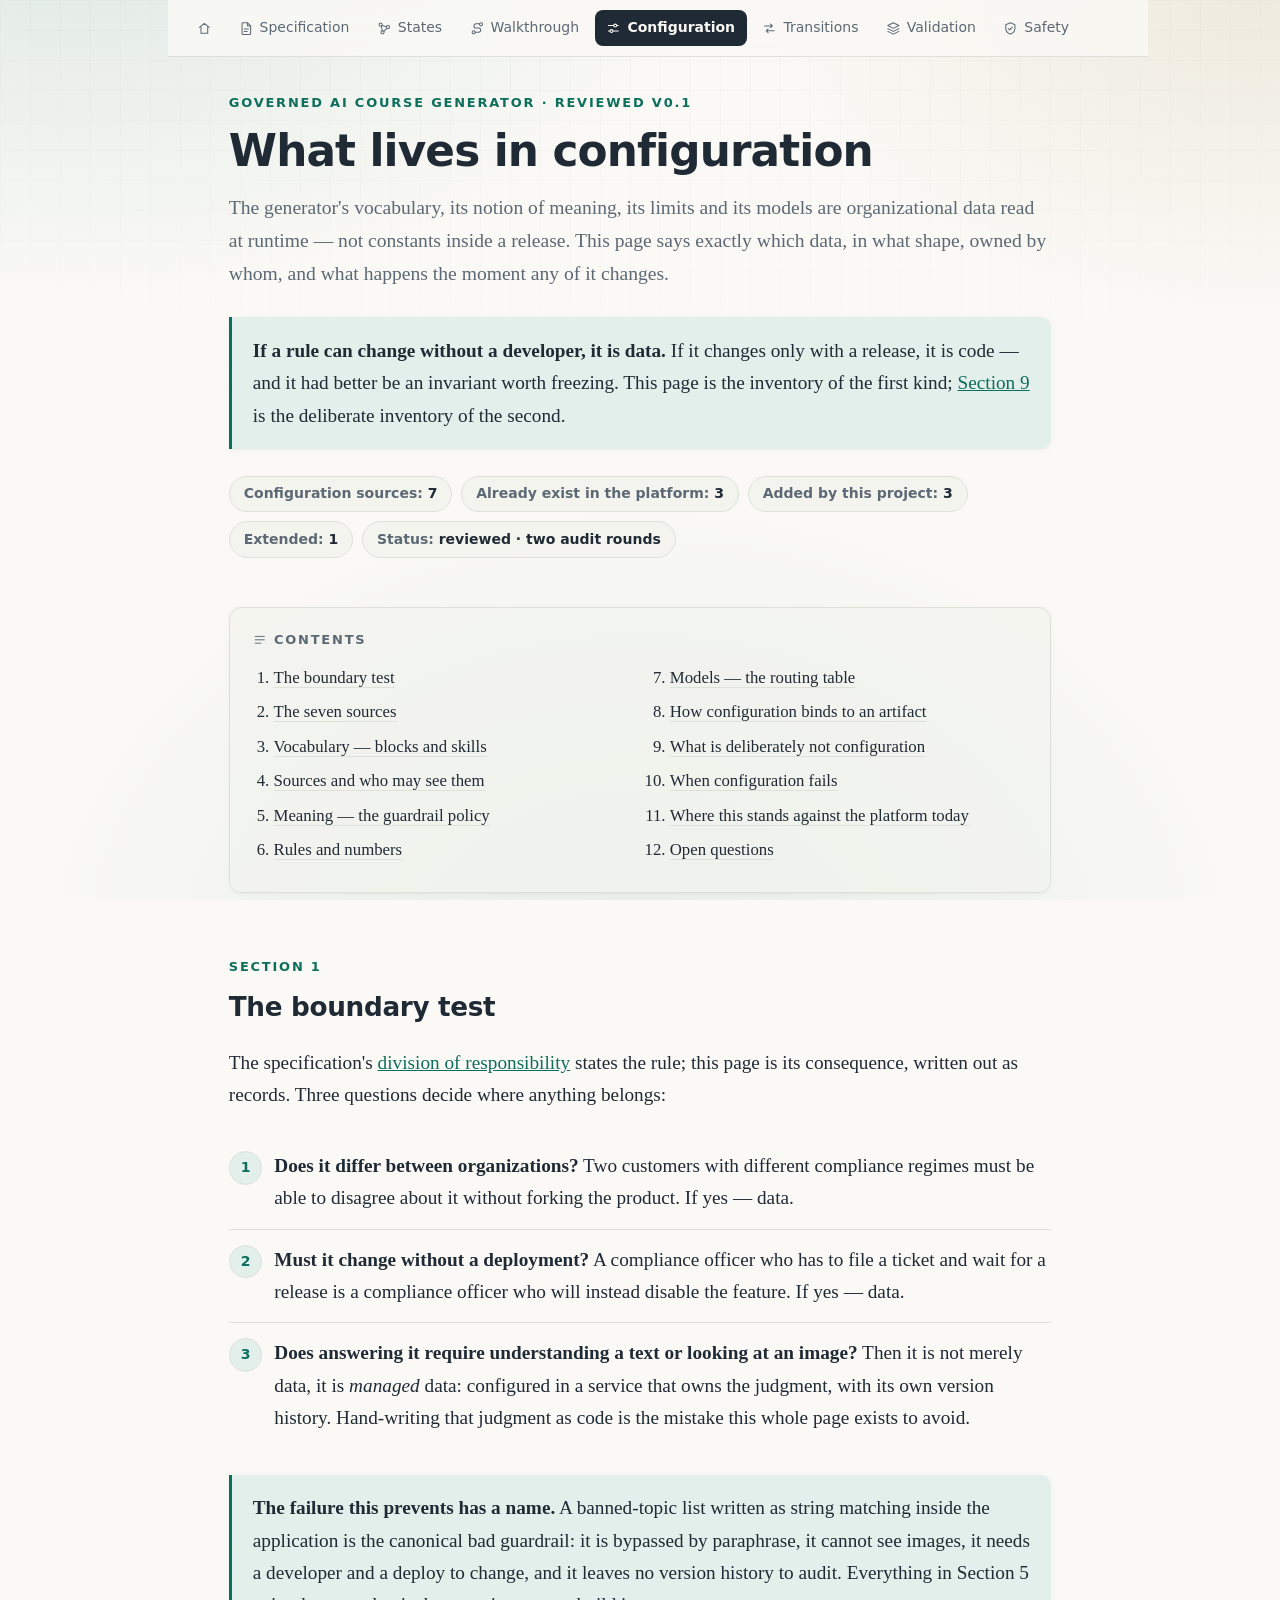
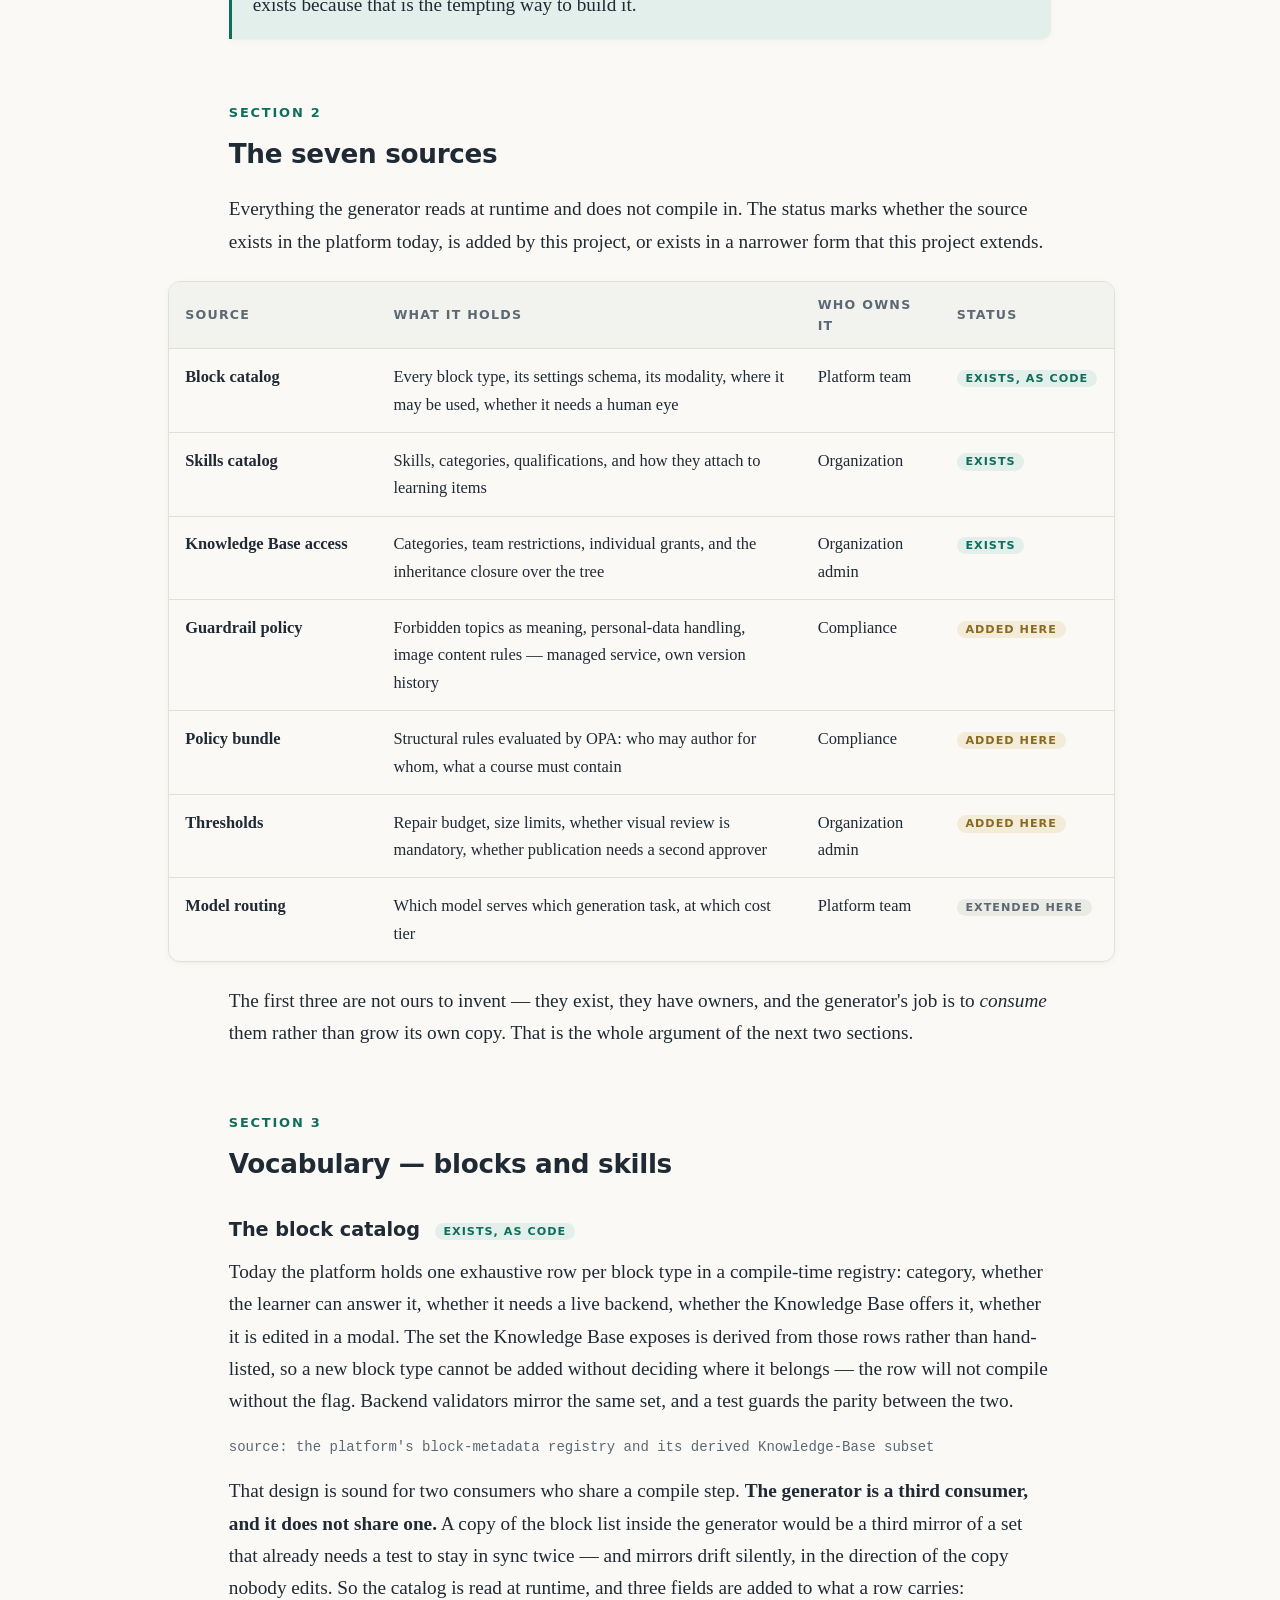
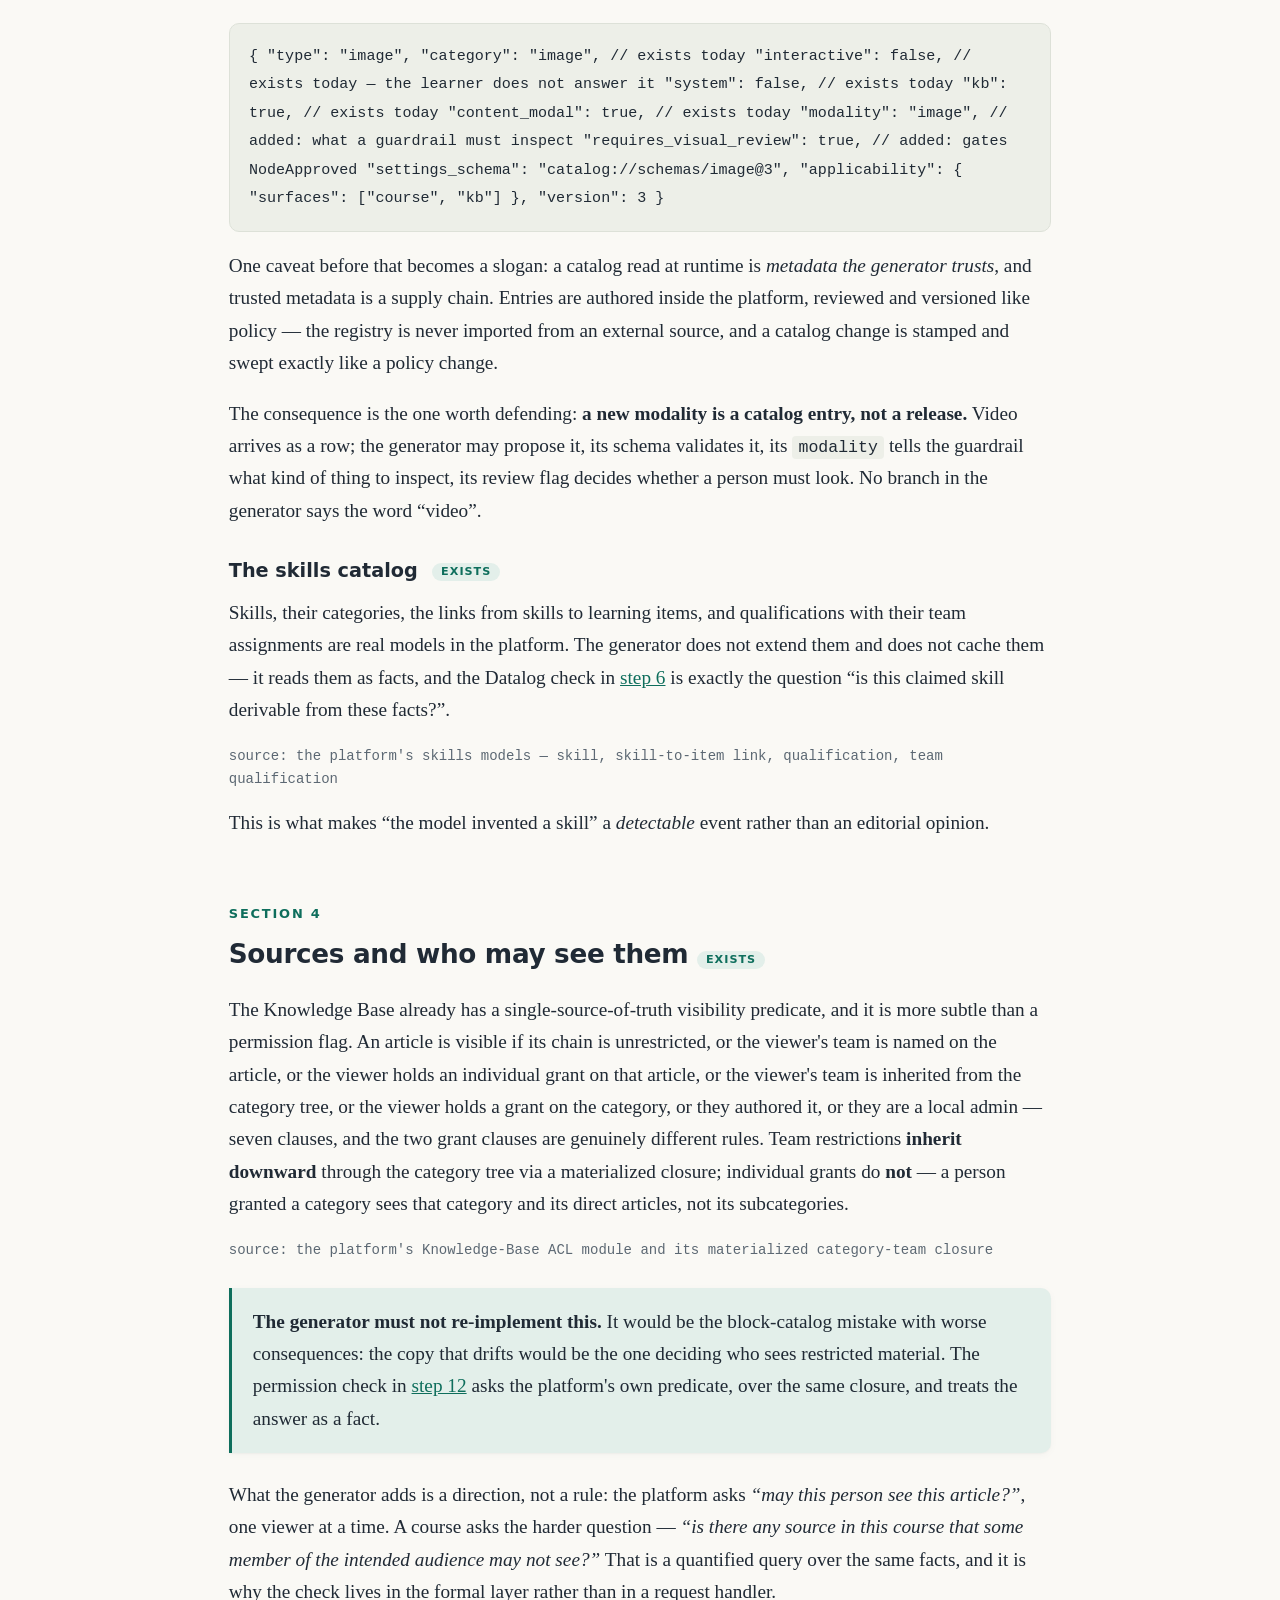
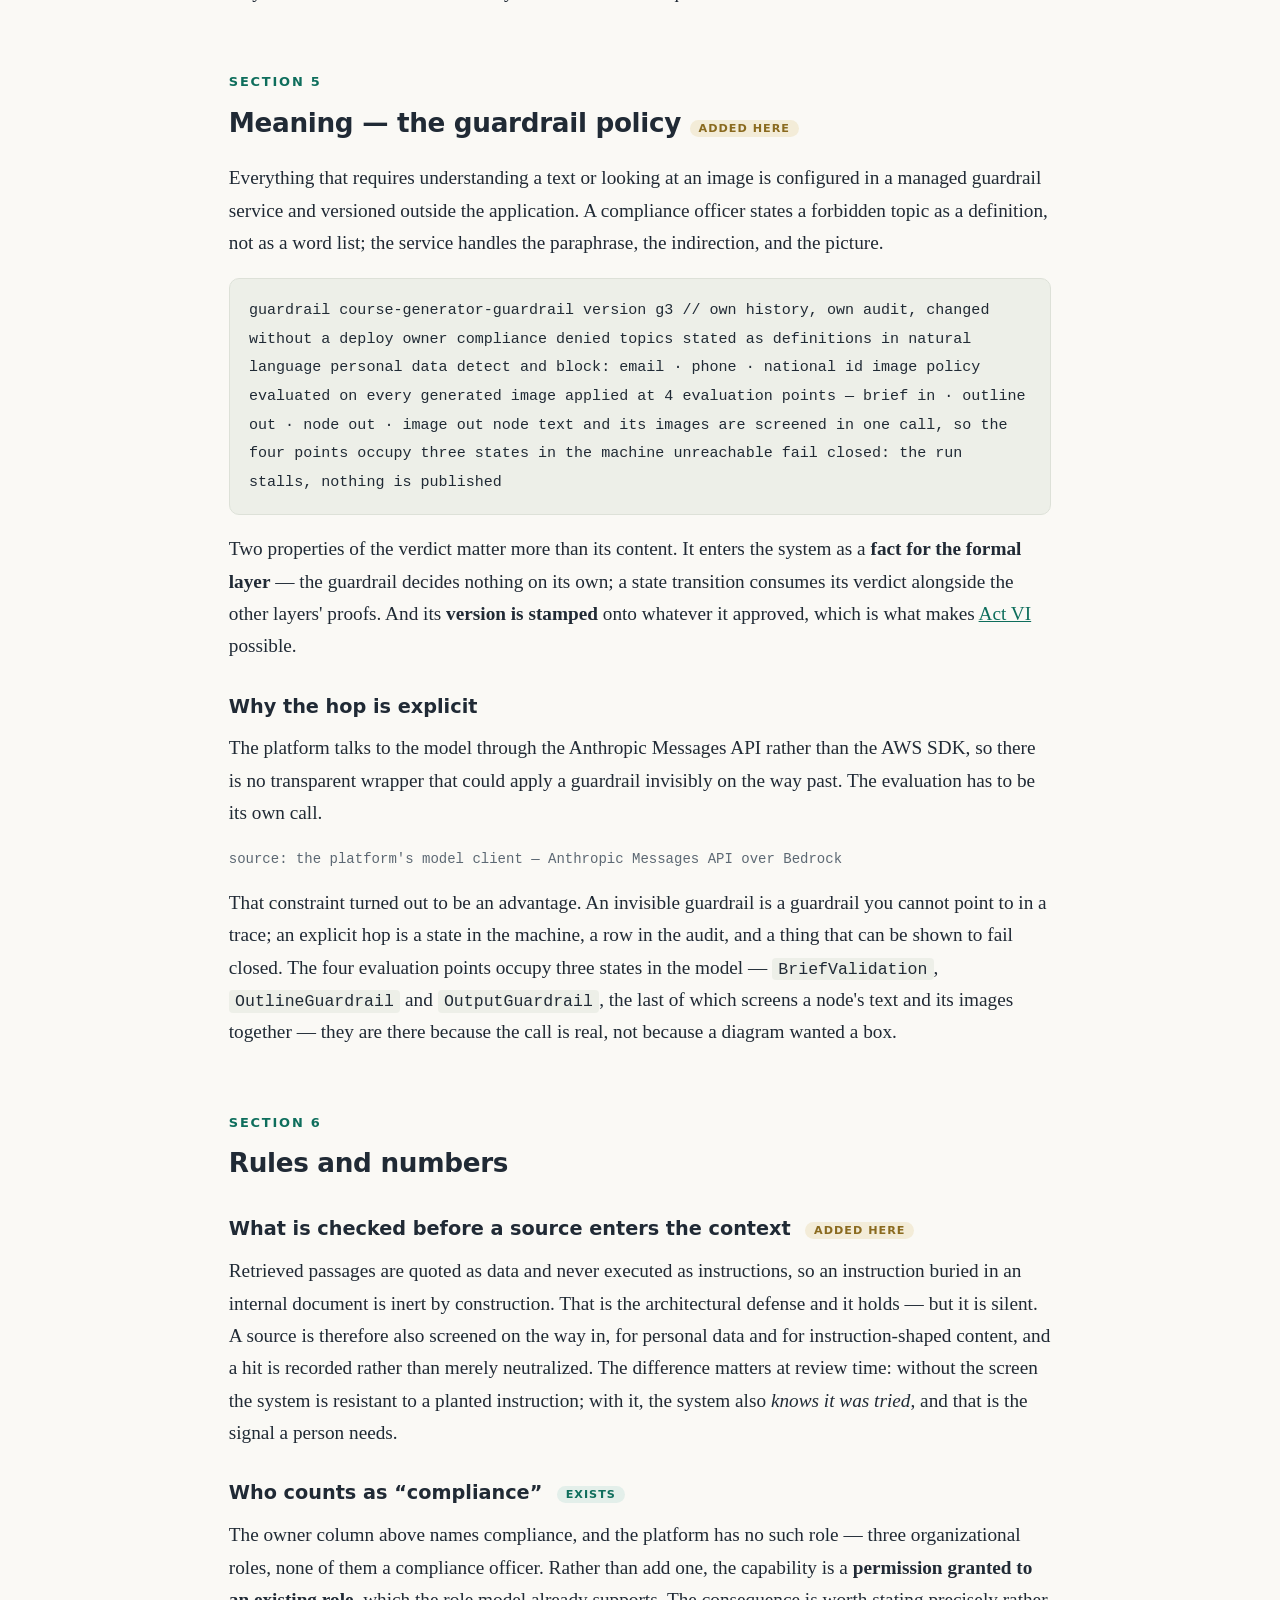
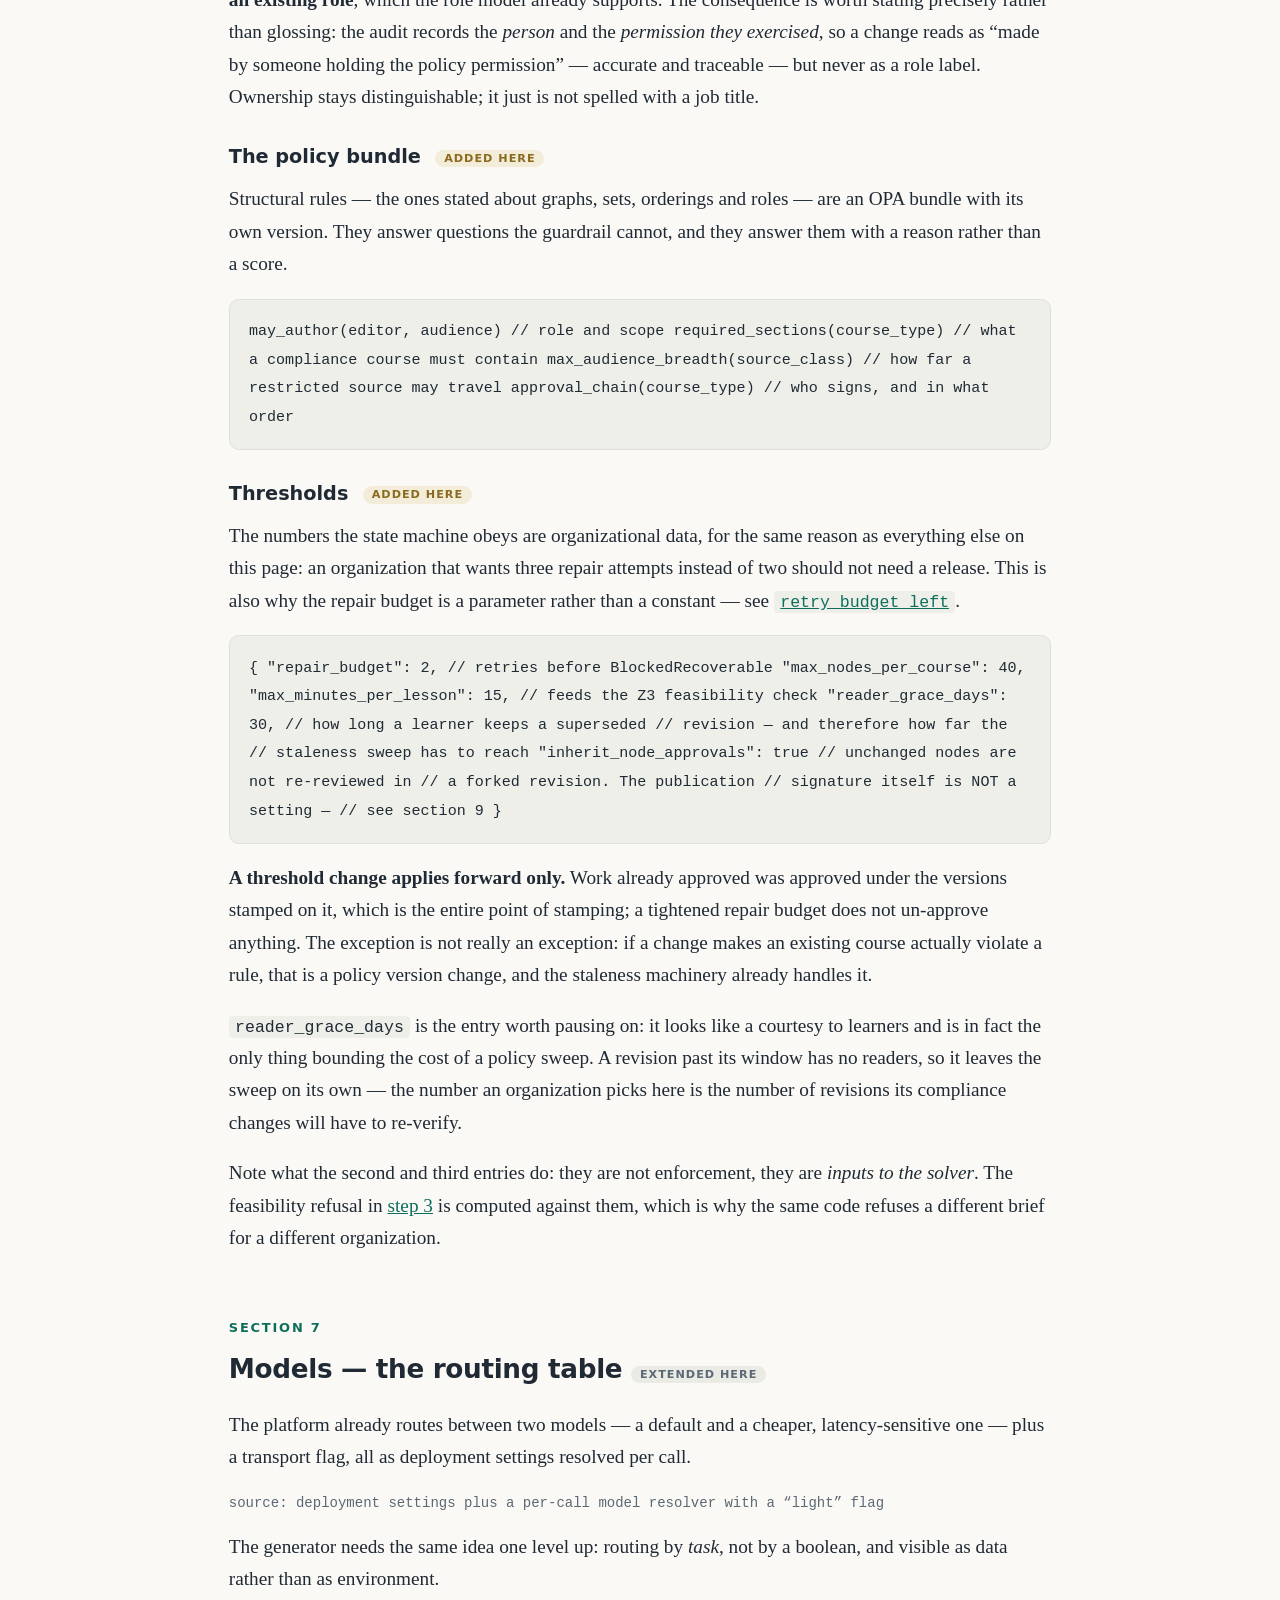
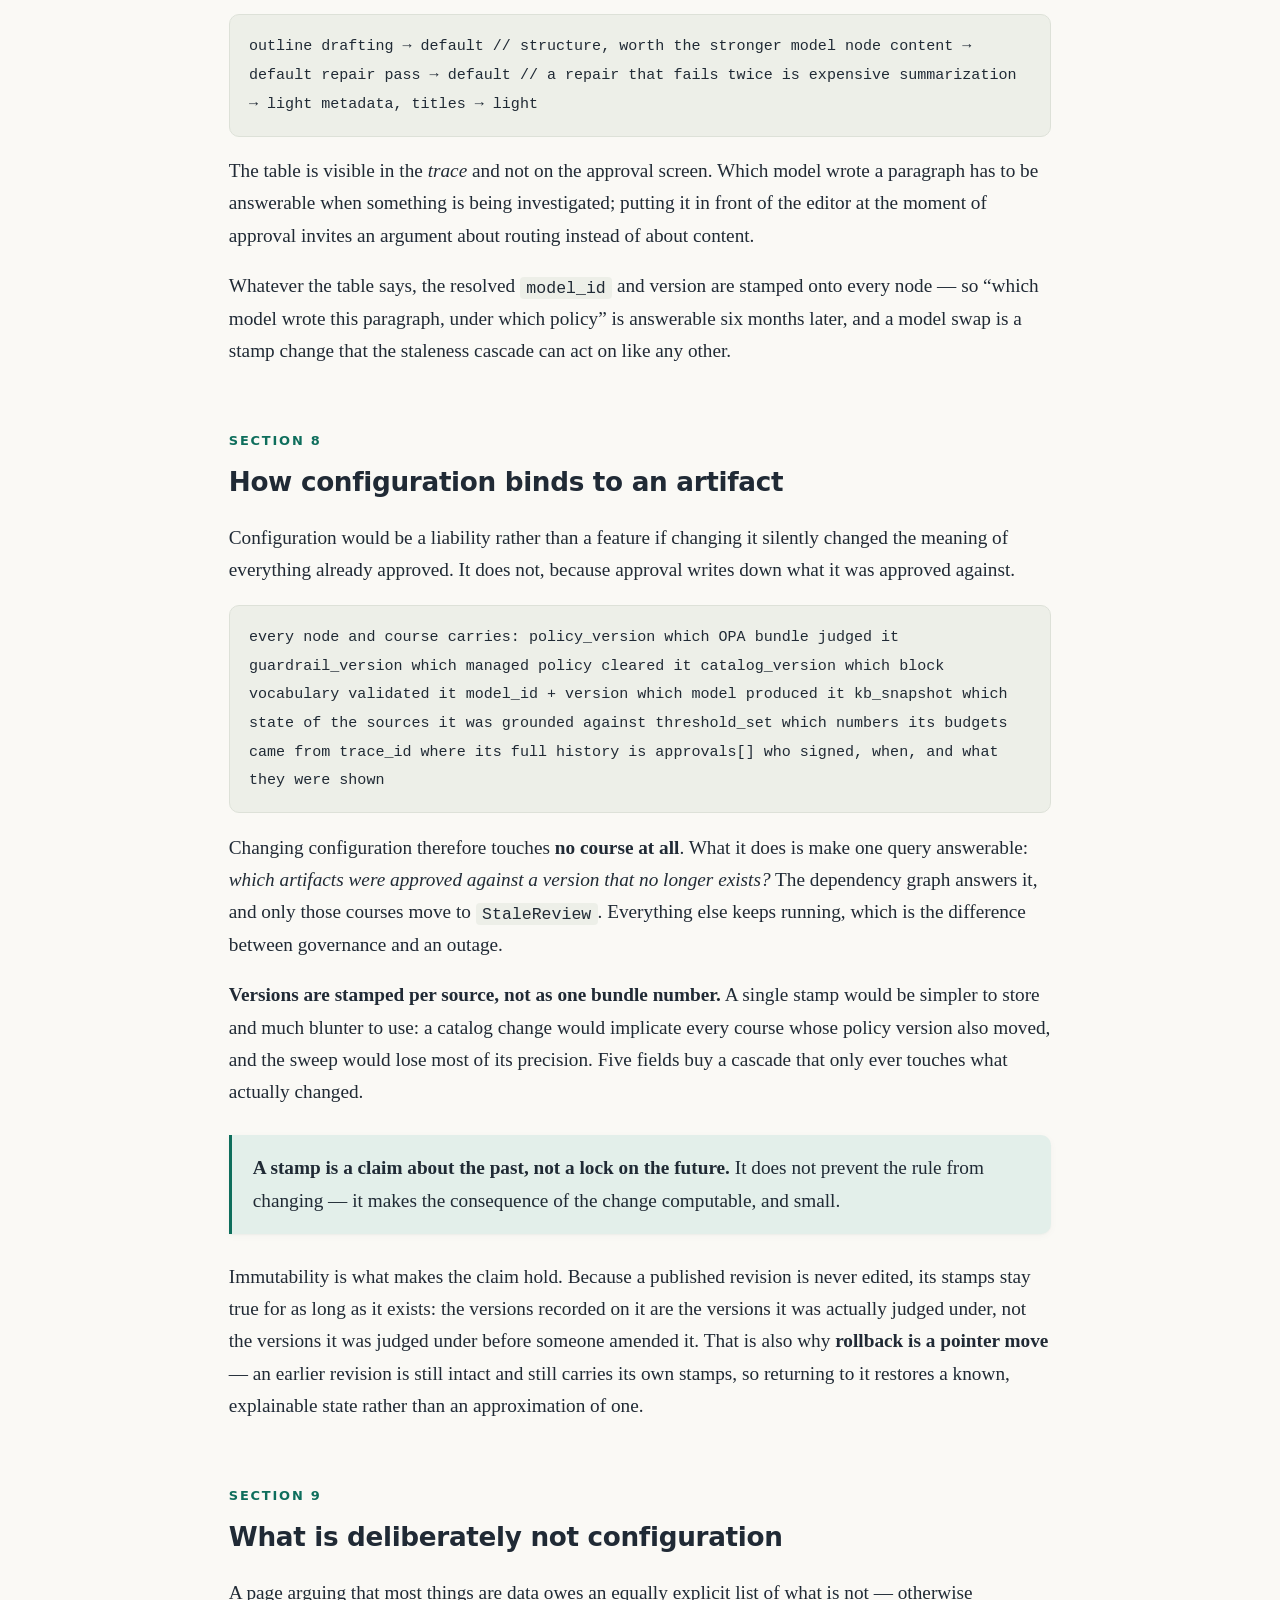
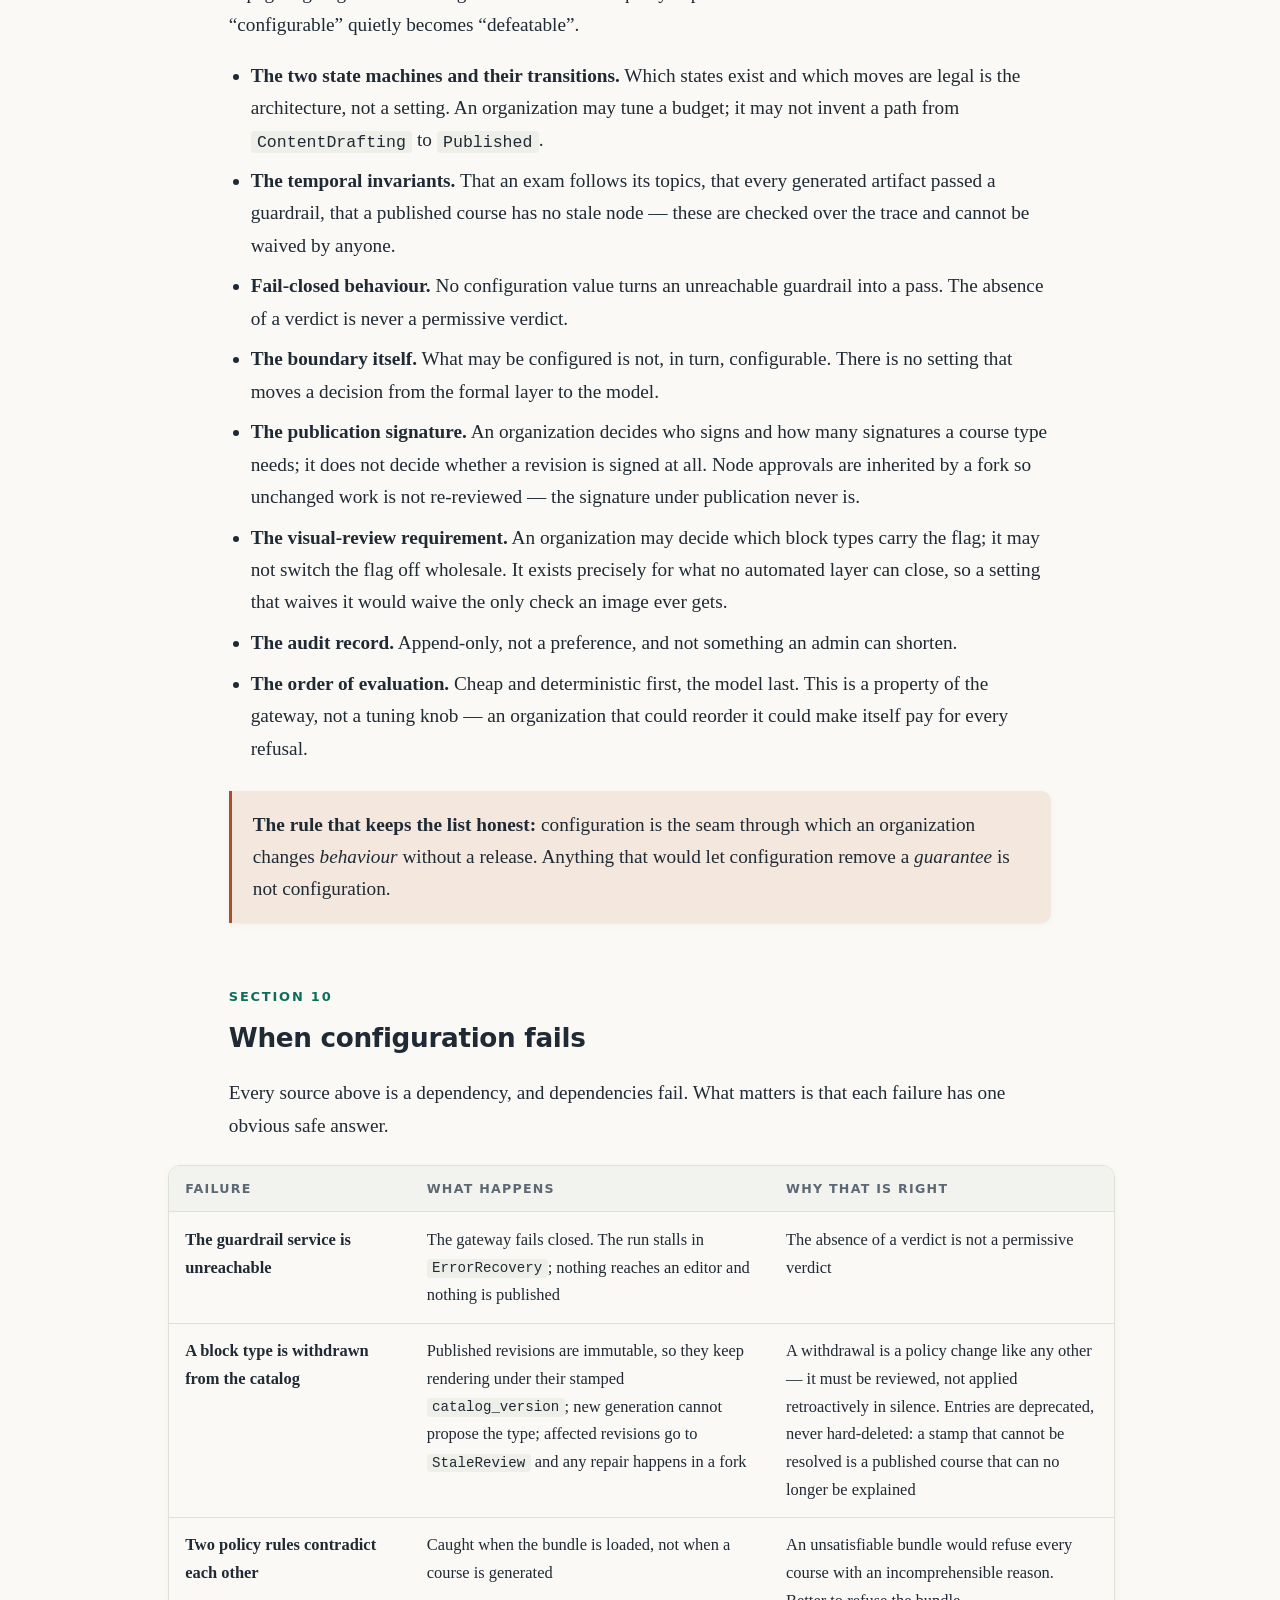
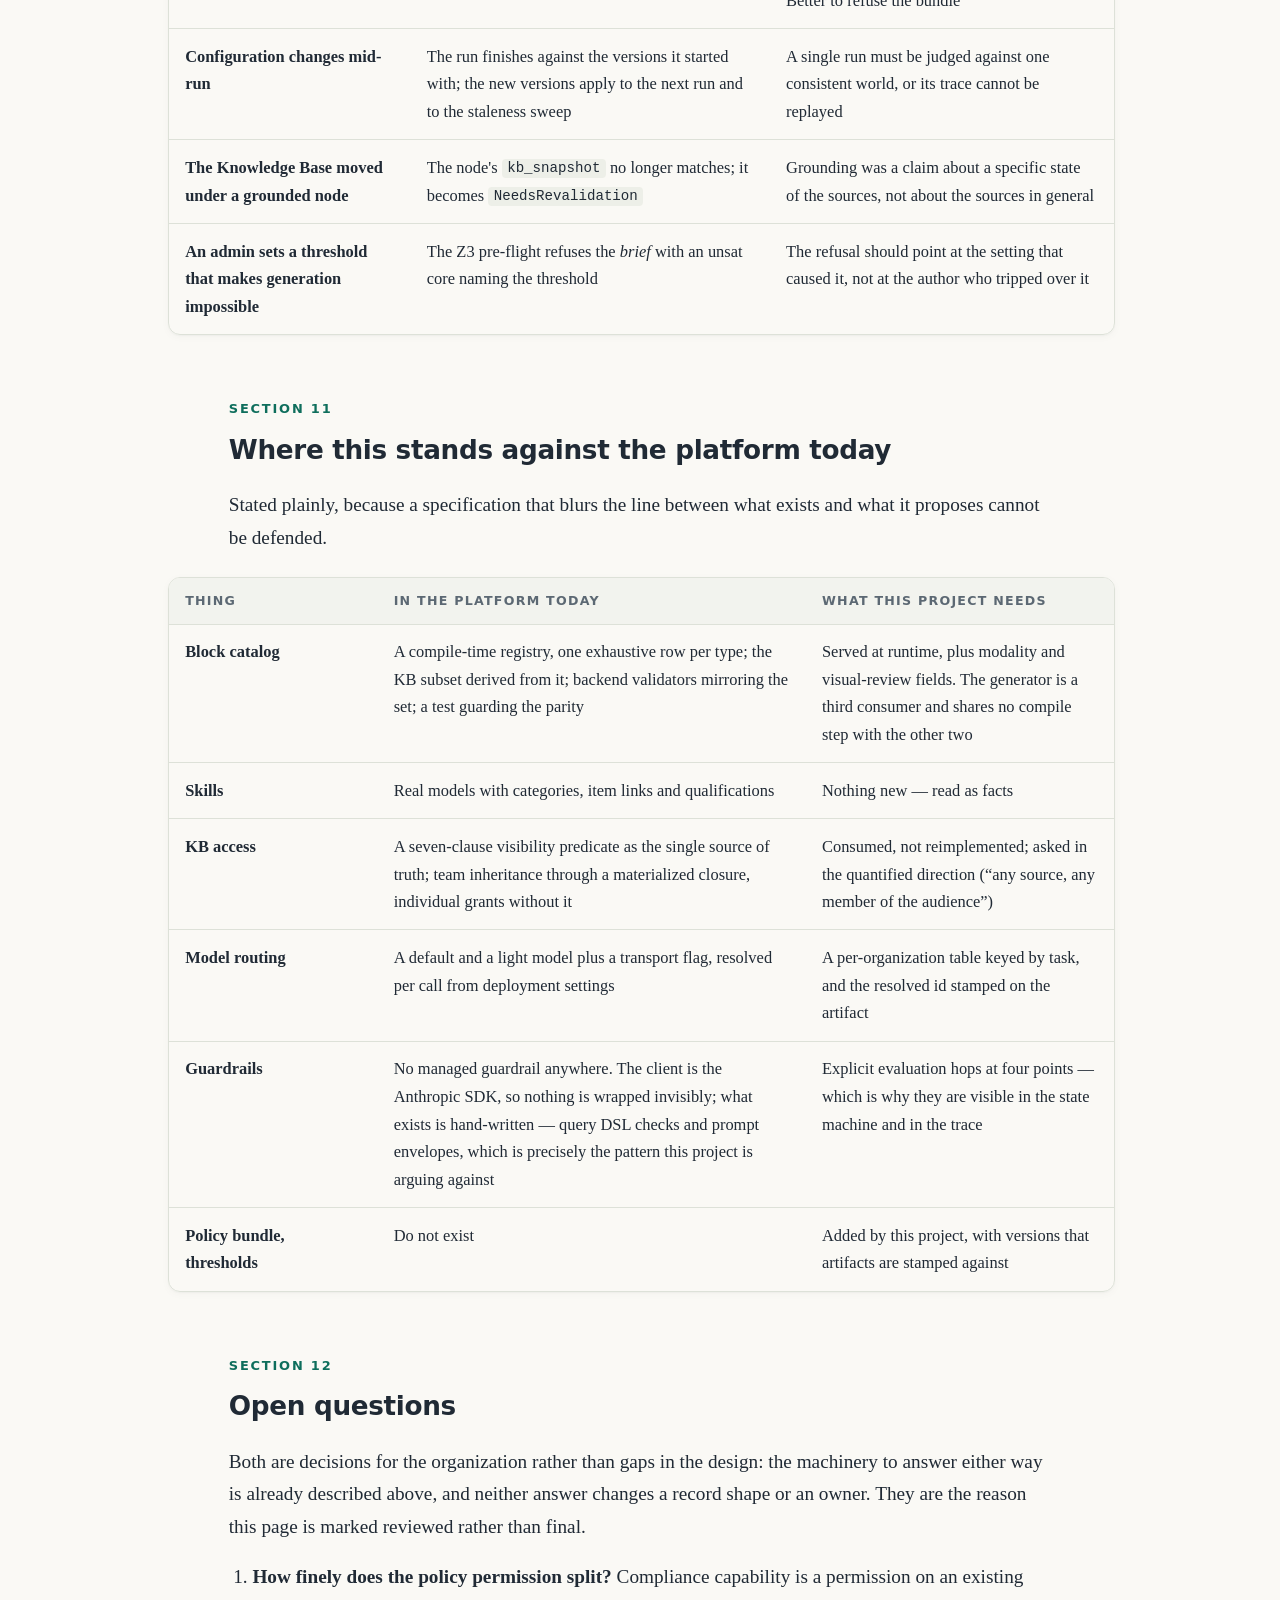
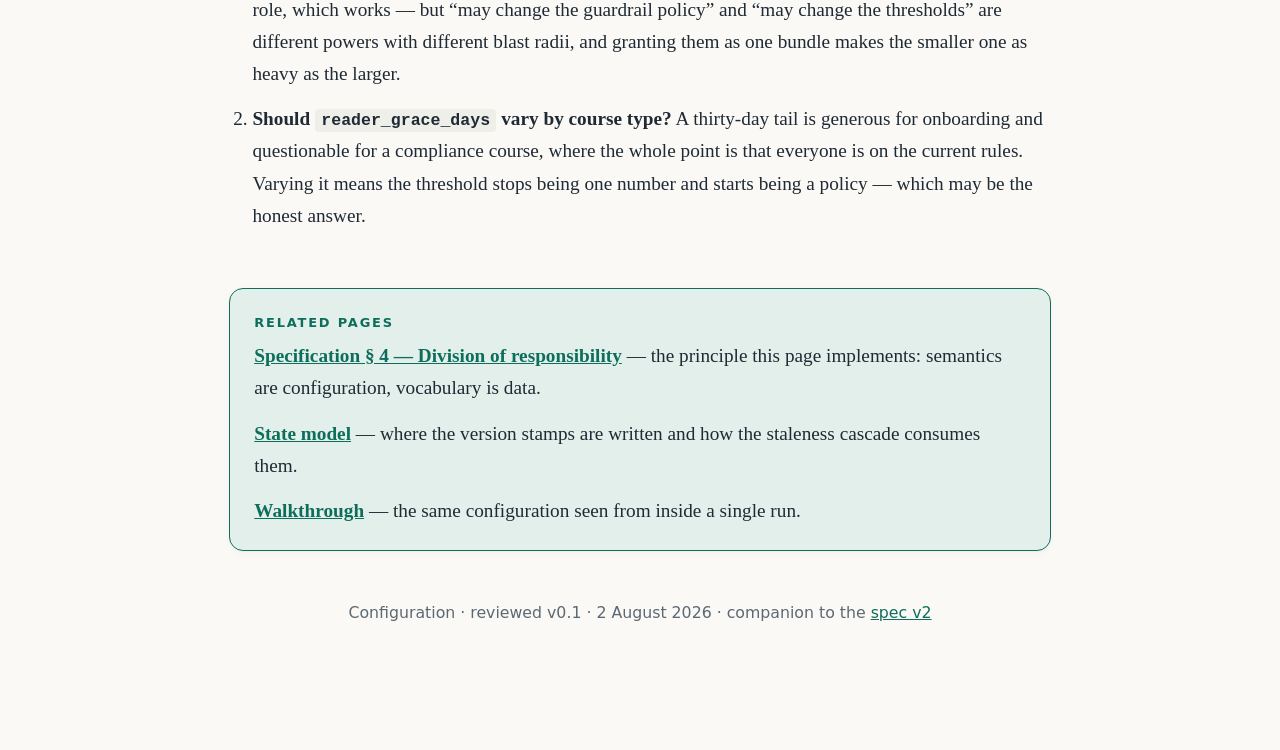
==== configuration.html @ 4e884e9d "Mark configuration and walkthrough as reviewed rather than draft Both have been through two audit ro" ====
<!doctype html>
<html lang="en">
<head>
<meta charset="utf-8">
<meta name="viewport" content="width=device-width, initial-scale=1">
<title>Configuration: what the generator reads at runtime — Governed AI Course Generator</title>
<meta name="description" content="The seven configuration sources behind the generator: block catalog, skills, Knowledge Base access, guardrail policy, policy bundle, thresholds and model routing — with owners, record shapes and version stamps.">
<meta property="og:title" content="Configuration: what the generator reads at runtime — Governed AI Course Generator">
<meta property="og:description" content="Semantics are configuration and vocabulary is data: exactly which data, owned by whom, and what is deliberately left as code.">
<meta property="og:type" content="article">
<link rel="icon" href="data:image/svg+xml,<svg xmlns=%22http://www.w3.org/2000/svg%22 viewBox=%220 0 100 100%22><text y=%22.9em%22 font-size=%2290%22>&#9881;</text></svg>">
<link rel="stylesheet" href="spec.css?v=3">
</head>
<body>

<svg class="sprite" aria-hidden="true" focusable="false" xmlns="http://www.w3.org/2000/svg">
  <defs>
    <symbol id="i-spec" viewBox="0 0 24 24"><path d="M6 3h8l5 5v13a1 1 0 0 1-1 1H6a1 1 0 0 1-1-1V4a1 1 0 0 1 1-1z"/><path d="M14 3v5h5"/><path d="M8.5 13h7M8.5 17h5"/></symbol>
    <symbol id="i-states" viewBox="0 0 24 24"><circle cx="6" cy="6" r="2.6"/><circle cx="18" cy="10" r="2.6"/><circle cx="9" cy="18.5" r="2.6"/><path d="M8.5 7.3 15.5 9.3M7.1 8.5l1.5 7.5M15.9 11.9 11.2 16.9"/></symbol>
    <symbol id="i-walk" viewBox="0 0 24 24"><circle cx="6" cy="18.5" r="2.5"/><circle cx="18" cy="5.5" r="2.5"/><path d="M8.5 18.5H14a3.5 3.5 0 0 0 0-7h-4a3.5 3.5 0 0 1 0-7h5.5"/></symbol>
    <symbol id="i-config" viewBox="0 0 24 24"><path d="M4 7.5h8.5M17.5 7.5H20M4 16.5h2.5M11.5 16.5H20"/><circle cx="15" cy="7.5" r="2.4"/><circle cx="9" cy="16.5" r="2.4"/></symbol>
    <symbol id="i-transitions" viewBox="0 0 24 24"><path d="M4 8h13M14 5l3 3-3 3"/><path d="M20 16H7M10 13l-3 3 3 3"/></symbol>
    <symbol id="i-layers" viewBox="0 0 24 24"><path d="M12 3 3 7.5l9 4.5 9-4.5L12 3z"/><path d="m3 12.5 9 4.5 9-4.5"/><path d="m3 17 9 4.5 9-4.5"/></symbol>
    <symbol id="i-safety" viewBox="0 0 24 24"><path d="M12 3l7.5 3v6c0 4.5-3.1 8.2-7.5 9.5C7.6 20.2 4.5 16.5 4.5 12V6L12 3z"/><path d="m8.8 12.3 2.3 2.3 4.1-4.7"/></symbol>
    <symbol id="i-eval" viewBox="0 0 24 24"><circle cx="12" cy="12" r="8.5"/><circle cx="12" cy="12" r="4.5"/><circle cx="12" cy="12" r="1"/></symbol>
    <symbol id="i-plan" viewBox="0 0 24 24"><path d="M3.5 6.5 5 8l2.8-3M3.5 12.5 5 14l2.8-3M3.5 18.5 5 20l2.8-3"/><path d="M11.5 6.5h9M11.5 12.5h9M11.5 18.5h6"/></symbol>
    <symbol id="i-home" viewBox="0 0 24 24"><path d="M4 10.5 12 4l8 6.5"/><path d="M6.5 9.6V20h11V9.6"/></symbol>
    <symbol id="i-toc" viewBox="0 0 24 24"><path d="M4 6h16M4 12h16M4 18h10"/></symbol>
    <symbol id="i-copy" viewBox="0 0 24 24"><rect x="9" y="9" width="11" height="11" rx="2"/><path d="M5 15H4a1 1 0 0 1-1-1V4a1 1 0 0 1 1-1h10a1 1 0 0 1 1 1v1"/></symbol>
    <symbol id="i-link" viewBox="0 0 24 24"><path d="M10 13.5a4 4 0 0 0 5.7 0l2.6-2.6a4 4 0 0 0-5.7-5.7l-1.5 1.5"/><path d="M14 10.5a4 4 0 0 0-5.7 0l-2.6 2.6a4 4 0 0 0 5.7 5.7l1.5-1.5"/></symbol>
    <symbol id="i-expand" viewBox="0 0 24 24"><path d="M9 4H4v5M15 4h5v5M15 20h5v-5M9 20H4v-5"/></symbol>
    <symbol id="i-close" viewBox="0 0 24 24"><path d="M6 6l12 12M18 6L6 18"/></symbol>
    <symbol id="i-top" viewBox="0 0 24 24"><path d="M12 19V6M6 12l6-6 6 6"/></symbol>
  </defs>
</svg>
<div class="progress" role="presentation"></div>
<button type="button" class="to-top" aria-label="Back to top"><svg class="ico" aria-hidden="true"><use href="#i-top"></use></svg></button>


<style>
  /* page-local */
  .status {
    font-family: "Avenir Next", "Segoe UI", -apple-system, system-ui, sans-serif;
    font-size: 0.64rem; font-weight: 700; letter-spacing: 0.09em; text-transform: uppercase;
    padding: 0.13rem 0.5rem; border-radius: 999px; white-space: nowrap;
  }
  .status.live     { background: var(--accent-soft); color: var(--accent); }
  .status.proposed { background: var(--hitl-soft); color: var(--hitl); }
  .status.assumed  { background: #E9EBE4; color: var(--muted); }
  h3 .status { margin-left: 0.45rem; vertical-align: 0.12em; }
  .src-note {
    font-family: ui-monospace, "SF Mono", Menlo, Consolas, monospace;
    font-size: 0.8rem; color: var(--muted); margin: 0.2rem 0 0.9rem;
  }
  .owner-row {
    display: flex; flex-wrap: wrap; gap: 0.4rem; margin: 0.6rem 0 1rem;
  }
  .owner-row .meta-chip { font-size: 0.79rem; }
</style>

<nav class="rail" aria-label="Sections">
  <a class="rail-home" href="specification.html"><svg class="ico" aria-hidden="true"><use href="#i-spec"></use></svg><span class="lbl">Specification</span></a>
  <a href="#s1"><span class="tick"></span><span class="lbl">Boundary test</span></a>
  <a href="#s2"><span class="tick"></span><span class="lbl">The seven sources</span></a>
  <a href="#s3"><span class="tick"></span><span class="lbl">Vocabulary</span></a>
  <a href="#s4"><span class="tick"></span><span class="lbl">Sources &amp; rights</span></a>
  <a href="#s5"><span class="tick"></span><span class="lbl">Meaning</span></a>
  <a href="#s6"><span class="tick"></span><span class="lbl">Rules &amp; numbers</span></a>
  <a href="#s7"><span class="tick"></span><span class="lbl">Models</span></a>
  <a href="#s8"><span class="tick"></span><span class="lbl">Binding</span></a>
  <a href="#s9"><span class="tick"></span><span class="lbl">Not configuration</span></a>
  <a href="#s10"><span class="tick"></span><span class="lbl">When it fails</span></a>
  <a href="#s11"><span class="tick"></span><span class="lbl">Today</span></a>
  <a href="#s12"><span class="tick"></span><span class="lbl">Open questions</span></a>
</nav>

<div class="wrap">

  <div class="series">
    <span class="series-label">Detailed specifications</span>
    <a href="./" aria-label="Cover" title="Cover"><svg class="ico" aria-hidden="true"><use href="#i-home"></use></svg></a>
    <a href="specification.html"><svg class="ico" aria-hidden="true"><use href="#i-spec"></use></svg>Specification</a>
    <a href="states.html"><svg class="ico" aria-hidden="true"><use href="#i-states"></use></svg>States</a>
    <a href="walkthrough.html"><svg class="ico" aria-hidden="true"><use href="#i-walk"></use></svg>Walkthrough</a>
    <span class="here"><svg class="ico" aria-hidden="true"><use href="#i-config"></use></svg>Configuration</span>
    <a href="transitions.html"><svg class="ico" aria-hidden="true"><use href="#i-transitions"></use></svg>Transitions</a>
    <a href="layers.html"><svg class="ico" aria-hidden="true"><use href="#i-layers"></use></svg>Validation</a>
    <a href="safety.html"><svg class="ico" aria-hidden="true"><use href="#i-safety"></use></svg>Safety</a>
  </div>

  <header>
    <div class="eyebrow">Governed AI Course Generator · Reviewed v0.1</div>
    <h1>What lives in configuration</h1>
    <p class="kicker">The generator's vocabulary, its notion of meaning, its limits and its models are organizational data read at runtime — not constants inside a release. This page says exactly which data, in what shape, owned by whom, and what happens the moment any of it changes.</p>
    <div class="thesis">
      <p><strong>If a rule can change without a developer, it is data.</strong> If it changes only with a release, it is code — and it had better be an invariant worth freezing. This page is the inventory of the first kind; <a href="#s9">Section&nbsp;9</a> is the deliberate inventory of the second.</p>
    </div>
    <div class="meta-row">
      <span class="meta-chip">Configuration sources: <b>7</b></span>
      <span class="meta-chip">Already exist in the platform: <b>3</b></span>
      <span class="meta-chip">Added by this project: <b>3</b></span>
      <span class="meta-chip">Extended: <b>1</b></span>
      <span class="meta-chip">Status: <b>reviewed · two audit rounds</b></span>
    </div>
  </header>

  <nav class="toc">
    <div class="toc-title"><svg class="ico" aria-hidden="true"><use href="#i-toc"></use></svg> Contents</div>
    <ol>
      <li><a href="#s1">The boundary test</a></li>
      <li><a href="#s2">The seven sources</a></li>
      <li><a href="#s3">Vocabulary — blocks and skills</a></li>
      <li><a href="#s4">Sources and who may see them</a></li>
      <li><a href="#s5">Meaning — the guardrail policy</a></li>
      <li><a href="#s6">Rules and numbers</a></li>
      <li><a href="#s7">Models — the routing table</a></li>
      <li><a href="#s8">How configuration binds to an artifact</a></li>
      <li><a href="#s9">What is deliberately not configuration</a></li>
      <li><a href="#s10">When configuration fails</a></li>
      <li><a href="#s11">Where this stands against the platform today</a></li>
      <li><a href="#s12">Open questions</a></li>
    </ol>
  </nav>

  <section id="s1">
    <div class="eyebrow">Section 1</div>
    <h2>The boundary test</h2>
    <p>The specification's <a href="./#s4">division of responsibility</a> states the rule; this page is its consequence, written out as records. Three questions decide where anything belongs:</p>
    <ol class="principles">
      <li><strong>Does it differ between organizations?</strong> Two customers with different compliance regimes must be able to disagree about it without forking the product. If yes — data.</li>
      <li><strong>Must it change without a deployment?</strong> A compliance officer who has to file a ticket and wait for a release is a compliance officer who will instead disable the feature. If yes — data.</li>
      <li><strong>Does answering it require understanding a text or looking at an image?</strong> Then it is not merely data, it is <em>managed</em> data: configured in a service that owns the judgment, with its own version history. Hand-writing that judgment as code is the mistake this whole page exists to avoid.</li>
    </ol>
    <div class="thesis">
      <p><strong>The failure this prevents has a name.</strong> A banned-topic list written as string matching inside the application is the canonical bad guardrail: it is bypassed by paraphrase, it cannot see images, it needs a developer and a deploy to change, and it leaves no version history to audit. Everything in Section&nbsp;5 exists because that is the tempting way to build it.</p>
    </div>
  </section>

  <section id="s2" class="wrap-wide">
    <div class="eyebrow">Section 2</div>
    <h2>The seven sources</h2>
    <div class="wrap" style="padding:0; max-width:var(--measure);">
      <p>Everything the generator reads at runtime and does not compile in. The status marks whether the source exists in the platform today, is added by this project, or exists in a narrower form that this project extends.</p>
    </div>
    <div class="table-scroll">
      <table>
        <thead>
          <tr><th>Source</th><th>What it holds</th><th>Who owns it</th><th>Status</th></tr>
        </thead>
        <tbody>
          <tr>
            <td class="role">Block catalog</td>
            <td>Every block type, its settings schema, its modality, where it may be used, whether it needs a human eye</td>
            <td>Platform team</td>
            <td><span class="status live">exists, as code</span></td>
          </tr>
          <tr>
            <td class="role">Skills catalog</td>
            <td>Skills, categories, qualifications, and how they attach to learning items</td>
            <td>Organization</td>
            <td><span class="status live">exists</span></td>
          </tr>
          <tr>
            <td class="role">Knowledge Base access</td>
            <td>Categories, team restrictions, individual grants, and the inheritance closure over the tree</td>
            <td>Organization admin</td>
            <td><span class="status live">exists</span></td>
          </tr>
          <tr>
            <td class="role">Guardrail policy</td>
            <td>Forbidden topics as meaning, personal-data handling, image content rules — managed service, own version history</td>
            <td>Compliance</td>
            <td><span class="status proposed">added here</span></td>
          </tr>
          <tr>
            <td class="role">Policy bundle</td>
            <td>Structural rules evaluated by OPA: who may author for whom, what a course must contain</td>
            <td>Compliance</td>
            <td><span class="status proposed">added here</span></td>
          </tr>
          <tr>
            <td class="role">Thresholds</td>
            <td>Repair budget, size limits, whether visual review is mandatory, whether publication needs a second approver</td>
            <td>Organization admin</td>
            <td><span class="status proposed">added here</span></td>
          </tr>
          <tr>
            <td class="role">Model routing</td>
            <td>Which model serves which generation task, at which cost tier</td>
            <td>Platform team</td>
            <td><span class="status assumed">extended here</span></td>
          </tr>
        </tbody>
      </table>
    </div>
    <div class="wrap" style="padding:0; max-width:var(--measure);">
      <p>The first three are not ours to invent — they exist, they have owners, and the generator's job is to <em>consume</em> them rather than grow its own copy. That is the whole argument of the next two sections.</p>
    </div>
  </section>

  <section id="s3">
    <div class="eyebrow">Section 3</div>
    <h2>Vocabulary — blocks and skills</h2>

    <h3>The block catalog <span class="status live">exists, as code</span></h3>
    <p>Today the platform holds one exhaustive row per block type in a compile-time registry: category, whether the learner can answer it, whether it needs a live backend, whether the Knowledge Base offers it, whether it is edited in a modal. The set the Knowledge Base exposes is derived from those rows rather than hand-listed, so a new block type cannot be added without deciding where it belongs — the row will not compile without the flag. Backend validators mirror the same set, and a test guards the parity between the two.</p>
    <p class="src-note">source: the platform's block-metadata registry and its derived Knowledge-Base subset</p>
    <p>That design is sound for two consumers who share a compile step. <strong>The generator is a third consumer, and it does not share one.</strong> A copy of the block list inside the generator would be a third mirror of a set that already needs a test to stay in sync twice — and mirrors drift silently, in the direction of the copy nobody edits. So the catalog is read at runtime, and three fields are added to what a row carries:</p>
    <div class="formula">{
  "type": "image",
  "category": "image",                  // exists today
  "interactive": false,                 // exists today — the learner does not answer it
  "system": false,                      // exists today
  "kb": true,                           // exists today
  "content_modal": true,                // exists today

  "modality": "image",                  // added: what a guardrail must inspect
  "requires_visual_review": true,       // added: gates NodeApproved
  "settings_schema": "catalog://schemas/image@3",
  "applicability": { "surfaces": ["course", "kb"] },
  "version": 3
}</div>
    <p>One caveat before that becomes a slogan: a catalog read at runtime is <em>metadata the generator trusts</em>, and trusted metadata is a supply chain. Entries are authored inside the platform, reviewed and versioned like policy — the registry is never imported from an external source, and a catalog change is stamped and swept exactly like a policy change.</p>
    <p>The consequence is the one worth defending: <strong>a new modality is a catalog entry, not a release.</strong> Video arrives as a row; the generator may propose it, its schema validates it, its <code>modality</code> tells the guardrail what kind of thing to inspect, its review flag decides whether a person must look. No branch in the generator says the word “video”.</p>

    <h3>The skills catalog <span class="status live">exists</span></h3>
    <p>Skills, their categories, the links from skills to learning items, and qualifications with their team assignments are real models in the platform. The generator does not extend them and does not cache them — it reads them as facts, and the Datalog check in <a href="walkthrough.html#s3">step&nbsp;6</a> is exactly the question “is this claimed skill derivable from these facts?”.</p>
    <p class="src-note">source: the platform's skills models — skill, skill-to-item link, qualification, team qualification</p>
    <p>This is what makes “the model invented a skill” a <em>detectable</em> event rather than an editorial opinion.</p>
  </section>

  <section id="s4">
    <div class="eyebrow">Section 4</div>
    <h2>Sources and who may see them <span class="status live">exists</span></h2>
    <p>The Knowledge Base already has a single-source-of-truth visibility predicate, and it is more subtle than a permission flag. An article is visible if its chain is unrestricted, or the viewer's team is named on the article, or the viewer holds an individual grant on that article, or the viewer's team is inherited from the category tree, or the viewer holds a grant on the category, or they authored it, or they are a local admin — seven clauses, and the two grant clauses are genuinely different rules. Team restrictions <strong>inherit downward</strong> through the category tree via a materialized closure; individual grants do <strong>not</strong> — a person granted a category sees that category and its direct articles, not its subcategories.</p>
    <p class="src-note">source: the platform's Knowledge-Base ACL module and its materialized category-team closure</p>
    <div class="thesis">
      <p><strong>The generator must not re-implement this.</strong> It would be the block-catalog mistake with worse consequences: the copy that drifts would be the one deciding who sees restricted material. The permission check in <a href="walkthrough.html#s4">step&nbsp;12</a> asks the platform's own predicate, over the same closure, and treats the answer as a fact.</p>
    </div>
    <p>What the generator adds is a direction, not a rule: the platform asks <em>“may this person see this article?”</em>, one viewer at a time. A course asks the harder question — <em>“is there any source in this course that some member of the intended audience may not see?”</em> That is a quantified query over the same facts, and it is why the check lives in the formal layer rather than in a request handler.</p>
  </section>

  <section id="s5">
    <div class="eyebrow">Section 5</div>
    <h2>Meaning — the guardrail policy <span class="status proposed">added here</span></h2>
    <p>Everything that requires understanding a text or looking at an image is configured in a managed guardrail service and versioned outside the application. A compliance officer states a forbidden topic as a definition, not as a word list; the service handles the paraphrase, the indirection, and the picture.</p>
    <div class="formula">guardrail        course-generator-guardrail
version          g3               // own history, own audit, changed without a deploy
owner            compliance
denied topics    stated as definitions in natural language
personal data    detect and block: email · phone · national id
image policy     evaluated on every generated image
applied at       4 evaluation points — brief in · outline out · node out · image out
                 node text and its images are screened in one call, so the
                 four points occupy three states in the machine
unreachable      fail closed: the run stalls, nothing is published</div>
    <p>Two properties of the verdict matter more than its content. It enters the system as a <strong>fact for the formal layer</strong> — the guardrail decides nothing on its own; a state transition consumes its verdict alongside the other layers' proofs. And its <strong>version is stamped</strong> onto whatever it approved, which is what makes <a href="walkthrough.html#s7">Act VI</a> possible.</p>

    <h3>Why the hop is explicit</h3>
    <p>The platform talks to the model through the Anthropic Messages API rather than the AWS SDK, so there is no transparent wrapper that could apply a guardrail invisibly on the way past. The evaluation has to be its own call.</p>
    <p class="src-note">source: the platform's model client — Anthropic Messages API over Bedrock</p>
    <p>That constraint turned out to be an advantage. An invisible guardrail is a guardrail you cannot point to in a trace; an explicit hop is a state in the machine, a row in the audit, and a thing that can be shown to fail closed. The four evaluation points occupy three states in the model — <code>BriefValidation</code>, <code>OutlineGuardrail</code> and <code>OutputGuardrail</code>, the last of which screens a node's text and its images together — they are there because the call is real, not because a diagram wanted a box.</p>
  </section>

  <section id="s6">
    <div class="eyebrow">Section 6</div>
    <h2>Rules and numbers</h2>

    <h3>What is checked before a source enters the context <span class="status proposed">added here</span></h3>
    <p>Retrieved passages are quoted as data and never executed as instructions, so an instruction buried in an internal document is inert by construction. That is the architectural defense and it holds — but it is silent. A source is therefore also screened on the way in, for personal data and for instruction-shaped content, and a hit is recorded rather than merely neutralized. The difference matters at review time: without the screen the system is resistant to a planted instruction; with it, the system also <em>knows it was tried</em>, and that is the signal a person needs.</p>

    <h3>Who counts as “compliance” <span class="status live">exists</span></h3>
    <p>The owner column above names compliance, and the platform has no such role — three organizational roles, none of them a compliance officer. Rather than add one, the capability is a <strong>permission granted to an existing role</strong>, which the role model already supports. The consequence is worth stating precisely rather than glossing: the audit records the <em>person</em> and the <em>permission they exercised</em>, so a change reads as “made by someone holding the policy permission” — accurate and traceable — but never as a role label. Ownership stays distinguishable; it just is not spelled with a job title.</p>

    <h3>The policy bundle <span class="status proposed">added here</span></h3>
    <p>Structural rules — the ones stated about graphs, sets, orderings and roles — are an OPA bundle with its own version. They answer questions the guardrail cannot, and they answer them with a reason rather than a score.</p>
    <div class="formula">may_author(editor, audience)          // role and scope
required_sections(course_type)        // what a compliance course must contain
max_audience_breadth(source_class)    // how far a restricted source may travel
approval_chain(course_type)           // who signs, and in what order</div>

    <h3>Thresholds <span class="status proposed">added here</span></h3>
    <p>The numbers the state machine obeys are organizational data, for the same reason as everything else on this page: an organization that wants three repair attempts instead of two should not need a release. This is also why the repair budget is a parameter rather than a constant — see <a href="transitions.html#s4"><code>retry_budget_left</code></a>.</p>
    <div class="formula">{
  "repair_budget": 2,                    // retries before BlockedRecoverable
  "max_nodes_per_course": 40,
  "max_minutes_per_lesson": 15,          // feeds the Z3 feasibility check
  "reader_grace_days": 30,               // how long a learner keeps a superseded
                                         // revision — and therefore how far the
                                         // staleness sweep has to reach
  "inherit_node_approvals": true         // unchanged nodes are not re-reviewed in
                                         // a forked revision. The publication
                                         // signature itself is NOT a setting —
                                         // see section 9
}</div>
    <p><strong>A threshold change applies forward only.</strong> Work already approved was approved under the versions stamped on it, which is the entire point of stamping; a tightened repair budget does not un-approve anything. The exception is not really an exception: if a change makes an existing course actually violate a rule, that is a policy version change, and the staleness machinery already handles it.</p>
    <p><code>reader_grace_days</code> is the entry worth pausing on: it looks like a courtesy to learners and is in fact the only thing bounding the cost of a policy sweep. A revision past its window has no readers, so it leaves the sweep on its own — the number an organization picks here is the number of revisions its compliance changes will have to re-verify.</p>
    <p>Note what the second and third entries do: they are not enforcement, they are <em>inputs to the solver</em>. The feasibility refusal in <a href="walkthrough.html#s2">step&nbsp;3</a> is computed against them, which is why the same code refuses a different brief for a different organization.</p>
  </section>

  <section id="s7">
    <div class="eyebrow">Section 7</div>
    <h2>Models — the routing table <span class="status assumed">extended here</span></h2>
    <p>The platform already routes between two models — a default and a cheaper, latency-sensitive one — plus a transport flag, all as deployment settings resolved per call.</p>
    <p class="src-note">source: deployment settings plus a per-call model resolver with a “light” flag</p>
    <p>The generator needs the same idea one level up: routing by <em>task</em>, not by a boolean, and visible as data rather than as environment.</p>
    <div class="formula">outline drafting   → default      // structure, worth the stronger model
node content       → default
repair pass        → default      // a repair that fails twice is expensive
summarization      → light
metadata, titles   → light</div>
    <p>The table is visible in the <em>trace</em> and not on the approval screen. Which model wrote a paragraph has to be answerable when something is being investigated; putting it in front of the editor at the moment of approval invites an argument about routing instead of about content.</p>
    <p>Whatever the table says, the resolved <code>model_id</code> and version are stamped onto every node — so “which model wrote this paragraph, under which policy” is answerable six months later, and a model swap is a stamp change that the staleness cascade can act on like any other.</p>
  </section>

  <section id="s8" class="wrap-wide">
    <div class="eyebrow">Section 8</div>
    <h2>How configuration binds to an artifact</h2>
    <div class="wrap" style="padding:0; max-width:var(--measure);">
      <p>Configuration would be a liability rather than a feature if changing it silently changed the meaning of everything already approved. It does not, because approval writes down what it was approved against.</p>
      <div class="formula">every node and course carries:

  policy_version      which OPA bundle judged it
  guardrail_version   which managed policy cleared it
  catalog_version     which block vocabulary validated it
  model_id + version  which model produced it
  kb_snapshot         which state of the sources it was grounded against
  threshold_set       which numbers its budgets came from
  trace_id            where its full history is
  approvals[]         who signed, when, and what they were shown</div>
      <p>Changing configuration therefore touches <strong>no course at all</strong>. What it does is make one query answerable: <em>which artifacts were approved against a version that no longer exists?</em> The dependency graph answers it, and only those courses move to <code>StaleReview</code>. Everything else keeps running, which is the difference between governance and an outage.</p>
      <p><strong>Versions are stamped per source, not as one bundle number.</strong> A single stamp would be simpler to store and much blunter to use: a catalog change would implicate every course whose policy version also moved, and the sweep would lose most of its precision. Five fields buy a cascade that only ever touches what actually changed.</p>
      <div class="thesis">
        <p><strong>A stamp is a claim about the past, not a lock on the future.</strong> It does not prevent the rule from changing — it makes the consequence of the change computable, and small.</p>
      </div>
      <p>Immutability is what makes the claim hold. Because a published revision is never edited, its stamps stay true for as long as it exists: the versions recorded on it are the versions it was actually judged under, not the versions it was judged under before someone amended it. That is also why <strong>rollback is a pointer move</strong> — an earlier revision is still intact and still carries its own stamps, so returning to it restores a known, explainable state rather than an approximation of one.</p>
    </div>
  </section>

  <section id="s9">
    <div class="eyebrow">Section 9</div>
    <h2>What is deliberately not configuration</h2>
    <p>A page arguing that most things are data owes an equally explicit list of what is not — otherwise “configurable” quietly becomes “defeatable”.</p>
    <ul class="plain">
      <li><strong>The two state machines and their transitions.</strong> Which states exist and which moves are legal is the architecture, not a setting. An organization may tune a budget; it may not invent a path from <code>ContentDrafting</code> to <code>Published</code>.</li>
      <li><strong>The temporal invariants.</strong> That an exam follows its topics, that every generated artifact passed a guardrail, that a published course has no stale node — these are checked over the trace and cannot be waived by anyone.</li>
      <li><strong>Fail-closed behaviour.</strong> No configuration value turns an unreachable guardrail into a pass. The absence of a verdict is never a permissive verdict.</li>
      <li><strong>The boundary itself.</strong> What may be configured is not, in turn, configurable. There is no setting that moves a decision from the formal layer to the model.</li>
      <li><strong>The publication signature.</strong> An organization decides who signs and how many signatures a course type needs; it does not decide whether a revision is signed at all. Node approvals are inherited by a fork so unchanged work is not re-reviewed — the signature under publication never is.</li>
      <li><strong>The visual-review requirement.</strong> An organization may decide which block types carry the flag; it may not switch the flag off wholesale. It exists precisely for what no automated layer can close, so a setting that waives it would waive the only check an image ever gets.</li>
      <li><strong>The audit record.</strong> Append-only, not a preference, and not something an admin can shorten.</li>
      <li><strong>The order of evaluation.</strong> Cheap and deterministic first, the model last. This is a property of the gateway, not a tuning knob — an organization that could reorder it could make itself pay for every refusal.</li>
    </ul>
    <div class="thesis warn">
      <p><strong>The rule that keeps the list honest:</strong> configuration is the seam through which an organization changes <em>behaviour</em> without a release. Anything that would let configuration remove a <em>guarantee</em> is not configuration.</p>
    </div>
  </section>

  <section id="s10" class="wrap-wide">
    <div class="eyebrow">Section 10</div>
    <h2>When configuration fails</h2>
    <div class="wrap" style="padding:0; max-width:var(--measure);">
      <p>Every source above is a dependency, and dependencies fail. What matters is that each failure has one obvious safe answer.</p>
    </div>
    <div class="table-scroll">
      <table>
        <thead>
          <tr><th>Failure</th><th>What happens</th><th>Why that is right</th></tr>
        </thead>
        <tbody>
          <tr>
            <td class="role">The guardrail service is unreachable</td>
            <td>The gateway fails closed. The run stalls in <code>ErrorRecovery</code>; nothing reaches an editor and nothing is published</td>
            <td>The absence of a verdict is not a permissive verdict</td>
          </tr>
          <tr>
            <td class="role">A block type is withdrawn from the catalog</td>
            <td>Published revisions are immutable, so they keep rendering under their stamped <code>catalog_version</code>; new generation cannot propose the type; affected revisions go to <code>StaleReview</code> and any repair happens in a fork</td>
            <td>A withdrawal is a policy change like any other — it must be reviewed, not applied retroactively in silence. Entries are deprecated, never hard-deleted: a stamp that cannot be resolved is a published course that can no longer be explained</td>
          </tr>
          <tr>
            <td class="role">Two policy rules contradict each other</td>
            <td>Caught when the bundle is loaded, not when a course is generated</td>
            <td>An unsatisfiable bundle would refuse every course with an incomprehensible reason. Better to refuse the bundle</td>
          </tr>
          <tr>
            <td class="role">Configuration changes mid-run</td>
            <td>The run finishes against the versions it started with; the new versions apply to the next run and to the staleness sweep</td>
            <td>A single run must be judged against one consistent world, or its trace cannot be replayed</td>
          </tr>
          <tr>
            <td class="role">The Knowledge Base moved under a grounded node</td>
            <td>The node's <code>kb_snapshot</code> no longer matches; it becomes <code>NeedsRevalidation</code></td>
            <td>Grounding was a claim about a specific state of the sources, not about the sources in general</td>
          </tr>
          <tr>
            <td class="role">An admin sets a threshold that makes generation impossible</td>
            <td>The Z3 pre-flight refuses the <em>brief</em> with an unsat core naming the threshold</td>
            <td>The refusal should point at the setting that caused it, not at the author who tripped over it</td>
          </tr>
        </tbody>
      </table>
    </div>
  </section>

  <section id="s11" class="wrap-wide">
    <div class="eyebrow">Section 11</div>
    <h2>Where this stands against the platform today</h2>
    <div class="wrap" style="padding:0; max-width:var(--measure);">
      <p>Stated plainly, because a specification that blurs the line between what exists and what it proposes cannot be defended.</p>
    </div>
    <div class="table-scroll">
      <table>
        <thead>
          <tr><th>Thing</th><th>In the platform today</th><th>What this project needs</th></tr>
        </thead>
        <tbody>
          <tr>
            <td class="role">Block catalog</td>
            <td>A compile-time registry, one exhaustive row per type; the KB subset derived from it; backend validators mirroring the set; a test guarding the parity</td>
            <td>Served at runtime, plus modality and visual-review fields. The generator is a third consumer and shares no compile step with the other two</td>
          </tr>
          <tr>
            <td class="role">Skills</td>
            <td>Real models with categories, item links and qualifications</td>
            <td>Nothing new — read as facts</td>
          </tr>
          <tr>
            <td class="role">KB access</td>
            <td>A seven-clause visibility predicate as the single source of truth; team inheritance through a materialized closure, individual grants without it</td>
            <td>Consumed, not reimplemented; asked in the quantified direction (“any source, any member of the audience”)</td>
          </tr>
          <tr>
            <td class="role">Model routing</td>
            <td>A default and a light model plus a transport flag, resolved per call from deployment settings</td>
            <td>A per-organization table keyed by task, and the resolved id stamped on the artifact</td>
          </tr>
          <tr>
            <td class="role">Guardrails</td>
            <td>No managed guardrail anywhere. The client is the Anthropic SDK, so nothing is wrapped invisibly; what exists is hand-written — query DSL checks and prompt envelopes, which is precisely the pattern this project is arguing against</td>
            <td>Explicit evaluation hops at four points — which is why they are visible in the state machine and in the trace</td>
          </tr>
          <tr>
            <td class="role">Policy bundle, thresholds</td>
            <td>Do not exist</td>
            <td>Added by this project, with versions that artifacts are stamped against</td>
          </tr>
        </tbody>
      </table>
    </div>
  </section>

  <section id="s12">
    <div class="eyebrow">Section 12</div>
    <h2>Open questions</h2>
    <p>Both are decisions for the organization rather than gaps in the design: the machinery to answer either way is already described above, and neither answer changes a record shape or an owner. They are the reason this page is marked reviewed rather than final.</p>
    <ol class="questions">
      <li><strong>How finely does the policy permission split?</strong> Compliance capability is a permission on an existing role, which works — but “may change the guardrail policy” and “may change the thresholds” are different powers with different blast radii, and granting them as one bundle makes the smaller one as heavy as the larger.</li>
      <li><strong>Should <code>reader_grace_days</code> vary by course type?</strong> A thirty-day tail is generous for onboarding and questionable for a compliance course, where the whole point is that everyone is on the current rules. Varying it means the threshold stops being one number and starts being a policy — which may be the honest answer.</li>
    </ol>

    <div class="callout">
      <div class="eyebrow">Related pages</div>
      <p><strong><a href="./#s4">Specification § 4 — Division of responsibility</a></strong> — the principle this page implements: semantics are configuration, vocabulary is data.</p>
      <p><strong><a href="states.html">State model</a></strong> — where the version stamps are written and how the staleness cascade consumes them.</p>
      <p><strong><a href="walkthrough.html">Walkthrough</a></strong> — the same configuration seen from inside a single run.</p>
    </div>
  </section>

  <p class="footer-note">Configuration · reviewed v0.1 · 2 August 2026 · companion to the <a href="specification.html">spec v2</a></p>
</div>

<script src="spec.js?v=3" defer></script>
</body>
</html>
---- spec.css ----
/* ===========================================================================
   Governed AI Course Generator — shared stylesheet for the specification set.

   One file for every page in the series. Page-specific rules stay in the
   inline <style> block each page carries in its body: that block comes after
   this file in document order, so it still wins on the cascade.

   Deliberately single-theme: these documents always render light (paper).
   =========================================================================== */

:root, :root[data-theme="dark"], :root[data-theme="light"] {
  color-scheme: light;

  --paper: #FAF9F5;
  --ink: #202A35;
  --muted: #5C6873;
  --hairline: #DDE1D8;
  --accent: #0E6E5C;
  --accent-soft: #E3EFEA;
  --blocked: #A6512B;
  --blocked-soft: #F4E7DD;
  --hitl: #8A6A1F;
  --hitl-soft: #F3ECD8;
  --panel: #F2F3EE;
  --code-bg: #EDEFE8;
  --diagram-bg: #F4F5F0;

  --sans: "Avenir Next", "Segoe UI", -apple-system, system-ui, sans-serif;
  --serif: Charter, "Bitstream Charter", "Iowan Old Style", Georgia, serif;
  --mono: ui-monospace, "SF Mono", Menlo, Consolas, monospace;

  /* Prose measure stays near 90 characters — widening it further would make
     reading worse, not better. What actually gains room is --wide, which
     tables, diagrams and code blocks bleed out to. */
  --measure: 47rem;
  --wide: 47rem;
  --shadow-sm: 0 1px 2px rgba(32, 42, 53, 0.04), 0 2px 8px rgba(32, 42, 53, 0.03);
  --shadow-md: 0 2px 6px rgba(32, 42, 53, 0.05), 0 12px 28px rgba(32, 42, 53, 0.06);
}

@media (min-width: 1120px) { :root { --wide: 54rem; } }
@media (min-width: 1500px) { :root { --wide: 60rem; } }

/* One lever raises every rem-sized rule on the page, including the
   page-specific blocks this file does not own. */
html { font-size: 17.5px; scroll-behavior: smooth; }
@media (max-width: 720px) { html { font-size: 16.5px; } }
@media (prefers-reduced-motion: reduce) { html { scroll-behavior: auto; } }

body {
  background: var(--paper);
  color: var(--ink);
  font-family: var(--serif);
  font-size: 1.1rem;
  line-height: 1.68;
  margin: 0;
  -webkit-font-smoothing: antialiased;
}

/* ---- page background --------------------------------------------------- */
/* Two fixed pseudo-elements rather than background-attachment: fixed, which
   repaints the whole gradient stack on every scroll frame. */
body::before {
  content: ""; position: fixed; inset: 0; z-index: -2; pointer-events: none;
  background:
    radial-gradient(58rem 34rem at 6% -8%,  rgba(14, 110, 92, 0.11), transparent 62%),
    radial-gradient(46rem 30rem at 98% 0%,  rgba(138, 106, 31, 0.10), transparent 60%),
    radial-gradient(54rem 42rem at 50% 108%, rgba(14, 110, 92, 0.08), transparent 66%),
    var(--paper);
}
body::after {
  content: ""; position: fixed; inset: 0; z-index: -1; pointer-events: none;
  background-image:
    linear-gradient(rgba(32, 42, 53, 0.030) 1px, transparent 1px),
    linear-gradient(90deg, rgba(32, 42, 53, 0.030) 1px, transparent 1px);
  background-size: 30px 30px;
  -webkit-mask-image: radial-gradient(120% 78% at 50% -6%, #000 0%, transparent 74%);
  mask-image: radial-gradient(120% 78% at 50% -6%, #000 0%, transparent 74%);
}

/* ---- layout ------------------------------------------------------------ */
.wrap { max-width: var(--measure); margin: 0 auto; padding: 2.2rem 1.4rem 6rem; }

/* .wrap-wide is left as a plain section — see the bleed rule at the end of
   this file for how tables and diagrams get their extra room. */

h1, h2, h3, .sans { font-family: var(--sans); }
h1 { font-size: 2.5rem; font-weight: 700; letter-spacing: -0.02em; line-height: 1.12; margin: 0.7rem 0 1rem; text-wrap: balance; }
h2 { font-size: 1.5rem; font-weight: 650; letter-spacing: -0.012em; margin: 0 0 1rem; text-wrap: balance; }
h3 { font-size: 1.1rem; font-weight: 650; margin: 1.6rem 0 0.55rem; }
p { margin: 0 0 1.05rem; }
section { margin-top: 3.6rem; }
section[id] { scroll-margin-top: 4rem; }

.eyebrow {
  font-family: var(--sans);
  font-size: 0.74rem; font-weight: 650; letter-spacing: 0.14em; text-transform: uppercase;
  color: var(--accent); margin-bottom: 0.45rem;
  display: flex; align-items: center; gap: 0.45rem;
}
.kicker { color: var(--muted); font-size: 1.12rem; margin-bottom: 1.5rem; }

.meta-row { display: flex; flex-wrap: wrap; gap: 0.5rem; margin: 1.4rem 0 0; }
.meta-chip {
  font-family: var(--sans);
  font-size: 0.8rem; font-weight: 550; color: var(--muted);
  border: 1px solid var(--hairline); border-radius: 999px; padding: 0.32rem 0.8rem;
  background: rgba(242, 243, 238, 0.78);
}
.meta-chip b { color: var(--ink); font-weight: 650; }

.thesis {
  border-left: 3px solid var(--accent);
  background: var(--accent-soft);
  padding: 1rem 1.2rem; border-radius: 0 10px 10px 0;
  margin: 1.5rem 0;
  box-shadow: var(--shadow-sm);
}
.thesis p { margin: 0; }
.thesis p + p { margin-top: 0.65rem; }
.thesis.warn { border-left-color: var(--blocked); background: var(--blocked-soft); }

/* ---- icons ------------------------------------------------------------- */
.sprite { position: absolute; width: 0; height: 0; overflow: hidden; }
.ico {
  width: 1.05em; height: 1.05em; flex: none;
  fill: none; stroke: currentColor; stroke-width: 1.7;
  stroke-linecap: round; stroke-linejoin: round;
  vertical-align: -0.14em;
}
.ico-lg { width: 1.5rem; height: 1.5rem; stroke-width: 1.5; }

/* ---- series navigation ------------------------------------------------- */
/* Sticky on every width: it is the primary way between the eight documents. */
.series {
  position: sticky; top: 0; z-index: 30;
  display: flex; flex-wrap: wrap; gap: 0.25rem; align-items: center;
  font-family: var(--sans); font-size: 0.8rem;
  /* Tracks the widened content column rather than the prose column, so the
     bar is never visibly narrower than the tables underneath it. */
  width: var(--wide);
  margin: -2.2rem calc((var(--measure) - var(--wide)) / 2) 2rem;
  padding: 0.55rem 1rem;
  border-bottom: 1px solid var(--hairline);
  background: rgba(250, 249, 245, 0.86);
  -webkit-backdrop-filter: saturate(1.5) blur(12px);
  backdrop-filter: saturate(1.5) blur(12px);
}
@media (max-width: 1119px) { .series { width: auto; margin-left: -1.4rem; margin-right: -1.4rem; padding-left: 1.4rem; padding-right: 1.4rem; } }
/* The strip is self-evidently a menu; a label would cost it a whole row and
   push the seven chips onto two. */
.series .series-label { display: none; }
.series a, .series .here, .series .soon {
  display: inline-flex; align-items: center; gap: 0.36rem;
  padding: 0.32rem 0.6rem; border-radius: 8px;
  border: 1px solid transparent; text-decoration: none; white-space: nowrap;
  transition: background-color 0.16s ease, color 0.16s ease, border-color 0.16s ease;
}
.series a { color: var(--muted); }
.series a:hover { background: var(--accent-soft); color: var(--accent); border-color: rgba(14, 110, 92, 0.22); }
.series a:focus-visible { outline: 2px solid var(--accent); outline-offset: 2px; }
.series .here { background: var(--ink); color: var(--paper); font-weight: 650; }
.series .here .ico { stroke: var(--paper); }
.series .soon { color: var(--muted); opacity: 0.6; }
@media (max-width: 720px) {
  .series { gap: 0.2rem; font-size: 0.76rem; overflow-x: auto; flex-wrap: nowrap; }
  .series .series-label { display: none; }
}
@media (prefers-reduced-motion: reduce) { .series a { transition: none; } }

/* ---- drill-down menu (index) ------------------------------------------- */
.drill { margin: 2.6rem 0 0; }
.drill-title {
  font-family: var(--sans);
  font-size: 0.74rem; font-weight: 650; letter-spacing: 0.14em; text-transform: uppercase;
  color: var(--muted); margin-bottom: 0.9rem;
}
.drill-grid { display: grid; grid-template-columns: repeat(2, 1fr); gap: 0.8rem; }
@media (max-width: 760px) { .drill-grid { grid-template-columns: 1fr; } }
.card {
  position: relative; overflow: hidden;
  border: 1px solid var(--hairline); border-radius: 12px;
  background: rgba(242, 243, 238, 0.72);
  padding: 1rem 1.1rem; display: block; text-decoration: none; color: var(--ink);
  box-shadow: var(--shadow-sm);
  transition: transform 0.18s ease, border-color 0.18s ease, box-shadow 0.18s ease, background-color 0.18s ease;
}
a.card:hover {
  border-color: var(--accent); background: var(--accent-soft);
  transform: translateY(-2px); box-shadow: var(--shadow-md);
}
a.card:focus-visible { outline: 2px solid var(--accent); outline-offset: 3px; }
.card .card-title {
  font-family: var(--sans);
  font-weight: 650; font-size: 1rem;
  display: flex; justify-content: space-between; gap: 0.6rem; align-items: center;
}
.card .card-title .ico { color: var(--accent); }
.card .card-name { display: inline-flex; align-items: center; gap: 0.5rem; }
.card .card-desc { font-size: 0.92rem; color: var(--muted); line-height: 1.54; margin-top: 0.35rem; display: block; }
@media (prefers-reduced-motion: reduce) { .card { transition: none; } a.card:hover { transform: none; } }

.status {
  font-family: var(--sans);
  font-size: 0.64rem; font-weight: 700; letter-spacing: 0.09em; text-transform: uppercase;
  padding: 0.15rem 0.52rem; border-radius: 999px; white-space: nowrap;
}
.status.draft { background: var(--hitl-soft); color: var(--hitl); }
.status.planned { background: #E9EBE4; color: var(--muted); }
/* Audited, findings applied, open questions are decisions rather than gaps.
   Deliberately not "final" — that waits on the prototype. */
.status.reviewed { background: var(--accent-soft); color: var(--accent); }

.drill-soon {
  font-size: 0.9rem; color: var(--muted); line-height: 1.6;
  margin: 0.9rem 0 0; padding-top: 0.9rem; border-top: 1px dashed var(--hairline);
}
.drill-soon b { color: var(--ink); font-weight: 650; }

/* ---- table of contents ------------------------------------------------- */
nav.toc {
  margin-top: 2.8rem; padding: 1.2rem 1.3rem;
  border: 1px solid var(--hairline); border-radius: 12px;
  background: rgba(242, 243, 238, 0.72);
  box-shadow: var(--shadow-sm);
}
nav.toc .toc-title {
  font-family: var(--sans);
  font-size: 0.74rem; font-weight: 650; letter-spacing: 0.14em; text-transform: uppercase;
  color: var(--muted); margin-bottom: 0.75rem;
  display: flex; align-items: center; gap: 0.45rem;
}
nav.toc ol { columns: 2; column-gap: 2.2rem; margin: 0; padding: 0 0 0 1.2rem; font-size: 0.96rem; }
nav.toc li { margin-bottom: 0.36rem; break-inside: avoid; }
nav.toc a { color: var(--ink); text-decoration: none; border-bottom: 1px solid var(--hairline); }
nav.toc a:hover { color: var(--accent); border-color: var(--accent); }
@media (max-width: 620px) { nav.toc ol { columns: 1; } }

/* ---- lists ------------------------------------------------------------- */
ul.risks, ul.plain { padding-left: 1.25rem; margin: 0 0 1.05rem; }
ul.risks li, ul.plain li { margin-bottom: 0.48rem; }
ol.steps { padding-left: 1.35rem; margin: 0 0 1.05rem; }
ol.steps li { margin-bottom: 0.58rem; }

.principles { list-style: none; padding: 0; margin: 1.4rem 0; counter-reset: pr; }
.principles li {
  position: relative; padding: 0.8rem 0 0.8rem 2.6rem; border-bottom: 1px solid var(--hairline);
  counter-increment: pr;
}
.principles li:last-child { border-bottom: none; }
.principles li::before {
  content: counter(pr);
  position: absolute; left: 0; top: 0.85rem;
  font-family: var(--sans);
  font-size: 0.8rem; font-weight: 650; color: var(--accent);
  width: 1.8rem; height: 1.8rem; border: 1px solid var(--hairline); border-radius: 999px;
  display: flex; align-items: center; justify-content: center;
  background: var(--accent-soft);
}

.questions { padding-left: 1.35rem; margin: 0; }
.questions li { margin-bottom: 0.7rem; }

/* ---- code -------------------------------------------------------------- */
strong { font-weight: 650; }
code {
  font-family: var(--mono);
  font-size: 0.86em; background: var(--code-bg);
  padding: 0.1em 0.38em; border-radius: 4px;
}

.formula {
  font-family: var(--mono);
  font-size: 0.86rem; background: var(--code-bg); border: 1px solid var(--hairline);
  border-radius: 10px; padding: 1rem 1.1rem; overflow-x: auto; margin: 0.6rem 0 1.05rem;
  line-height: 1.9;
}

/* ---- three-layer / phase cards ----------------------------------------- */
.layers { display: grid; grid-template-columns: repeat(3, 1fr); gap: 0.85rem; margin: 1.5rem 0; }
@media (max-width: 760px) { .layers { grid-template-columns: 1fr; } }
.layer {
  border: 1px solid var(--hairline); border-radius: 12px;
  background: rgba(242, 243, 238, 0.72);
  padding: 1.05rem 1.1rem; border-top-width: 3px; border-top-style: solid;
  box-shadow: var(--shadow-sm);
}
.layer .ly-label {
  font-family: var(--sans);
  font-size: 0.72rem; font-weight: 650; letter-spacing: 0.12em; text-transform: uppercase;
  margin-bottom: 0.4rem;
  display: flex; align-items: center; gap: 0.4rem;
}
.layer h3 { margin: 0 0 0.45rem; font-size: 1.04rem; }
.layer p { font-size: 0.94rem; color: var(--muted); margin: 0; line-height: 1.55; }
.layer .ly-ex { font-size: 0.88rem; color: var(--muted); border-top: 1px dashed var(--hairline); padding-top: 0.6rem; margin-top: 0.65rem; font-style: italic; }
.layer.formal { border-top-color: var(--accent); }
.layer.formal .ly-label { color: var(--accent); }
.layer.managed { border-top-color: var(--blocked); }
.layer.managed .ly-label { color: var(--blocked); }
.layer.human { border-top-color: var(--hitl); }
.layer.human .ly-label { color: var(--hitl); }

.phases { display: grid; grid-template-columns: repeat(3, 1fr); gap: 0.85rem; margin: 1.5rem 0; }
@media (max-width: 760px) { .phases { grid-template-columns: 1fr; } }
.phase {
  border: 1px solid var(--hairline); border-radius: 12px;
  background: rgba(242, 243, 238, 0.72);
  padding: 1.05rem 1.1rem;
  box-shadow: var(--shadow-sm);
}
.phase .ph-label {
  font-family: var(--sans);
  font-size: 0.72rem; font-weight: 650; letter-spacing: 0.12em; text-transform: uppercase;
  color: var(--accent); margin-bottom: 0.4rem;
}
.phase h3 { margin: 0 0 0.45rem; font-size: 1.04rem; }
.phase p { font-size: 0.94rem; color: var(--muted); margin: 0; line-height: 1.55; }

/* ---- tables ------------------------------------------------------------ */
.table-scroll {
  overflow-x: auto; margin: 1.3rem 0;
  border: 1px solid var(--hairline); border-radius: 12px;
  background: rgba(250, 249, 245, 0.6);
  box-shadow: var(--shadow-sm);
}
table { border-collapse: collapse; width: 100%; font-size: 0.94rem; min-width: 34rem; }
thead th {
  font-family: var(--sans);
  font-size: 0.72rem; font-weight: 650; letter-spacing: 0.1em; text-transform: uppercase;
  text-align: left; color: var(--muted); background: var(--panel);
  padding: 0.7rem 0.95rem; border-bottom: 1px solid var(--hairline);
}
tbody td { padding: 0.78rem 0.95rem; border-bottom: 1px solid var(--hairline); vertical-align: top; }
tbody tr:last-child td { border-bottom: none; }
tbody tr { transition: background-color 0.12s ease; }
tbody tr:hover { background: rgba(227, 239, 234, 0.5); }
@media (prefers-reduced-motion: reduce) { tbody tr { transition: none; } }

td.state, td.tool {
  font-family: var(--mono);
  font-weight: 600; font-size: 0.84rem; white-space: nowrap; color: var(--accent);
}
td.state.hitl-s { color: var(--hitl); }
td.state.blocked-s { color: var(--blocked); }
td.ev { font-family: var(--mono); font-size: 0.82rem; white-space: nowrap; color: var(--ink); }
td.role { font-weight: 600; min-width: 10rem; }
td small, .muted { color: var(--muted); }

/* ---- diagrams ---------------------------------------------------------- */
.diagram {
  position: relative;
  background: var(--diagram-bg); border: 1px solid var(--hairline); border-radius: 12px;
  padding: 1.1rem; margin: 1.3rem 0; overflow-x: auto;
  box-shadow: var(--shadow-sm);
}
.diagram .caption {
  font-family: var(--sans);
  font-size: 0.76rem; color: #5C6873; letter-spacing: 0.06em; text-transform: uppercase;
  margin-bottom: 0.55rem; font-weight: 600;
}
.diagram pre.mermaid { margin: 0; background: transparent; }
.diagram .edgeLabel,
.diagram .edgeLabel p,
.diagram .edgeLabel span,
.diagram .edgeLabel div {
  color: #202A35 !important;
  background: #F4F5F0 !important;
}
.diagram svg .labelBkg { background: #F4F5F0 !important; }
.diagram svg .edgeLabel rect { fill: #F4F5F0 !important; opacity: 1 !important; }
.diagram svg .flowchart-link { stroke: #8B958F !important; }
.diagram svg .marker { fill: #8B958F !important; stroke: #8B958F !important; }

.legend { display: flex; flex-wrap: wrap; gap: 0.95rem; font-size: 0.84rem; margin-top: 0.65rem;
  font-family: var(--sans); color: #5C6873; }
.dot { display: inline-block; width: 0.7em; height: 0.7em; border-radius: 3px; margin-right: 0.35em; vertical-align: -0.05em; }

/* ---- callout ----------------------------------------------------------- */
.callout {
  border: 1px solid var(--accent); border-radius: 14px;
  background: var(--accent-soft); padding: 1.3rem 1.4rem; margin-top: 3.2rem;
  box-shadow: var(--shadow-sm);
}
.callout .eyebrow { margin-bottom: 0.35rem; }
.callout p { margin: 0 0 0.75rem; }
.callout p:last-child { margin-bottom: 0; }

.footer-note { color: var(--muted); font-size: 0.9rem; margin-top: 2.8rem; text-align: center;
  font-family: var(--sans); }
.footer-note a { color: var(--accent); }

/* ---- sticky section rail (wide screens only) --------------------------- */
/* Positioned from the centre line so it never lands on the widened content
   column: half the viewport, minus half of --wide, minus the rail's own
   reserved width. Tracking --wide rather than a fixed number is what lets the
   rail appear at 1360px, where the content column is still narrow enough to
   leave room for it. */
.rail {
  position: fixed;
  left: max(1rem, calc(50vw - (var(--wide) / 2) - 11rem));
  top: 50%;
  transform: translateY(-50%);
  z-index: 20;
  display: none;
  flex-direction: column;
  gap: 0.16rem;
  font-family: var(--sans);
  padding: 0.4rem 0;
  max-height: 84vh;
  overflow: hidden;
}
.rail a {
  display: flex; align-items: center; gap: 0.55rem;
  text-decoration: none; color: var(--muted);
  padding: 0.17rem 0; border: 0;
}
.rail .tick {
  display: block; width: 0.85rem; height: 2px;
  background: var(--hairline); border-radius: 2px; flex: none;
  transition: width 0.18s ease, background-color 0.18s ease;
}
.rail .lbl {
  font-size: 0.75rem; letter-spacing: 0.02em; white-space: nowrap;
  opacity: 0; transform: translateX(-0.25rem);
  transition: opacity 0.18s ease, transform 0.18s ease;
}
.rail:hover .lbl,
.rail a:focus-visible .lbl,
.rail a.active .lbl { opacity: 1; transform: none; }
.rail a:hover .tick { width: 1.5rem; background: var(--accent); }
.rail a:hover { color: var(--ink); }
.rail a.active .tick { width: 1.5rem; background: var(--accent); }
.rail a.active { color: var(--accent); font-weight: 650; }
.rail a:focus-visible { outline: 2px solid var(--accent); outline-offset: 3px; border-radius: 3px; }
.rail .rail-pages {
  display: flex; flex-direction: column; gap: 0.08rem;
  margin-bottom: 0.6rem; padding-bottom: 0.65rem;
  border-bottom: 1px solid var(--hairline);
}
.rail .rail-pages .rail-cap {
  font-size: 0.62rem; font-weight: 700; letter-spacing: 0.12em; text-transform: uppercase;
  color: var(--muted); margin-bottom: 0.32rem; padding-left: 1.4rem;
}
.rail .rail-pages a { color: var(--accent); font-size: 0.75rem; font-weight: 650; }
.rail .rail-pages a .lbl { opacity: 1; transform: none; }
.rail .rail-pages a .tick { background: var(--accent); opacity: 0.4; }
.rail .rail-pages a:hover .tick { width: 1.5rem; opacity: 1; }
.rail .rail-home {
  margin-bottom: 0.5rem; padding-bottom: 0.55rem;
  border-bottom: 1px solid var(--hairline);
  color: var(--accent); font-size: 0.75rem; font-weight: 650;
}
.rail .rail-home .lbl { opacity: 1; transform: none; }
/* Page links carry their own icon in place of the tick — they navigate away,
   the section links below them do not, and the shape says so. */
.rail .rail-pages a .ico, .rail .rail-home .ico { width: 0.95rem; height: 0.95rem; opacity: 0.65; }
.rail .rail-pages a:hover .ico, .rail .rail-home:hover .ico { opacity: 1; }
@media (min-width: 1360px) { .rail { display: flex; } }
@media (prefers-reduced-motion: reduce) { .rail .tick, .rail .lbl { transition: none; } }

/* ---- reading progress -------------------------------------------------- */
.progress {
  position: fixed; top: 0; left: 0; height: 3px; width: 0;
  background: linear-gradient(90deg, var(--accent), #14907A);
  z-index: 60; pointer-events: none;
  transition: width 0.08s linear;
}
@media (prefers-reduced-motion: reduce) { .progress { transition: none; } }

/* ---- heading anchors --------------------------------------------------- */
.anchor {
  margin-left: 0.45rem; color: var(--muted); opacity: 0;
  border: 0; text-decoration: none;
  transition: opacity 0.15s ease, color 0.15s ease;
}
.anchor .ico { width: 0.72em; height: 0.72em; stroke-width: 2; }
h2:hover .anchor, h3:hover .anchor, .anchor:focus-visible { opacity: 1; }
.anchor:hover { color: var(--accent); }
.anchor.copied { opacity: 1; color: var(--accent); }
@media (max-width: 900px) { .anchor { display: none; } }

/* ---- copy button on code listings -------------------------------------- */
/* Wrapper the script puts around every copyable listing. It carries no box of
   its own — the listing keeps its border and its margins collapse through. */
.copy-host { position: relative; display: block; }
.copy-btn {
  position: absolute; top: 0.5rem; right: 0.5rem; z-index: 2;
  display: inline-flex; align-items: center; gap: 0.32rem;
  font-family: var(--sans); font-size: 0.68rem; font-weight: 650;
  letter-spacing: 0.05em; text-transform: uppercase;
  color: var(--muted); background: rgba(250, 249, 245, 0.9);
  border: 1px solid var(--hairline); border-radius: 7px;
  padding: 0.24rem 0.5rem; cursor: pointer;
  opacity: 0; transition: opacity 0.15s ease, color 0.15s ease, border-color 0.15s ease;
}
.copy-host:hover .copy-btn, .copy-btn:focus-visible { opacity: 1; }
.copy-btn:hover { color: var(--accent); border-color: var(--accent); }
.copy-btn.done { opacity: 1; color: var(--accent); border-color: var(--accent); background: var(--accent-soft); }
@media (prefers-reduced-motion: reduce) { .copy-btn { transition: none; } }

/* ---- diagram zoom ------------------------------------------------------ */
.zoom-btn {
  position: absolute; top: 0.7rem; right: 0.7rem; z-index: 2;
  display: inline-flex; align-items: center; gap: 0.32rem;
  font-family: var(--sans); font-size: 0.68rem; font-weight: 650;
  letter-spacing: 0.05em; text-transform: uppercase;
  color: var(--muted); background: rgba(250, 249, 245, 0.9);
  border: 1px solid var(--hairline); border-radius: 7px;
  padding: 0.24rem 0.5rem; cursor: pointer;
  opacity: 0; transition: opacity 0.15s ease;
}
.diagram:hover .zoom-btn, .zoom-btn:focus-visible { opacity: 1; }
.zoom-btn:hover { color: var(--accent); border-color: var(--accent); }

body.zoom-open { overflow: hidden; }
.zoom-overlay {
  position: fixed; inset: 0; z-index: 100;
  background: rgba(32, 42, 53, 0.55);
  -webkit-backdrop-filter: blur(3px); backdrop-filter: blur(3px);
  display: flex; align-items: center; justify-content: center;
  padding: 2.5rem;
}
.zoom-overlay .zoom-sheet {
  background: var(--diagram-bg); border-radius: 14px; padding: 1.6rem;
  max-width: 92vw; max-height: 88vh; overflow: auto;
  box-shadow: 0 24px 70px rgba(32, 42, 53, 0.35);
}
.zoom-overlay svg { max-width: none !important; height: auto; }
/* The button floats over whatever the enlarged diagram happens to be, so it
   carries its own contrast rather than borrowing the backdrop's. */
.zoom-close {
  position: fixed; top: 1rem; right: 1.2rem; z-index: 2;
  font-family: var(--sans); font-size: 0.75rem; font-weight: 650;
  letter-spacing: 0.06em; text-transform: uppercase;
  color: var(--paper); background: rgba(32, 42, 53, 0.88);
  border: 1px solid rgba(250, 249, 245, 0.28); border-radius: 999px;
  padding: 0.4rem 0.8rem; cursor: pointer;
  display: inline-flex; align-items: center; gap: 0.4rem;
}
.zoom-close:hover { background: var(--ink); border-color: rgba(250, 249, 245, 0.5); }
.zoom-close:focus-visible { outline: 2px solid var(--paper); outline-offset: 2px; }

/* ---- back to top ------------------------------------------------------- */
.to-top {
  position: fixed; right: 1.4rem; bottom: 1.4rem; z-index: 40;
  width: 2.6rem; height: 2.6rem; border-radius: 999px;
  display: inline-flex; align-items: center; justify-content: center;
  background: rgba(250, 249, 245, 0.92); color: var(--accent);
  border: 1px solid var(--hairline); cursor: pointer;
  box-shadow: var(--shadow-md);
  opacity: 0; visibility: hidden; transform: translateY(0.5rem);
  transition: opacity 0.2s ease, transform 0.2s ease, visibility 0.2s;
  -webkit-backdrop-filter: blur(8px); backdrop-filter: blur(8px);
}
.to-top.on { opacity: 1; visibility: visible; transform: none; }
.to-top:hover { border-color: var(--accent); background: var(--accent-soft); }
.to-top:focus-visible { outline: 2px solid var(--accent); outline-offset: 3px; }
.to-top .ico { width: 1.15rem; height: 1.15rem; }
@media (prefers-reduced-motion: reduce) { .to-top { transition: none; } }

a { color: var(--accent); }
::selection { background: var(--accent-soft); }

/* ===========================================================================
   The cover page. Everything below applies only to the landing.
   =========================================================================== */
.cover { max-width: var(--wide); margin: 0 auto; padding: 2.4rem 1.4rem 4rem; }

.cover-hero {
  display: grid; grid-template-columns: 1.02fr 0.98fr;
  gap: 2.6rem; align-items: center;
  min-height: min(76vh, 38rem);
}
@media (max-width: 940px) {
  .cover-hero { grid-template-columns: 1fr; gap: 2rem; min-height: 0; padding-top: 1.5rem; }
}

.cover-eyebrow {
  font-family: var(--sans);
  font-size: 0.74rem; font-weight: 650; letter-spacing: 0.16em; text-transform: uppercase;
  color: var(--accent); margin-bottom: 0.7rem;
  display: flex; align-items: center; gap: 0.5rem;
}
.cover h1 {
  font-size: clamp(2.4rem, 4.6vw, 3.4rem);
  line-height: 1.06; letter-spacing: -0.025em; margin: 0 0 1rem;
}
.cover-lede {
  font-family: var(--sans); font-size: 1.18rem; font-weight: 600;
  line-height: 1.4; margin: 0 0 0.9rem; color: var(--ink); text-wrap: balance;
}
.cover-sub { color: var(--muted); font-size: 1.06rem; margin: 0; }

.cta-row { display: flex; flex-wrap: wrap; gap: 0.55rem; margin-top: 1.7rem; }
.cta {
  display: inline-flex; align-items: center; gap: 0.5rem;
  font-family: var(--sans); font-size: 0.92rem; font-weight: 650;
  padding: 0.62rem 1.1rem; border-radius: 10px; text-decoration: none;
  border: 1px solid var(--hairline); color: var(--ink);
  background: rgba(242, 243, 238, 0.75);
  transition: transform 0.16s ease, border-color 0.16s ease, background-color 0.16s ease, box-shadow 0.16s ease;
}
.cta:hover { transform: translateY(-1px); border-color: var(--accent); color: var(--accent); box-shadow: var(--shadow-sm); }
.cta.primary { background: var(--ink); color: var(--paper); border-color: var(--ink); }
.cta.primary .ico { stroke: var(--paper); }
.cta.primary:hover { background: #16212C; color: var(--paper); border-color: #16212C; box-shadow: var(--shadow-md); }
.cta:focus-visible { outline: 2px solid var(--accent); outline-offset: 3px; }
@media (prefers-reduced-motion: reduce) { .cta { transition: none; } .cta:hover { transform: none; } }

.cover-facts {
  display: flex; flex-wrap: wrap; gap: 0.45rem; margin-top: 1.6rem;
  font-family: var(--sans); font-size: 0.78rem; color: var(--muted);
}
.cover-facts span { border: 1px solid var(--hairline); border-radius: 999px; padding: 0.26rem 0.7rem; }
.cover-facts b { color: var(--ink); font-weight: 650; }

/* ---- the hero diagram -------------------------------------------------
   Base styles draw the FINISHED frame: a full grid, one node waiting on a
   person, the published pill in place. The animation runs it from empty.
   Turn motion off and a composed picture remains rather than a blank box. */
.stage {
  border: 1px solid var(--hairline); border-radius: 16px;
  background: rgba(244, 245, 240, 0.66);
  box-shadow: var(--shadow-md);
  padding: 0.9rem; overflow: hidden;
}
.stage svg { display: block; width: 100%; height: auto; }
.stage .s-label {
  font-family: var(--sans); font-size: 8.5px; font-weight: 700;
  letter-spacing: 0.14em; text-transform: uppercase; fill: var(--muted);
}
.stage .s-item { font-family: var(--mono); font-size: 9.5px; fill: var(--muted); }
.stage .chk-dot { fill: var(--accent); }
.stage .s-panel { fill: rgba(242, 243, 238, 0.9); stroke: var(--hairline); }
.stage .s-line { stroke: var(--hairline); stroke-width: 1.5; fill: none; }
.stage .s-rule { fill: var(--hairline); }

.stage .membrane { fill: rgba(14, 110, 92, 0.09); stroke: rgba(14, 110, 92, 0.38); stroke-width: 1.5; }
.stage .scan { fill: rgba(14, 110, 92, 0.16); opacity: 0; }
.stage .pulse { fill: var(--accent); opacity: 0; }

.stage .cell { fill: var(--accent-soft); stroke: var(--accent); stroke-width: 1.4; }
.stage .cell.wait { fill: var(--hitl-soft); stroke: var(--hitl); }
.stage .cell.stop { fill: var(--blocked-soft); stroke: var(--blocked); }
.stage .tick-mark { stroke: var(--accent); stroke-width: 1.8; fill: none; stroke-linecap: round; }
.stage .wait-mark { stroke: var(--hitl); stroke-width: 1.8; fill: none; stroke-linecap: round; }

.stage .pill { fill: var(--ink); }
.stage .pill-text { font-family: var(--sans); font-size: 10px; font-weight: 700; letter-spacing: 0.14em; fill: var(--paper); }

/* Without fill-box every scale would pivot on the SVG's origin, not the
   element's own centre, and the nodes would fly across the frame. */
.stage .node { transform-box: fill-box; transform-origin: center; }
.stage .pulse-back { fill: var(--blocked); opacity: 0; }
.stage .refuse-flash { fill: none; stroke: var(--blocked); stroke-width: 2; opacity: 0; }

@media (prefers-reduced-motion: no-preference) {
  /* One 12s cycle: the brief crosses, nine nodes resolve, a second request is
     refused at the gateway, a person signs, the course ships. Each node
     carries its own delay in the markup, which is what staggers the grid. */
  .stage .pulse        { animation: pulse-cross 12s linear infinite; }
  .stage .pulse-back   { animation: pulse-refused 12s ease-in-out infinite; }
  .stage .refuse-flash { animation: refuse-flash 12s ease-in-out infinite; }
  .stage .scan         { animation: scan-sweep 12s ease-in-out infinite; }
  .stage .membrane     { animation: membrane-breathe 12s ease-in-out infinite; }
  .stage .node         { animation: node-resolve 12s ease-in-out infinite both; }
  .stage .chk-dot      { animation: check-lights 12s ease-in-out infinite both; }
  .stage .signoff      { animation: signoff 12s ease-in-out infinite both; }
  .stage .shipped      { animation: ship 12s ease-in-out infinite both; }
}

@keyframes pulse-cross {
  0%   { opacity: 0; transform: translateX(0); }
  2%   { opacity: 1; }
  16%  { opacity: 1; transform: translateX(172px); }
  19%  { opacity: 0; transform: translateX(172px); }
  100% { opacity: 0; transform: translateX(172px); }
}
@keyframes scan-sweep {
  0%, 6%   { opacity: 0; transform: translateY(0); }
  10%      { opacity: 1; }
  22%      { opacity: 0.7; transform: translateY(228px); }
  26%, 100%{ opacity: 0; transform: translateY(228px); }
}
@keyframes membrane-breathe {
  0%, 8%, 30%, 100% { opacity: 0.75; }
  16%               { opacity: 1; }
}
/* Each node carries its own delay, so the grid resolves left to right. */
@keyframes node-resolve {
  0%, 18%  { opacity: 0.12; transform: scale(0.82); }
  26%      { opacity: 1;    transform: scale(1.06); }
  31%, 94% { opacity: 1;    transform: scale(1); }
  100%     { opacity: 0.12; transform: scale(0.82); }
}
/* The five checks light in sequence as the brief crosses. */
@keyframes check-lights {
  0%, 4%    { fill: var(--hairline); }
  9%, 92%   { fill: var(--accent); }
  100%      { fill: var(--hairline); }
}
/* The refusal: a second request reaches the gateway and is turned back. */
@keyframes pulse-refused {
  0%, 40%  { opacity: 0; transform: translateX(0); }
  42%      { opacity: 1; transform: translateX(0); }
  50%      { opacity: 1; transform: translateX(56px); }
  56%      { opacity: 1; transform: translateX(56px); }
  62%      { opacity: 1; transform: translateX(0); }
  65%, 100%{ opacity: 0; transform: translateX(0); }
}
@keyframes refuse-flash {
  0%, 49%   { opacity: 0; }
  51%, 56%  { opacity: 1; }
  60%, 100% { opacity: 0; }
}
@keyframes signoff {
  0%, 62%   { opacity: 0; transform: translateY(6px); }
  70%, 94%  { opacity: 1; transform: none; }
  100%      { opacity: 0; transform: translateY(6px); }
}
@keyframes ship {
  0%, 74%   { opacity: 0; transform: translateY(6px); }
  82%, 94%  { opacity: 1; transform: none; }
  100%      { opacity: 0; transform: translateY(6px); }
}

/* ---- the cover menu ---------------------------------------------------- */
.cover-menu { margin-top: 3.4rem; }
.menu-head {
  display: flex; align-items: baseline; justify-content: space-between; gap: 1rem;
  flex-wrap: wrap; margin-bottom: 1rem;
  border-bottom: 1px solid var(--hairline); padding-bottom: 0.7rem;
}
.menu-head h2 { margin: 0; font-size: 1.24rem; }
.menu-head .count { font-family: var(--sans); font-size: 0.82rem; color: var(--muted); }

.menu-grid { display: grid; grid-template-columns: repeat(2, 1fr); gap: 0.8rem; }
@media (max-width: 780px) { .menu-grid { grid-template-columns: 1fr; } }

.menu-card {
  display: grid; grid-template-columns: 2.7rem 1fr; gap: 0.85rem;
  align-items: start; padding: 1.05rem 1.15rem;
  border: 1px solid var(--hairline); border-radius: 13px;
  background: rgba(242, 243, 238, 0.7);
  text-decoration: none; color: var(--ink);
  box-shadow: var(--shadow-sm);
  transition: transform 0.18s ease, border-color 0.18s ease, box-shadow 0.18s ease, background-color 0.18s ease;
}
a.menu-card:hover {
  transform: translateY(-2px); border-color: var(--accent);
  background: var(--accent-soft); box-shadow: var(--shadow-md);
}
a.menu-card:focus-visible { outline: 2px solid var(--accent); outline-offset: 3px; }
.menu-card .mk-icon {
  width: 2.7rem; height: 2.7rem; border-radius: 10px;
  display: inline-flex; align-items: center; justify-content: center;
  background: var(--accent-soft); color: var(--accent); border: 1px solid rgba(14, 110, 92, 0.2);
}
.menu-card .mk-icon .ico { width: 1.4rem; height: 1.4rem; }
.menu-card .mk-title {
  font-family: var(--sans); font-weight: 650; font-size: 1.02rem;
  display: flex; align-items: center; justify-content: space-between; gap: 0.6rem;
}
.menu-card .mk-desc { font-size: 0.92rem; color: var(--muted); line-height: 1.52; margin-top: 0.28rem; }
.menu-card.soon { opacity: 0.62; box-shadow: none; background: rgba(242, 243, 238, 0.4); }
.menu-card.soon .mk-icon { background: #E9EBE4; color: var(--muted); border-color: var(--hairline); }
@media (prefers-reduced-motion: reduce) { .menu-card { transition: none; } a.menu-card:hover { transform: none; } }

.menu-legend {
  margin: 1.1rem 0 0; padding: 0.85rem 1rem;
  border: 1px dashed var(--hairline); border-radius: 10px;
  font-family: var(--sans); font-size: 0.86rem; line-height: 1.55; color: var(--muted);
}
.menu-legend b { color: var(--ink); font-weight: 650; }

.cover-foot {
  margin-top: 3rem; padding-top: 1.2rem; border-top: 1px solid var(--hairline);
  font-family: var(--sans); font-size: 0.85rem; color: var(--muted);
  display: flex; flex-wrap: wrap; gap: 0.4rem 1.2rem; justify-content: space-between;
}

/* ---- the bleed --------------------------------------------------------
   Only the elements that are actually cramped widen past the prose column:
   tables and diagrams. Widening their whole section instead would drag the
   headings out with them and leave the page with two left edges.

   Last in the file on purpose — it overrides the margin shorthand those two
   rules set earlier. Below 1120px --wide equals --measure, the calc resolves
   to zero, and nothing overflows. */
.table-scroll, .diagram {
  width: var(--wide);
  margin-left: calc((var(--measure) - var(--wide)) / 2);
  margin-right: calc((var(--measure) - var(--wide)) / 2);
}

/* ---- print ------------------------------------------------------------- */
@media print {
  body::before, body::after { display: none; }
  .rail, .series, .progress, .to-top, .copy-btn, .zoom-btn, .anchor { display: none !important; }
  .wrap, .wrap-wide { max-width: none; width: auto; margin: 0; }
  .card, .layer, .phase, .table-scroll, .diagram, .callout, nav.toc { box-shadow: none; }
}
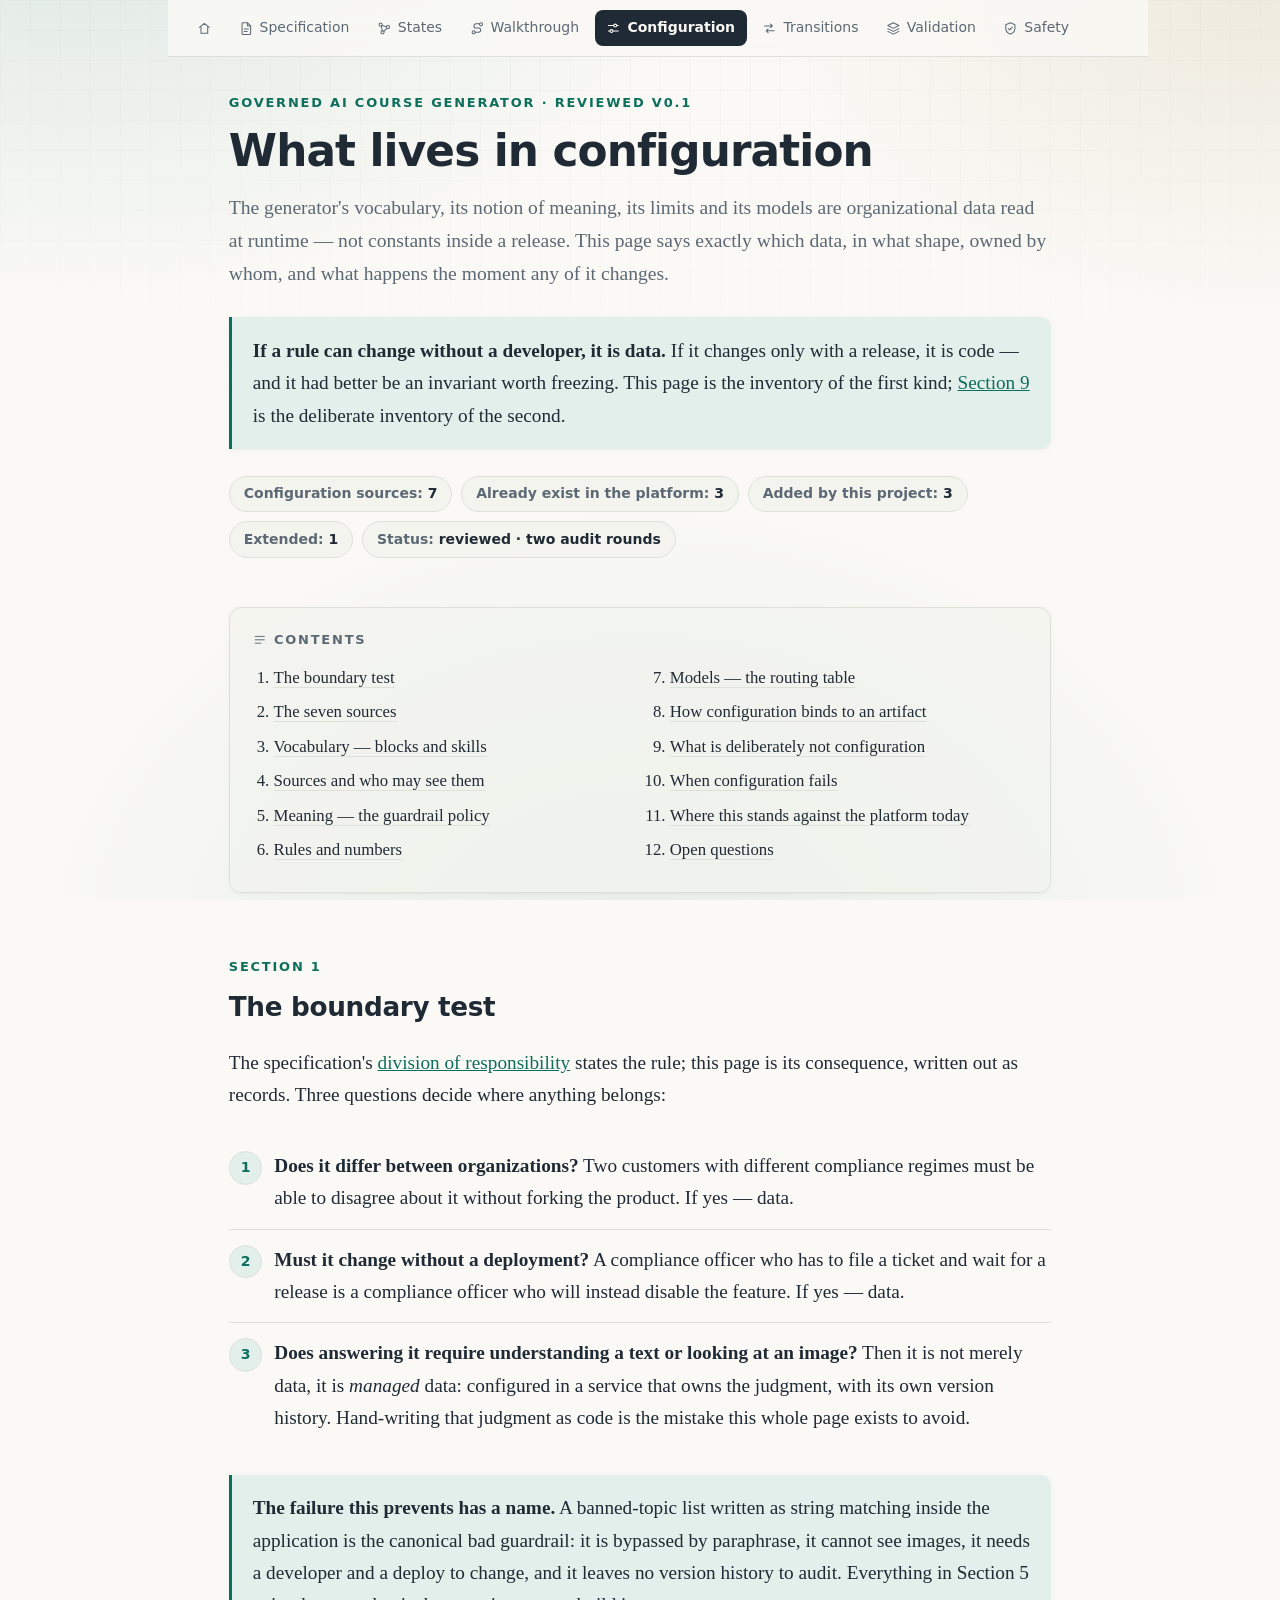
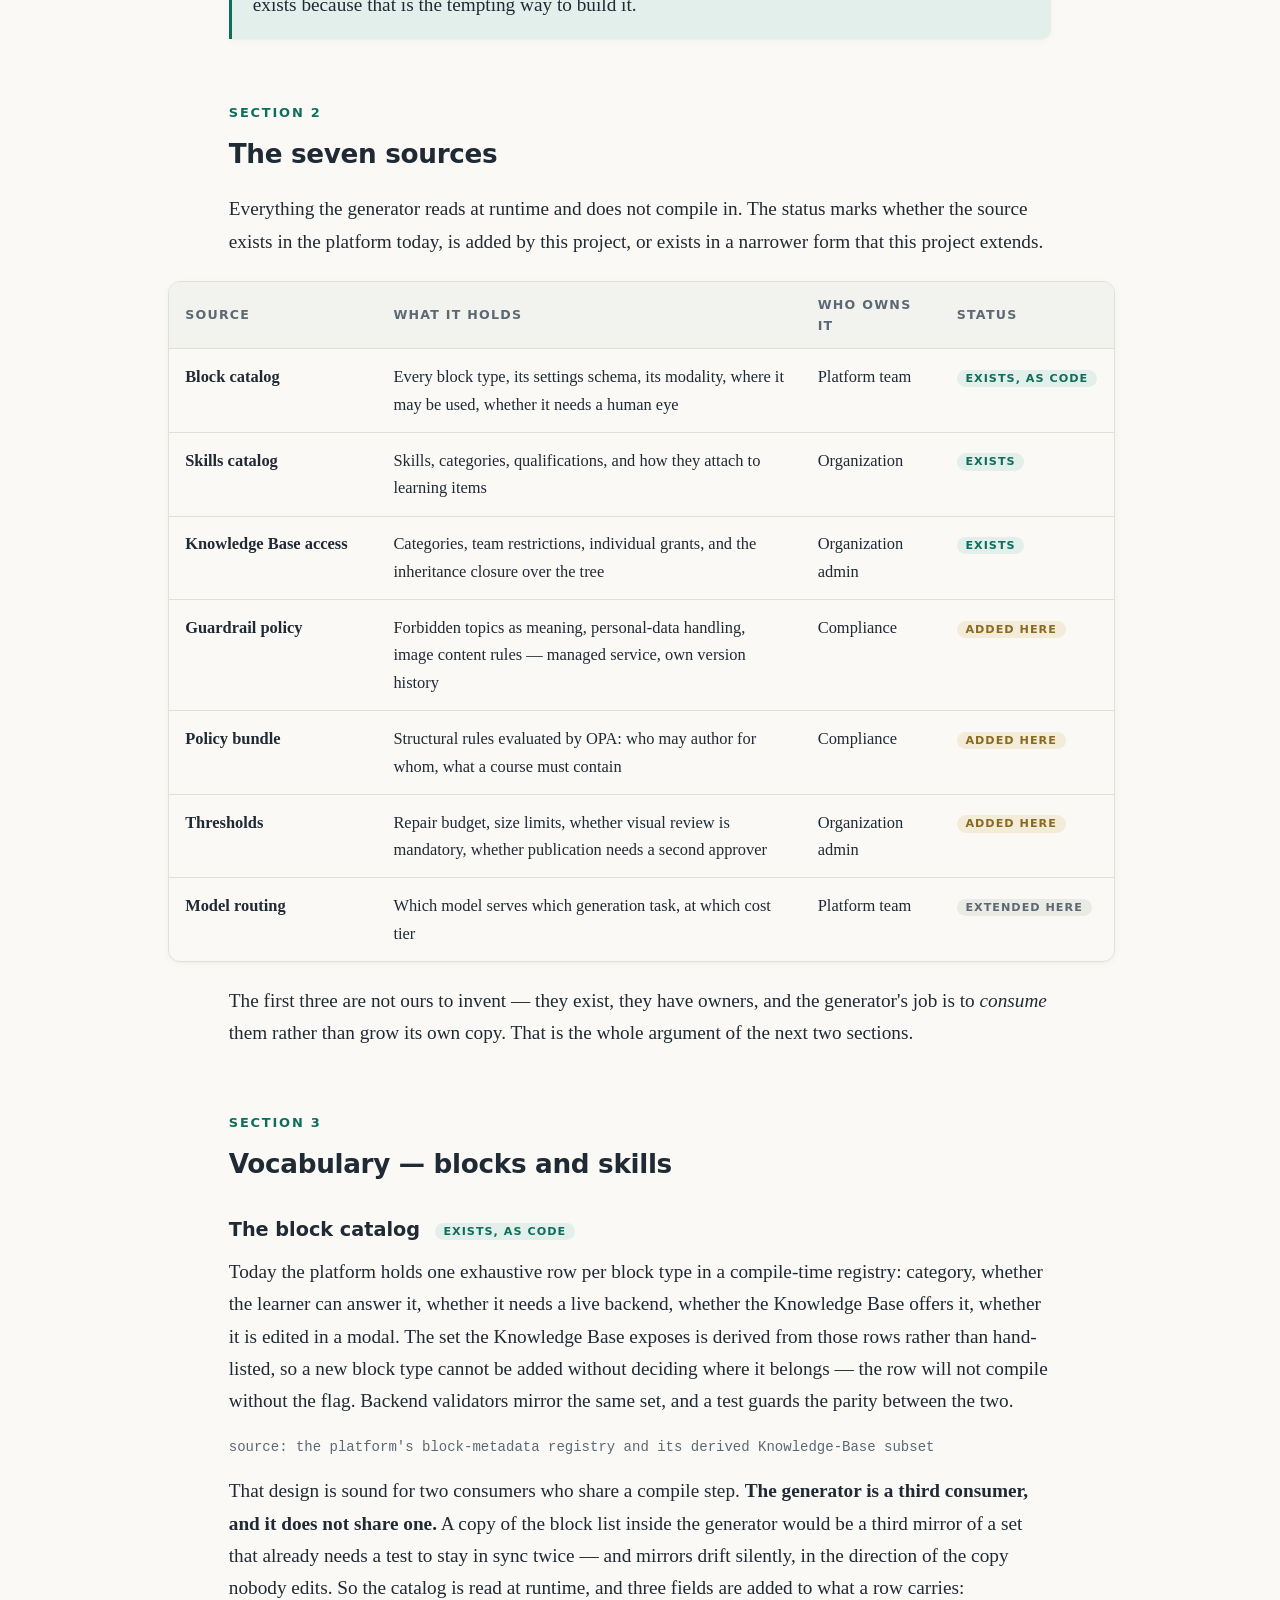
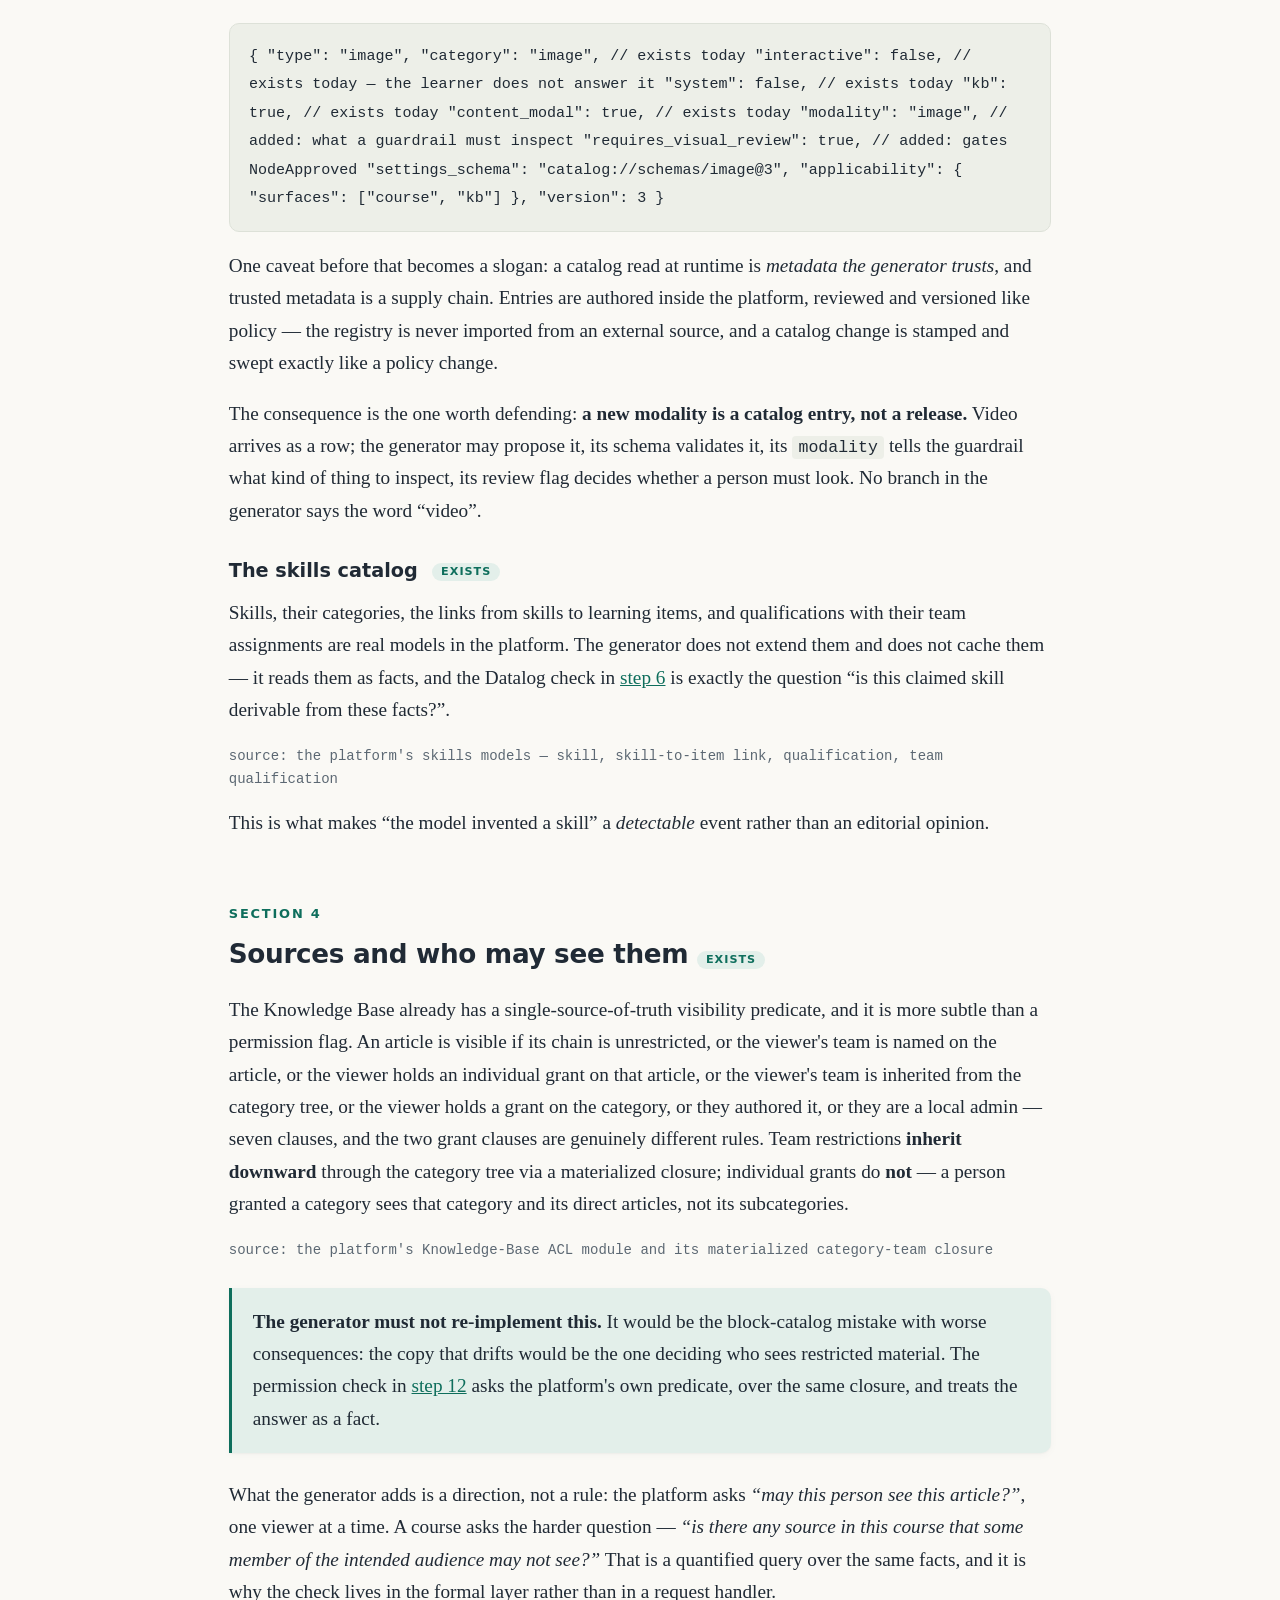
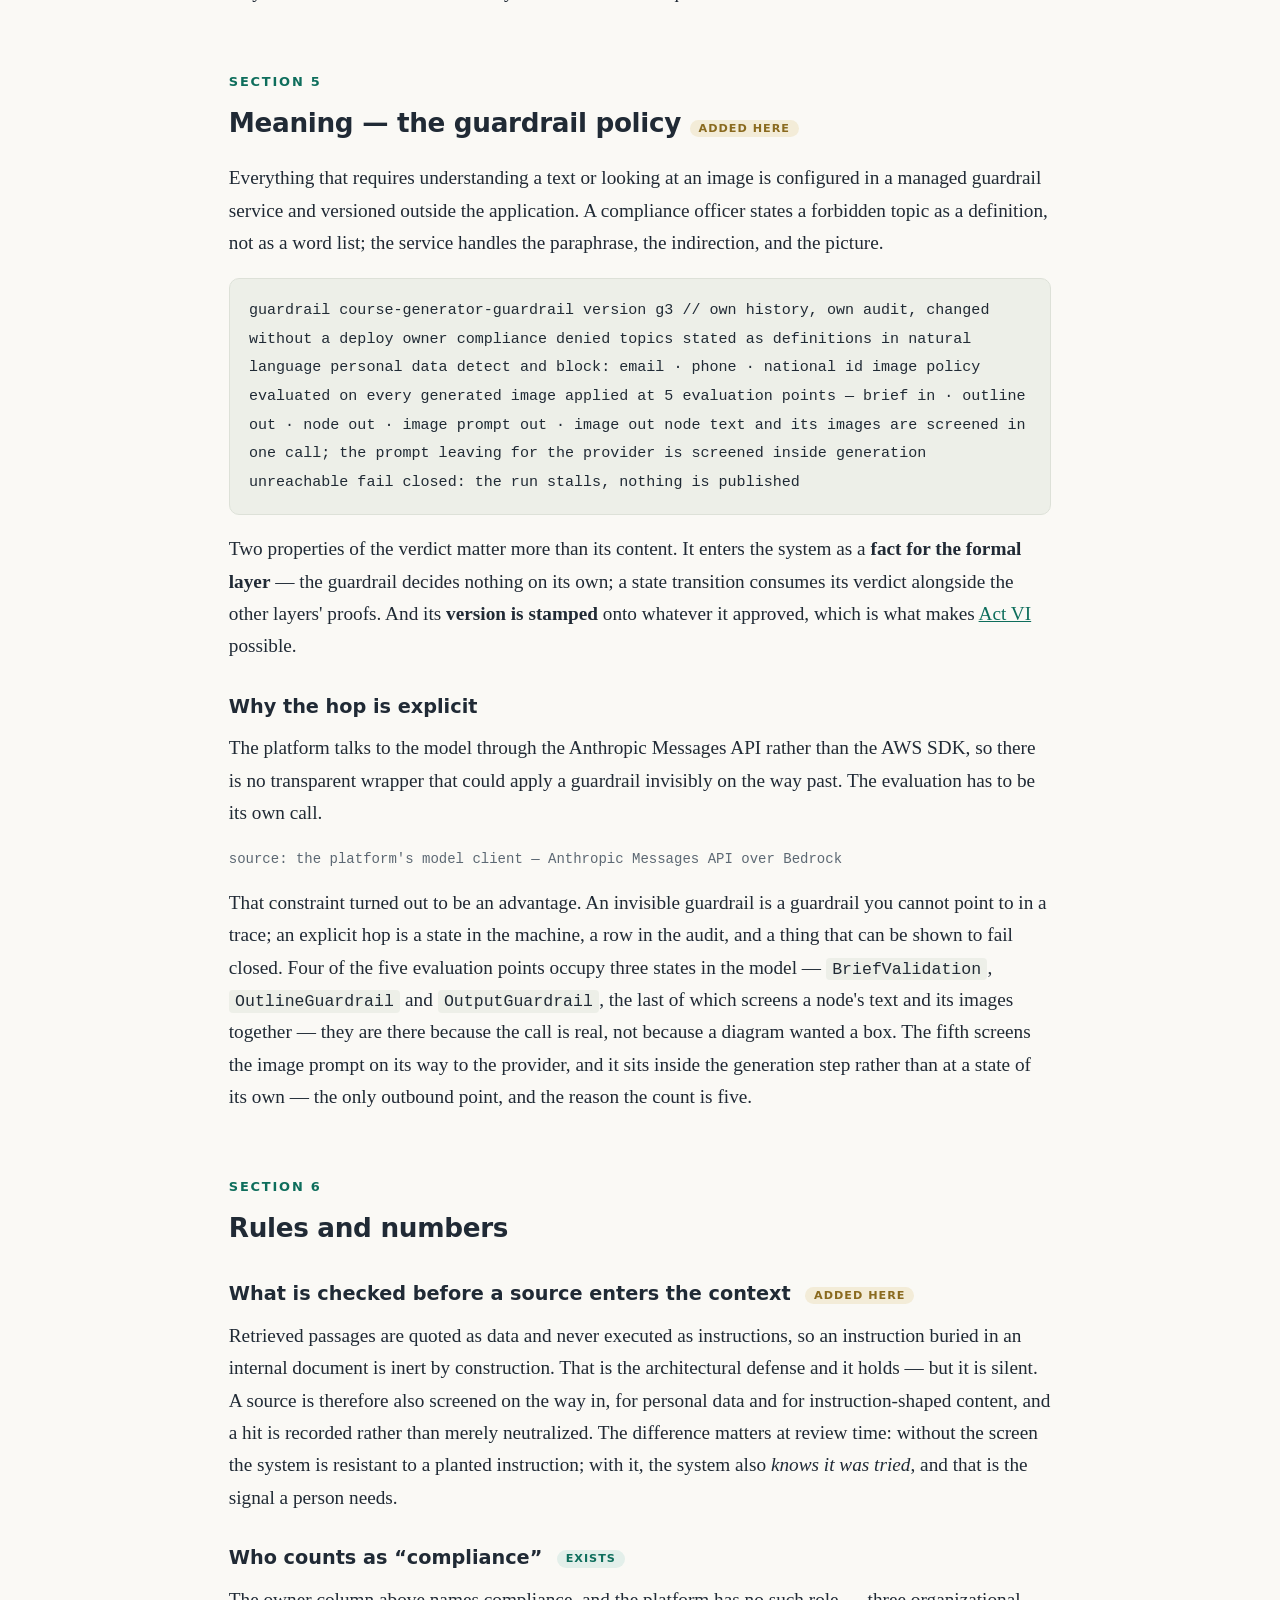
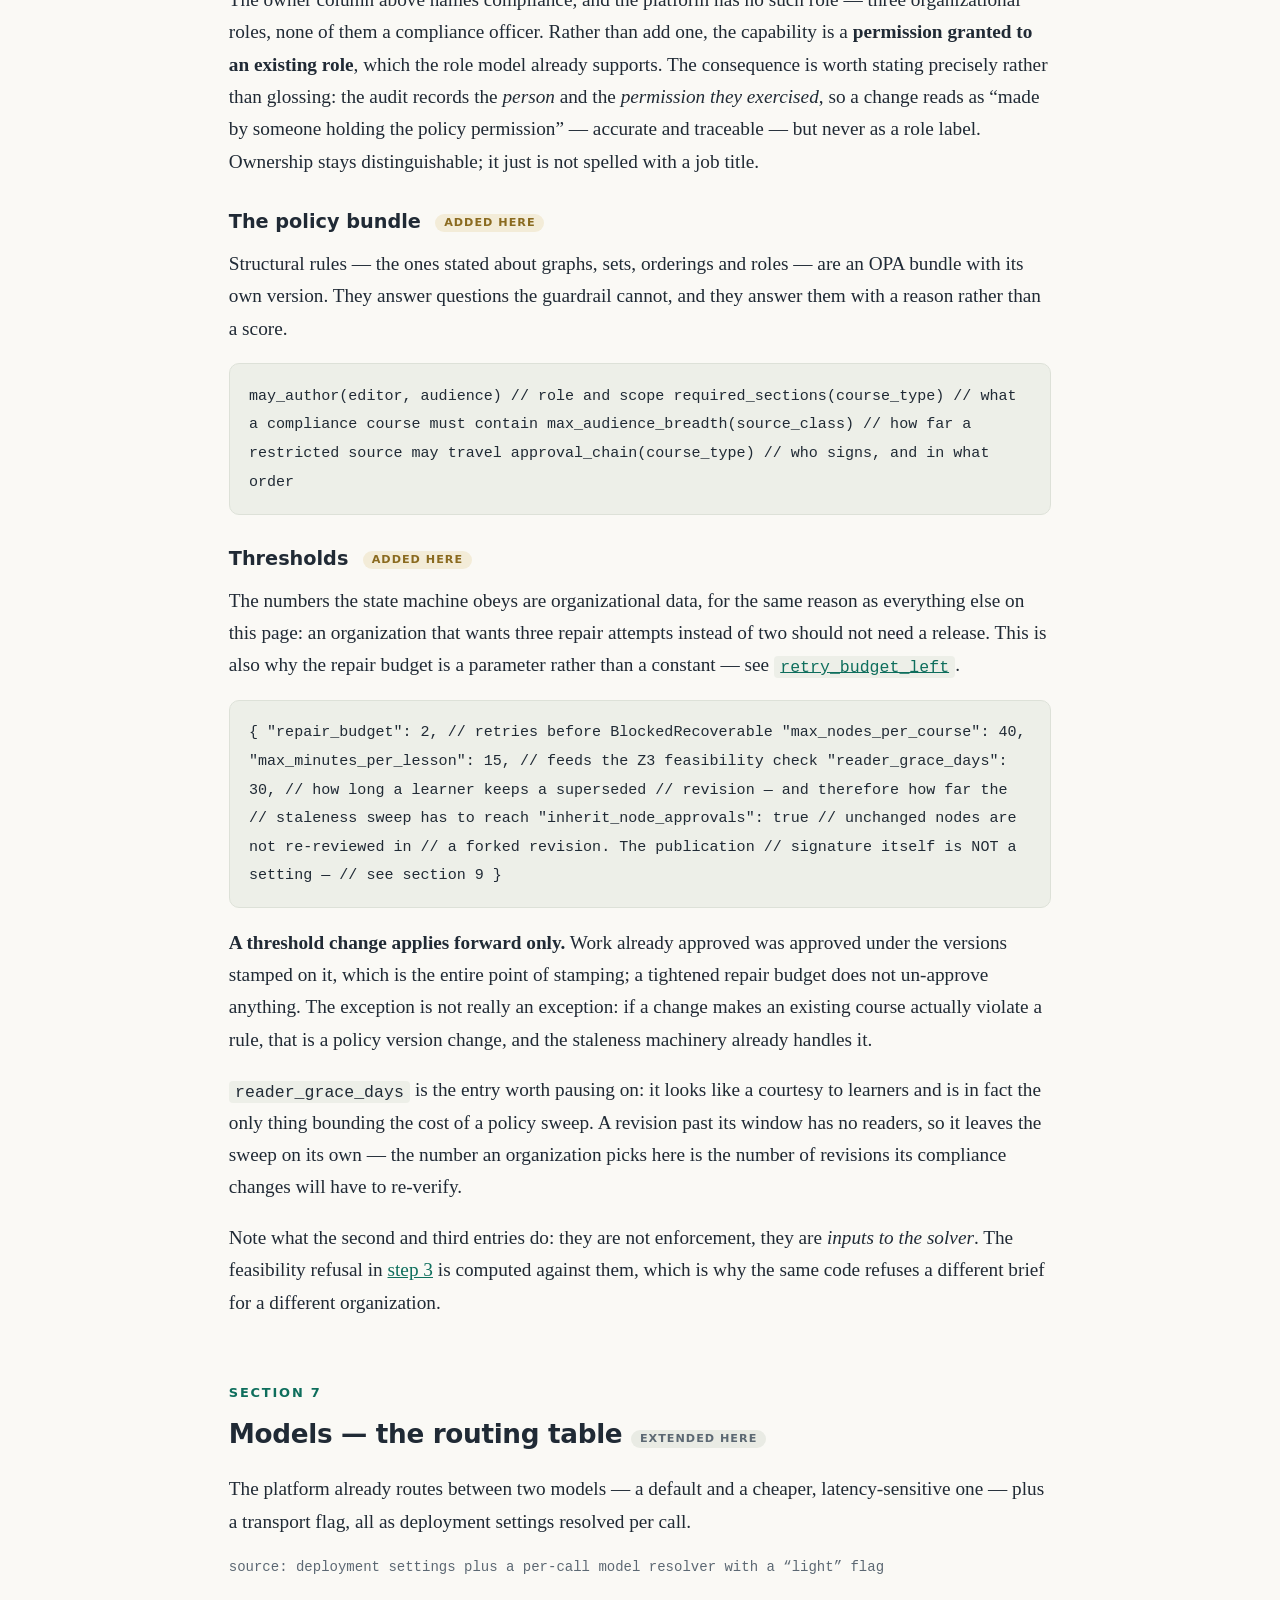
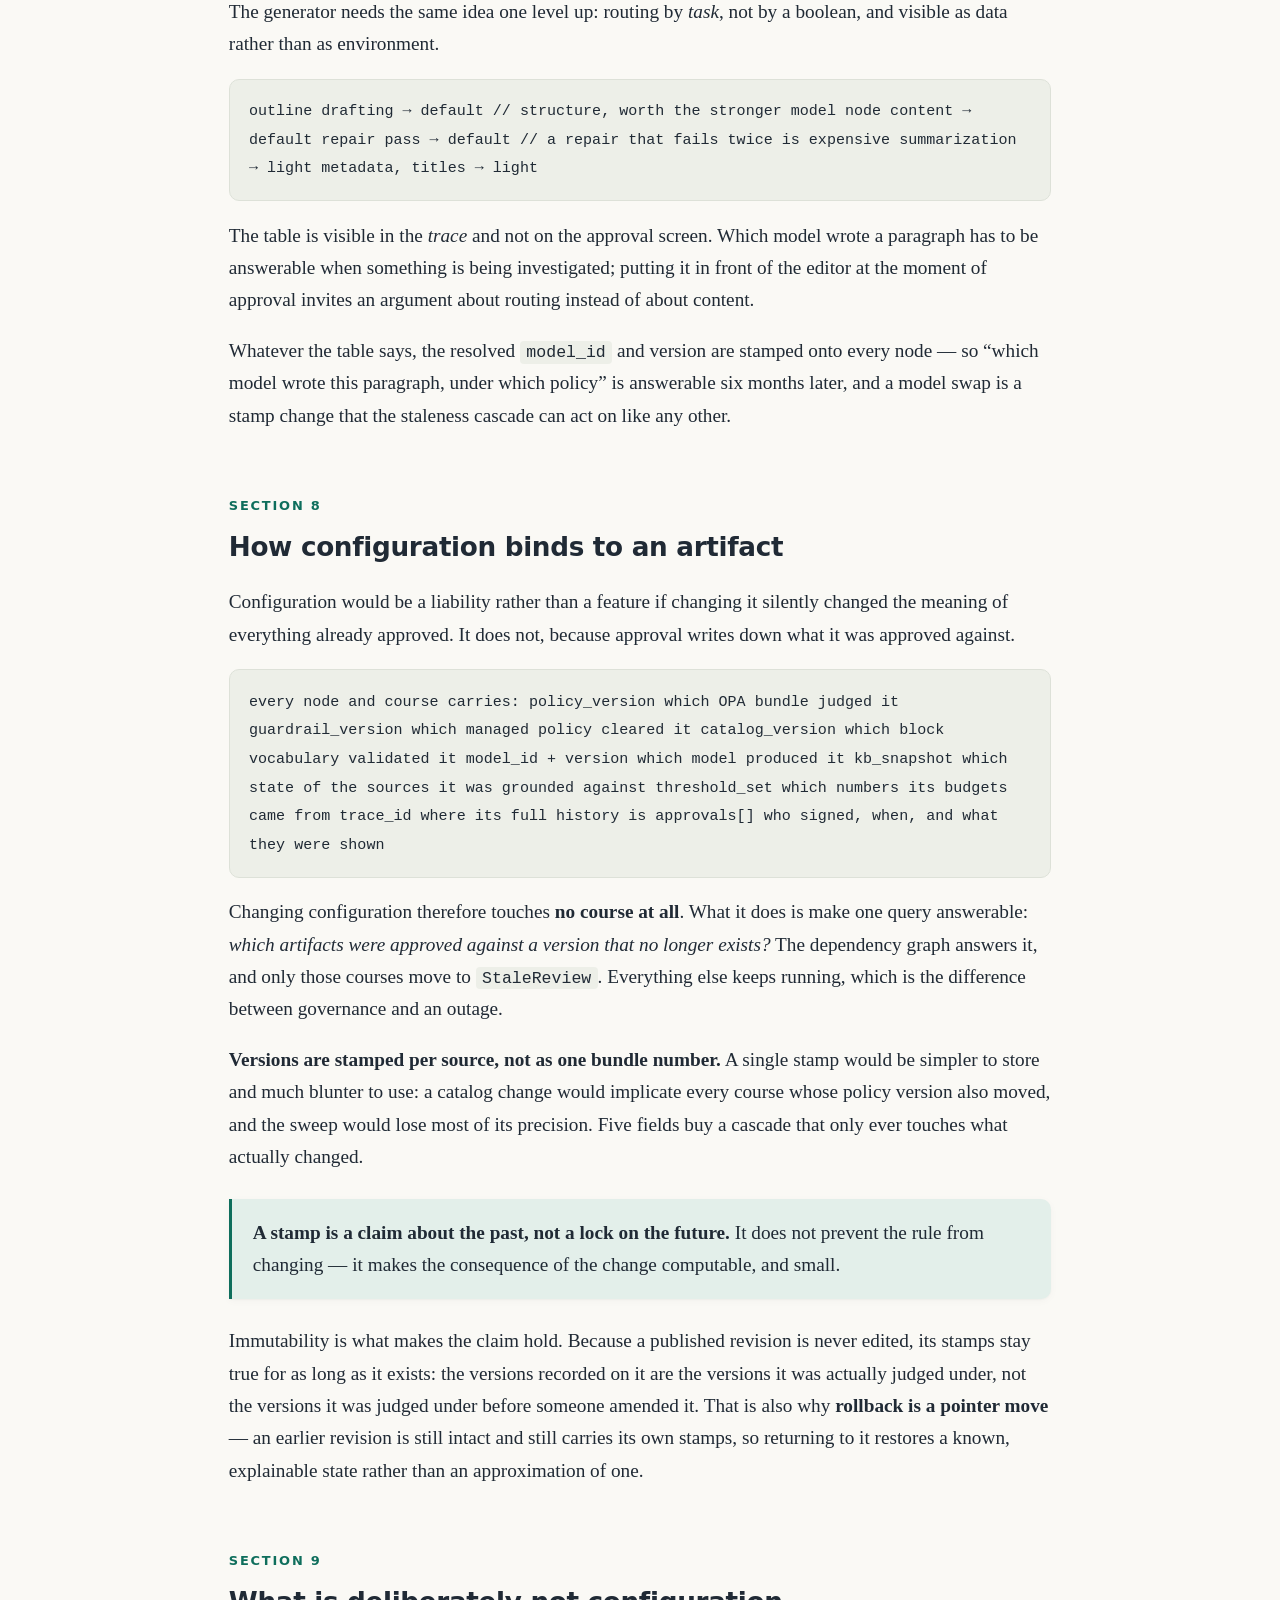
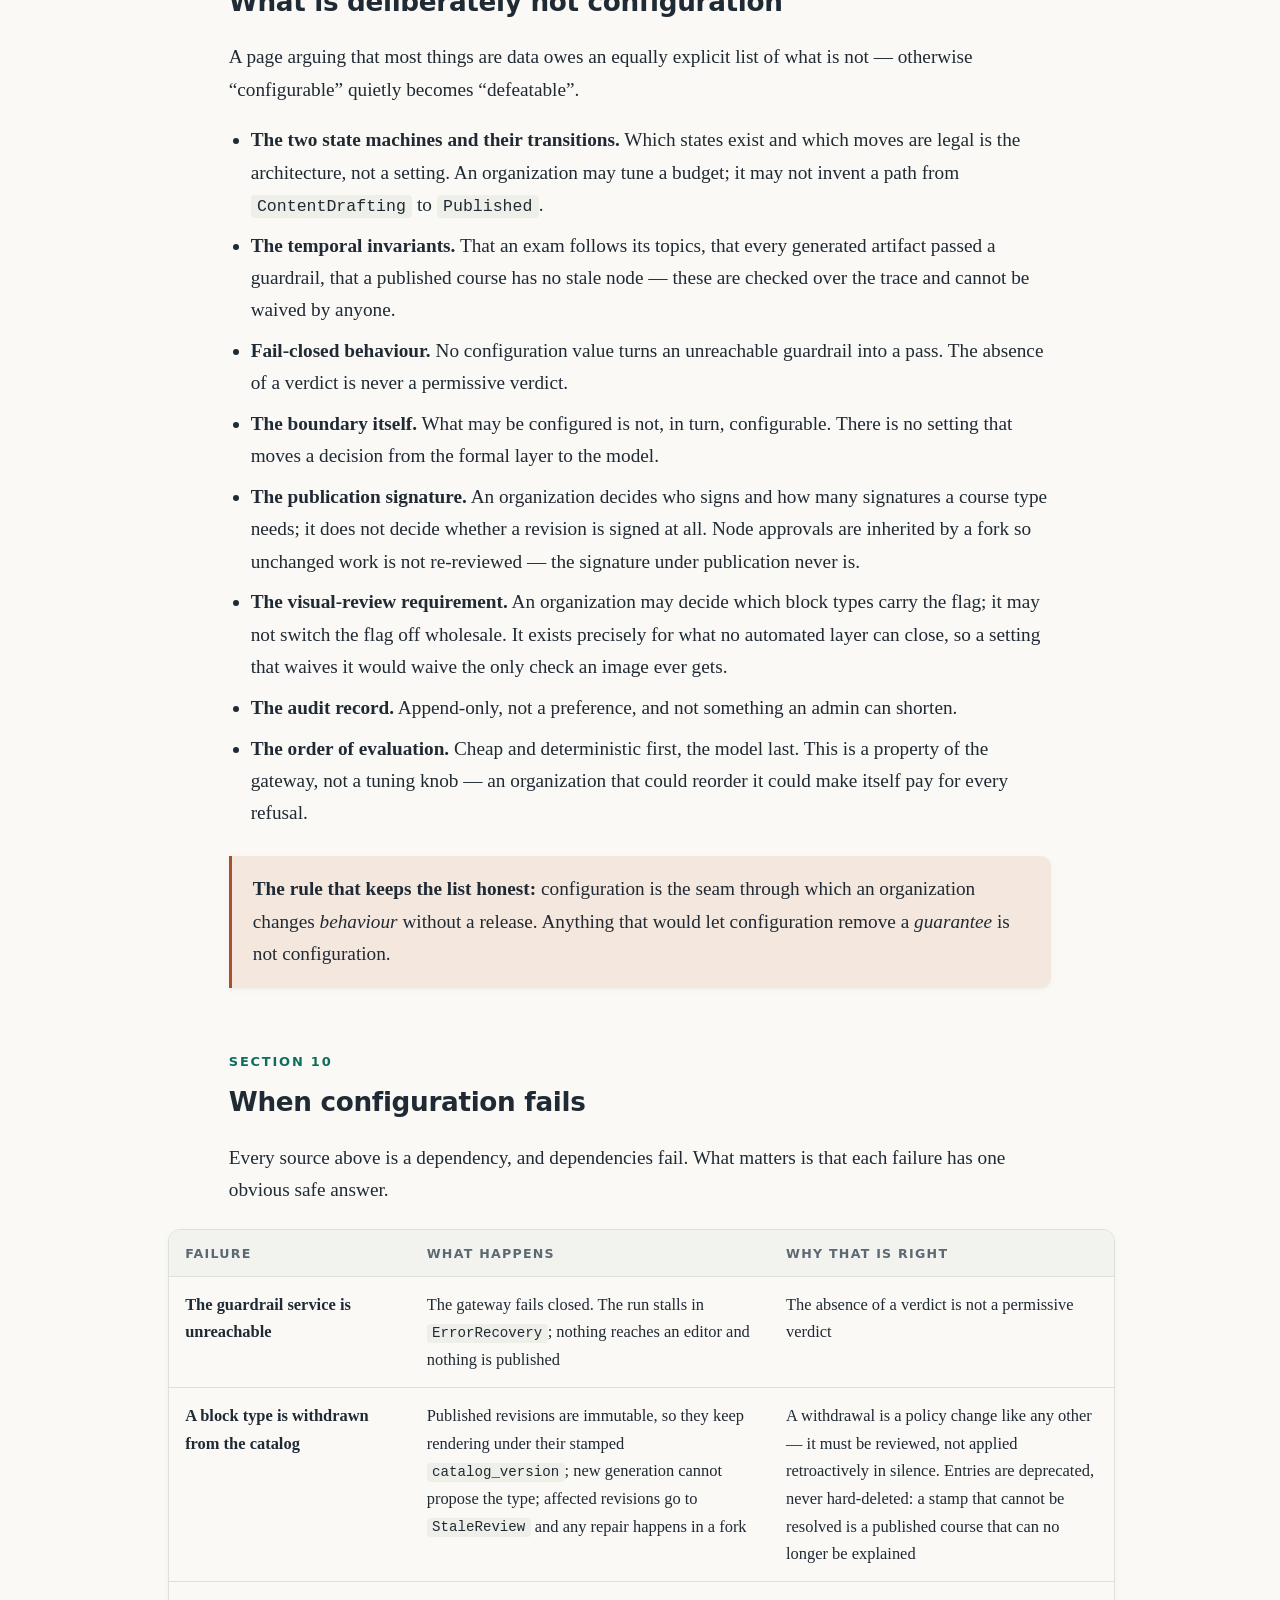
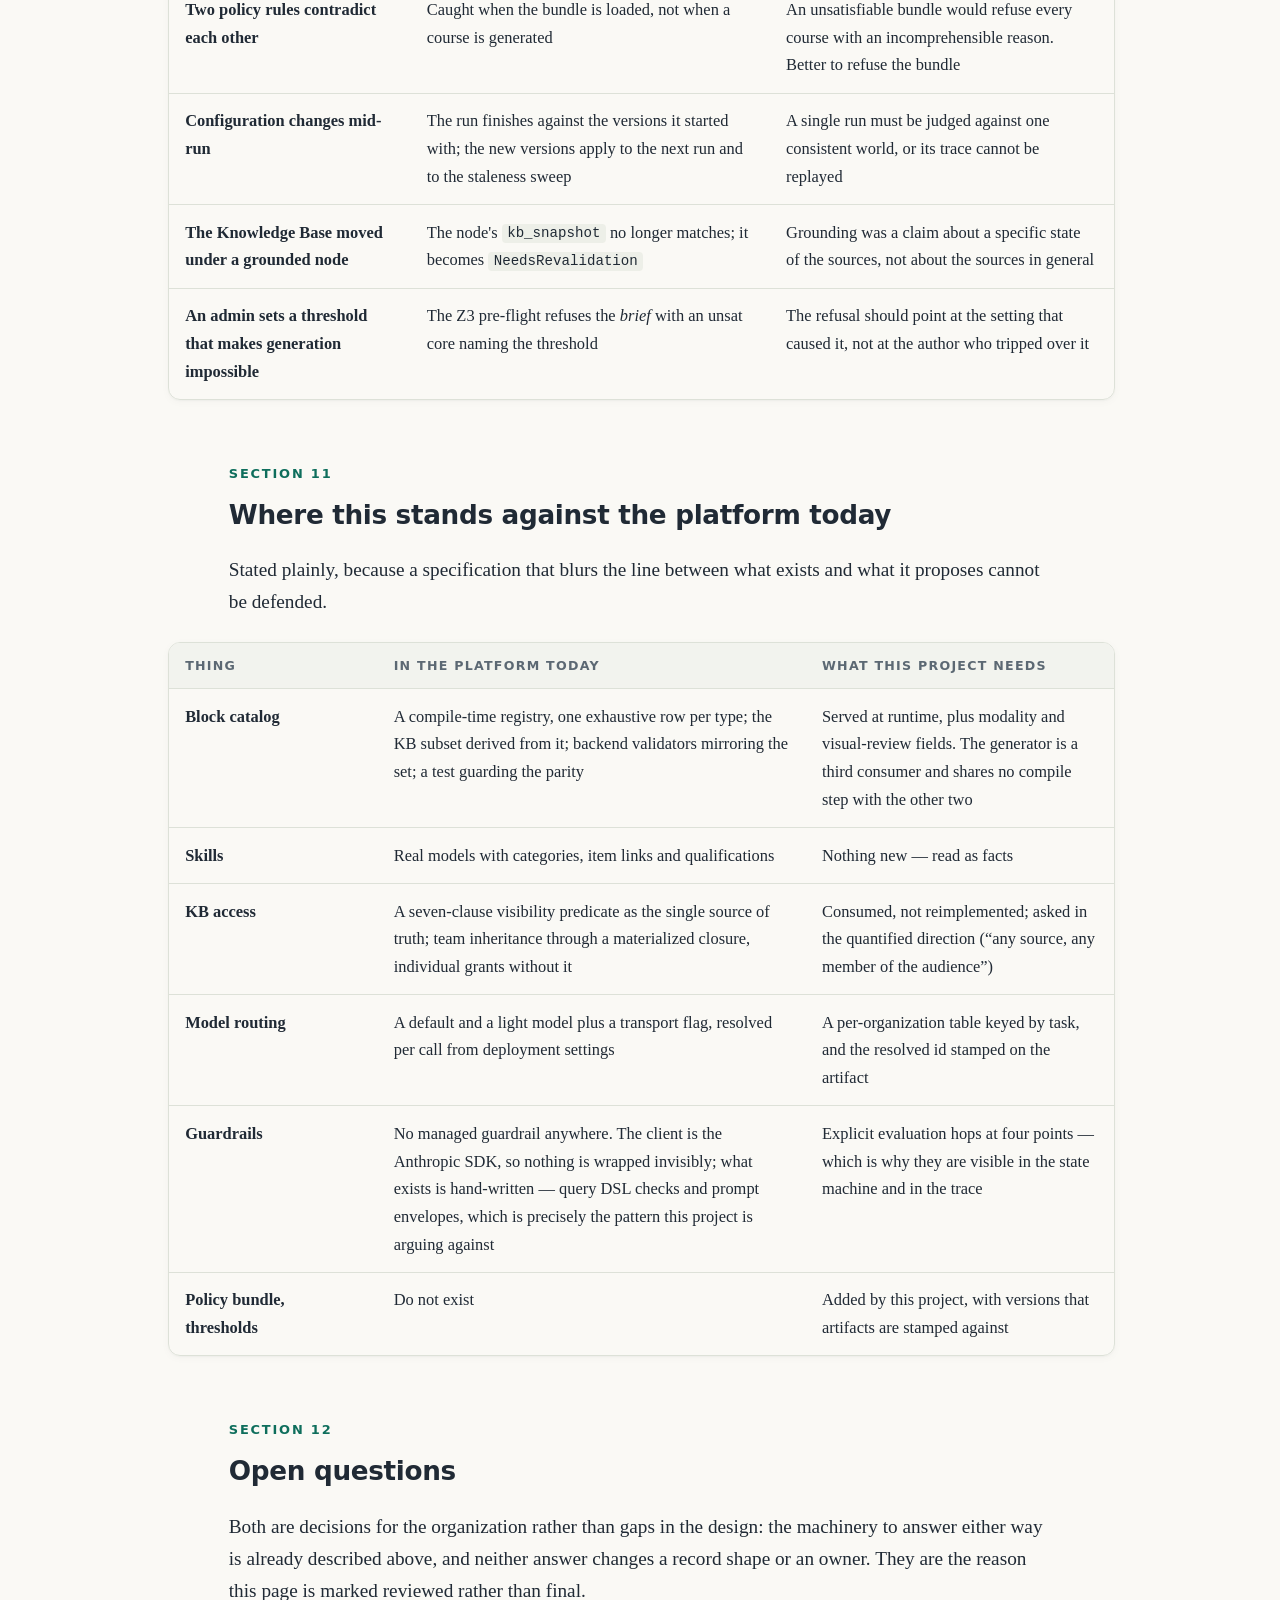
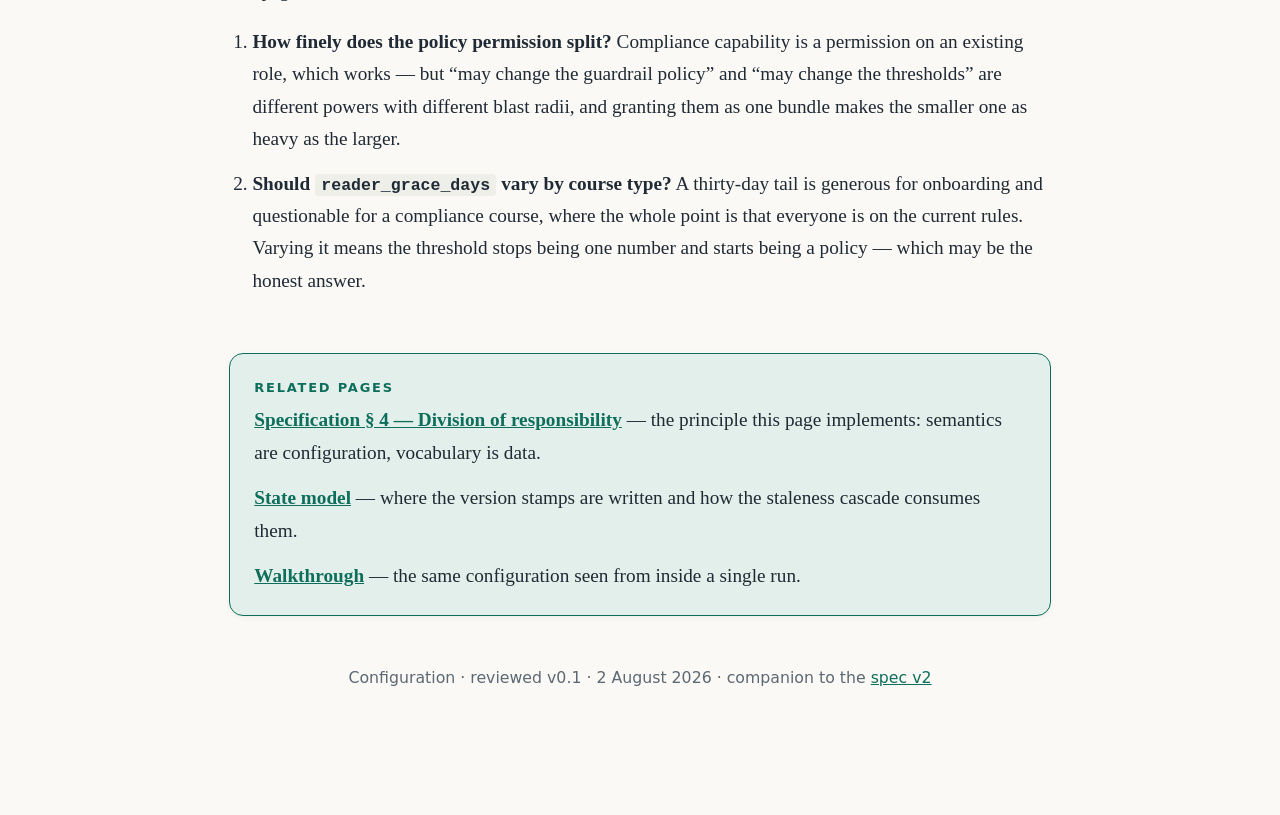
==== commit 73963cbb: "Apply the safety audit: findings A, B, C, E, F, G Sixth audit round, four independent lenses, every " ====
--- a/configuration.html
+++ b/configuration.html
@@ -250,16 +250,17 @@
 denied topics    stated as definitions in natural language
 personal data    detect and block: email · phone · national id
 image policy     evaluated on every generated image
-applied at       4 evaluation points — brief in · outline out · node out · image out
-                 node text and its images are screened in one call, so the
-                 four points occupy three states in the machine
+applied at       5 evaluation points — brief in · outline out · node out ·
+                 image prompt out · image out
+                 node text and its images are screened in one call; the prompt
+                 leaving for the provider is screened inside generation
 unreachable      fail closed: the run stalls, nothing is published</div>
     <p>Two properties of the verdict matter more than its content. It enters the system as a <strong>fact for the formal layer</strong> — the guardrail decides nothing on its own; a state transition consumes its verdict alongside the other layers' proofs. And its <strong>version is stamped</strong> onto whatever it approved, which is what makes <a href="walkthrough.html#s7">Act VI</a> possible.</p>
 
     <h3>Why the hop is explicit</h3>
     <p>The platform talks to the model through the Anthropic Messages API rather than the AWS SDK, so there is no transparent wrapper that could apply a guardrail invisibly on the way past. The evaluation has to be its own call.</p>
     <p class="src-note">source: the platform's model client — Anthropic Messages API over Bedrock</p>
-    <p>That constraint turned out to be an advantage. An invisible guardrail is a guardrail you cannot point to in a trace; an explicit hop is a state in the machine, a row in the audit, and a thing that can be shown to fail closed. The four evaluation points occupy three states in the model — <code>BriefValidation</code>, <code>OutlineGuardrail</code> and <code>OutputGuardrail</code>, the last of which screens a node's text and its images together — they are there because the call is real, not because a diagram wanted a box.</p>
+    <p>That constraint turned out to be an advantage. An invisible guardrail is a guardrail you cannot point to in a trace; an explicit hop is a state in the machine, a row in the audit, and a thing that can be shown to fail closed. Four of the five evaluation points occupy three states in the model — <code>BriefValidation</code>, <code>OutlineGuardrail</code> and <code>OutputGuardrail</code>, the last of which screens a node's text and its images together — they are there because the call is real, not because a diagram wanted a box. The fifth screens the image prompt on its way to the provider, and it sits inside the generation step rather than at a state of its own — the only outbound point, and the reason the count is five.</p>
   </section>
 
   <section id="s6">
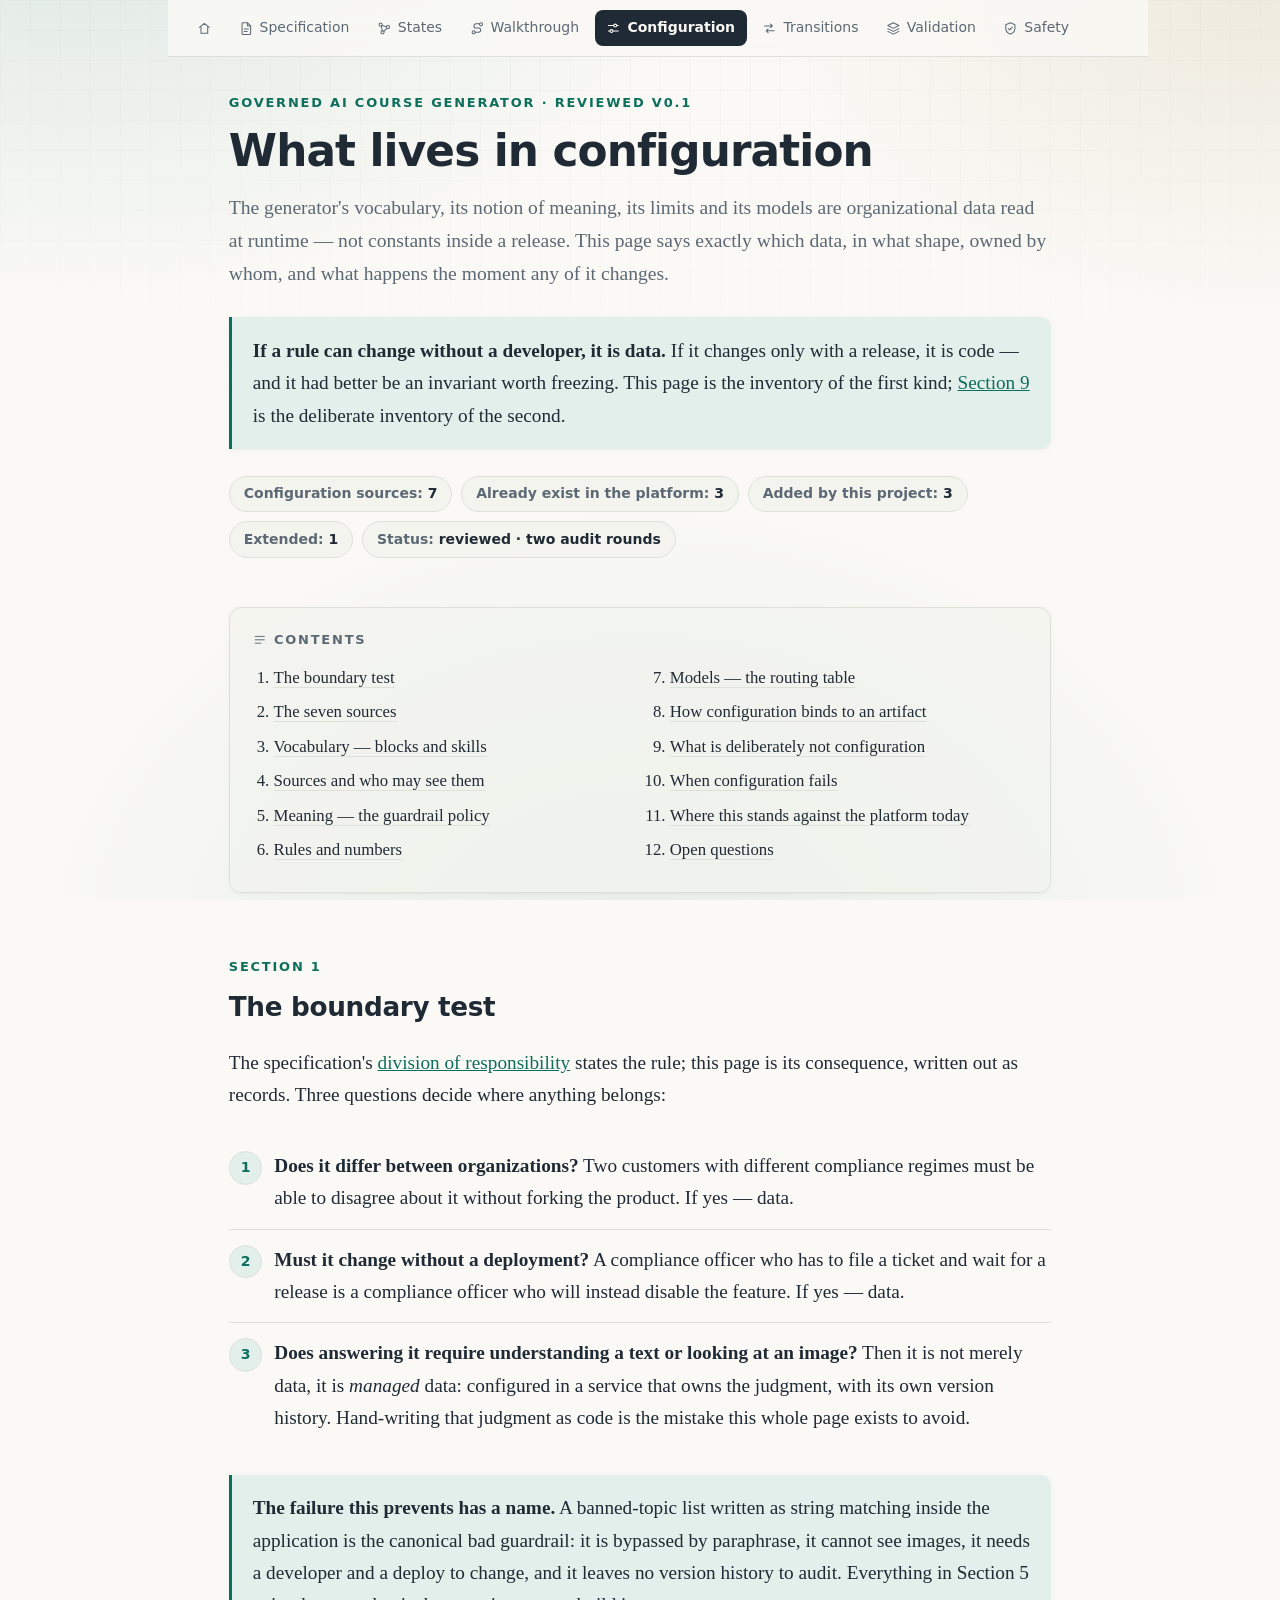
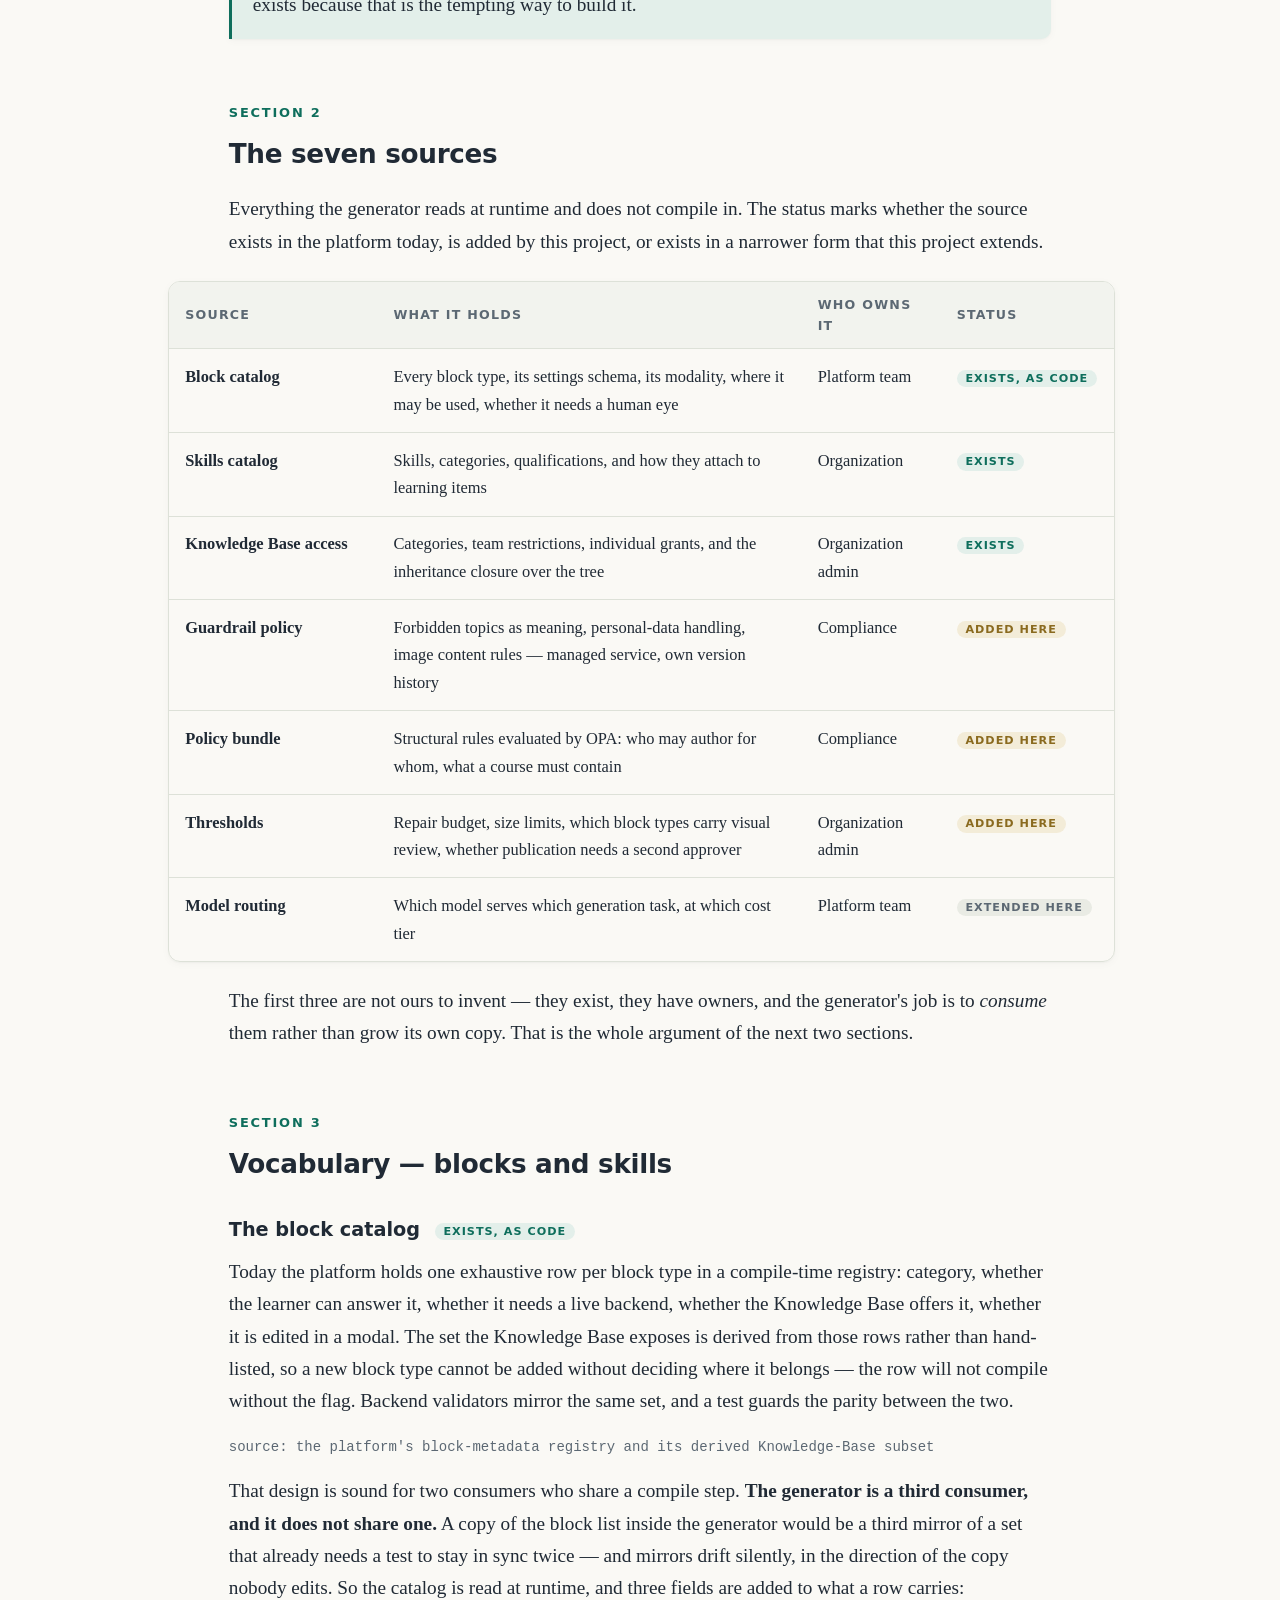
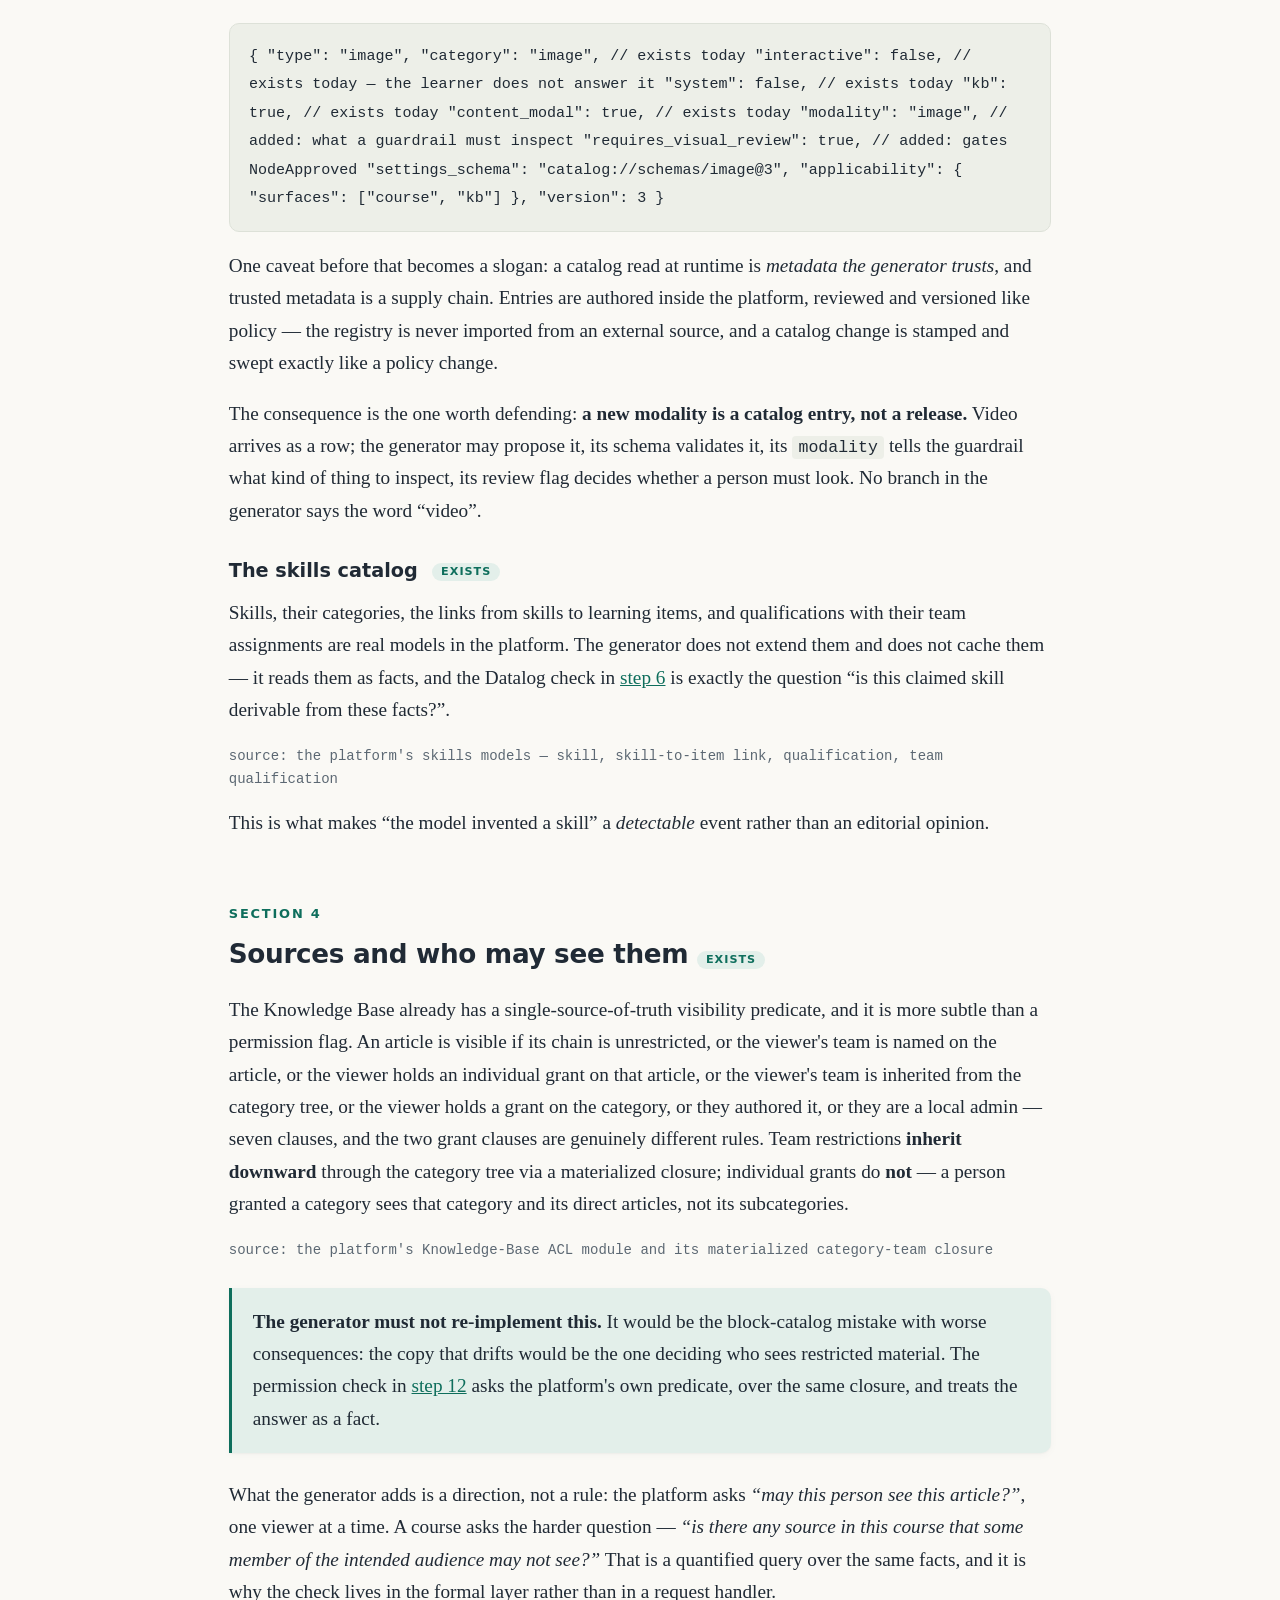
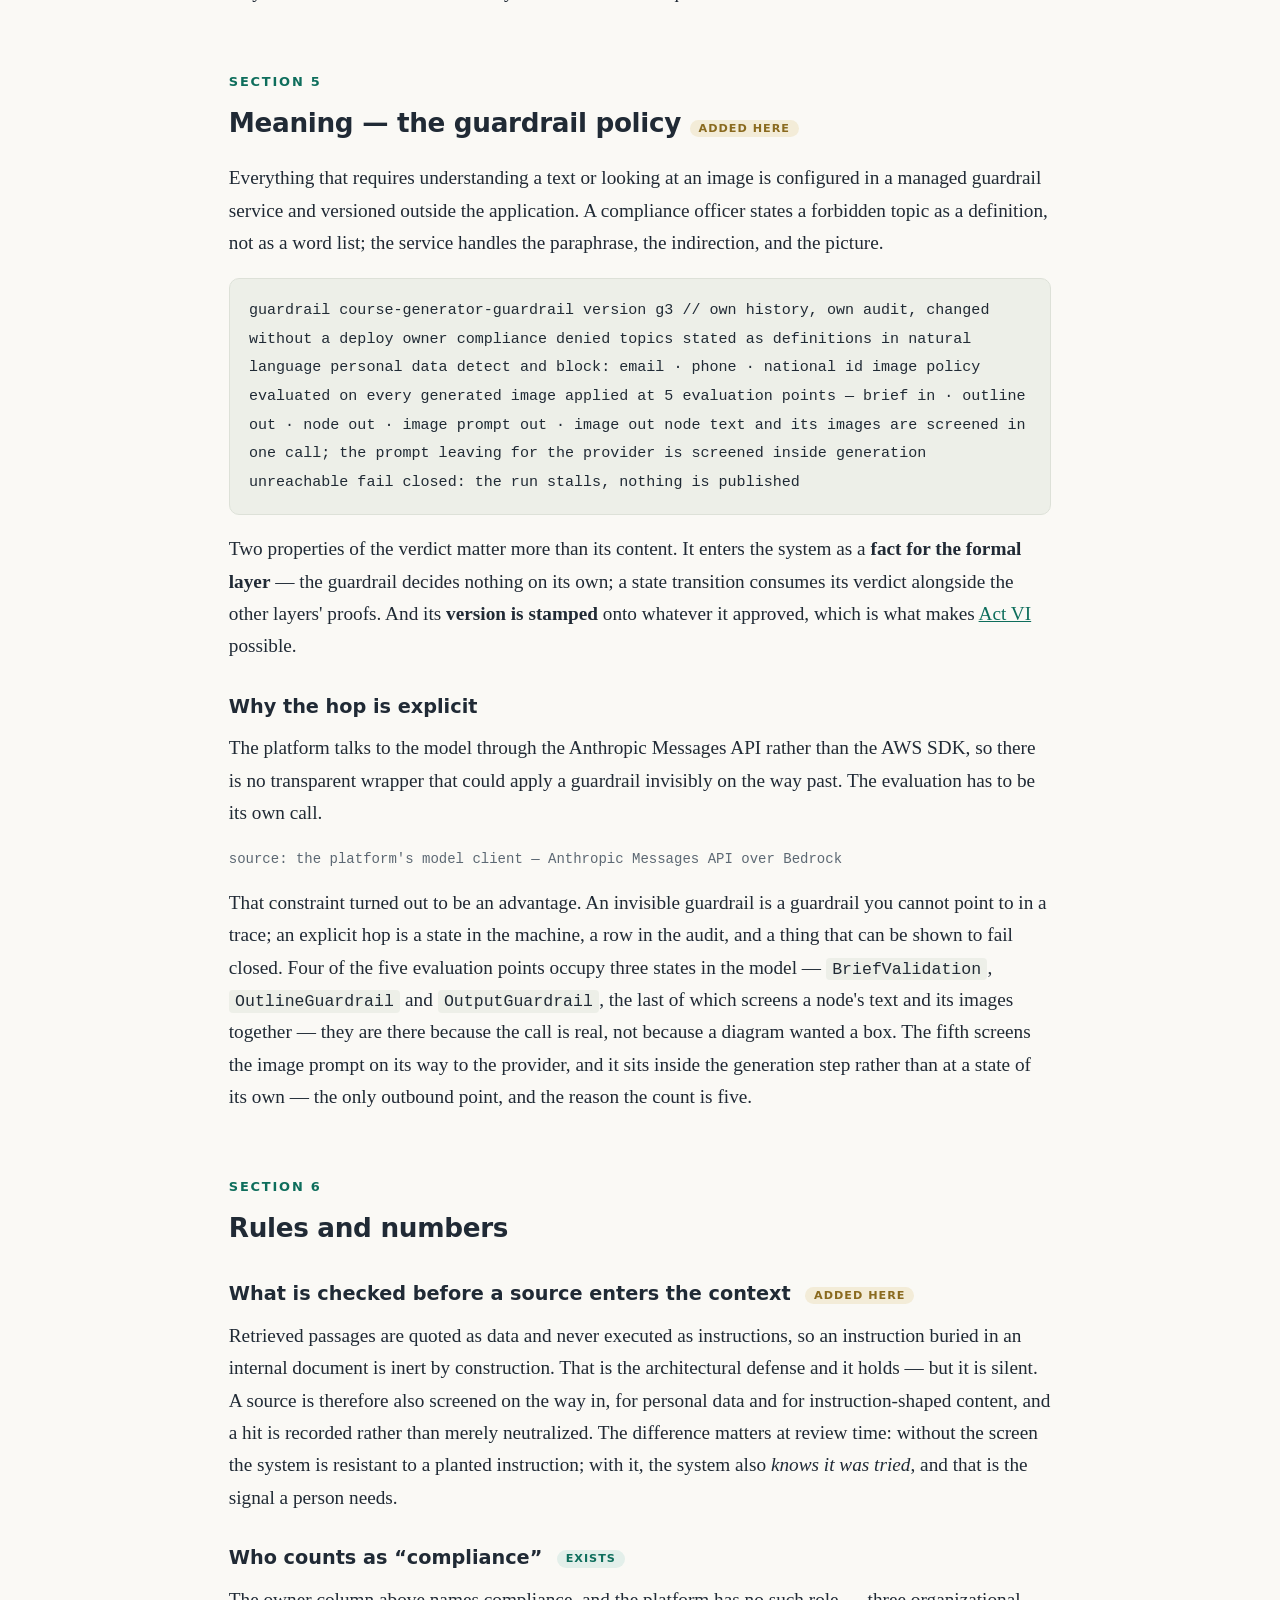
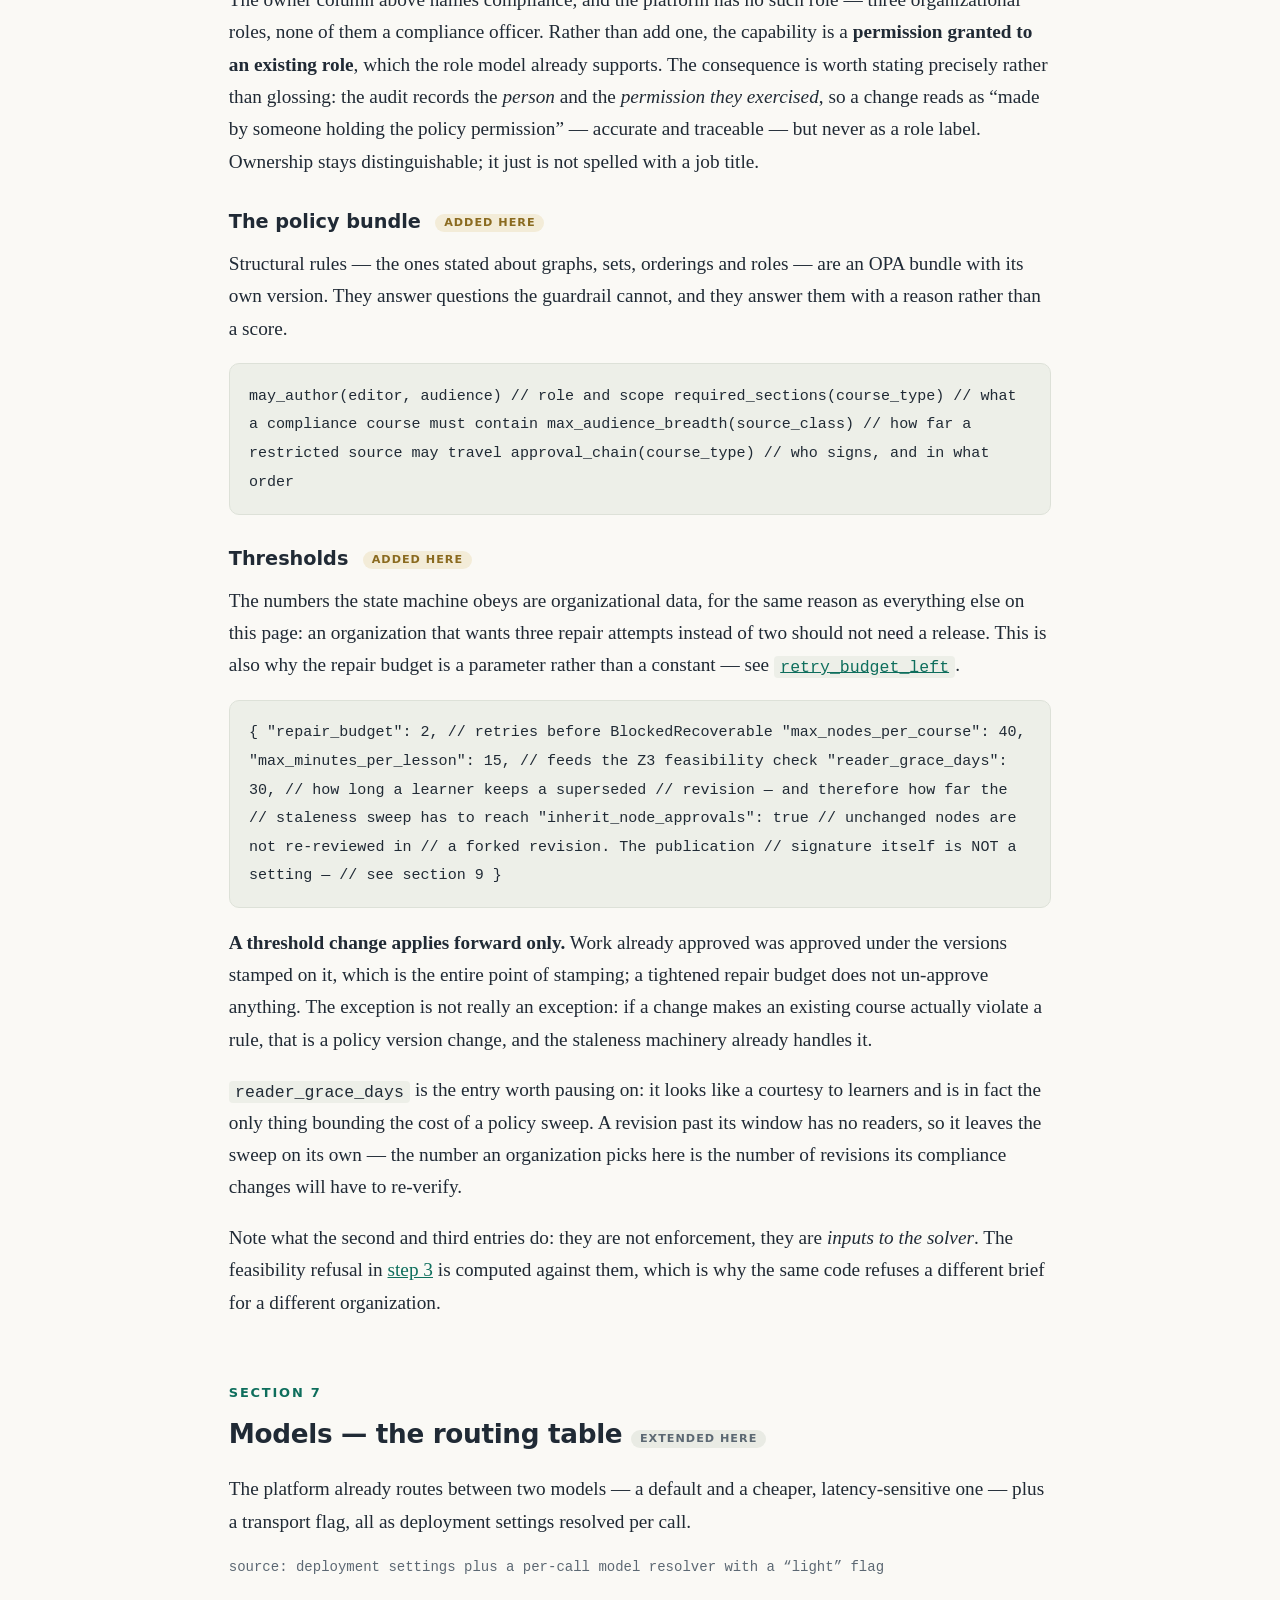
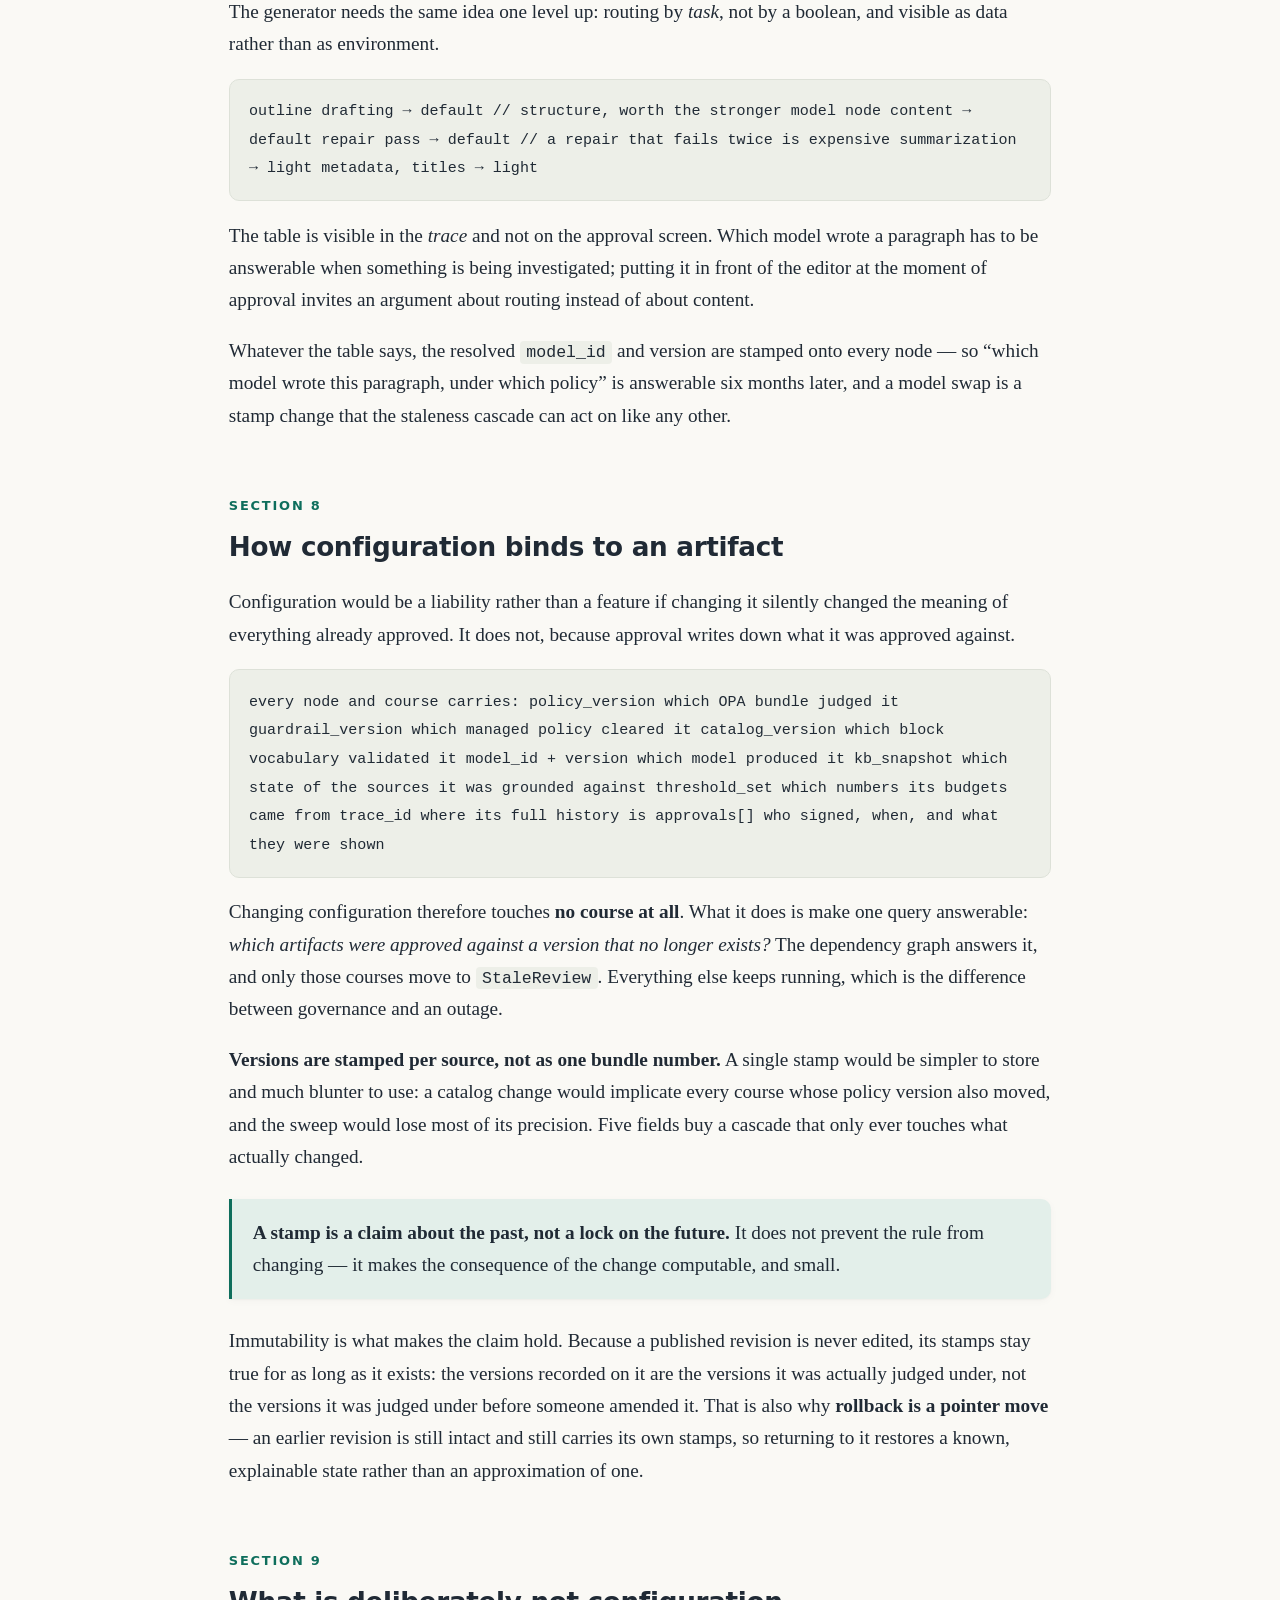
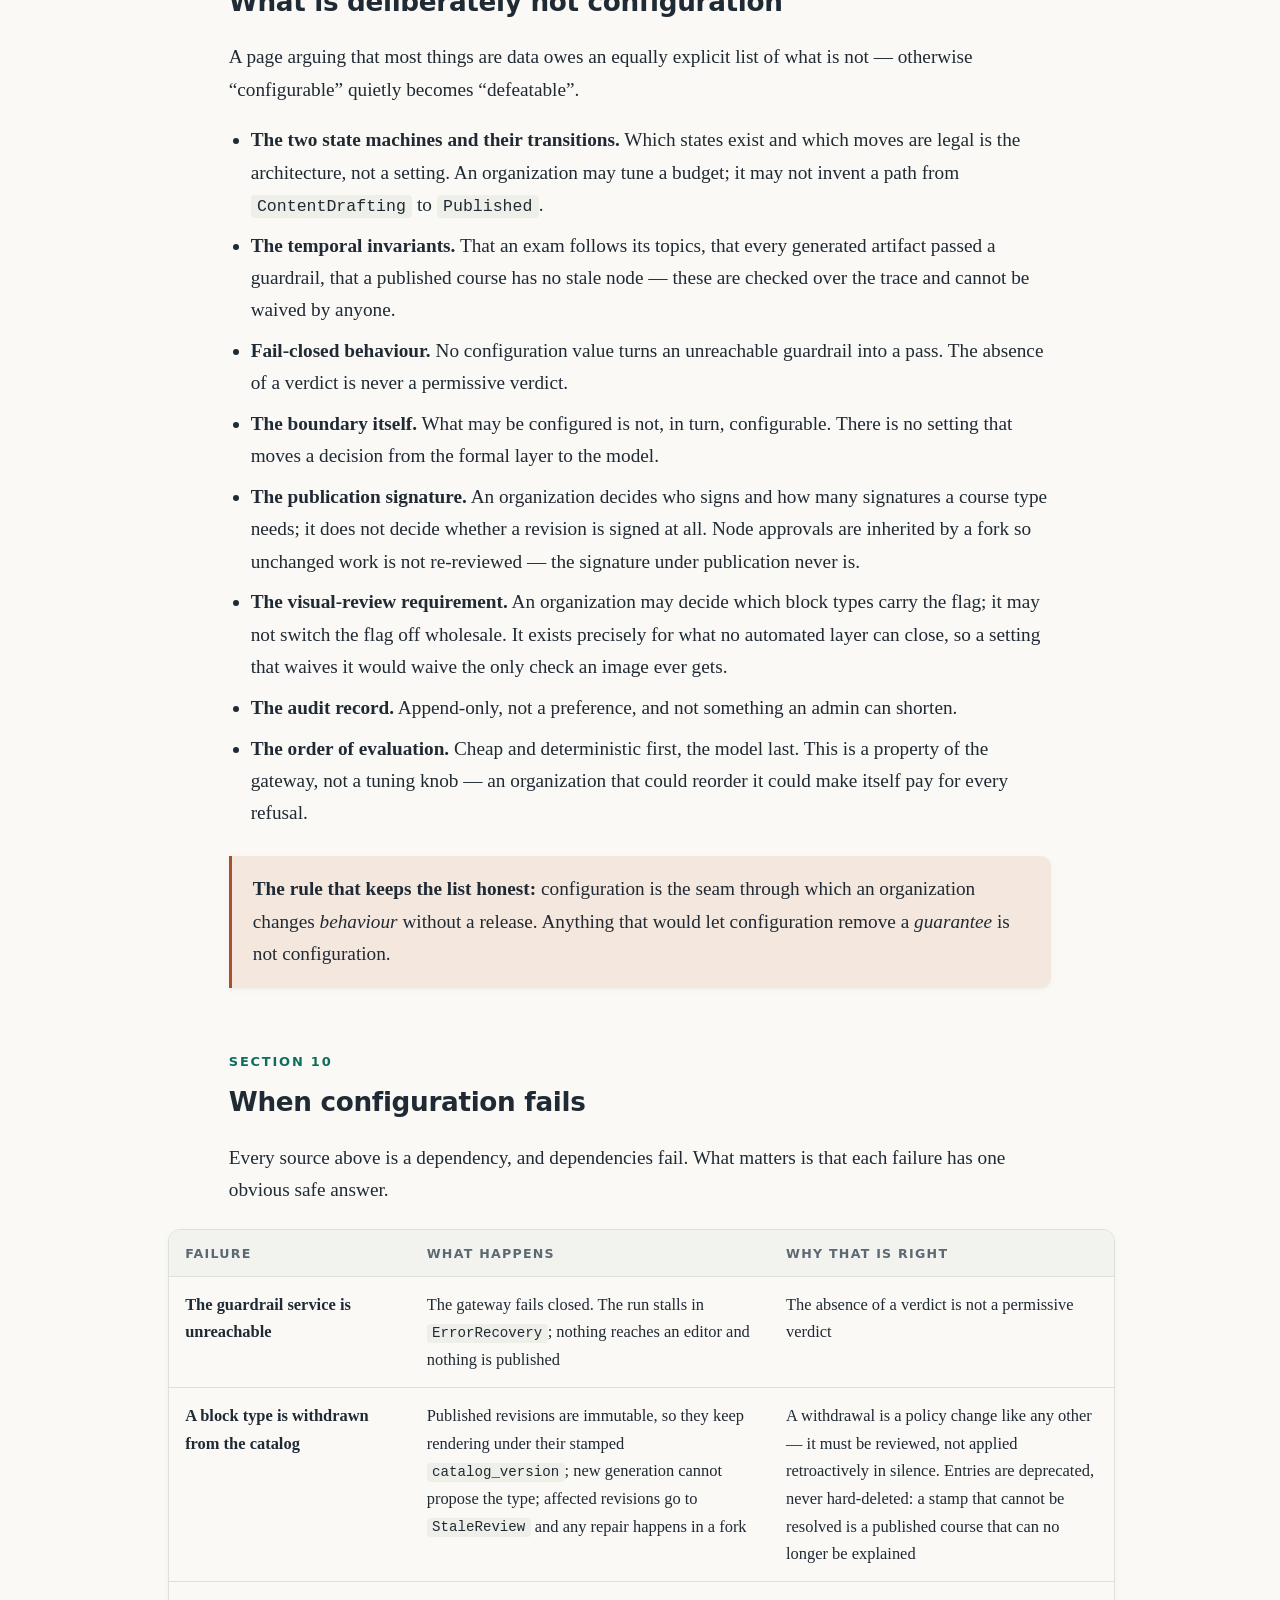
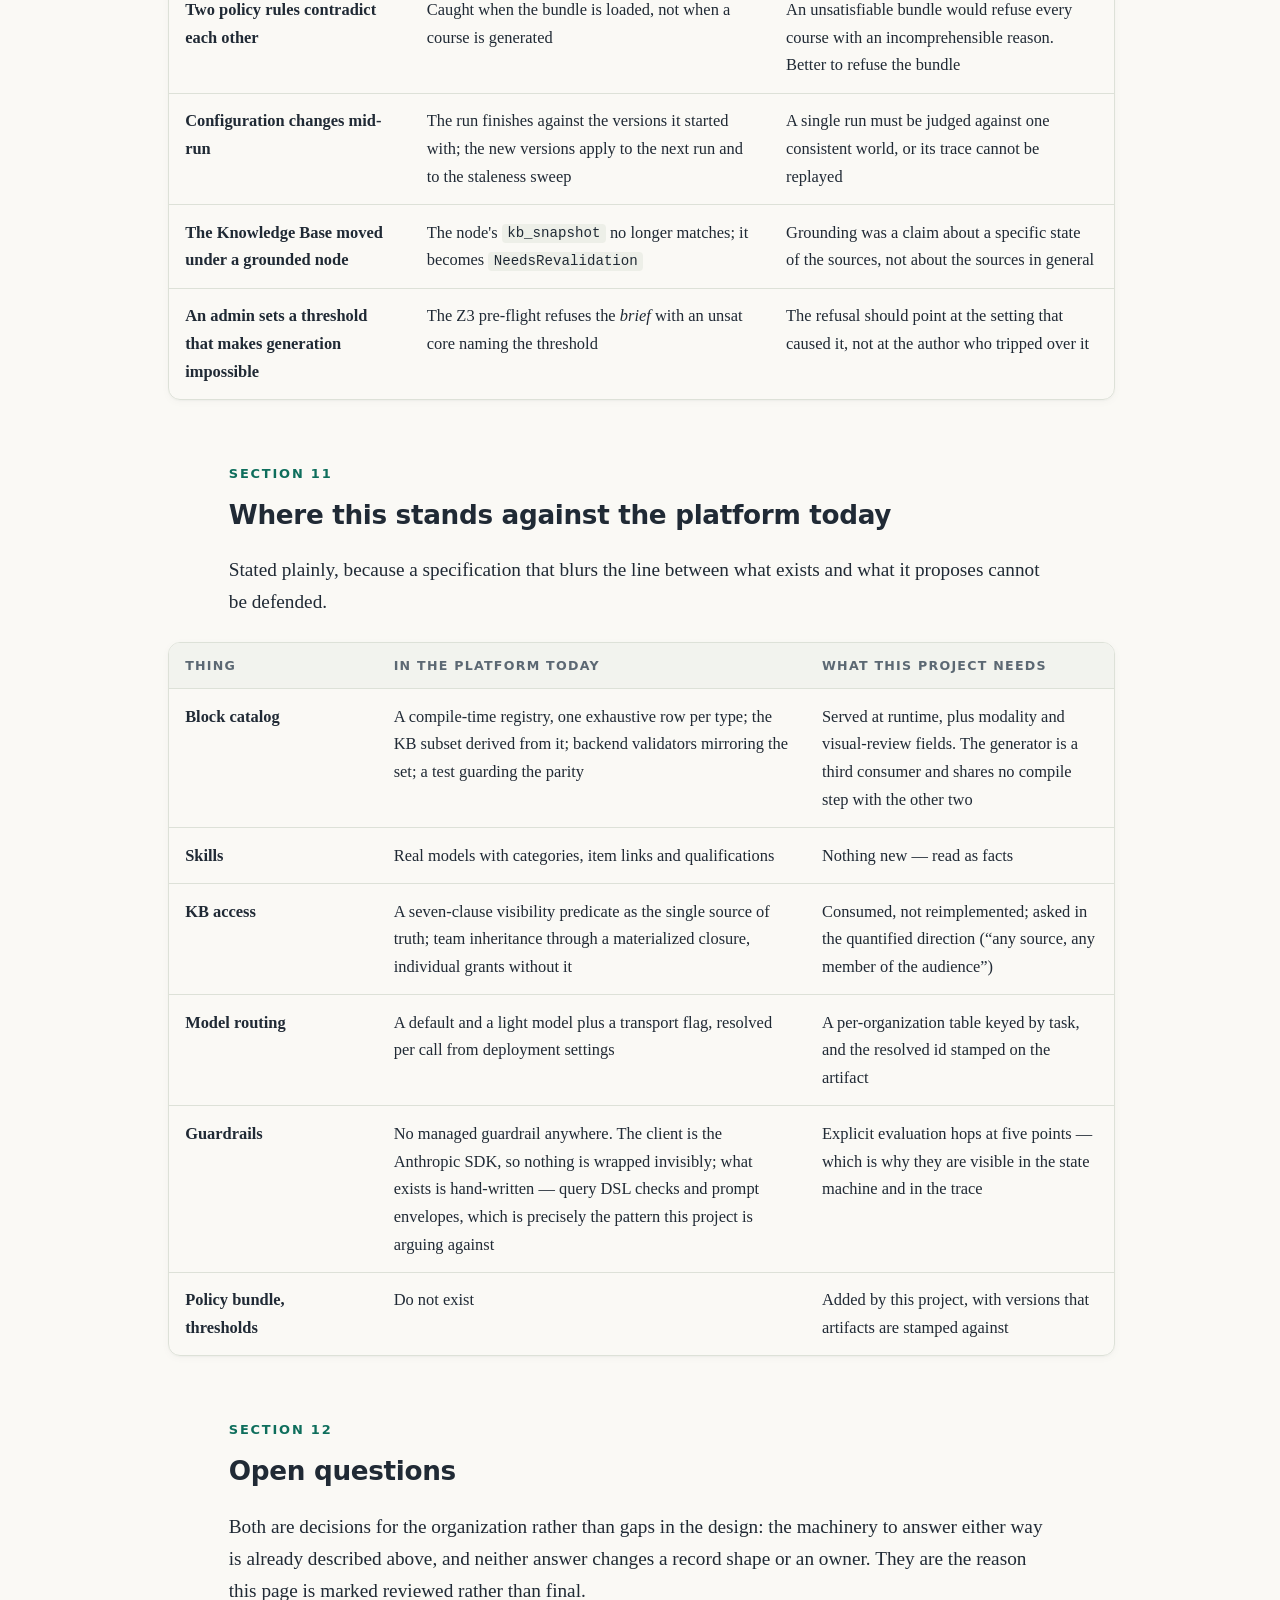
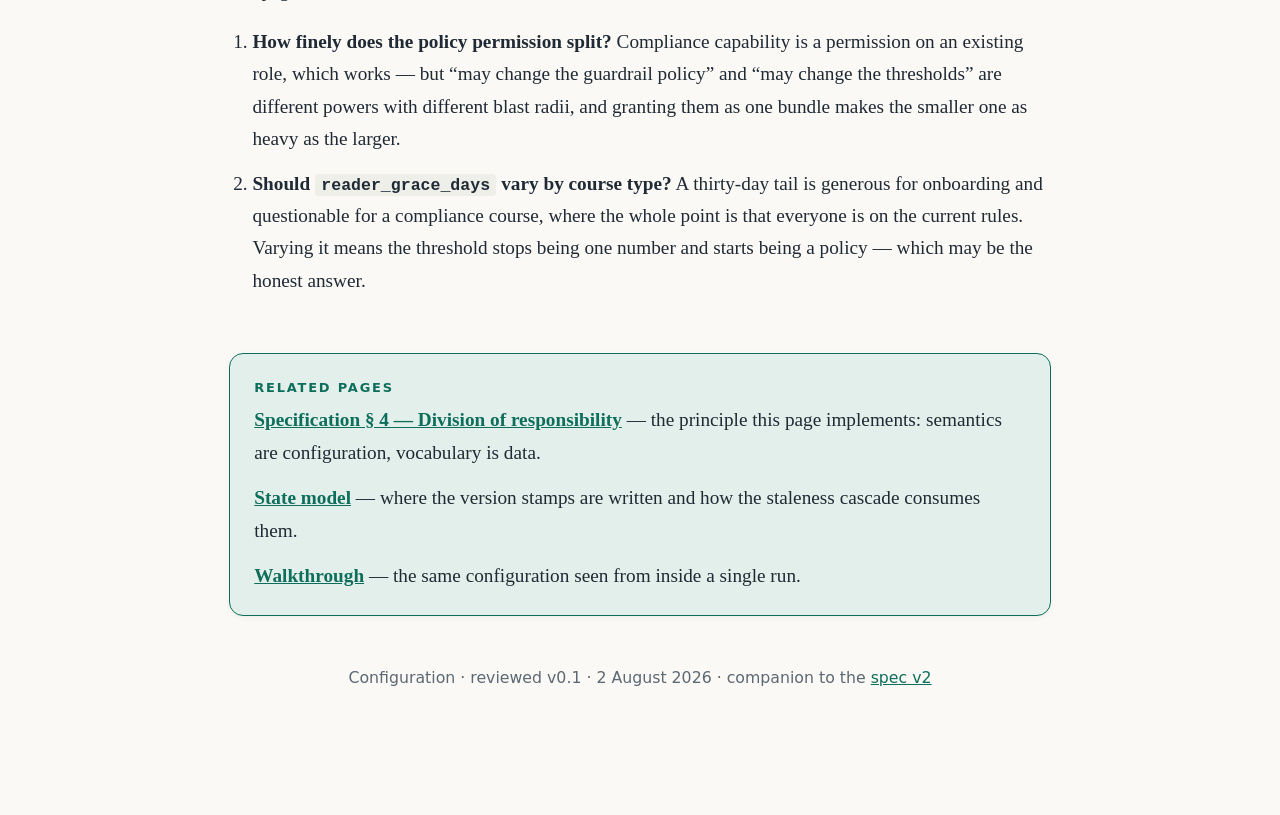
==== commit 8f3439de: "fix: apply the four-lens audit — two model defects and ten stale claims Model: - topics() in content" ====
--- a/configuration.html
+++ b/configuration.html
@@ -180,7 +180,7 @@
           </tr>
           <tr>
             <td class="role">Thresholds</td>
-            <td>Repair budget, size limits, whether visual review is mandatory, whether publication needs a second approver</td>
+            <td>Repair budget, size limits, which block types carry visual review, whether publication needs a second approver</td>
             <td>Organization admin</td>
             <td><span class="status proposed">added here</span></td>
           </tr>
@@ -439,7 +439,7 @@
           <tr>
             <td class="role">Guardrails</td>
             <td>No managed guardrail anywhere. The client is the Anthropic SDK, so nothing is wrapped invisibly; what exists is hand-written — query DSL checks and prompt envelopes, which is precisely the pattern this project is arguing against</td>
-            <td>Explicit evaluation hops at four points — which is why they are visible in the state machine and in the trace</td>
+            <td>Explicit evaluation hops at five points — which is why they are visible in the state machine and in the trace</td>
           </tr>
           <tr>
             <td class="role">Policy bundle, thresholds</td>
--- a/spec.css
+++ b/spec.css
@@ -738,6 +738,36 @@
 .menu-grid { display: grid; grid-template-columns: repeat(2, 1fr); gap: 0.8rem; }
 @media (max-width: 780px) { .menu-grid { grid-template-columns: 1fr; } }
 
+/* A stage header spans the grid so the cards under it read as one step. The
+   budget is measured from the pages, not guessed — it is the question every
+   reader asks before starting a nine-document set. */
+.stage-head {
+  grid-column: 1 / -1;
+  display: flex; align-items: baseline; gap: 0.6rem; flex-wrap: wrap;
+  font-family: var(--sans); margin: 1.45rem 0 0.1rem;
+}
+.stage-head:first-child { margin-top: 0.3rem; }
+.stage-head .sh-n {
+  flex: none; align-self: center;
+  width: 1.5rem; height: 1.5rem; border-radius: 999px;
+  display: inline-flex; align-items: center; justify-content: center;
+  background: var(--accent); color: var(--paper);
+  font-size: 0.76rem; font-weight: 700;
+}
+.stage-head .sh-t { font-size: 0.94rem; font-weight: 650; color: var(--ink); }
+.stage-head .sh-t em { font-style: normal; font-weight: 400; color: var(--muted); }
+.stage-head .sh-time {
+  margin-left: auto; font-size: 0.78rem; color: var(--muted); white-space: nowrap;
+}
+.stage-head.later .sh-n { background: #E9EBE4; color: var(--muted); }
+.stage-head.later .sh-t { color: var(--muted); }
+
+.menu-intro {
+  font-family: var(--sans); font-size: 0.92rem; line-height: 1.55;
+  color: var(--muted); margin: 0 0 0.2rem;
+}
+.menu-intro b { color: var(--ink); font-weight: 650; }
+
 .menu-card {
   display: grid; grid-template-columns: 2.7rem 1fr; gap: 0.85rem;
   align-items: start; padding: 1.05rem 1.15rem;
@@ -762,6 +792,11 @@
   font-family: var(--sans); font-weight: 650; font-size: 1.02rem;
   display: flex; align-items: center; justify-content: space-between; gap: 0.6rem;
 }
+.menu-card .mk-name { display: inline-flex; align-items: baseline; gap: 0.45rem; }
+.menu-card .mk-n {
+  font-family: var(--mono); font-size: 0.74rem; font-weight: 600; color: var(--muted);
+}
+.menu-card.soon .mk-n { opacity: 0.8; }
 .menu-card .mk-desc { font-size: 0.92rem; color: var(--muted); line-height: 1.52; margin-top: 0.28rem; }
 .menu-card.soon { opacity: 0.62; box-shadow: none; background: rgba(242, 243, 238, 0.4); }
 .menu-card.soon .mk-icon { background: #E9EBE4; color: var(--muted); border-color: var(--hairline); }
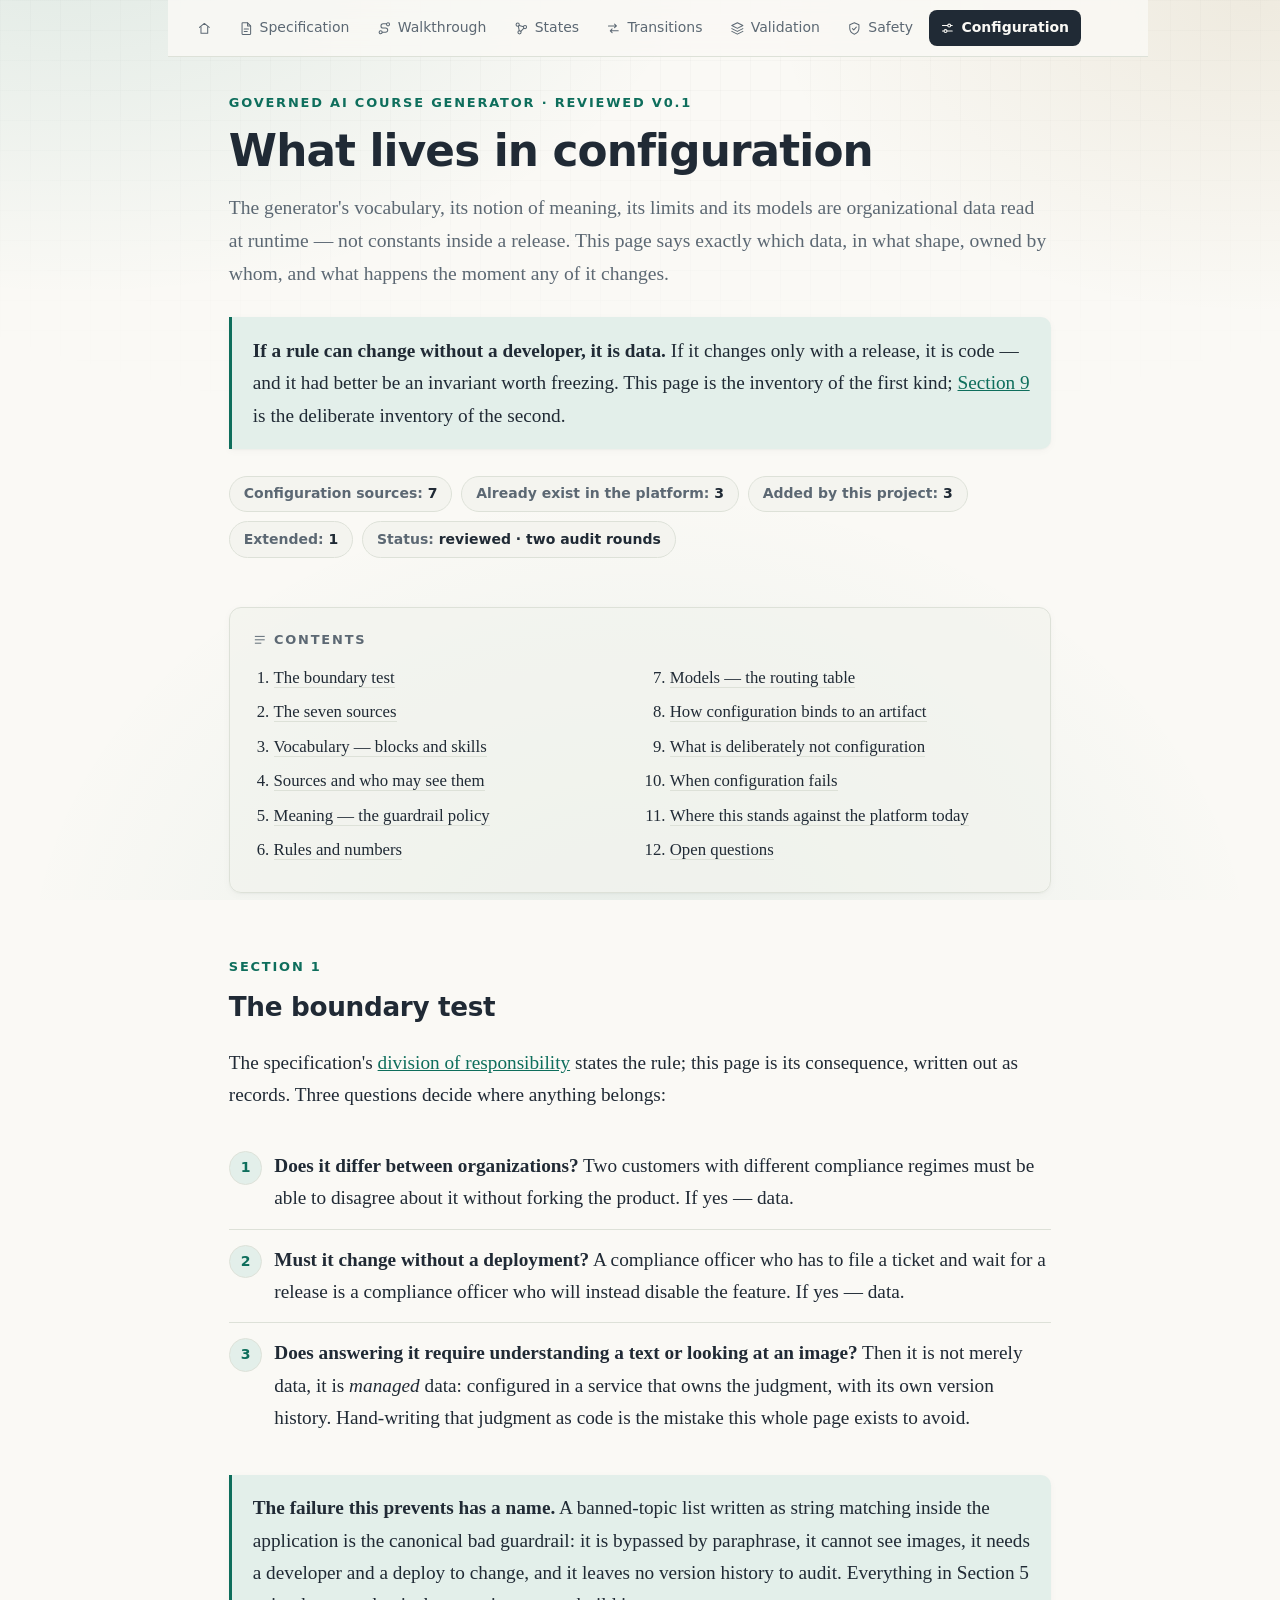
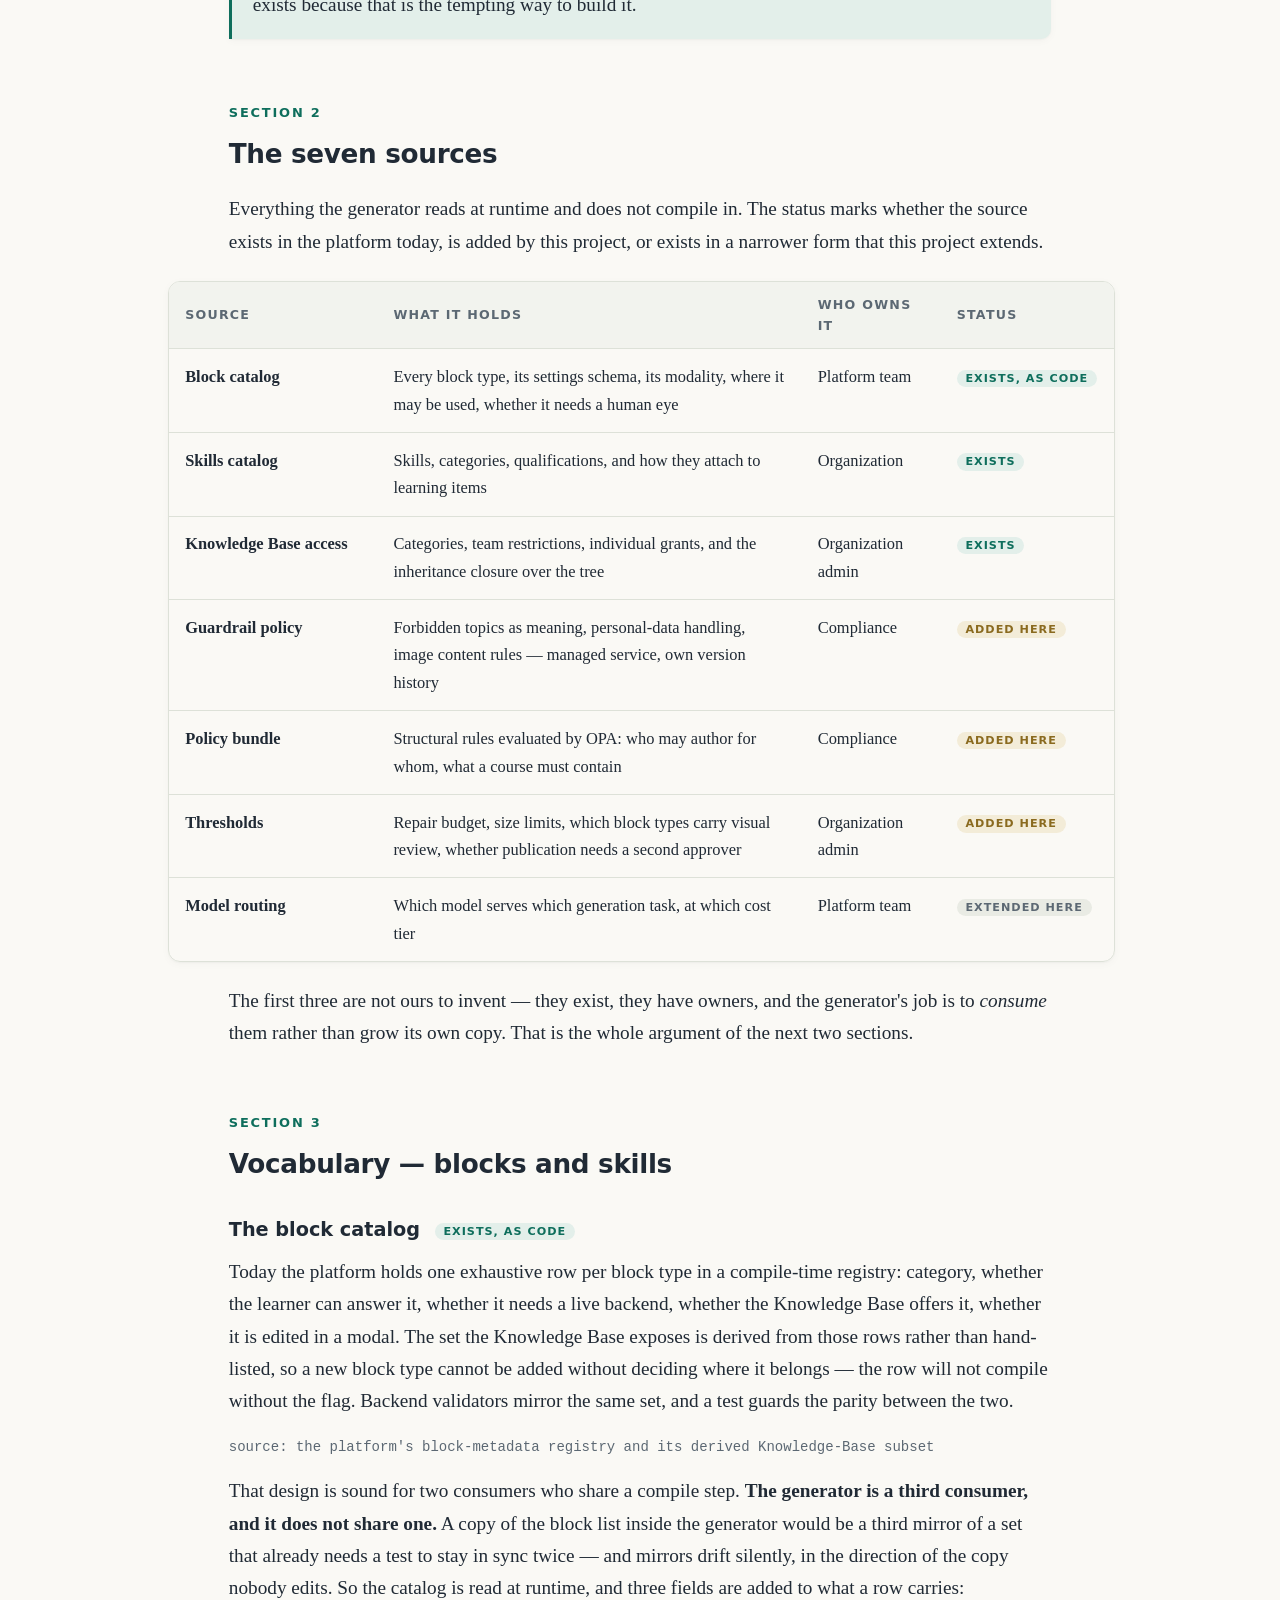
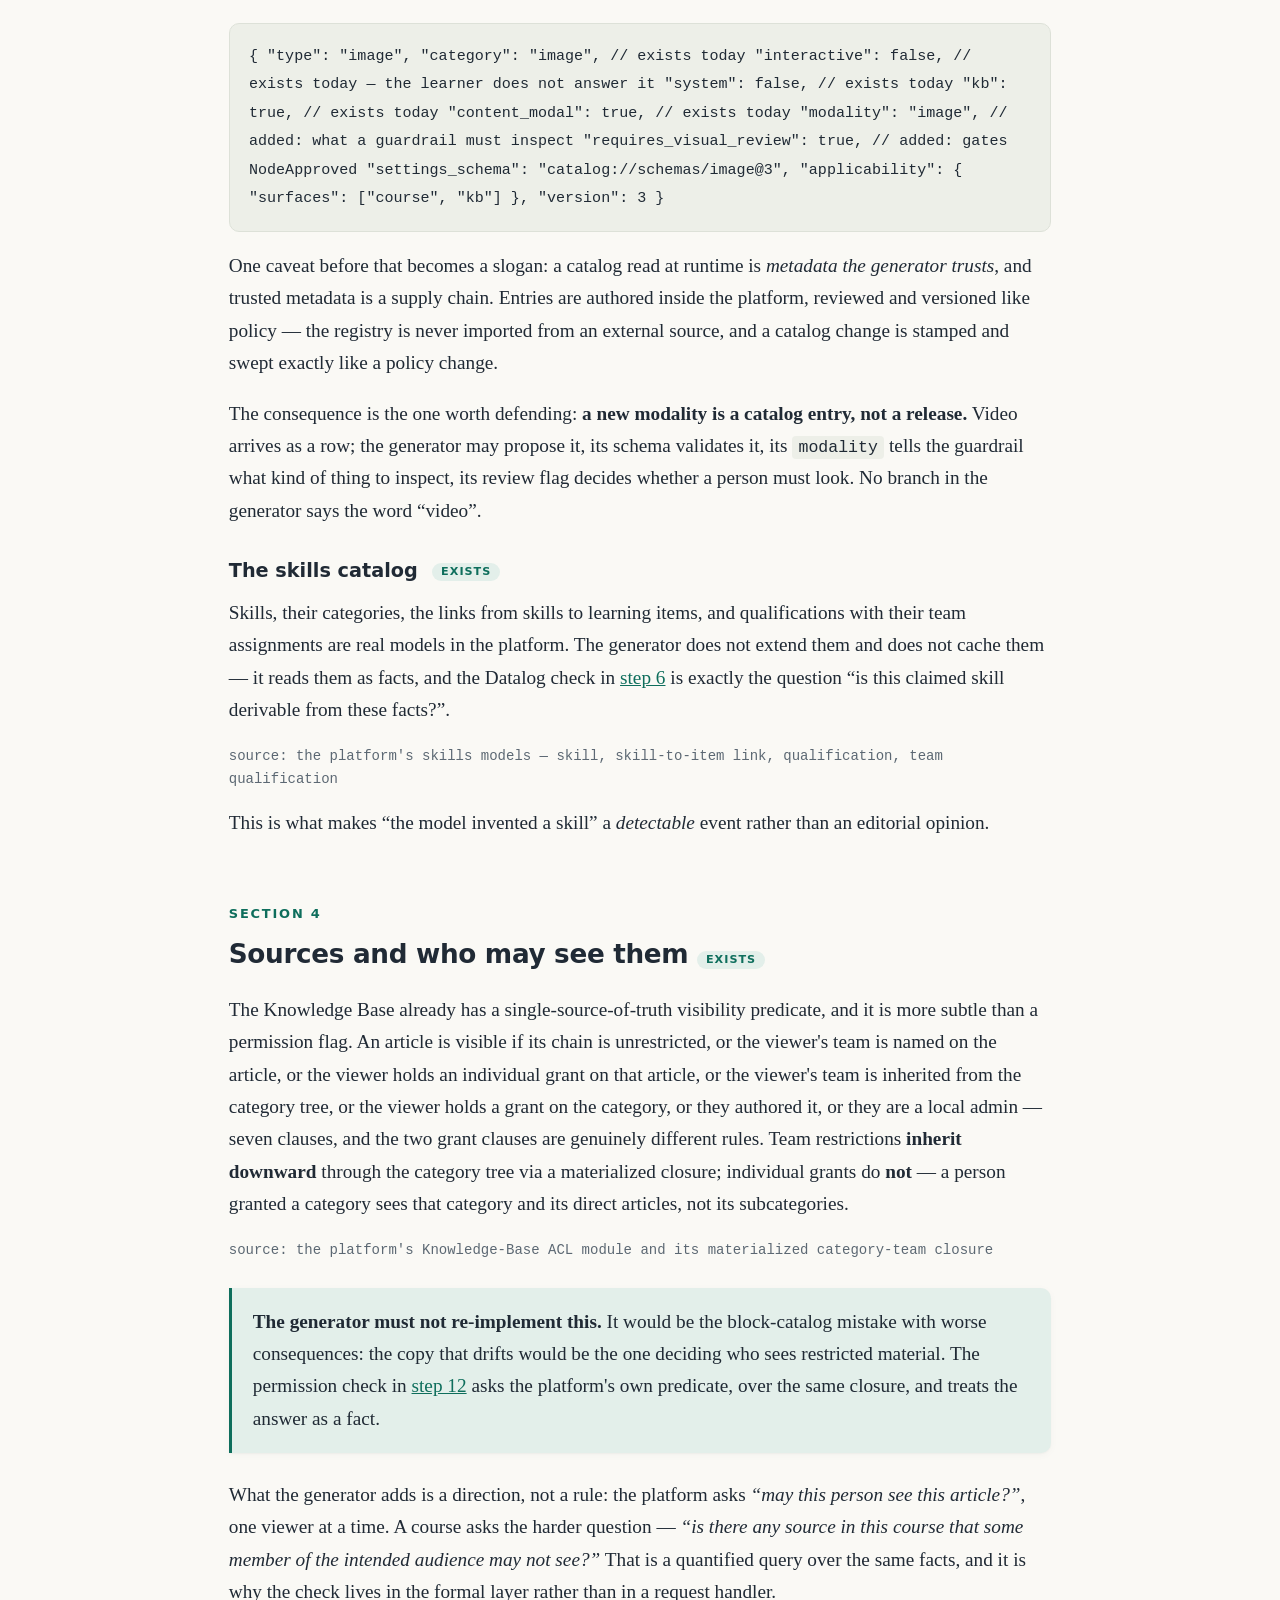
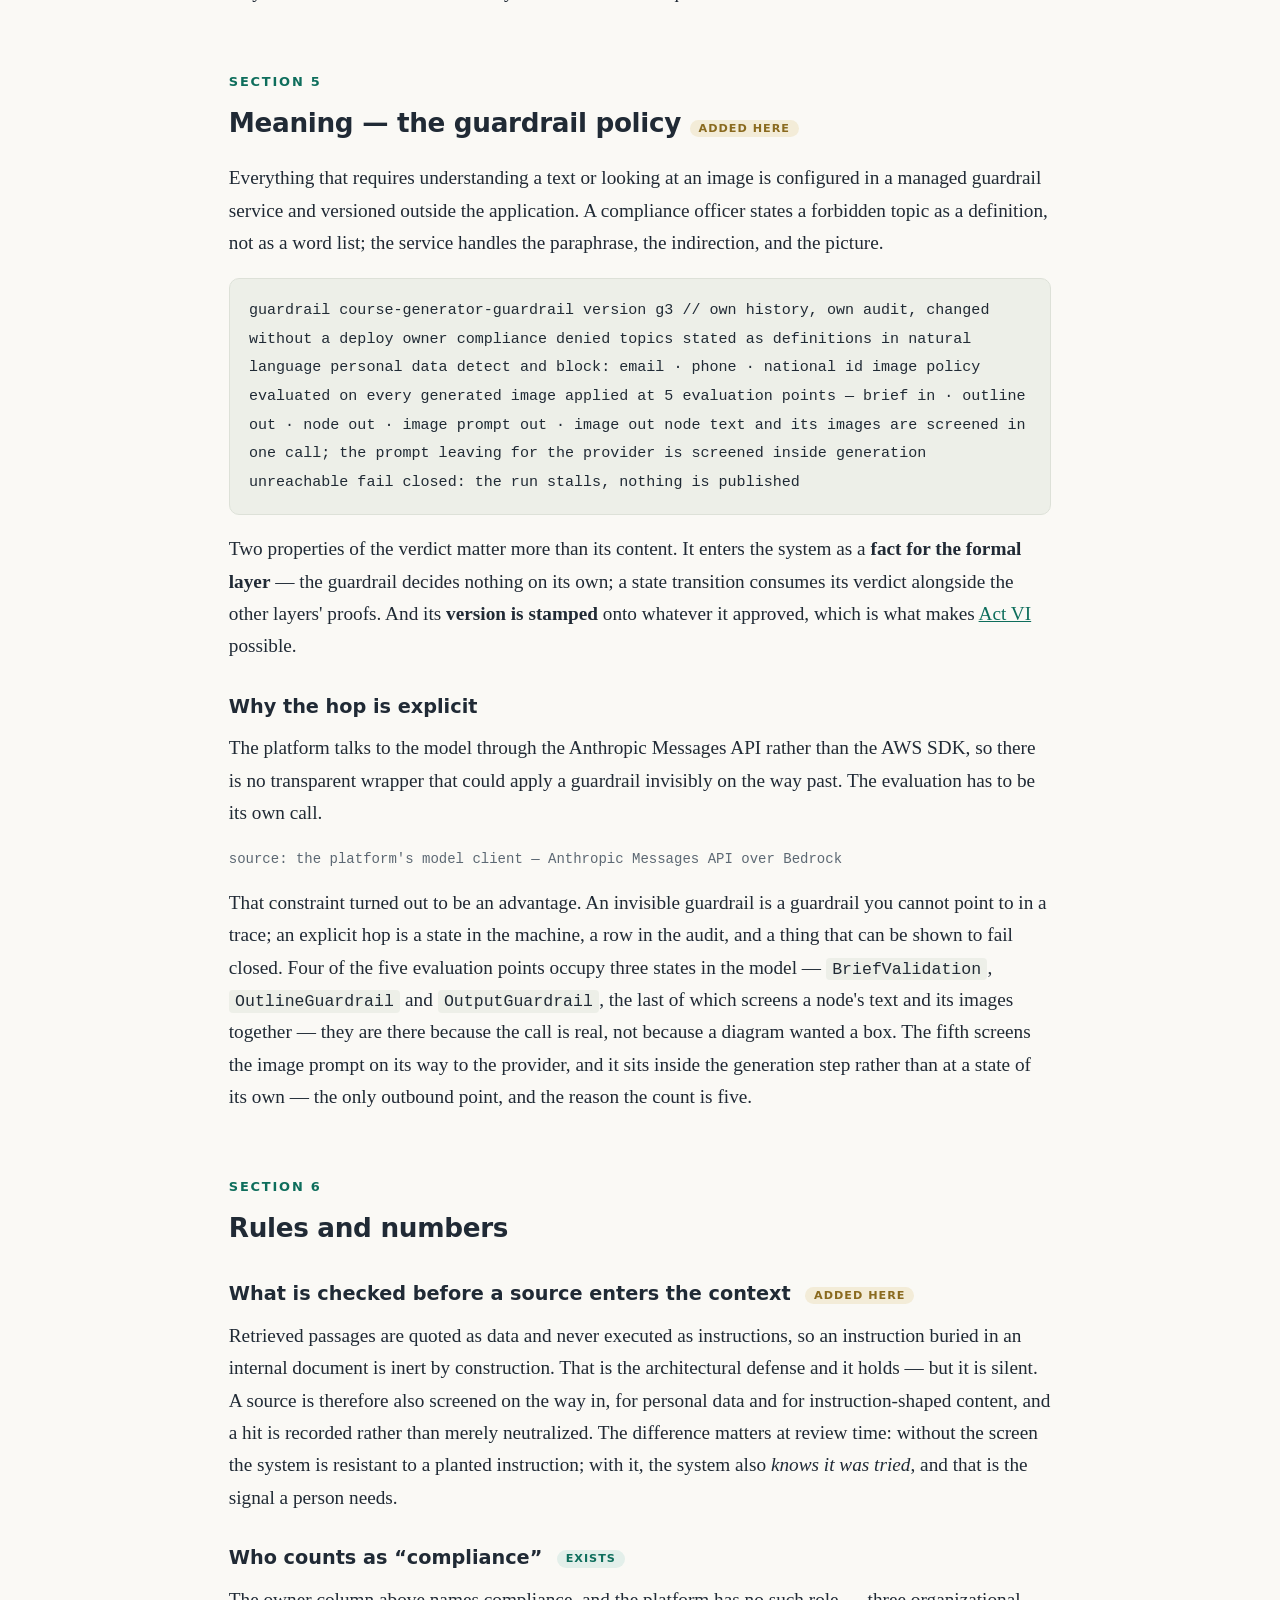
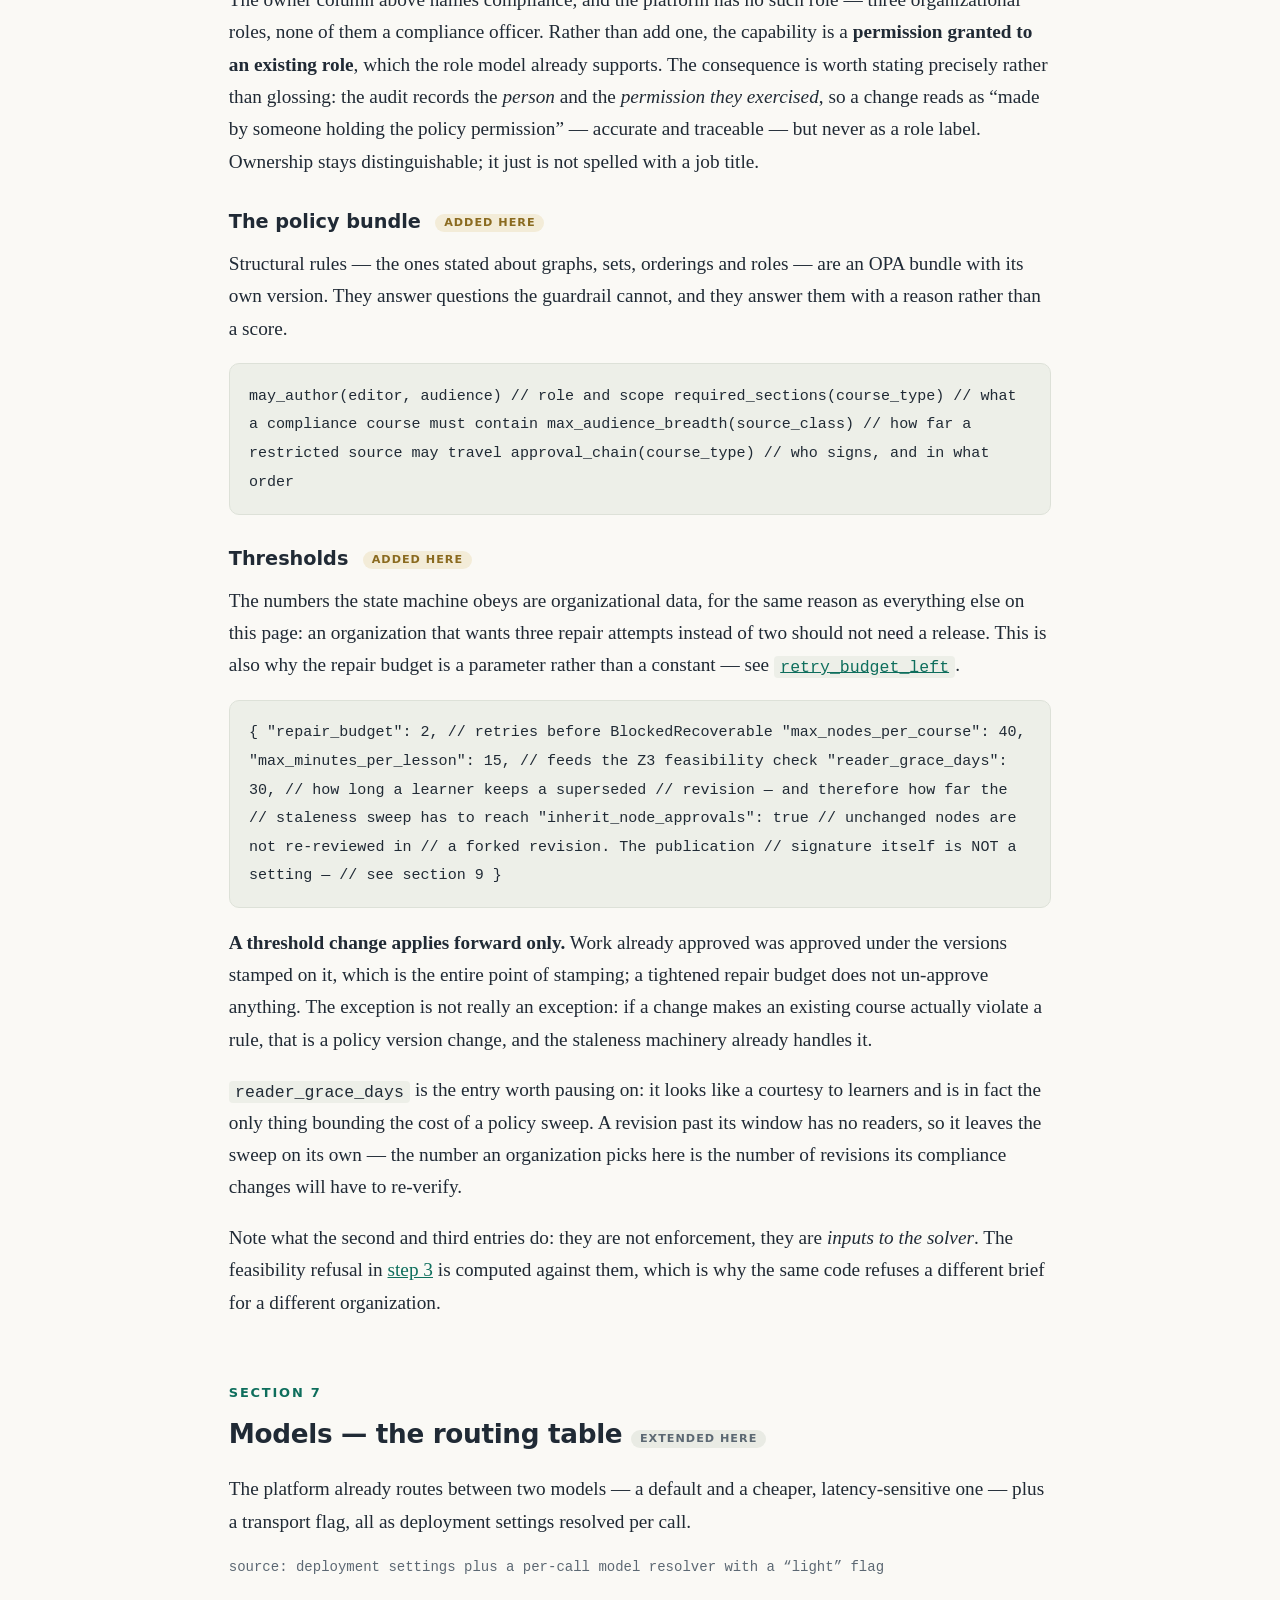
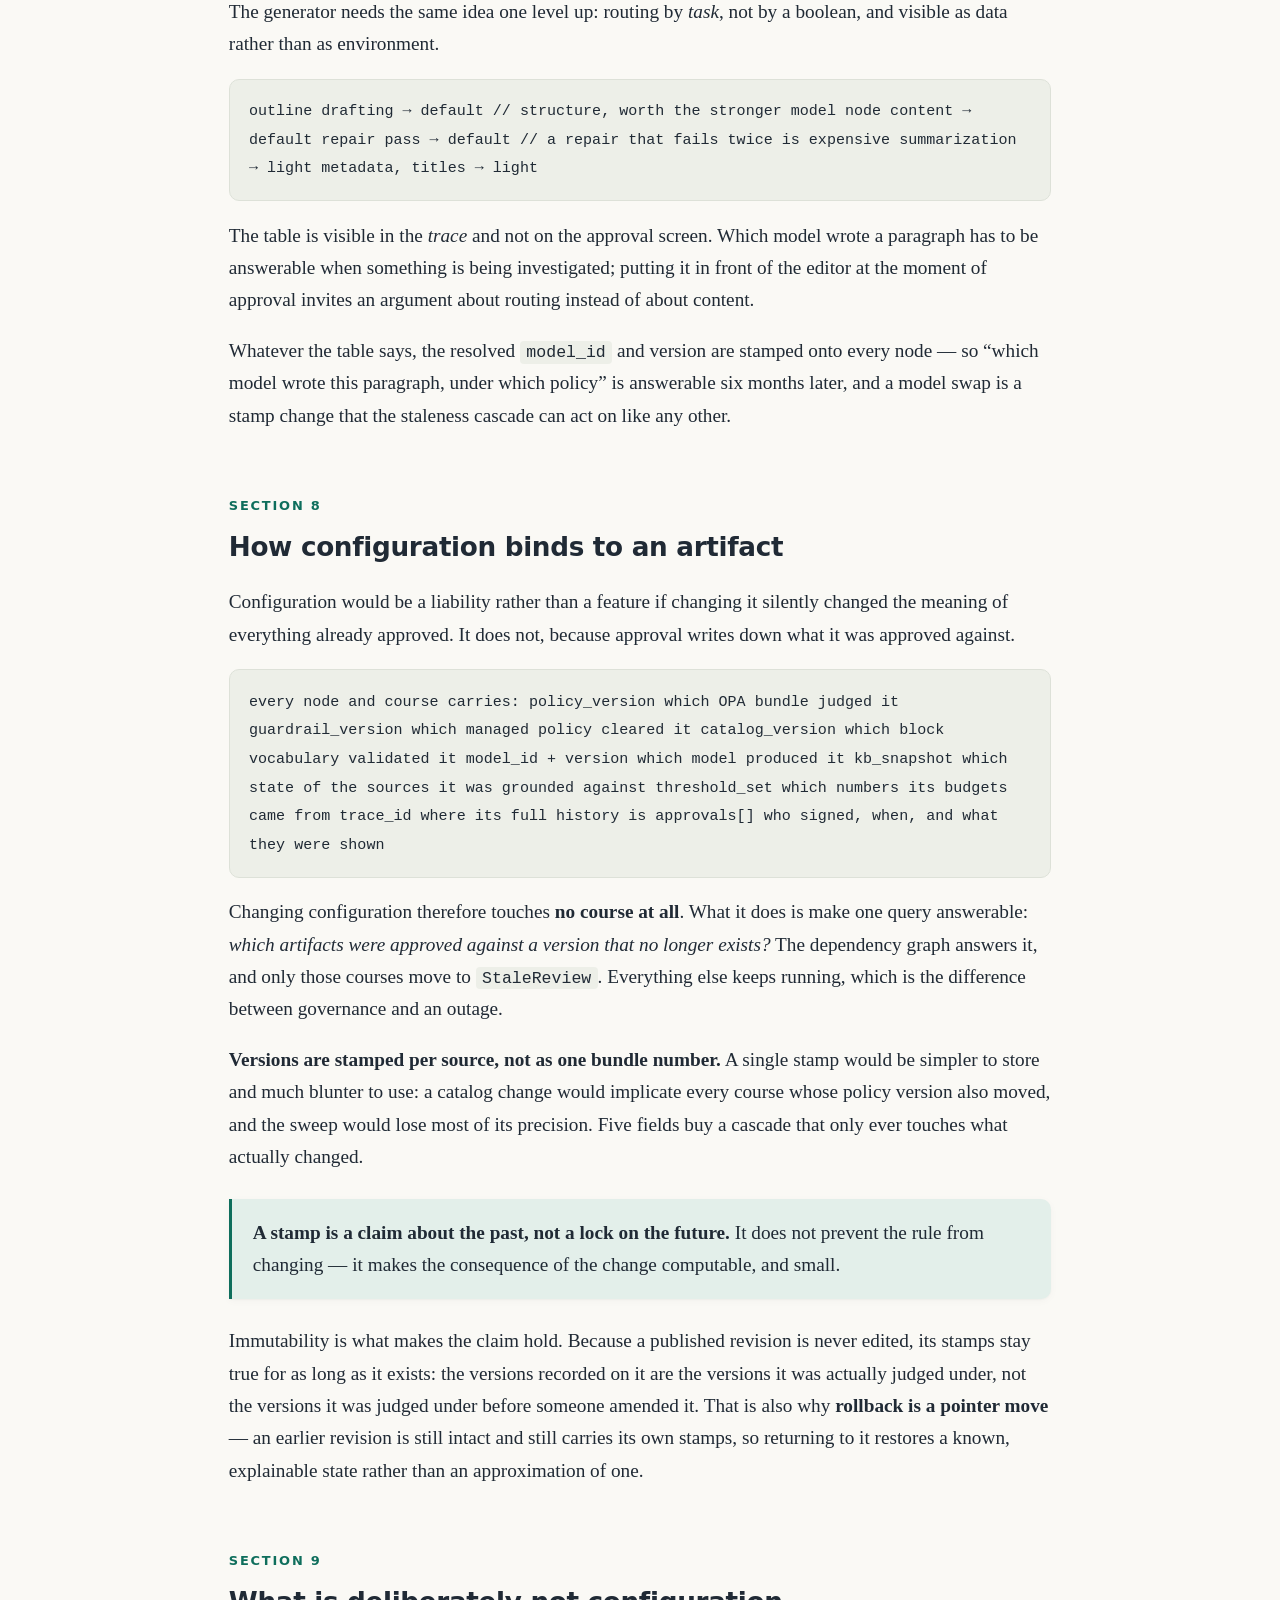
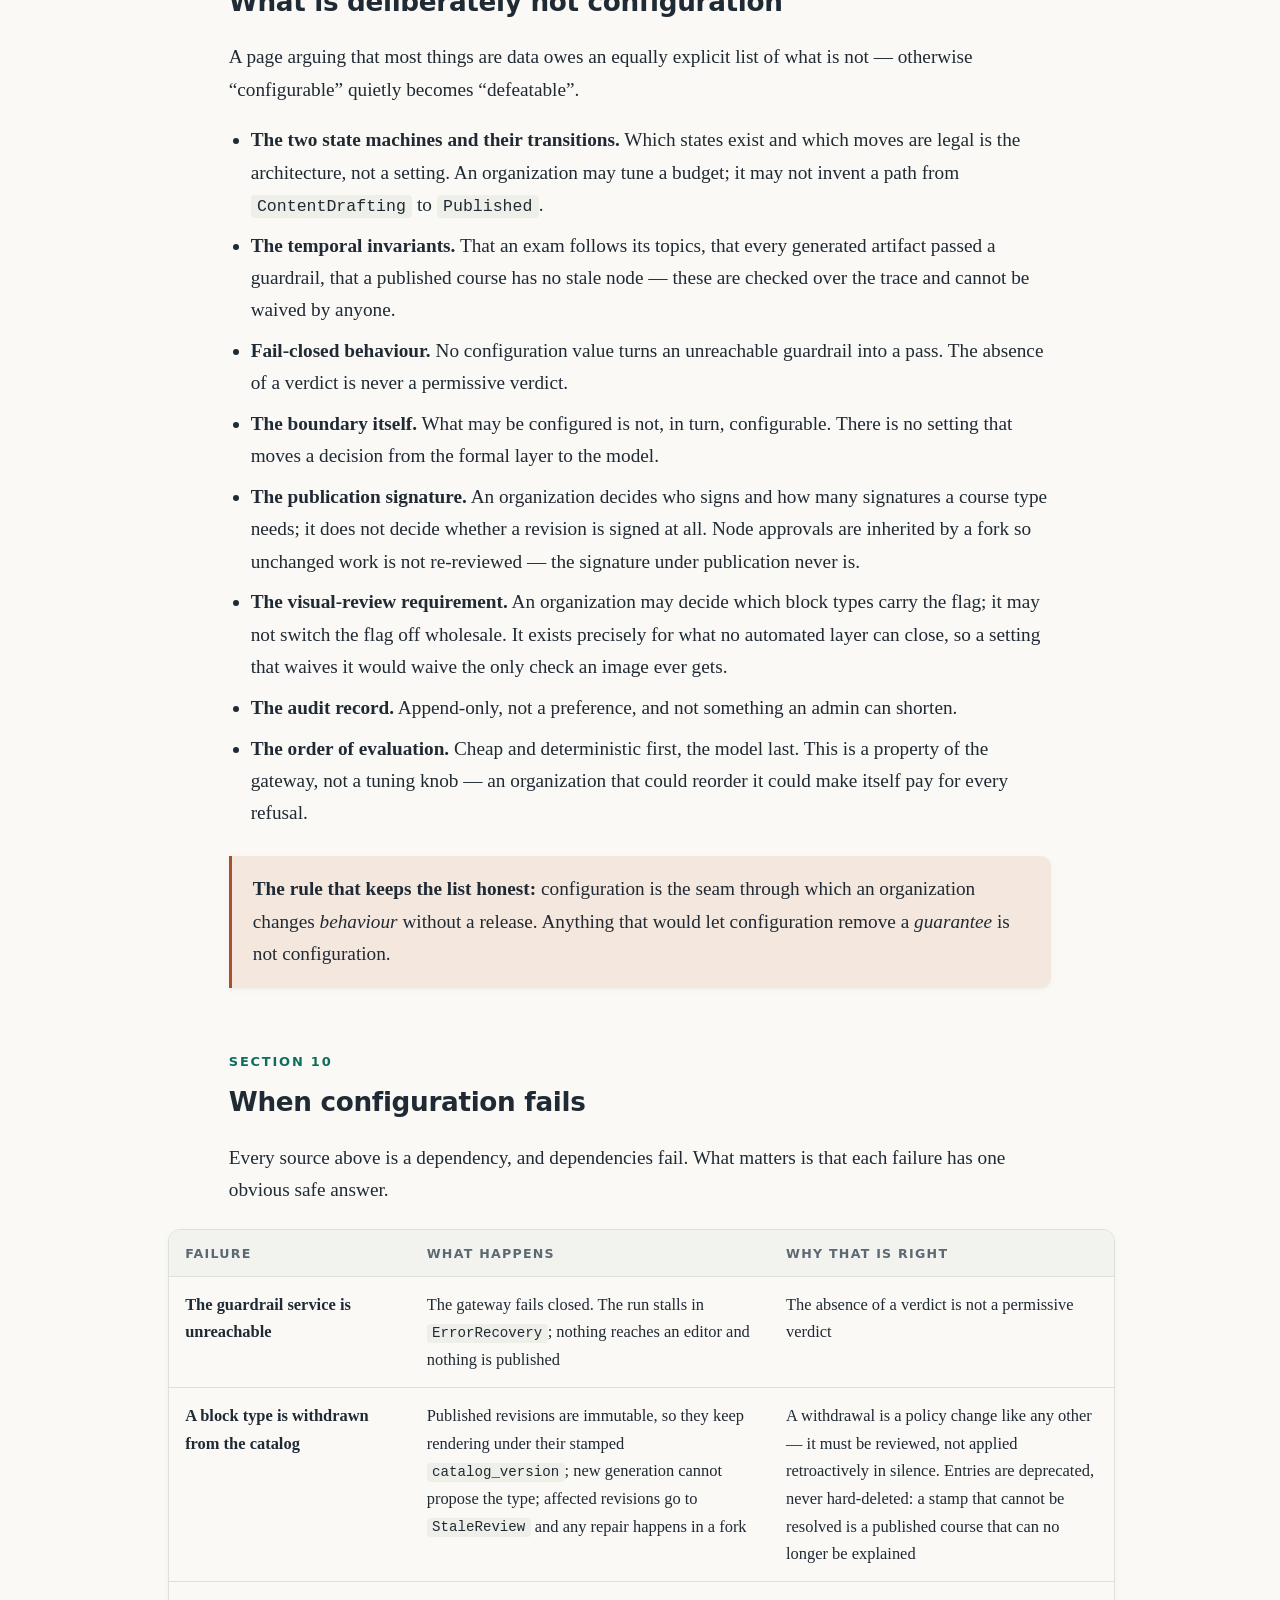
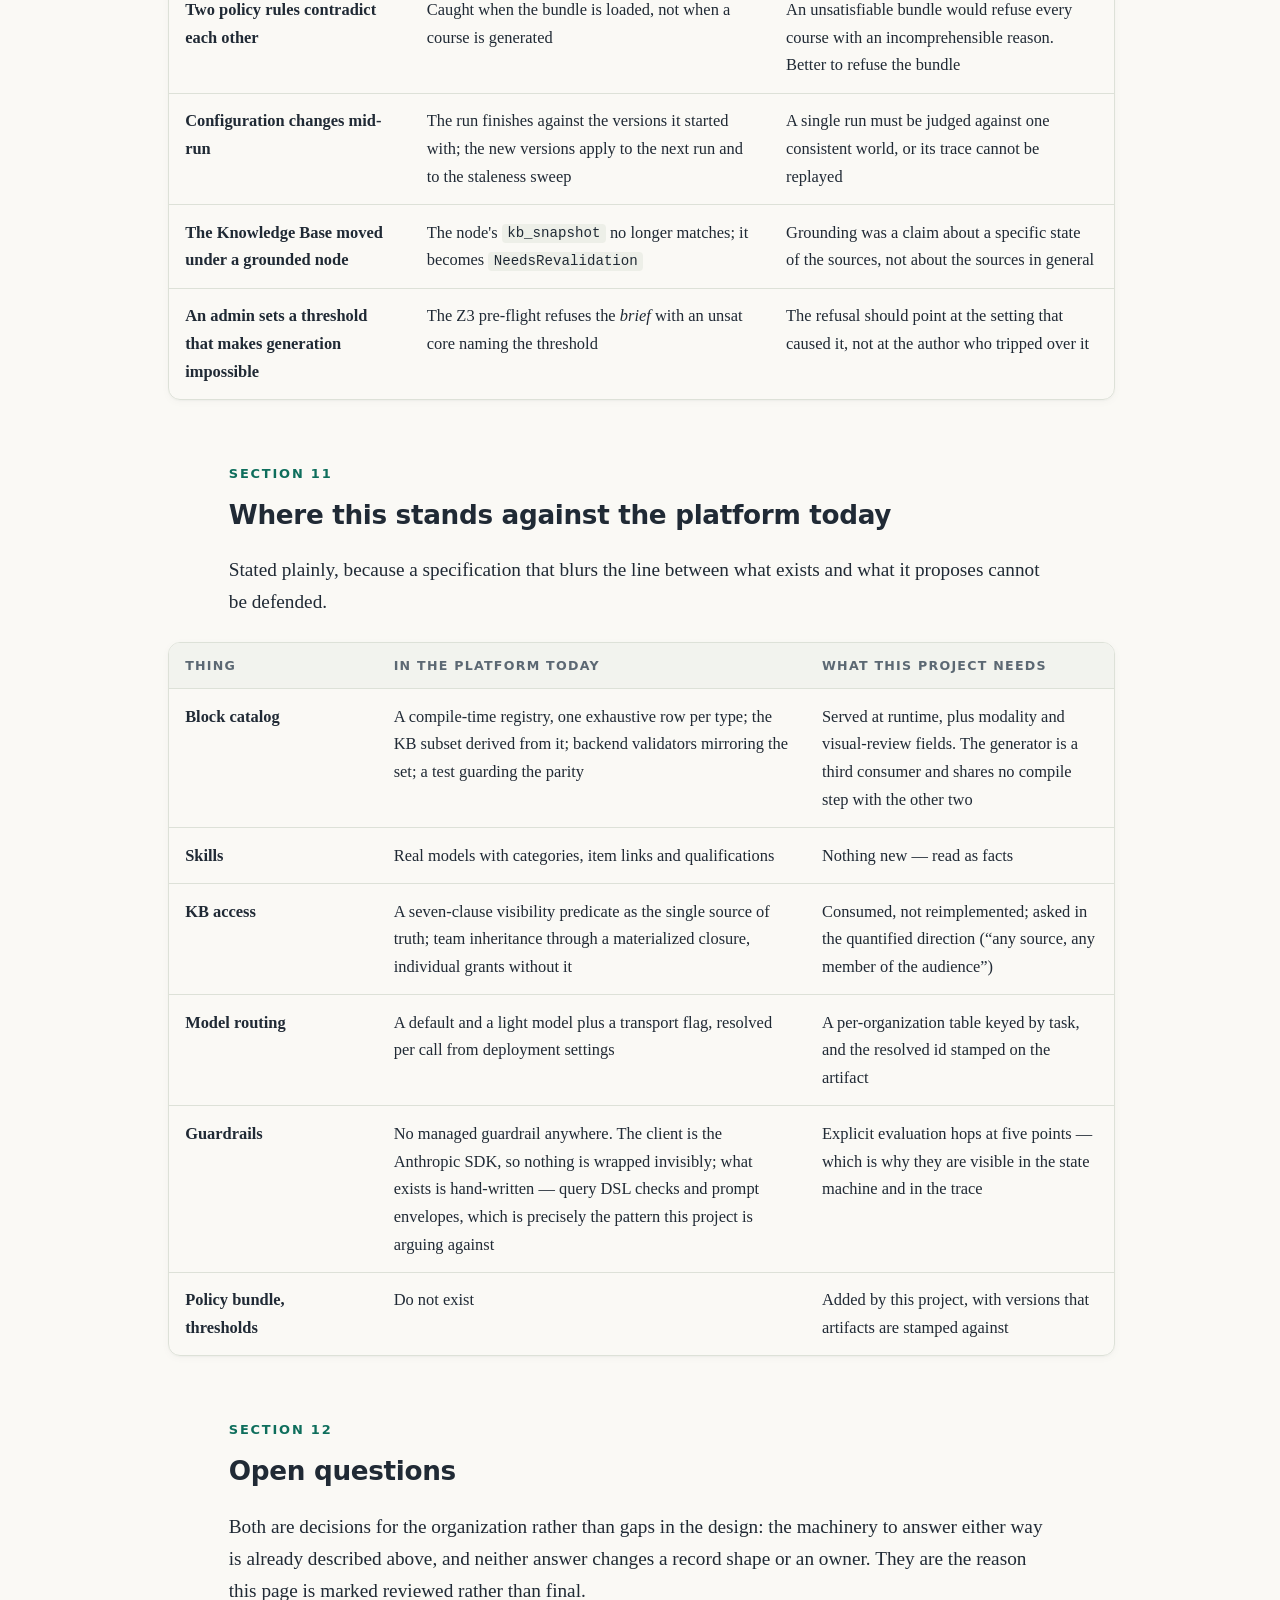
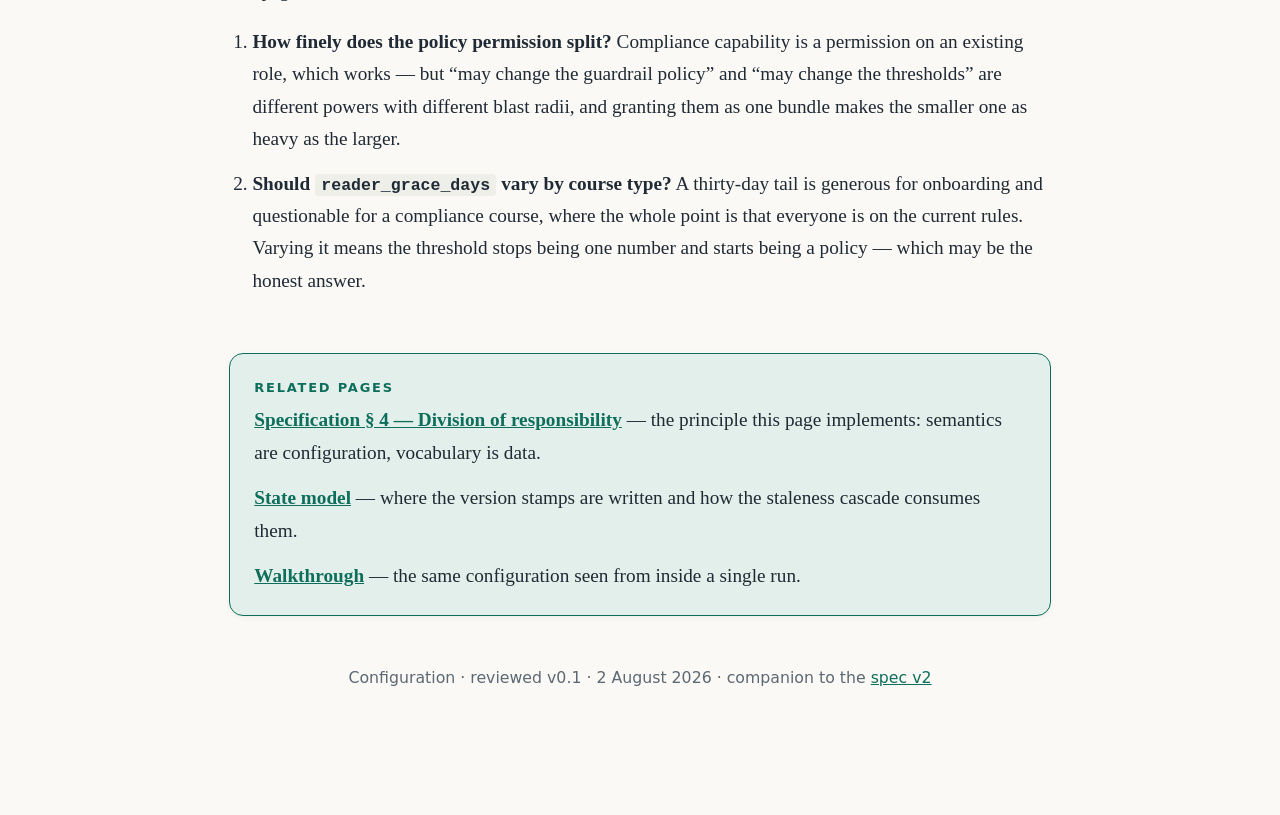
==== commit 234be0b3: "feat: close the eight design questions the audit left open references_live joins NodeChecks — every " ====
--- a/configuration.html
+++ b/configuration.html
@@ -80,12 +80,12 @@
     <span class="series-label">Detailed specifications</span>
     <a href="./" aria-label="Cover" title="Cover"><svg class="ico" aria-hidden="true"><use href="#i-home"></use></svg></a>
     <a href="specification.html"><svg class="ico" aria-hidden="true"><use href="#i-spec"></use></svg>Specification</a>
+    <a href="walkthrough.html"><svg class="ico" aria-hidden="true"><use href="#i-walk"></use></svg>Walkthrough</a>
     <a href="states.html"><svg class="ico" aria-hidden="true"><use href="#i-states"></use></svg>States</a>
-    <a href="walkthrough.html"><svg class="ico" aria-hidden="true"><use href="#i-walk"></use></svg>Walkthrough</a>
-    <span class="here"><svg class="ico" aria-hidden="true"><use href="#i-config"></use></svg>Configuration</span>
     <a href="transitions.html"><svg class="ico" aria-hidden="true"><use href="#i-transitions"></use></svg>Transitions</a>
     <a href="layers.html"><svg class="ico" aria-hidden="true"><use href="#i-layers"></use></svg>Validation</a>
     <a href="safety.html"><svg class="ico" aria-hidden="true"><use href="#i-safety"></use></svg>Safety</a>
+    <span class="here"><svg class="ico" aria-hidden="true"><use href="#i-config"></use></svg>Configuration</span>
   </div>
 
   <header>
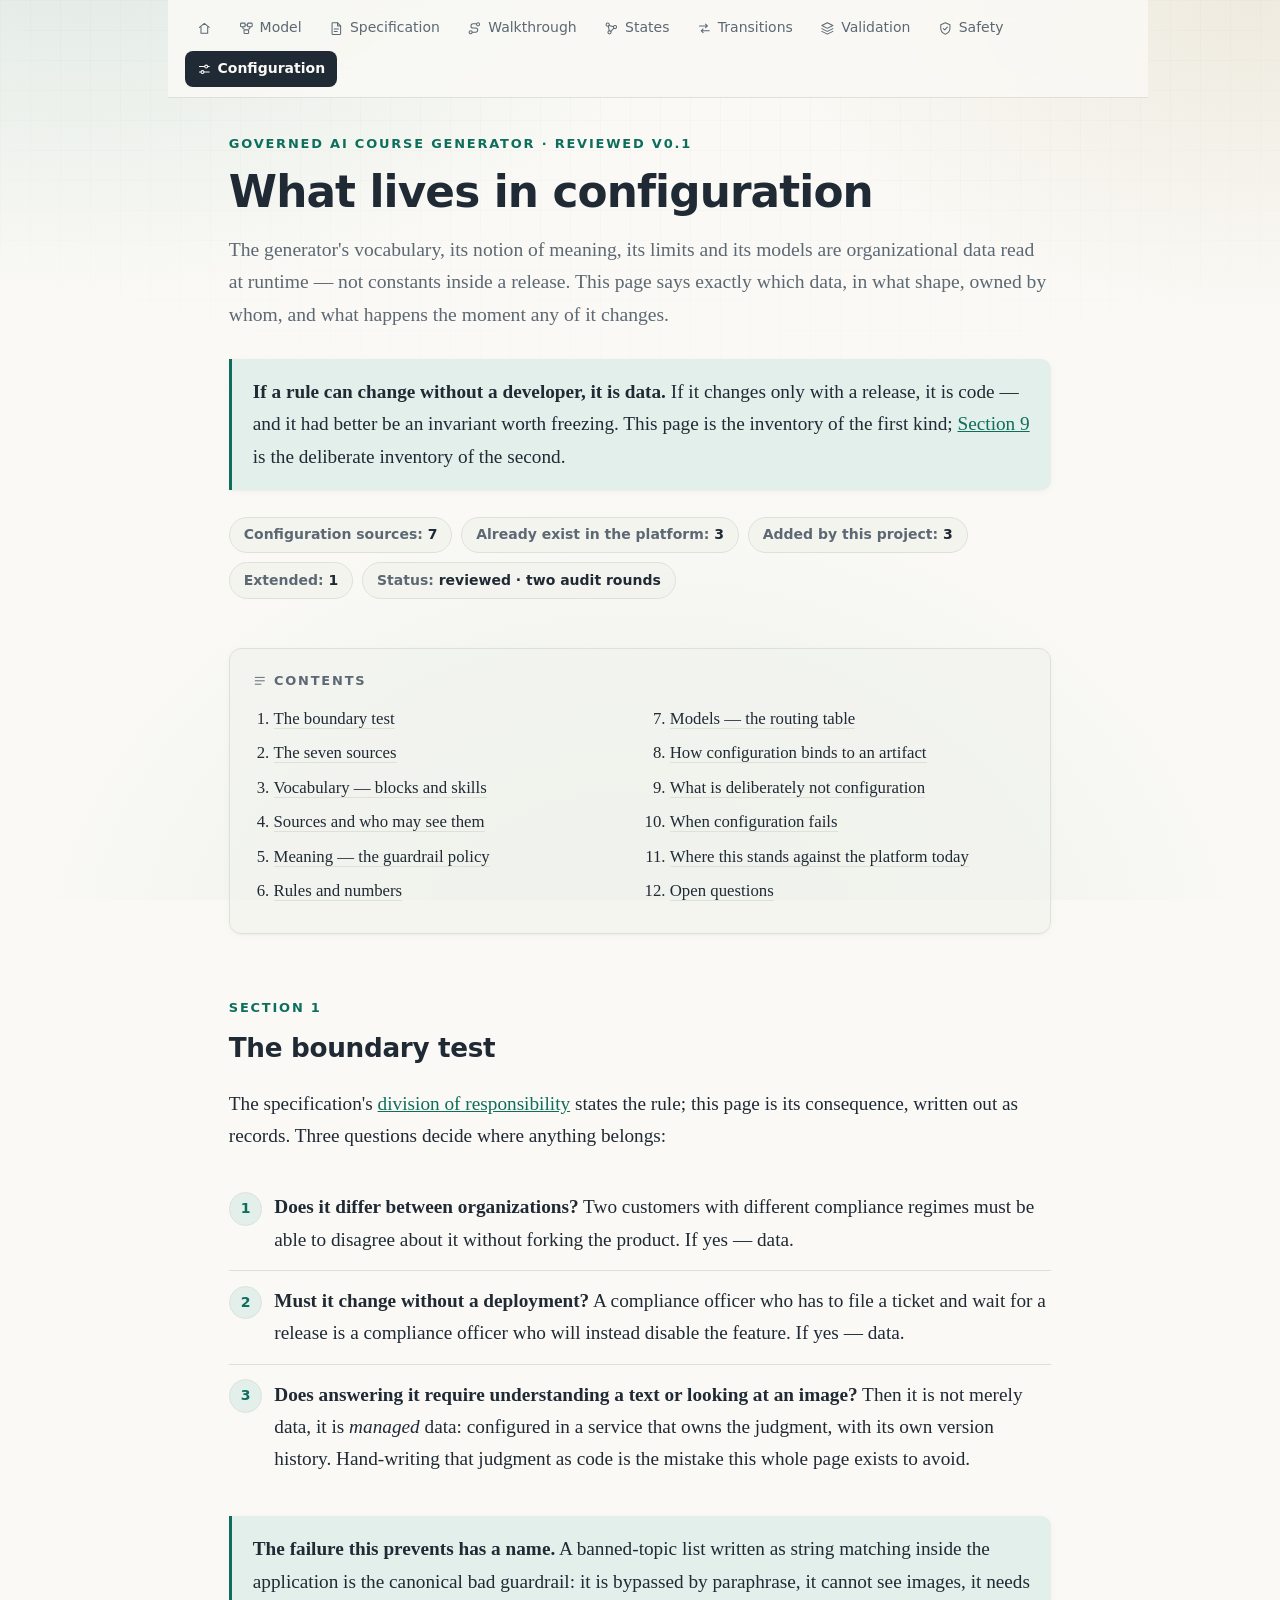
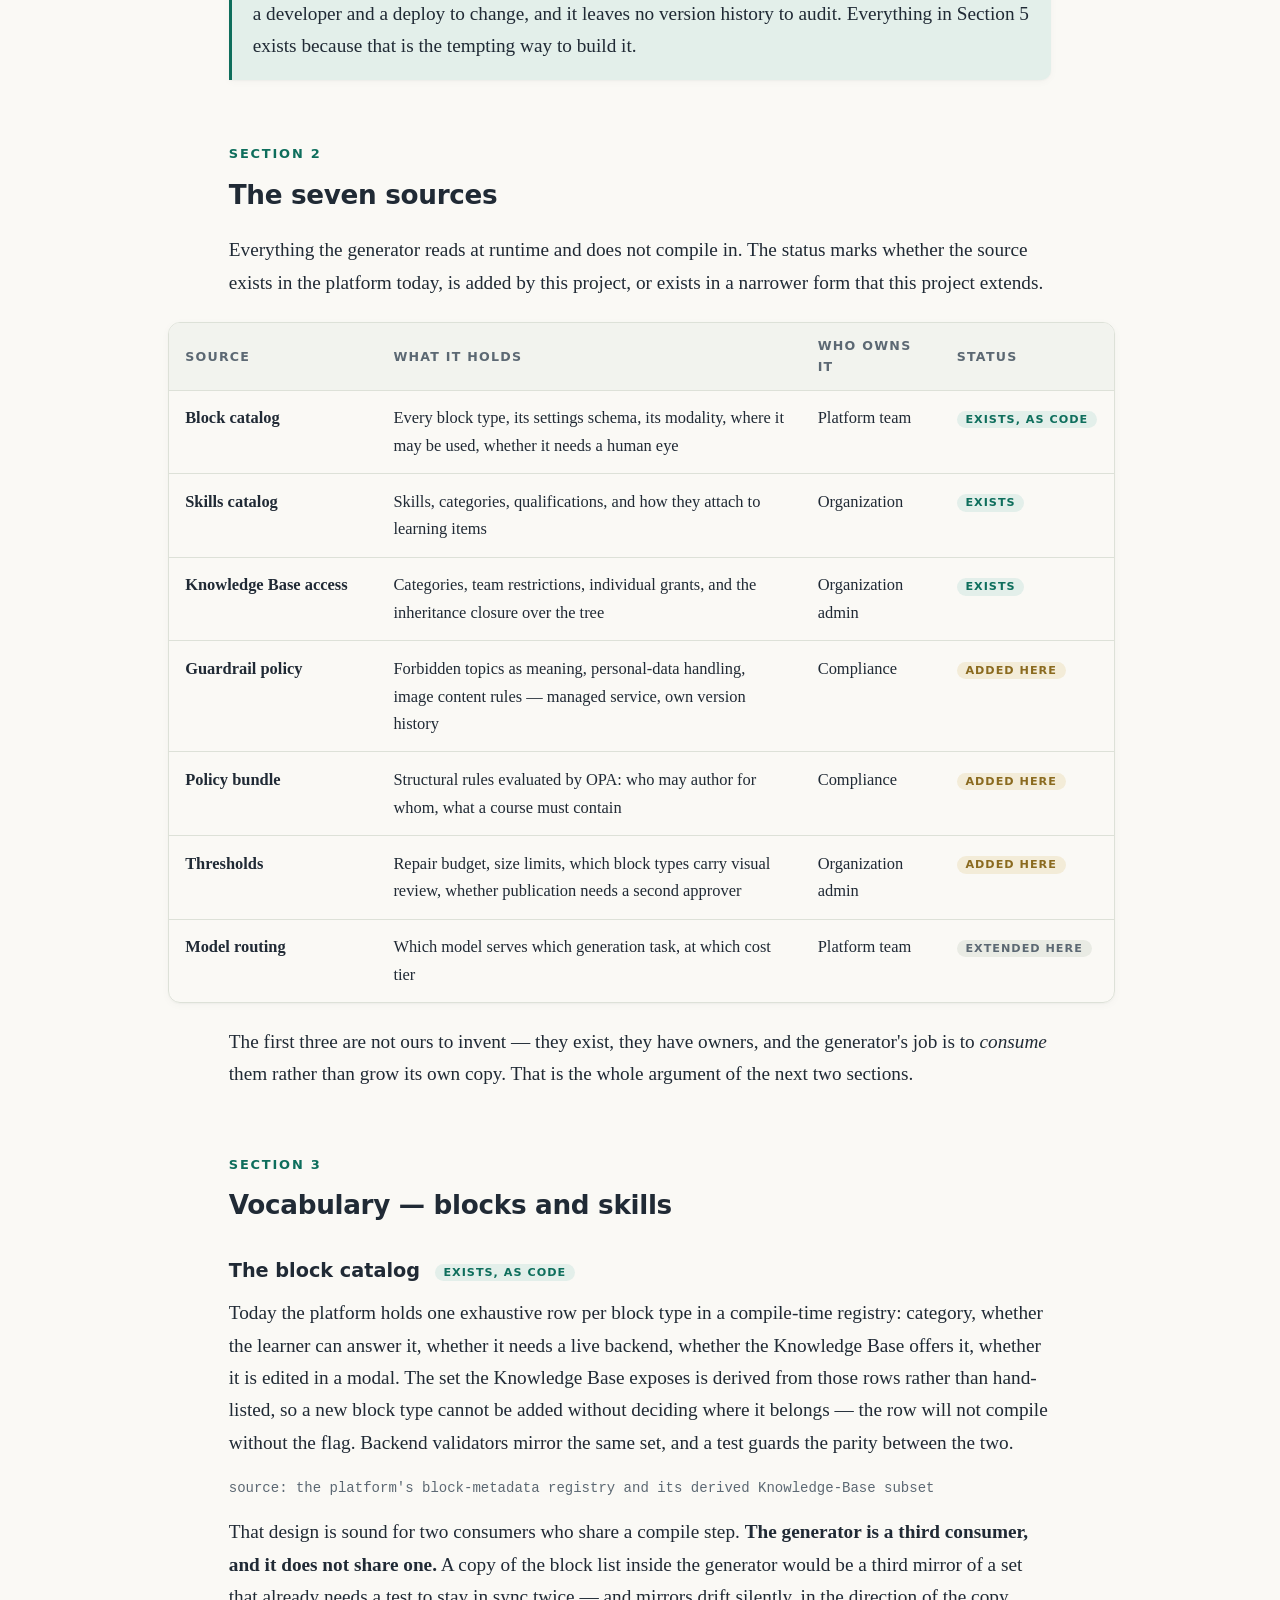
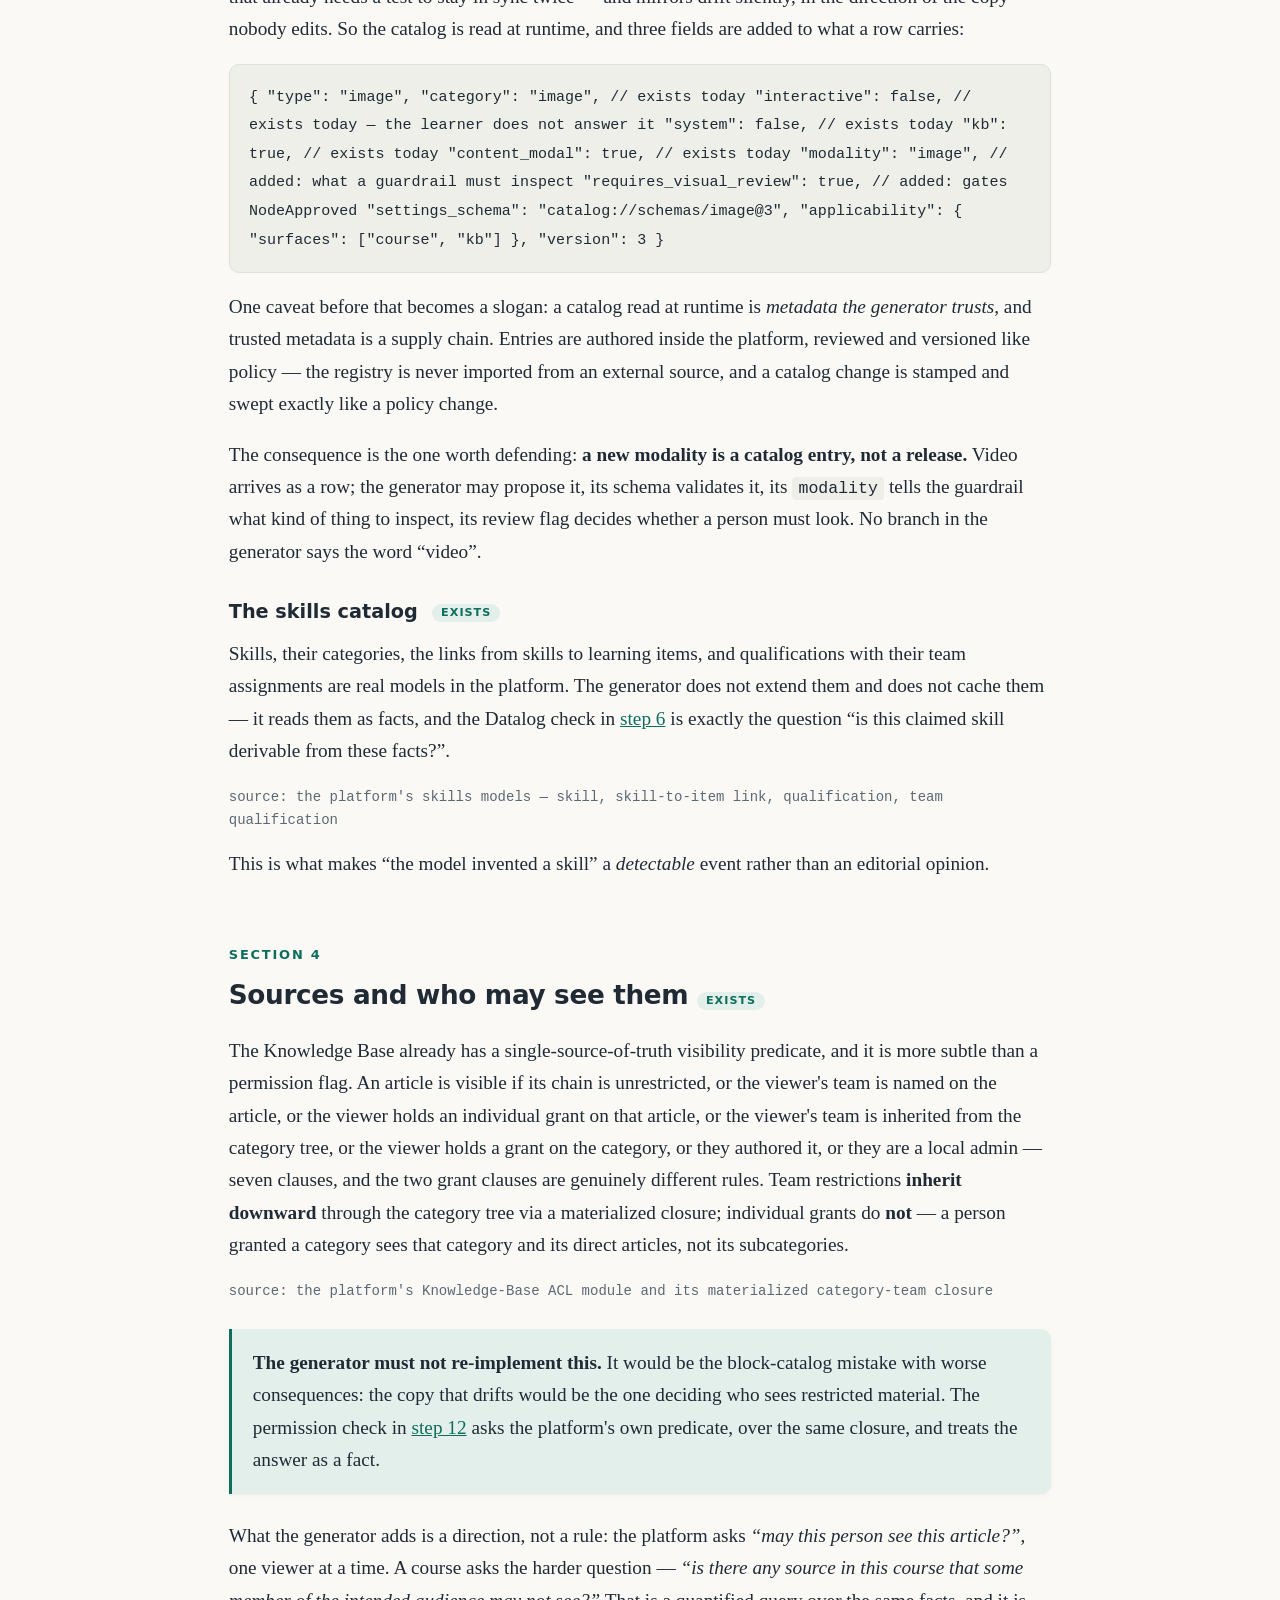
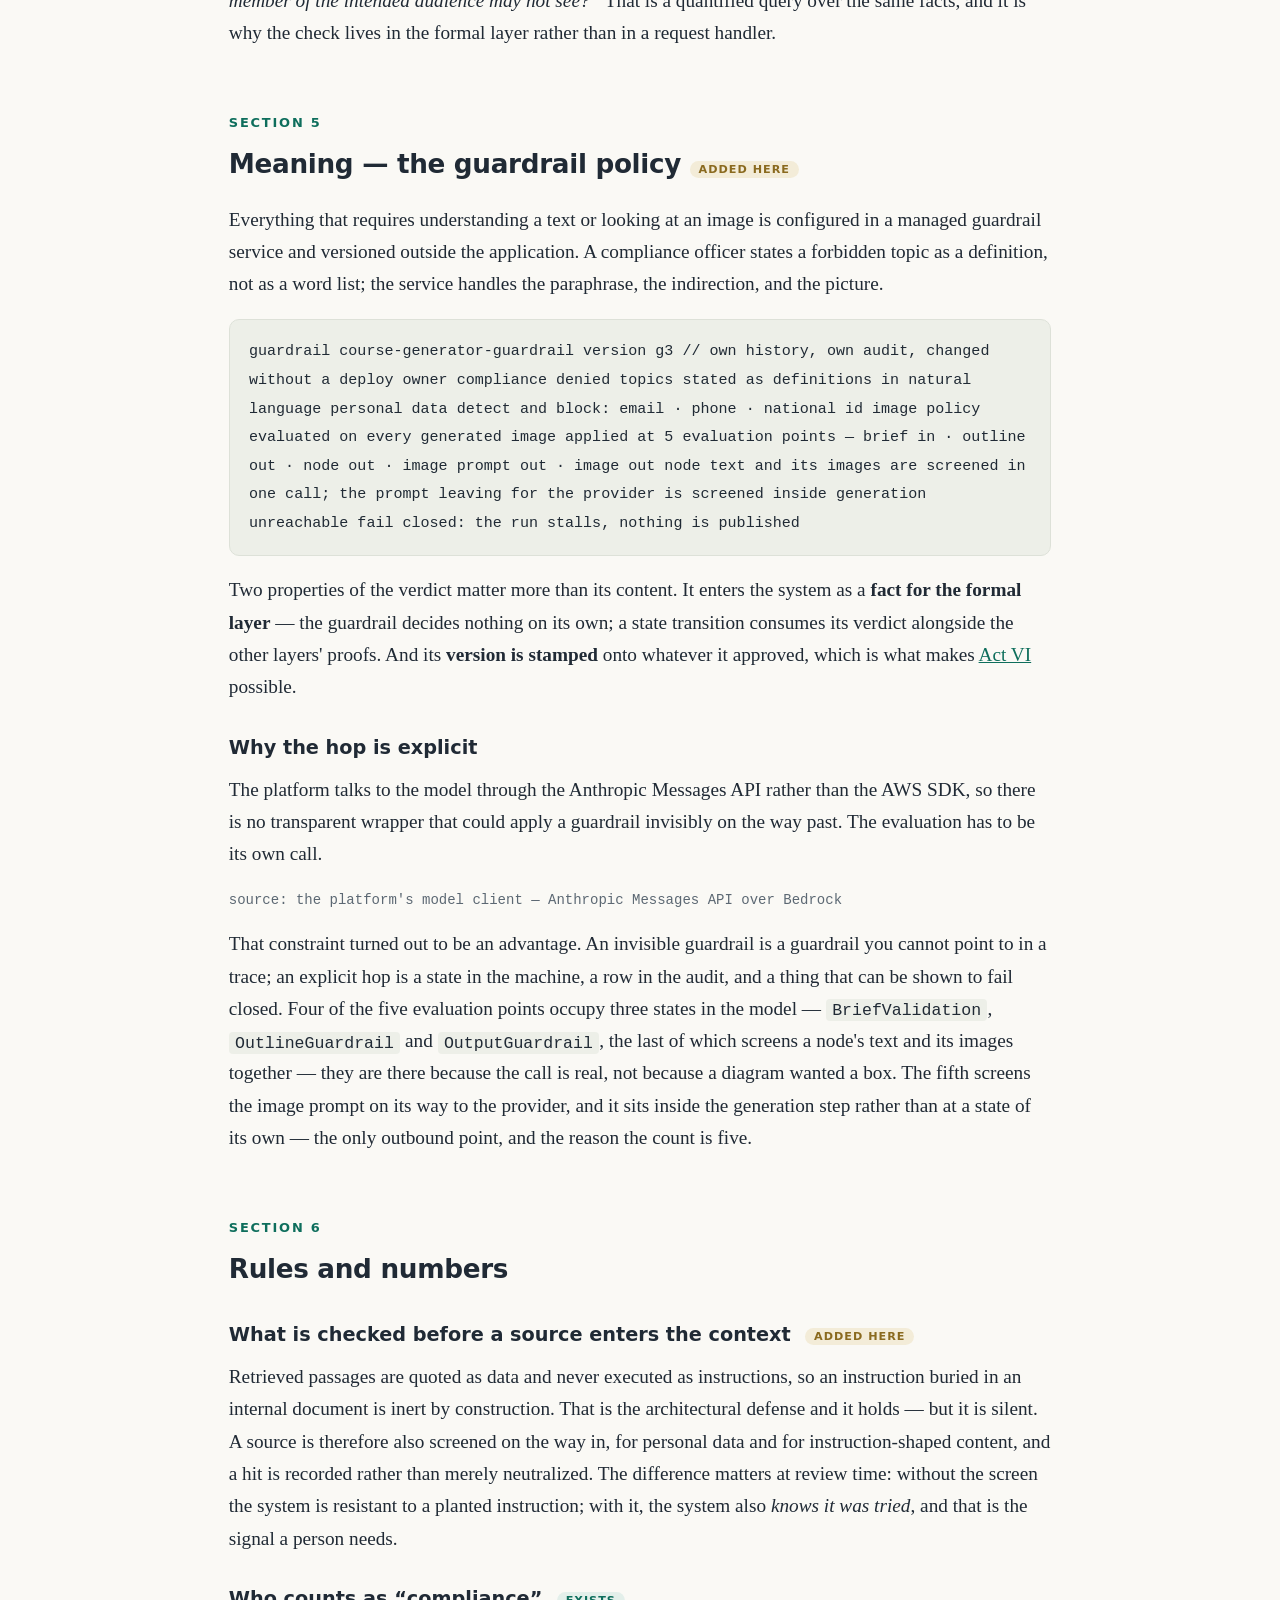
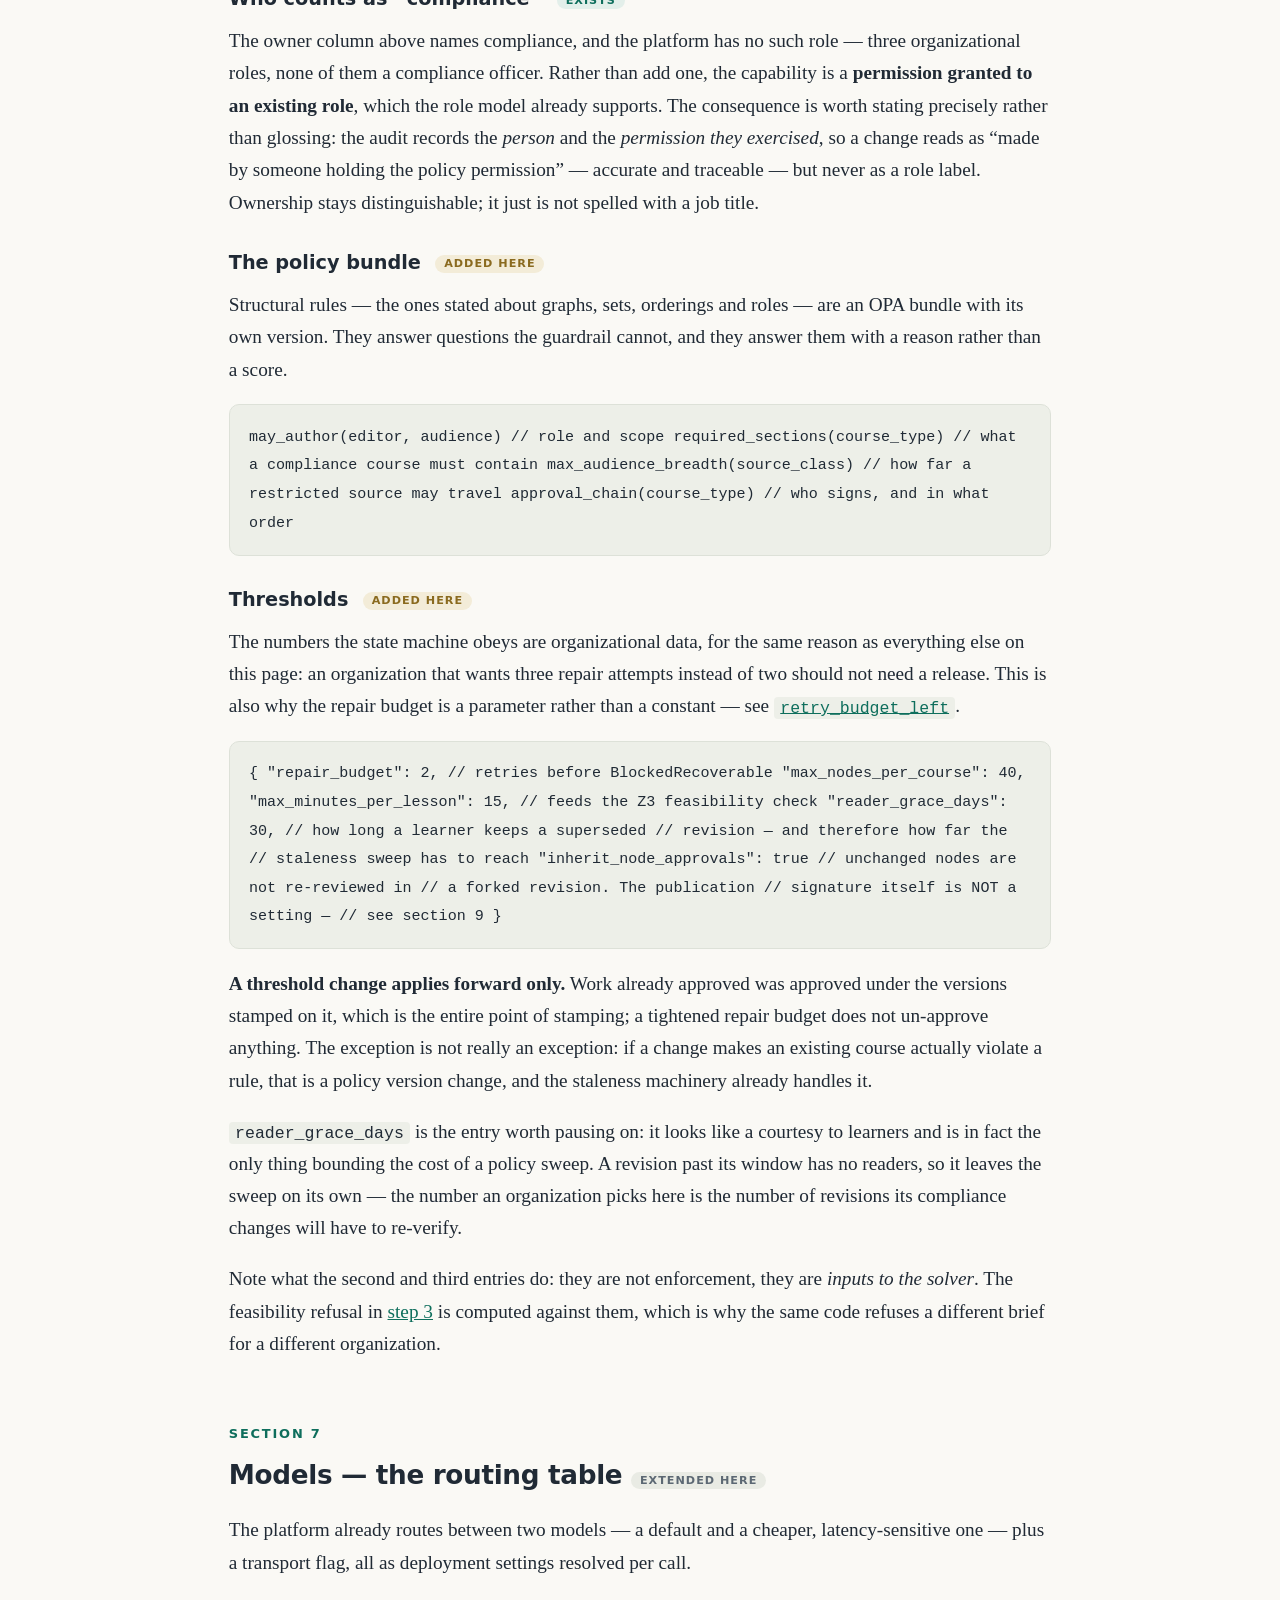
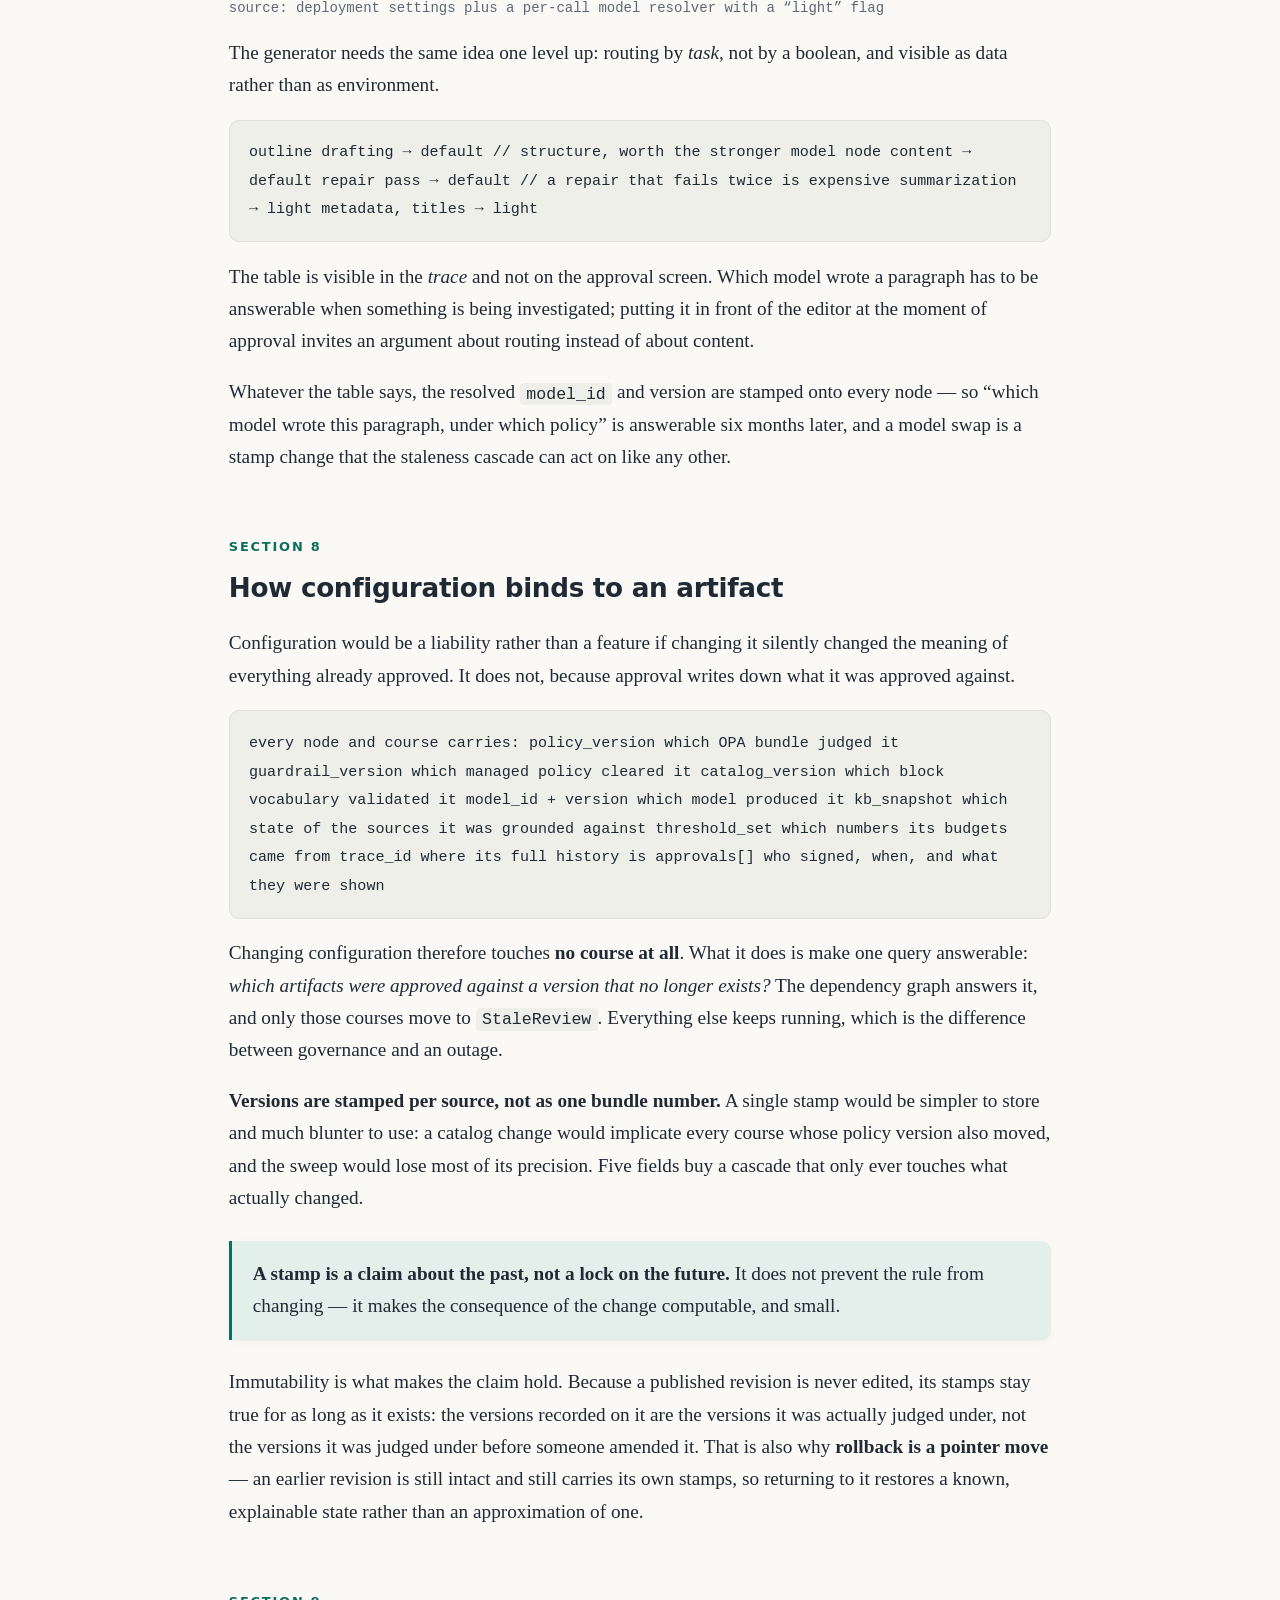
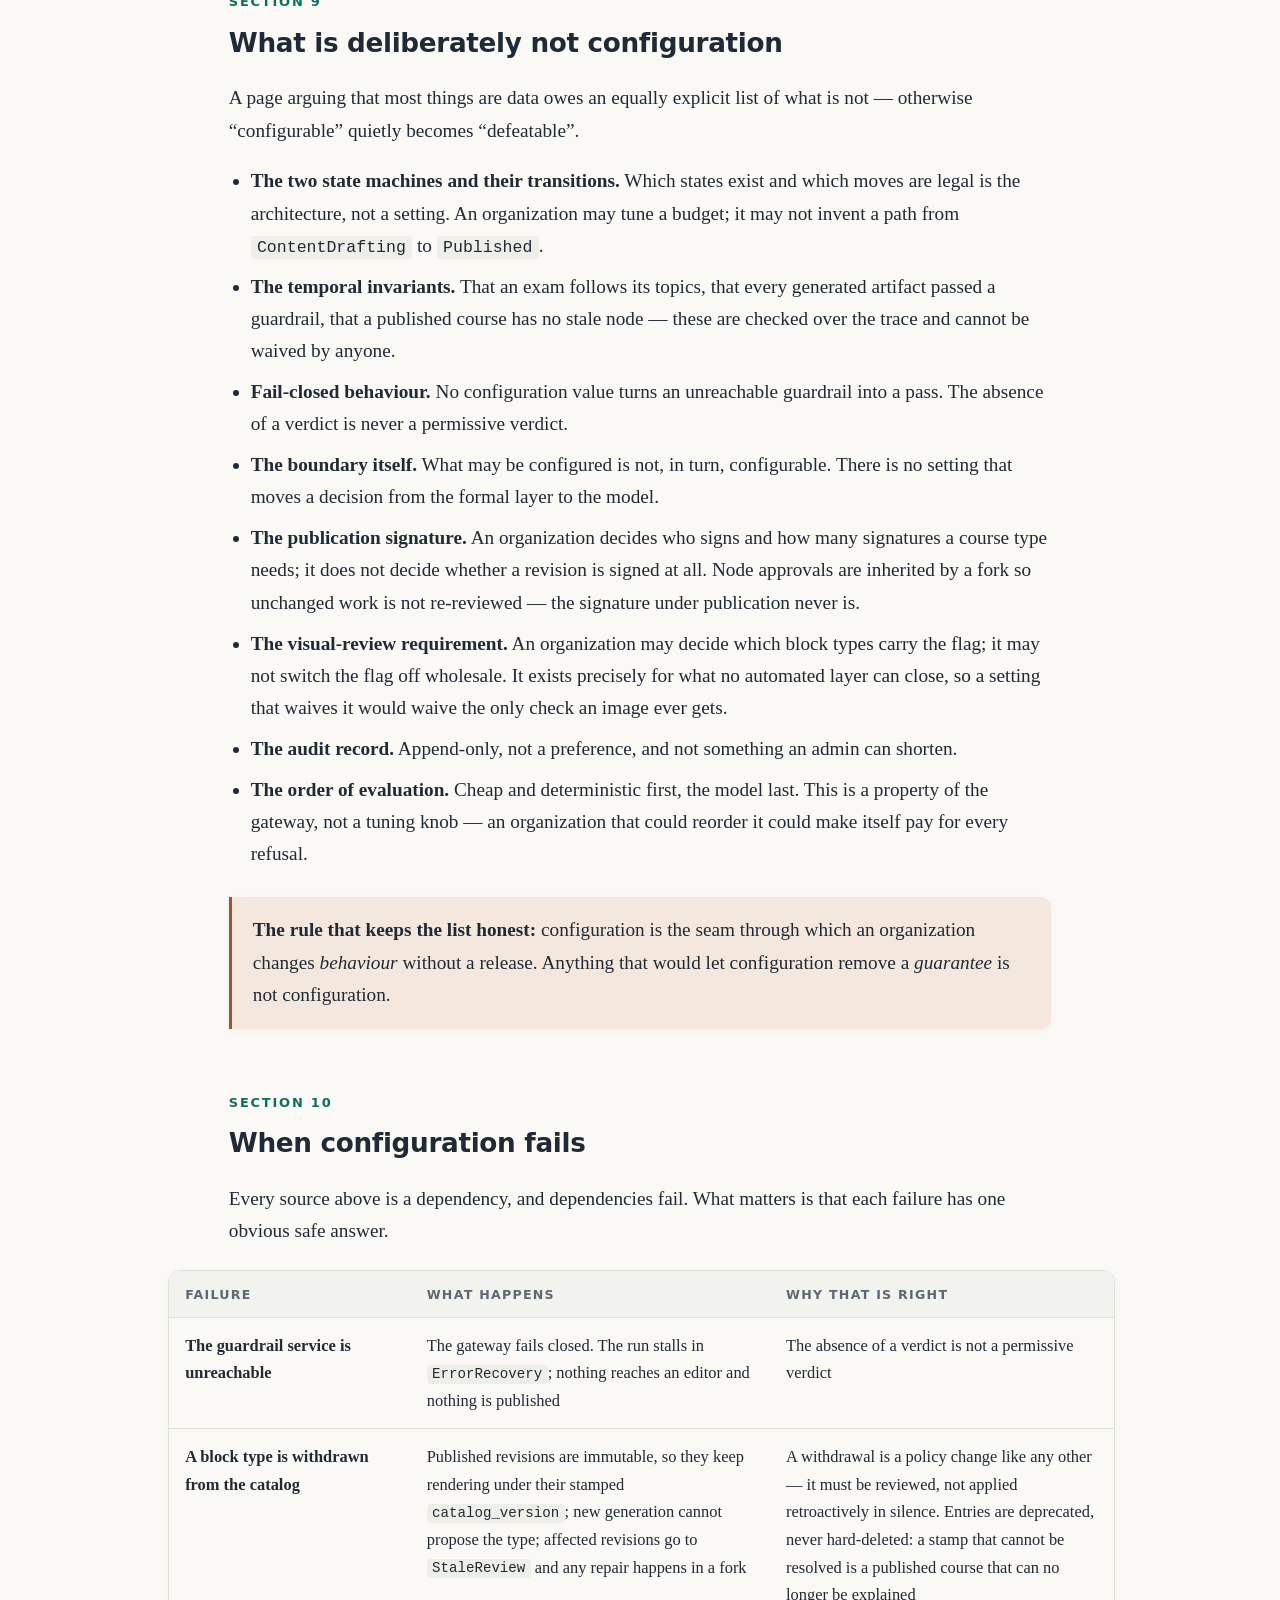
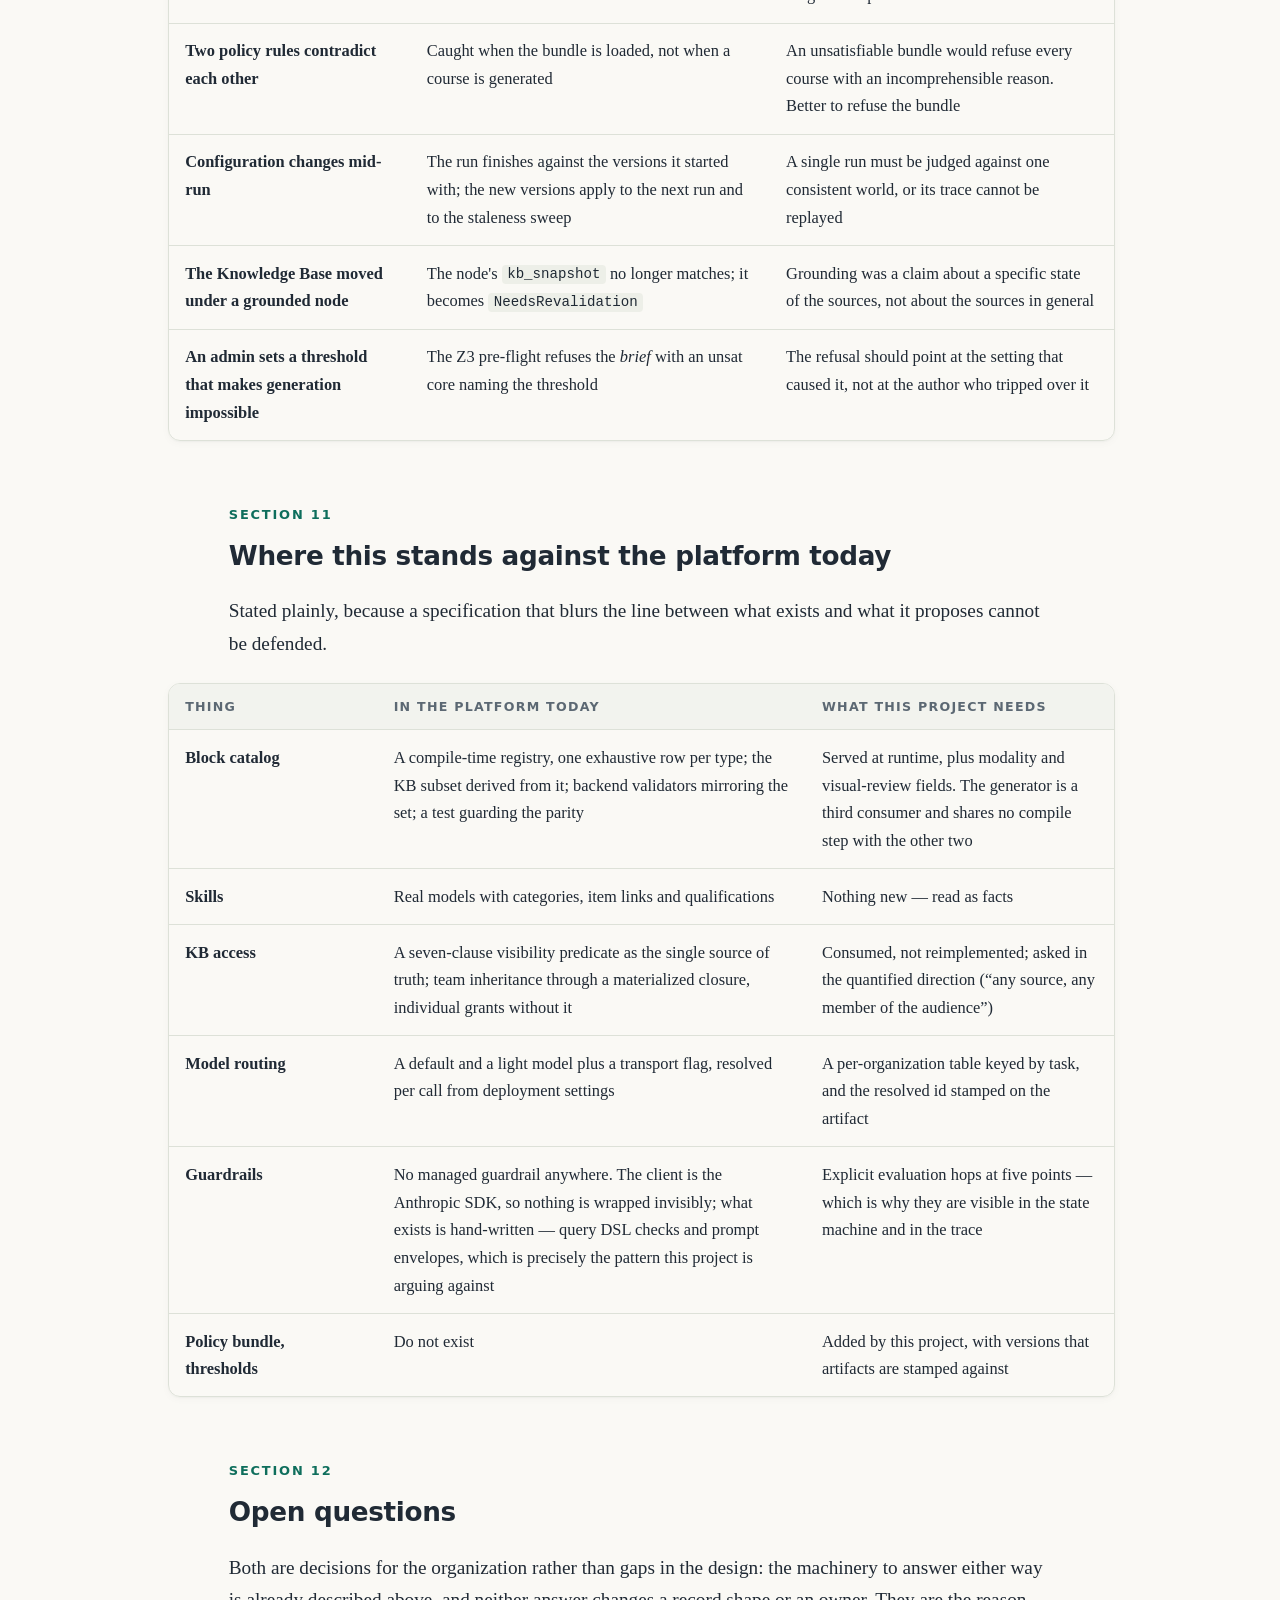
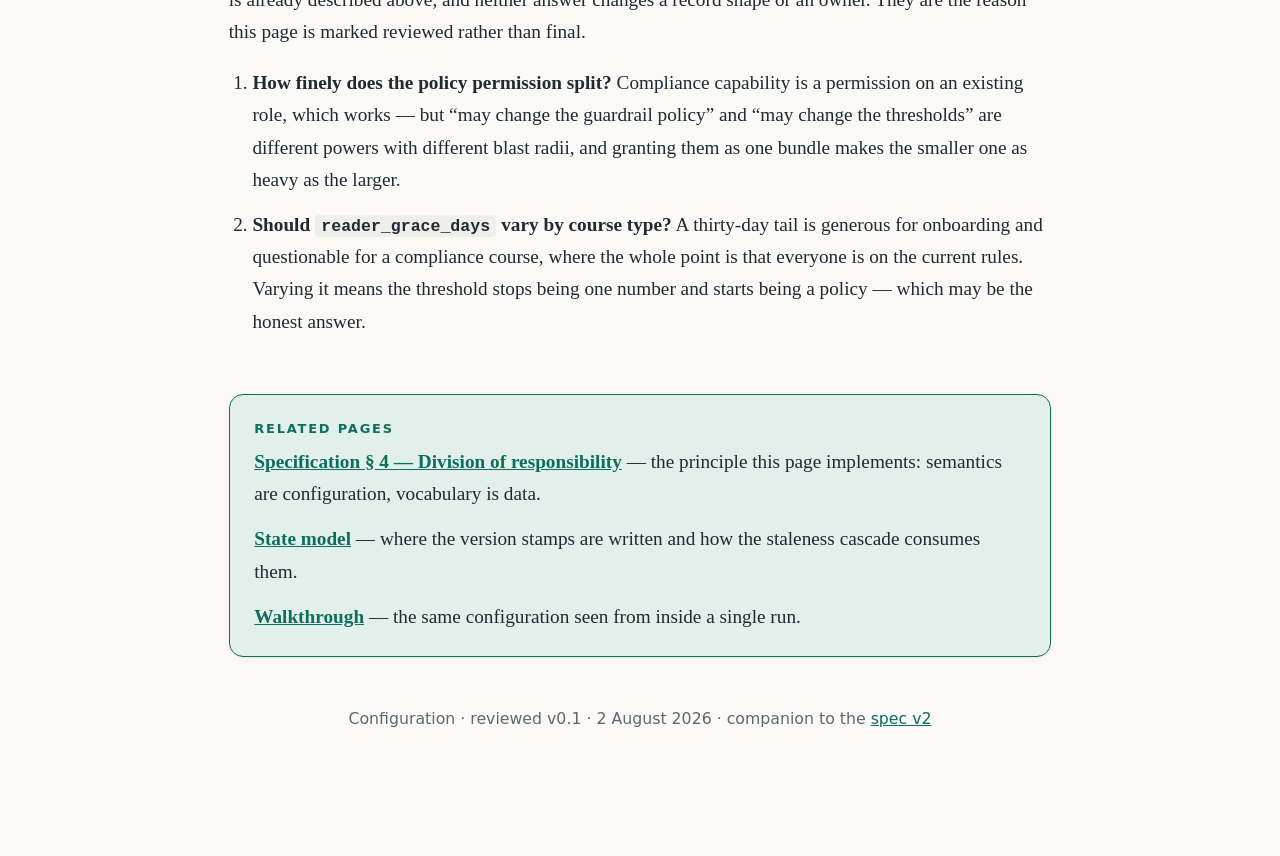
==== commit a21e850f: "feat: add system model page mapping the spec onto the model package Reads the seven specification do" ====
--- a/configuration.html
+++ b/configuration.html
@@ -23,6 +23,7 @@
     <symbol id="i-layers" viewBox="0 0 24 24"><path d="M12 3 3 7.5l9 4.5 9-4.5L12 3z"/><path d="m3 12.5 9 4.5 9-4.5"/><path d="m3 17 9 4.5 9-4.5"/></symbol>
     <symbol id="i-safety" viewBox="0 0 24 24"><path d="M12 3l7.5 3v6c0 4.5-3.1 8.2-7.5 9.5C7.6 20.2 4.5 16.5 4.5 12V6L12 3z"/><path d="m8.8 12.3 2.3 2.3 4.1-4.7"/></symbol>
     <symbol id="i-eval" viewBox="0 0 24 24"><circle cx="12" cy="12" r="8.5"/><circle cx="12" cy="12" r="4.5"/><circle cx="12" cy="12" r="1"/></symbol>
+    <symbol id="i-model" viewBox="0 0 24 24"><rect x="2.5" y="3.5" width="7.5" height="6" rx="1.5"/><rect x="14" y="3.5" width="7.5" height="6" rx="1.5"/><rect x="8.25" y="14.5" width="7.5" height="6" rx="1.5"/><path d="M10 6.5h4M6.25 9.5v2a1.5 1.5 0 0 0 1.5 1.5h.5M17.75 9.5v2a1.5 1.5 0 0 1-1.5 1.5h-.5"/></symbol>
     <symbol id="i-plan" viewBox="0 0 24 24"><path d="M3.5 6.5 5 8l2.8-3M3.5 12.5 5 14l2.8-3M3.5 18.5 5 20l2.8-3"/><path d="M11.5 6.5h9M11.5 12.5h9M11.5 18.5h6"/></symbol>
     <symbol id="i-home" viewBox="0 0 24 24"><path d="M4 10.5 12 4l8 6.5"/><path d="M6.5 9.6V20h11V9.6"/></symbol>
     <symbol id="i-toc" viewBox="0 0 24 24"><path d="M4 6h16M4 12h16M4 18h10"/></symbol>
@@ -79,6 +80,7 @@
   <div class="series">
     <span class="series-label">Detailed specifications</span>
     <a href="./" aria-label="Cover" title="Cover"><svg class="ico" aria-hidden="true"><use href="#i-home"></use></svg></a>
+    <a href="modeling.html"><svg class="ico" aria-hidden="true"><use href="#i-model"></use></svg>Model</a>
     <a href="specification.html"><svg class="ico" aria-hidden="true"><use href="#i-spec"></use></svg>Specification</a>
     <a href="walkthrough.html"><svg class="ico" aria-hidden="true"><use href="#i-walk"></use></svg>Walkthrough</a>
     <a href="states.html"><svg class="ico" aria-hidden="true"><use href="#i-states"></use></svg>States</a>
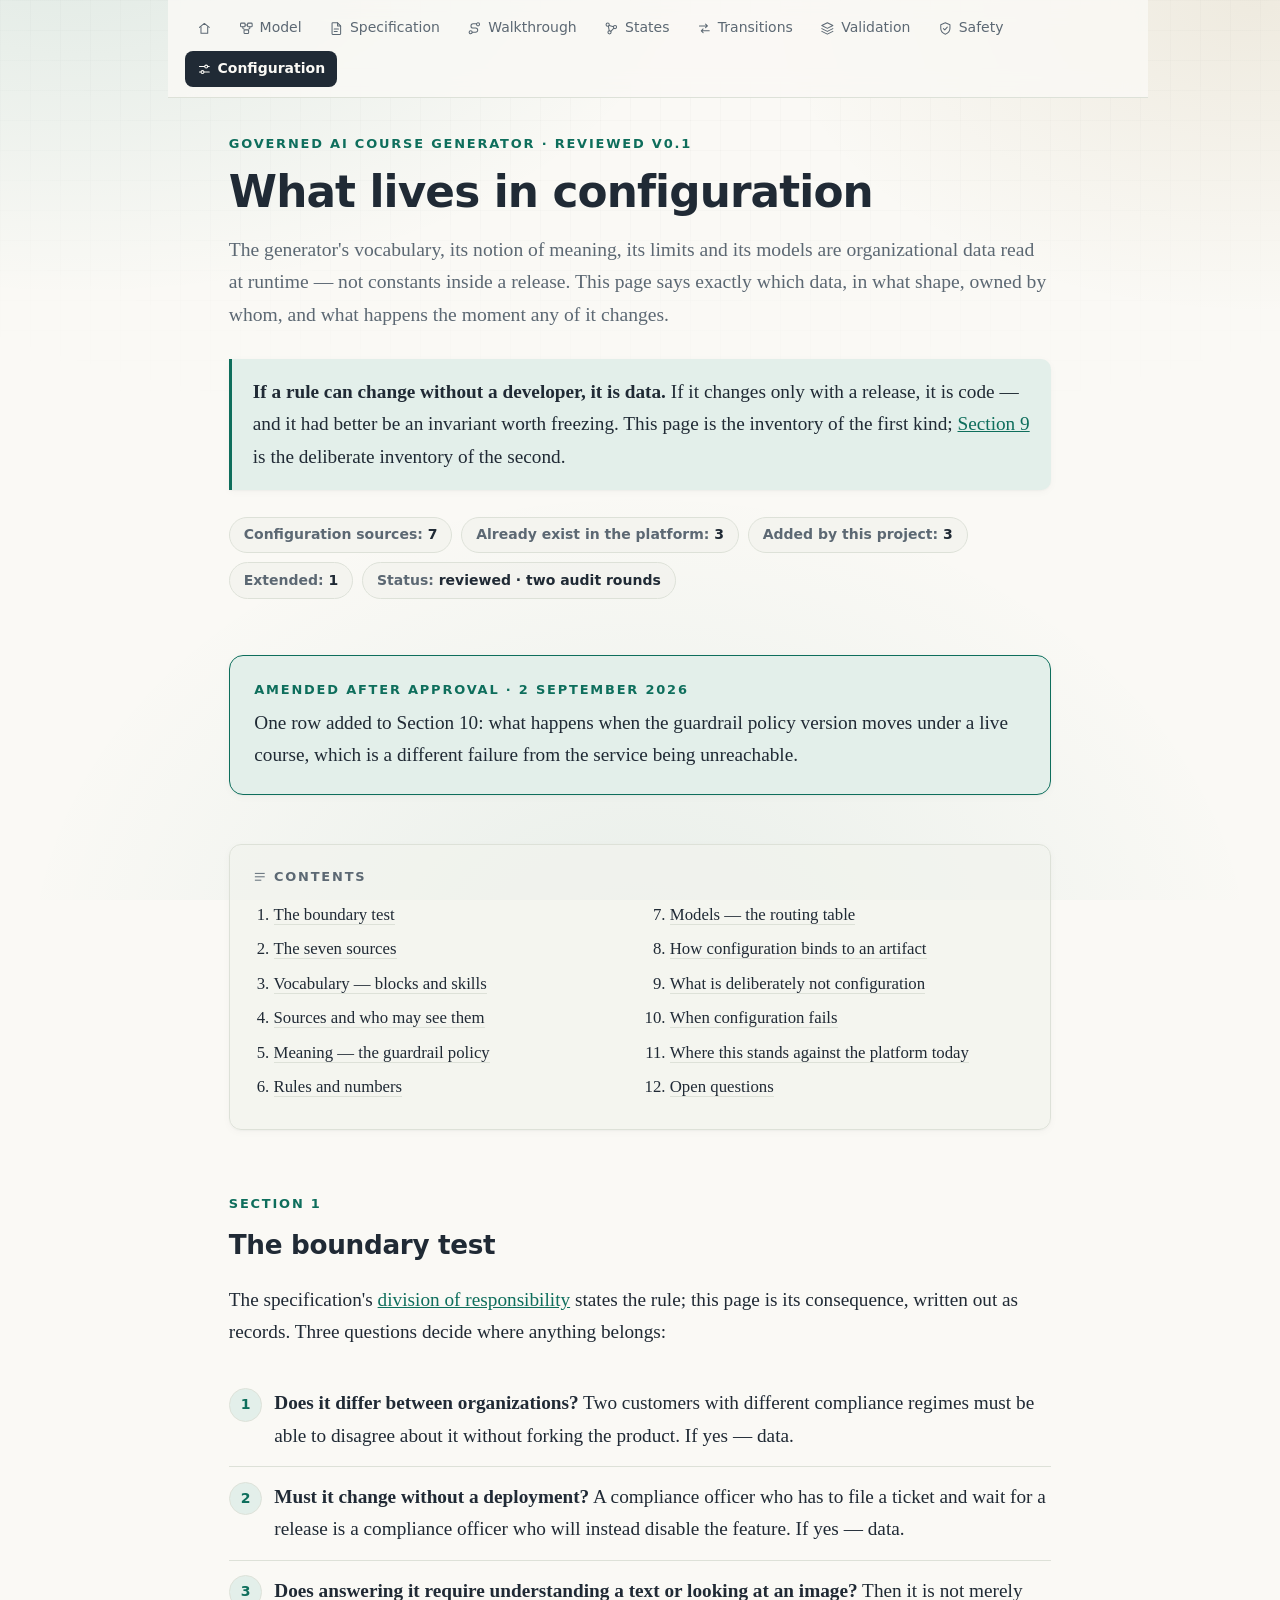
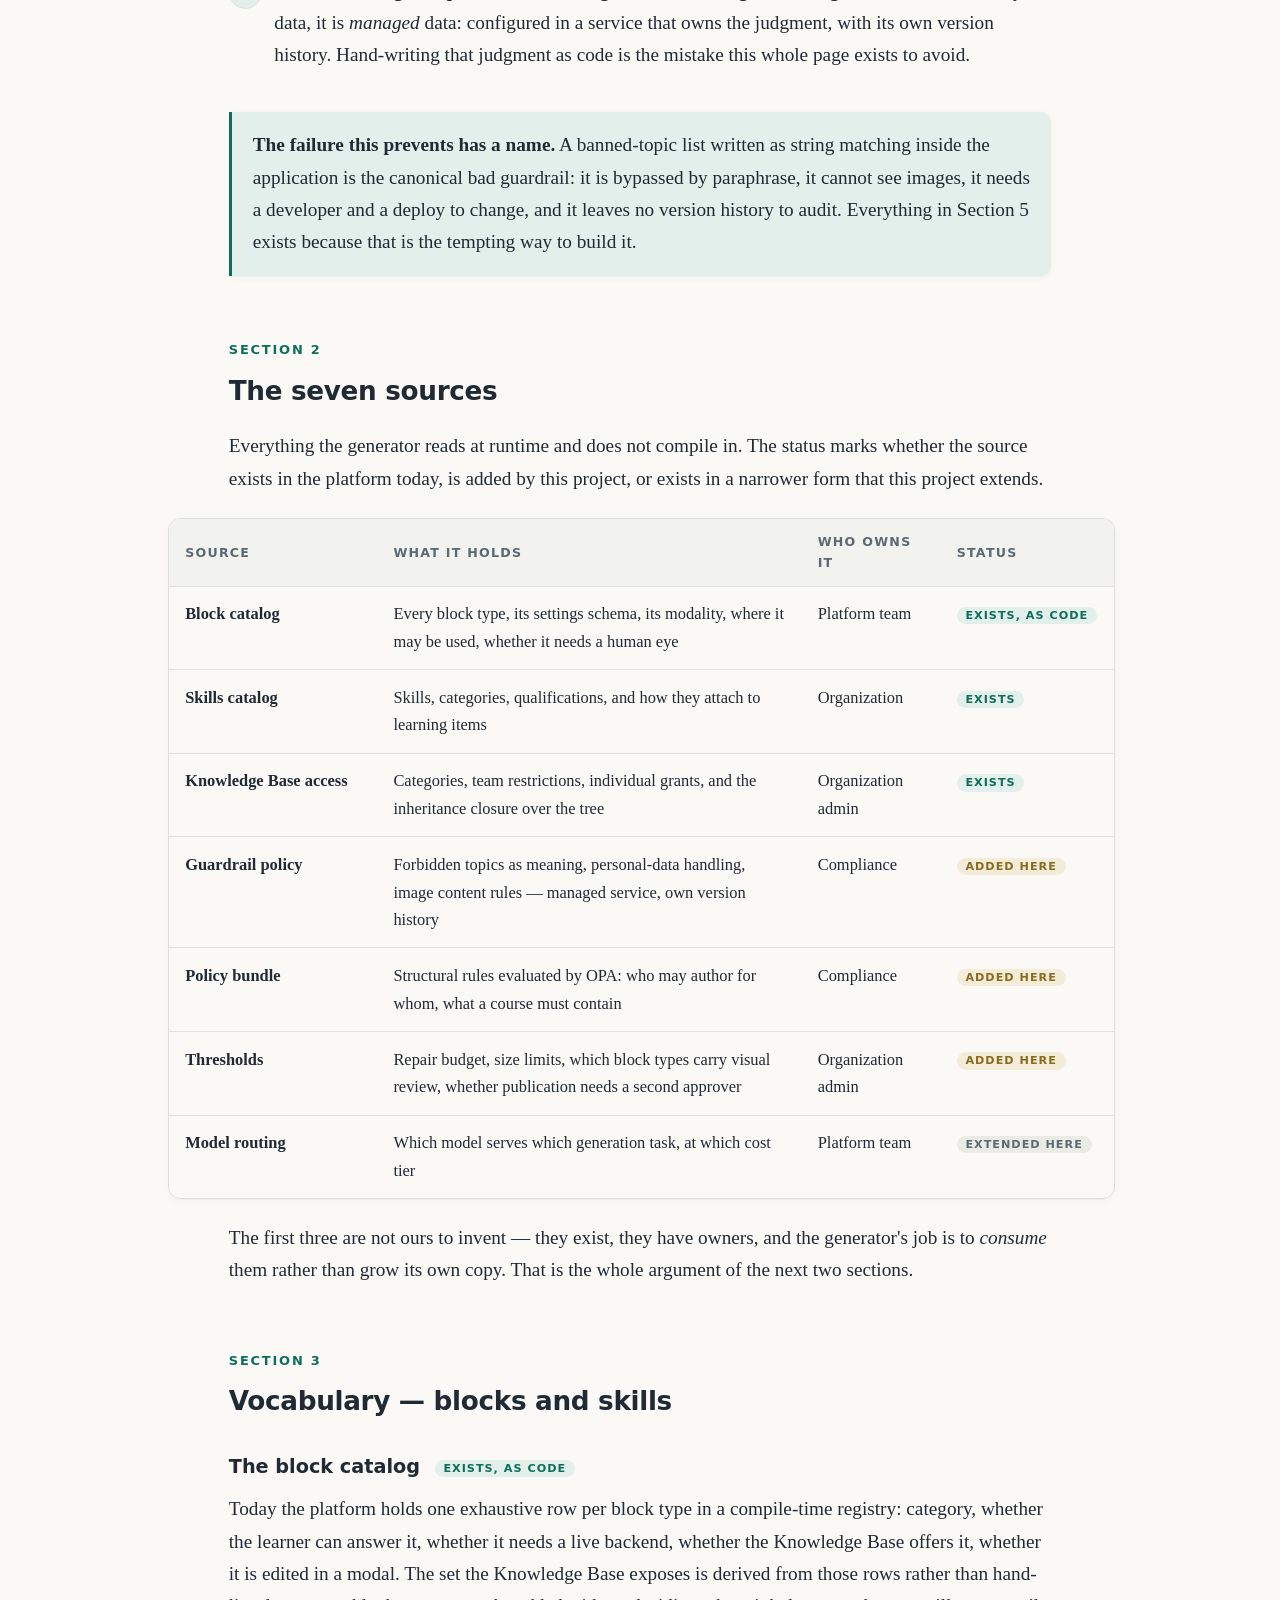
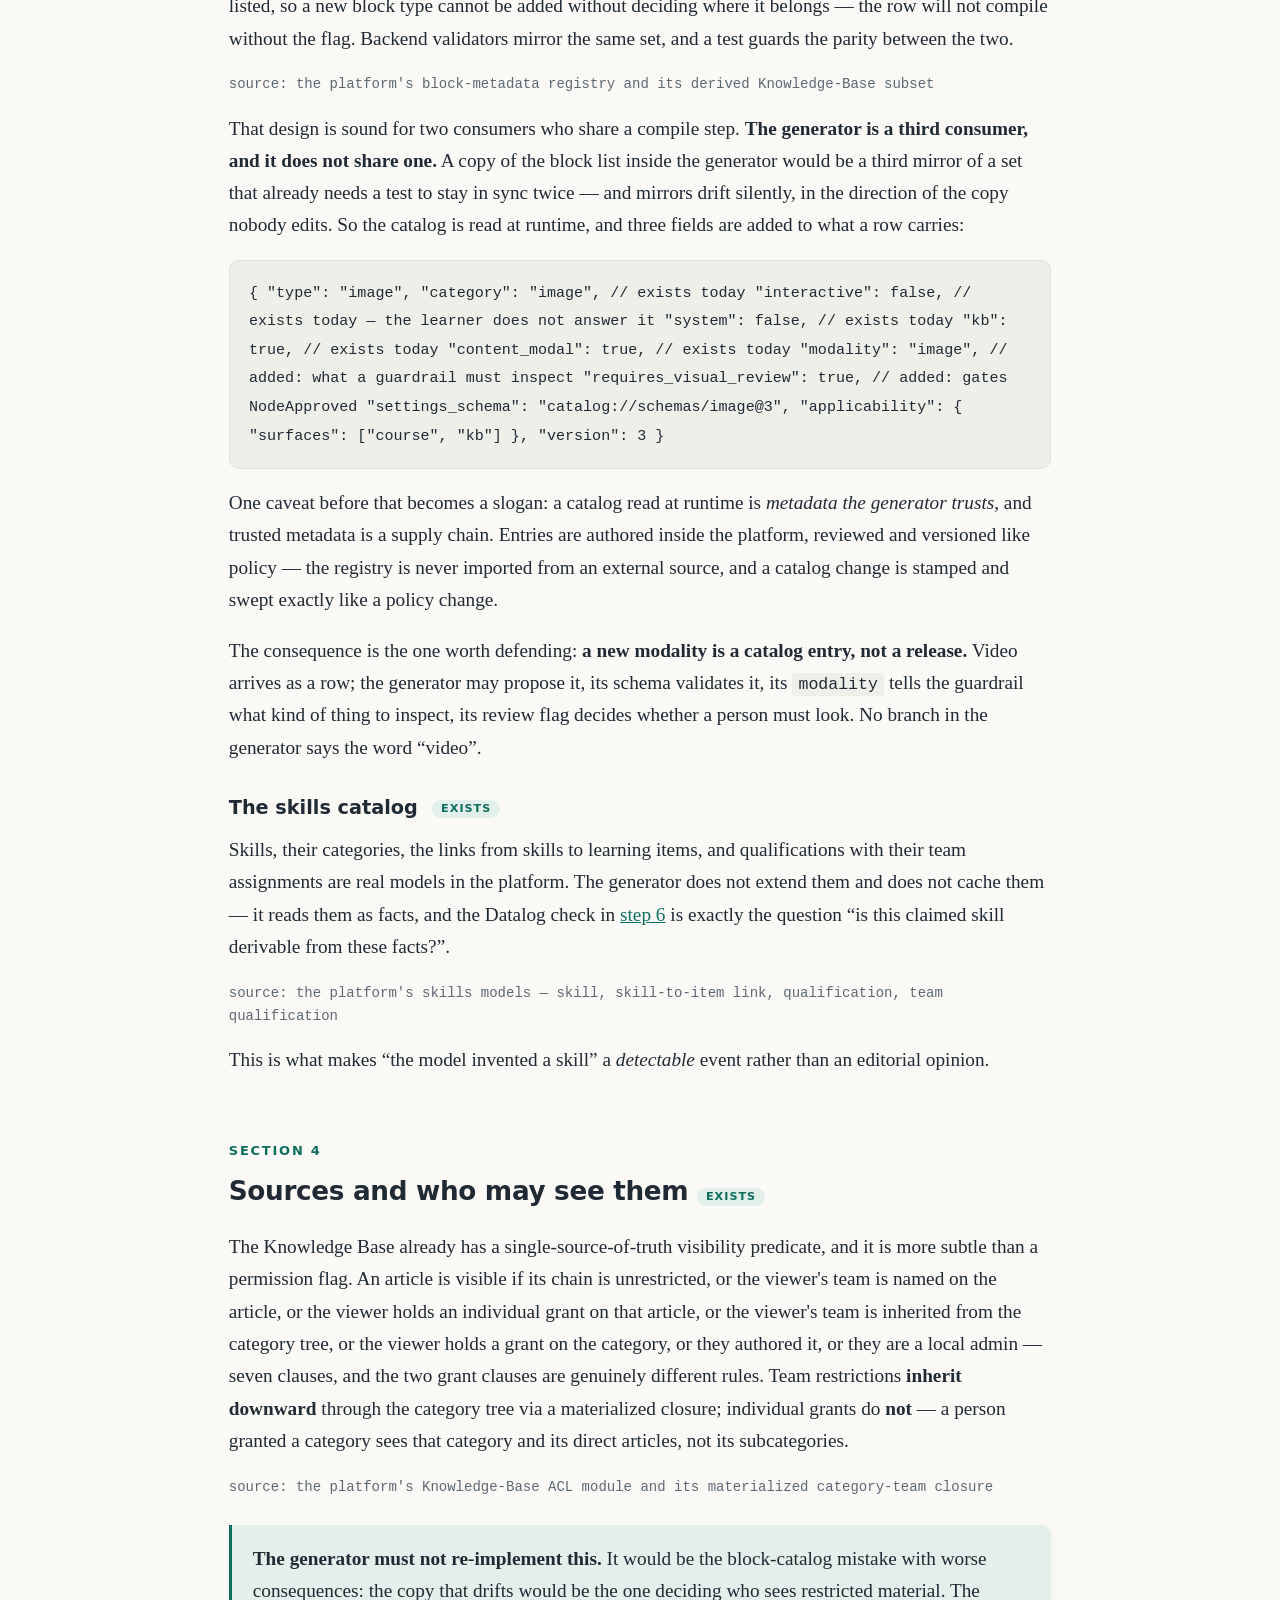
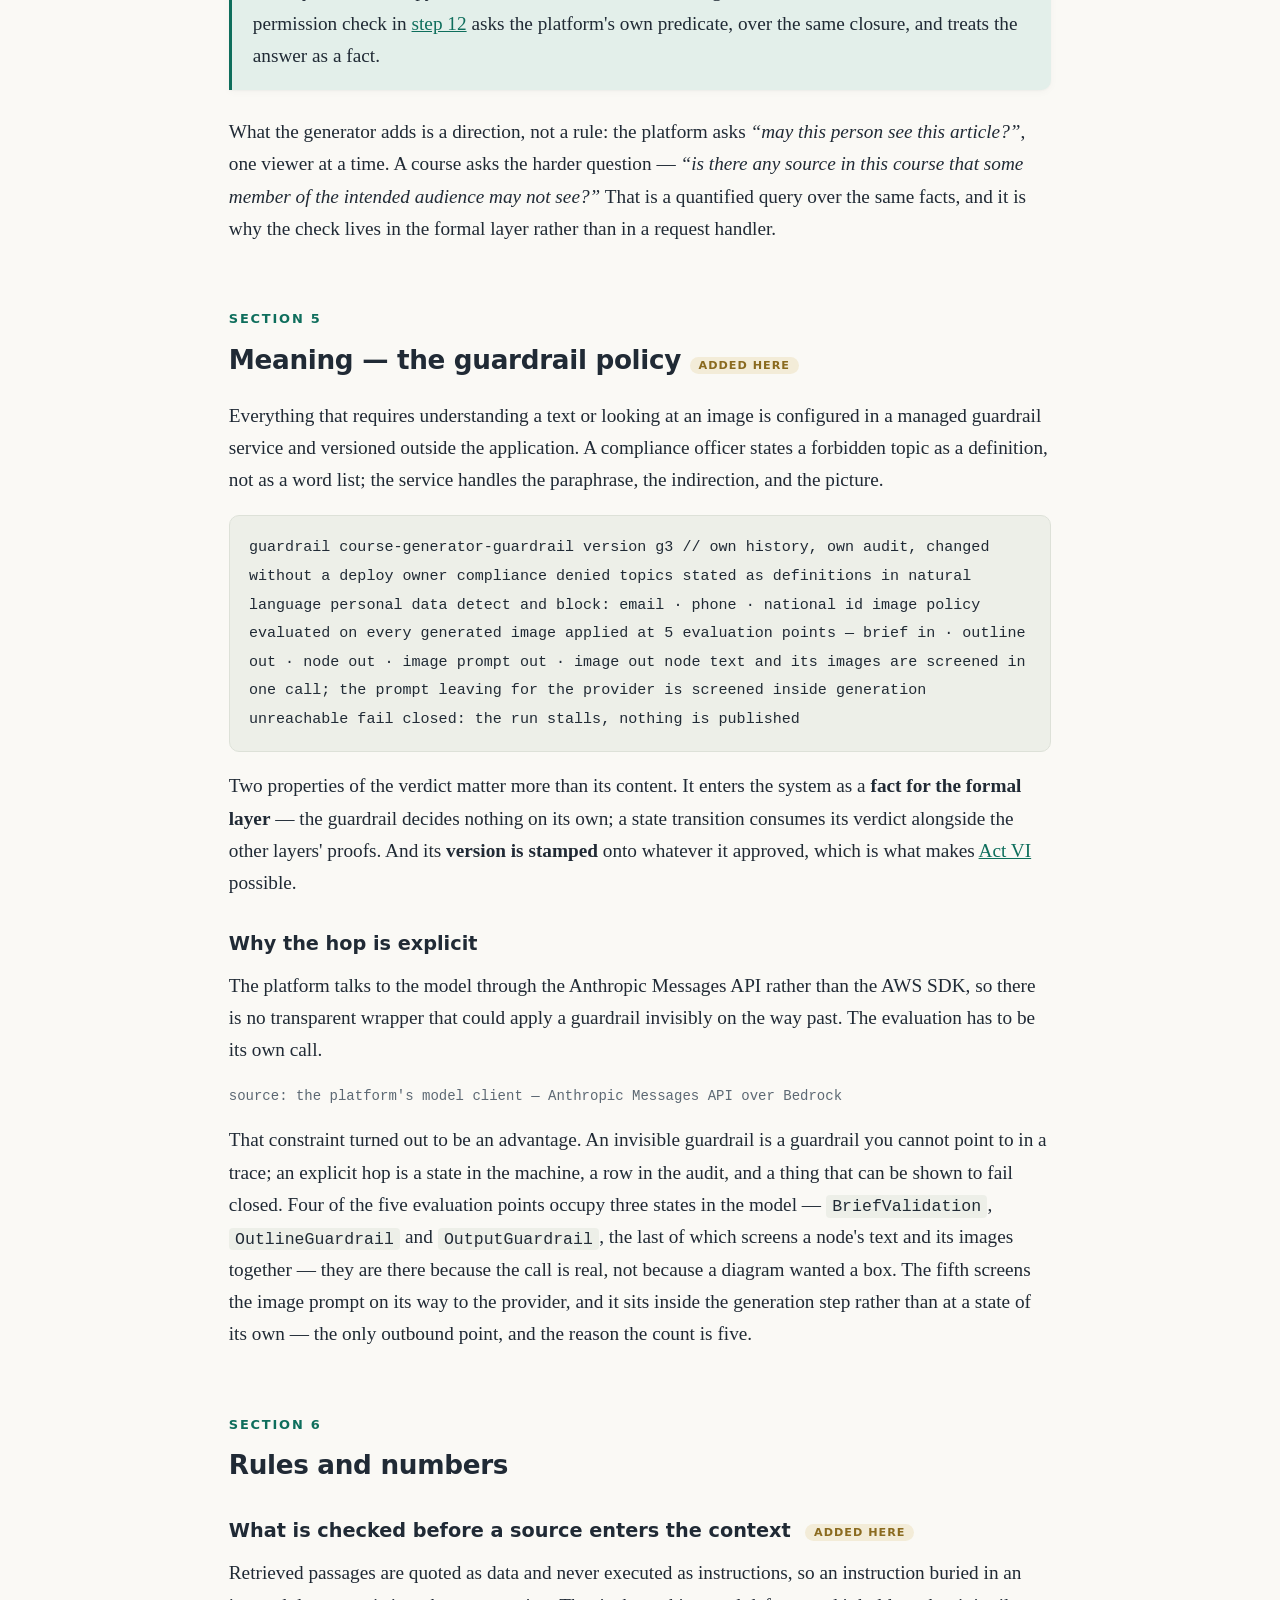
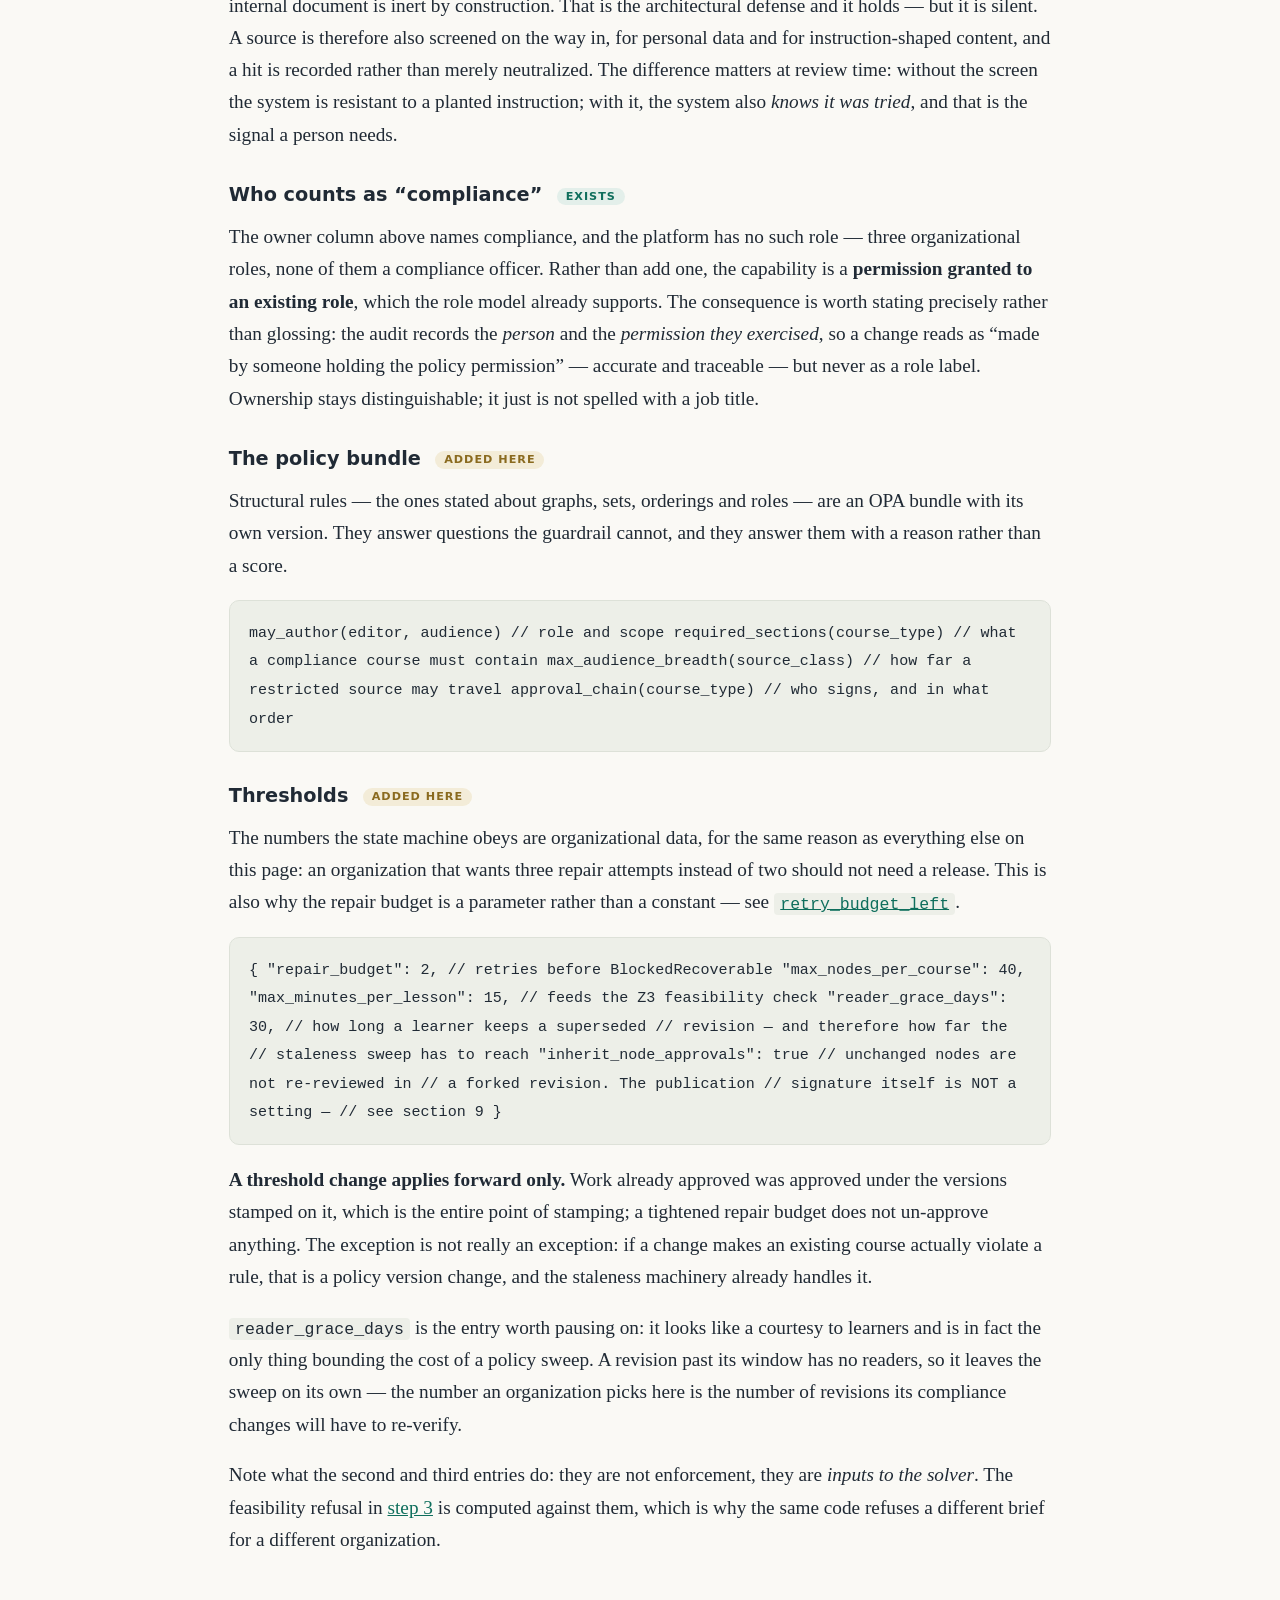
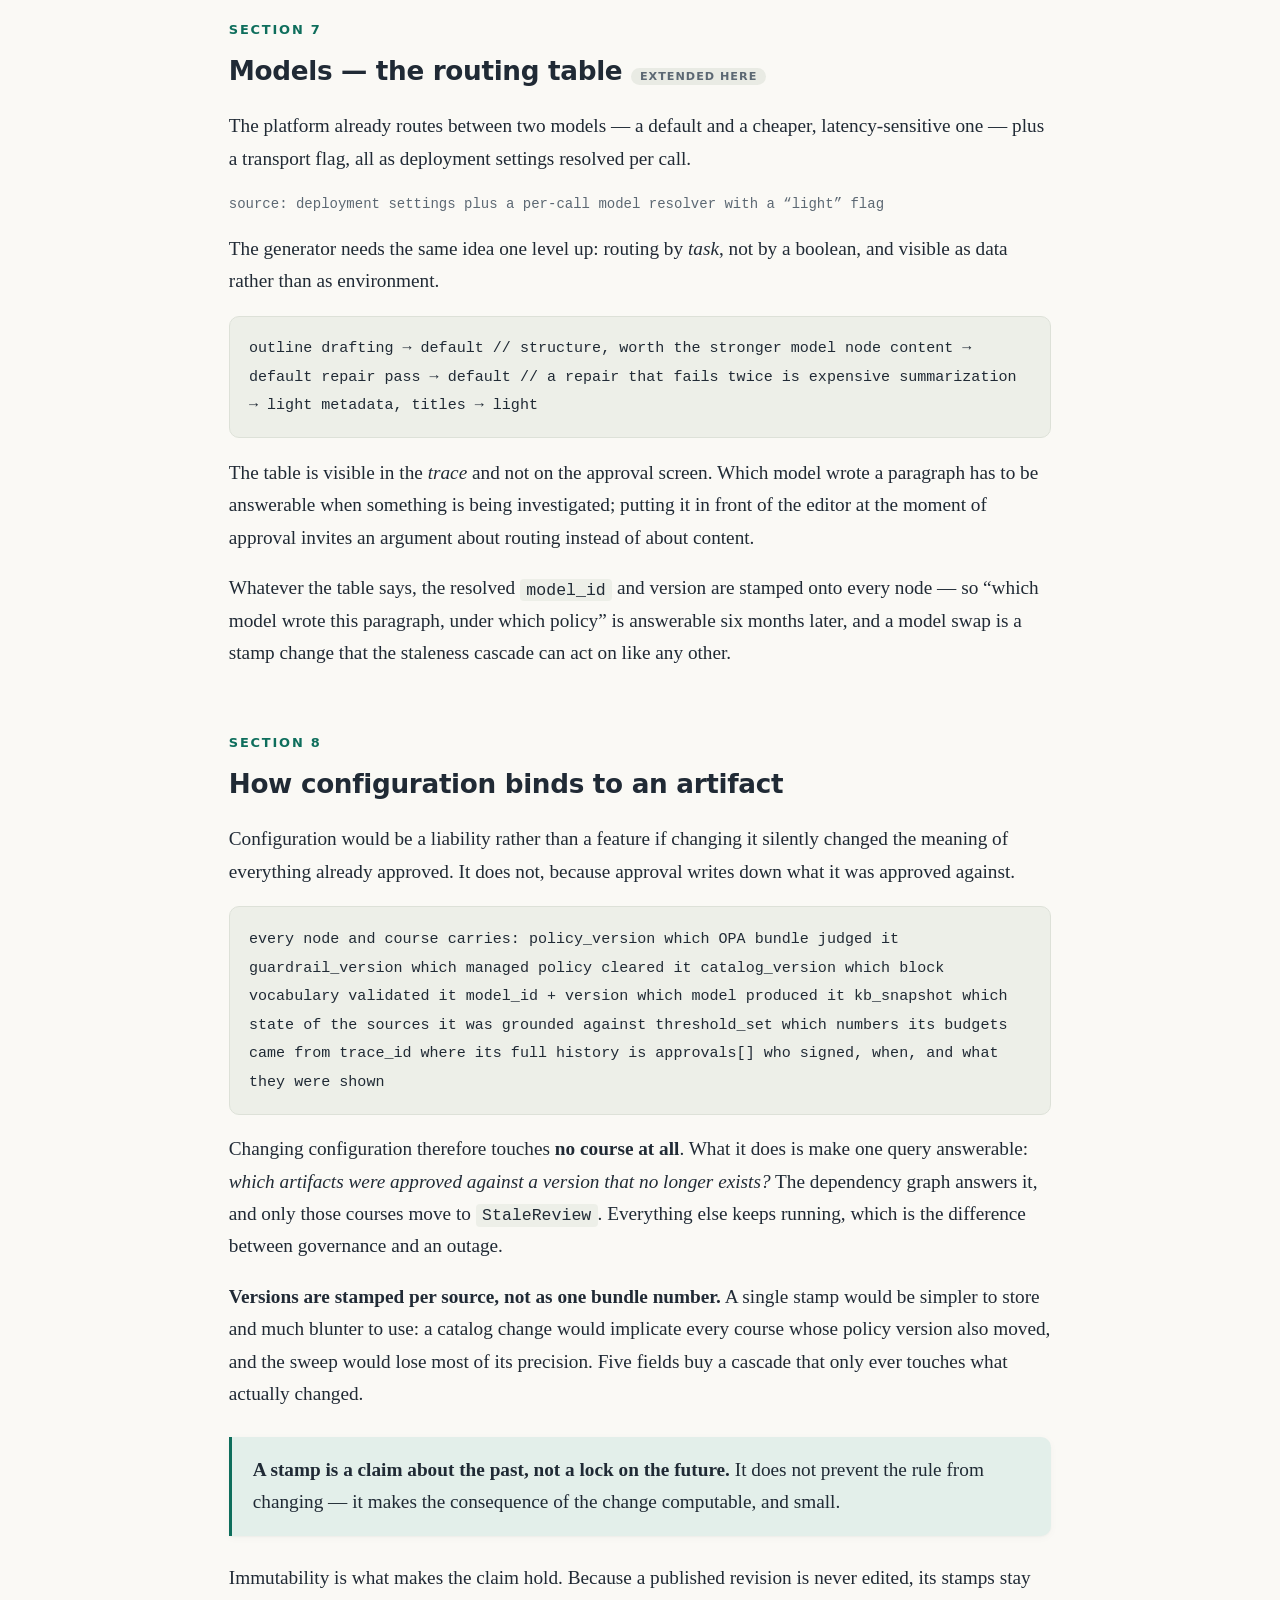
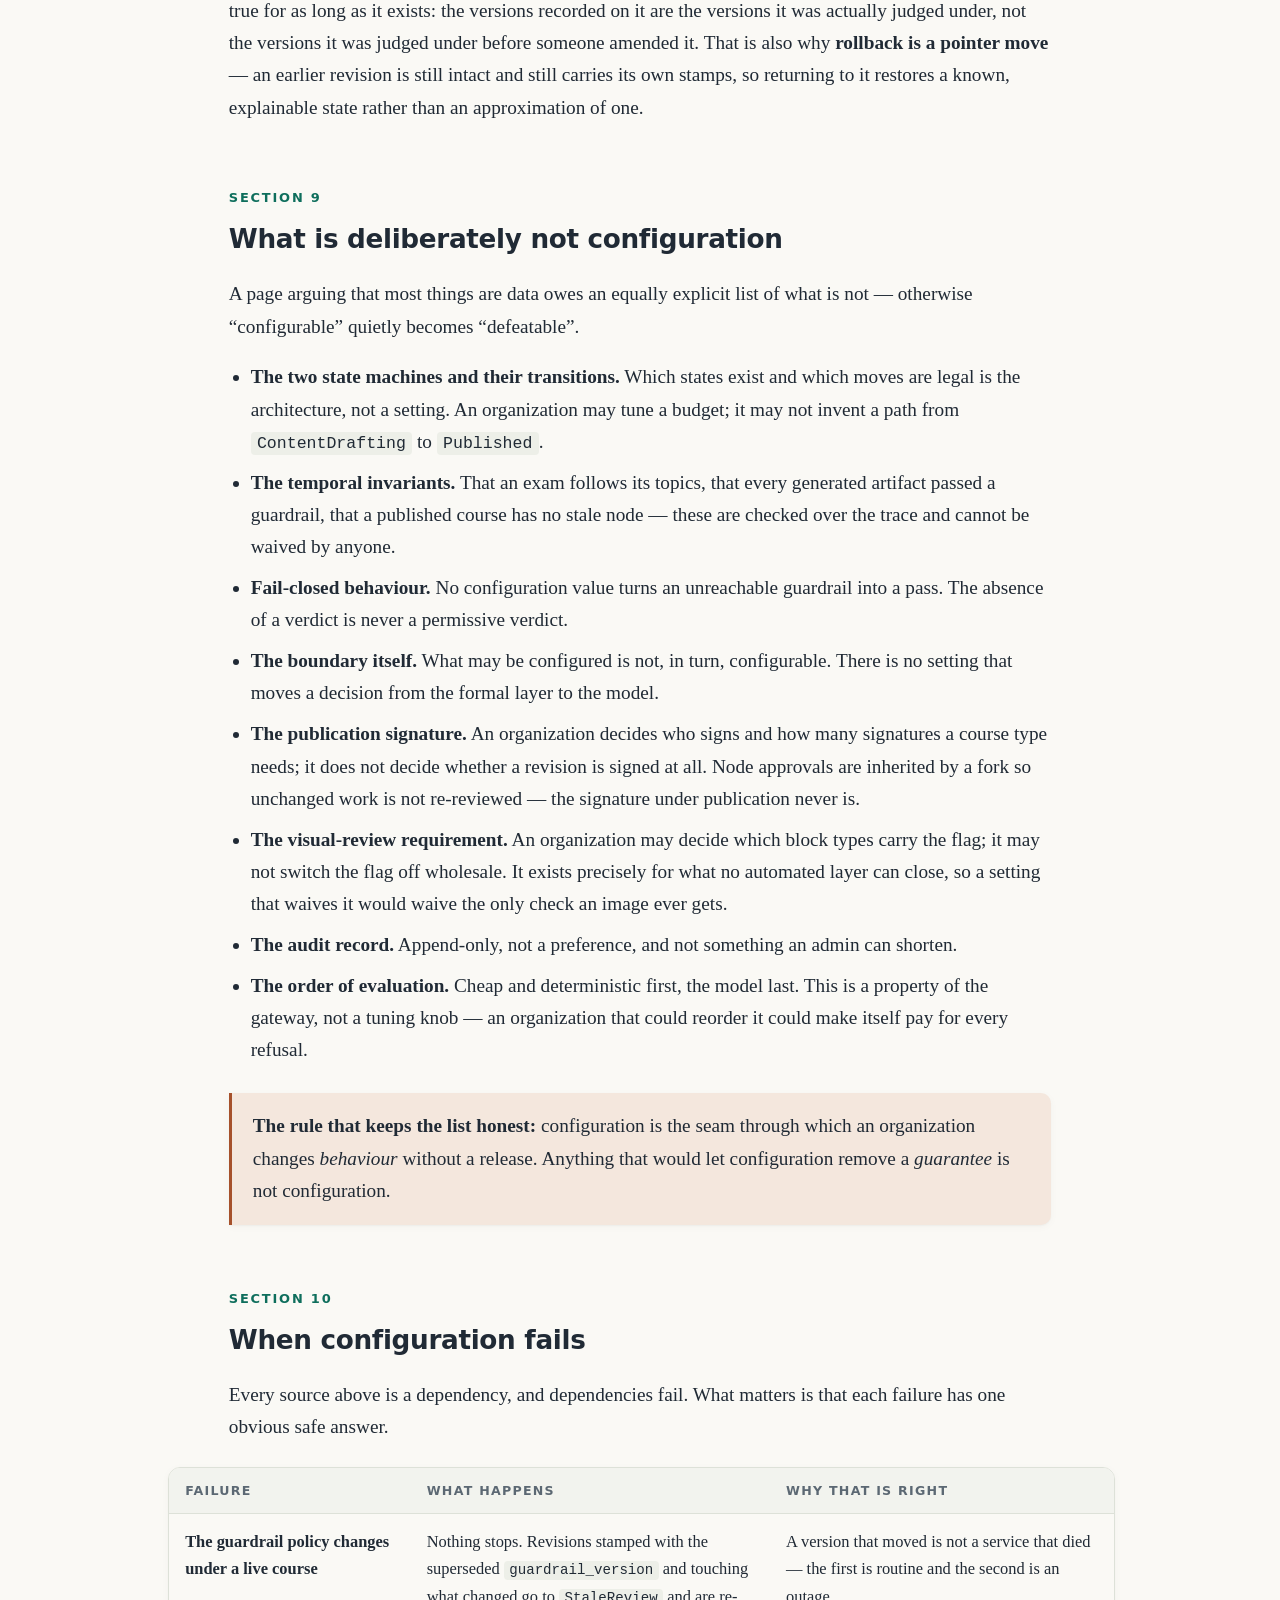
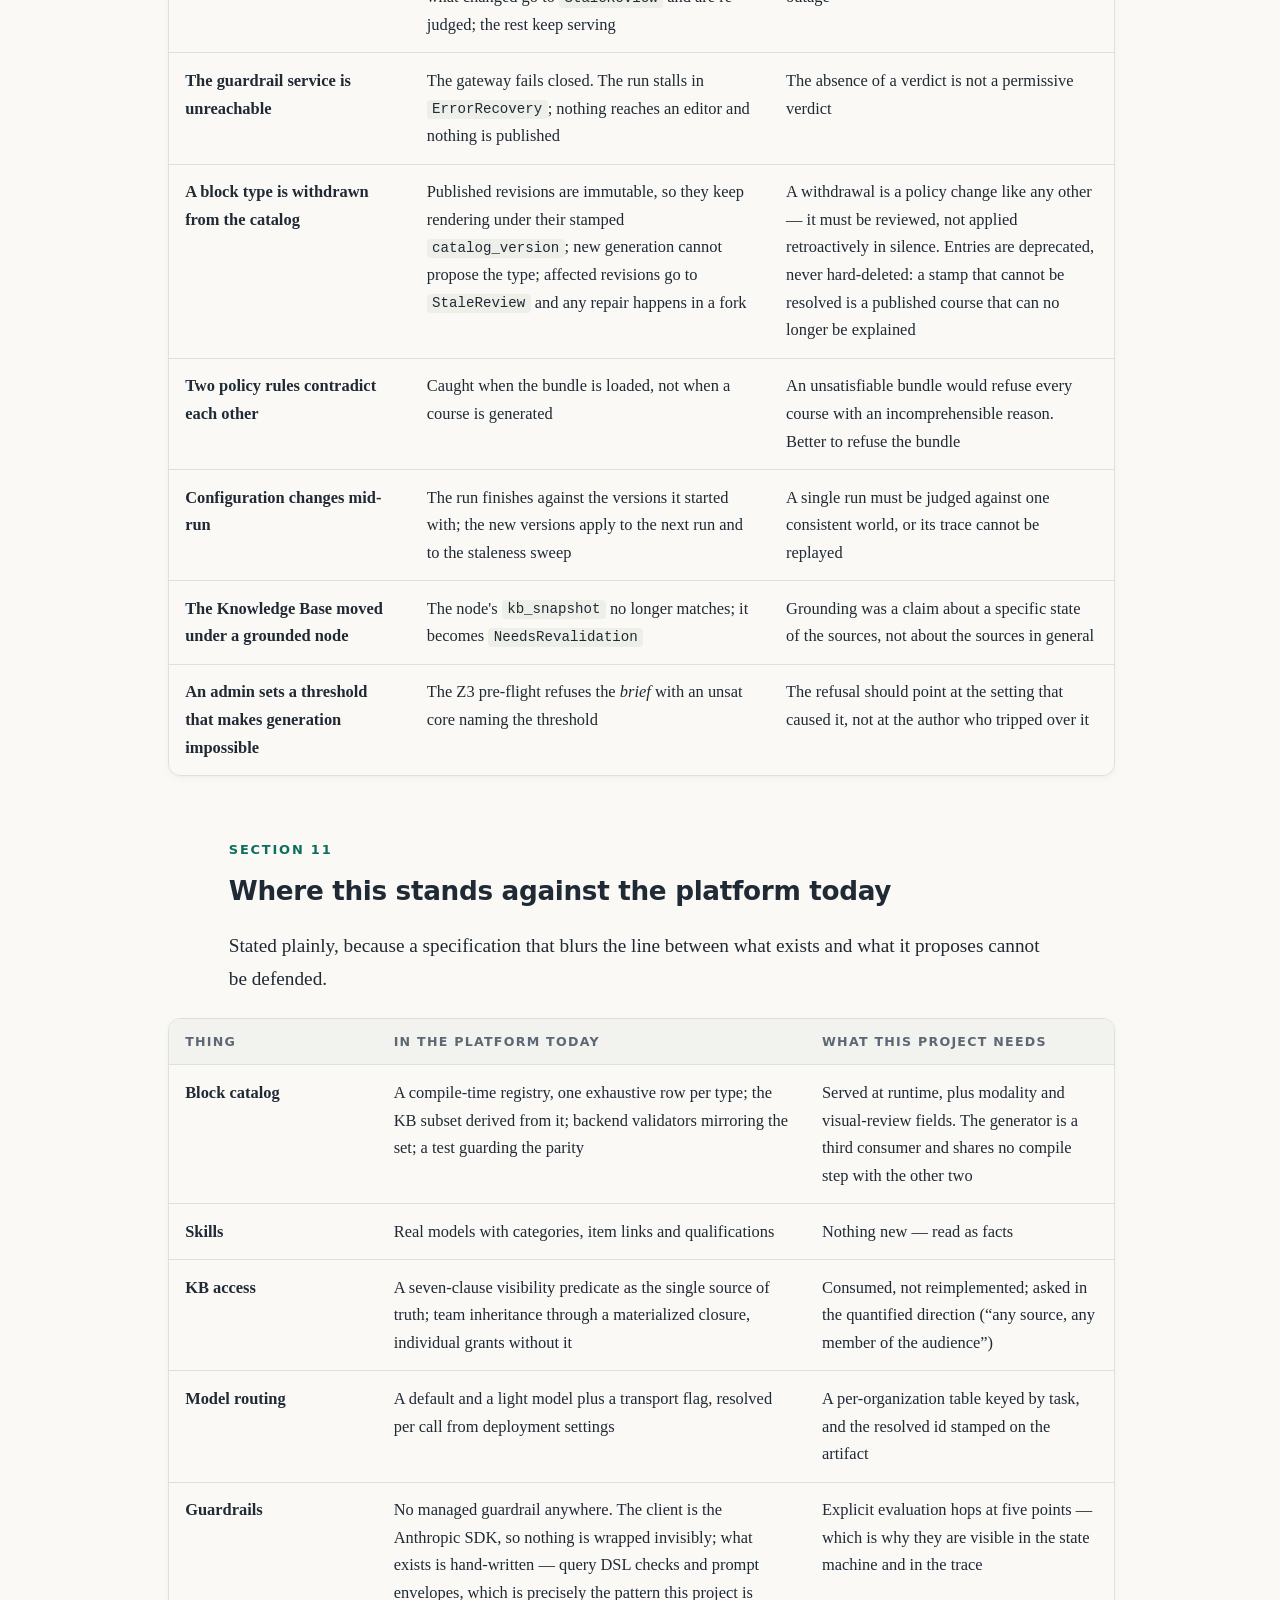
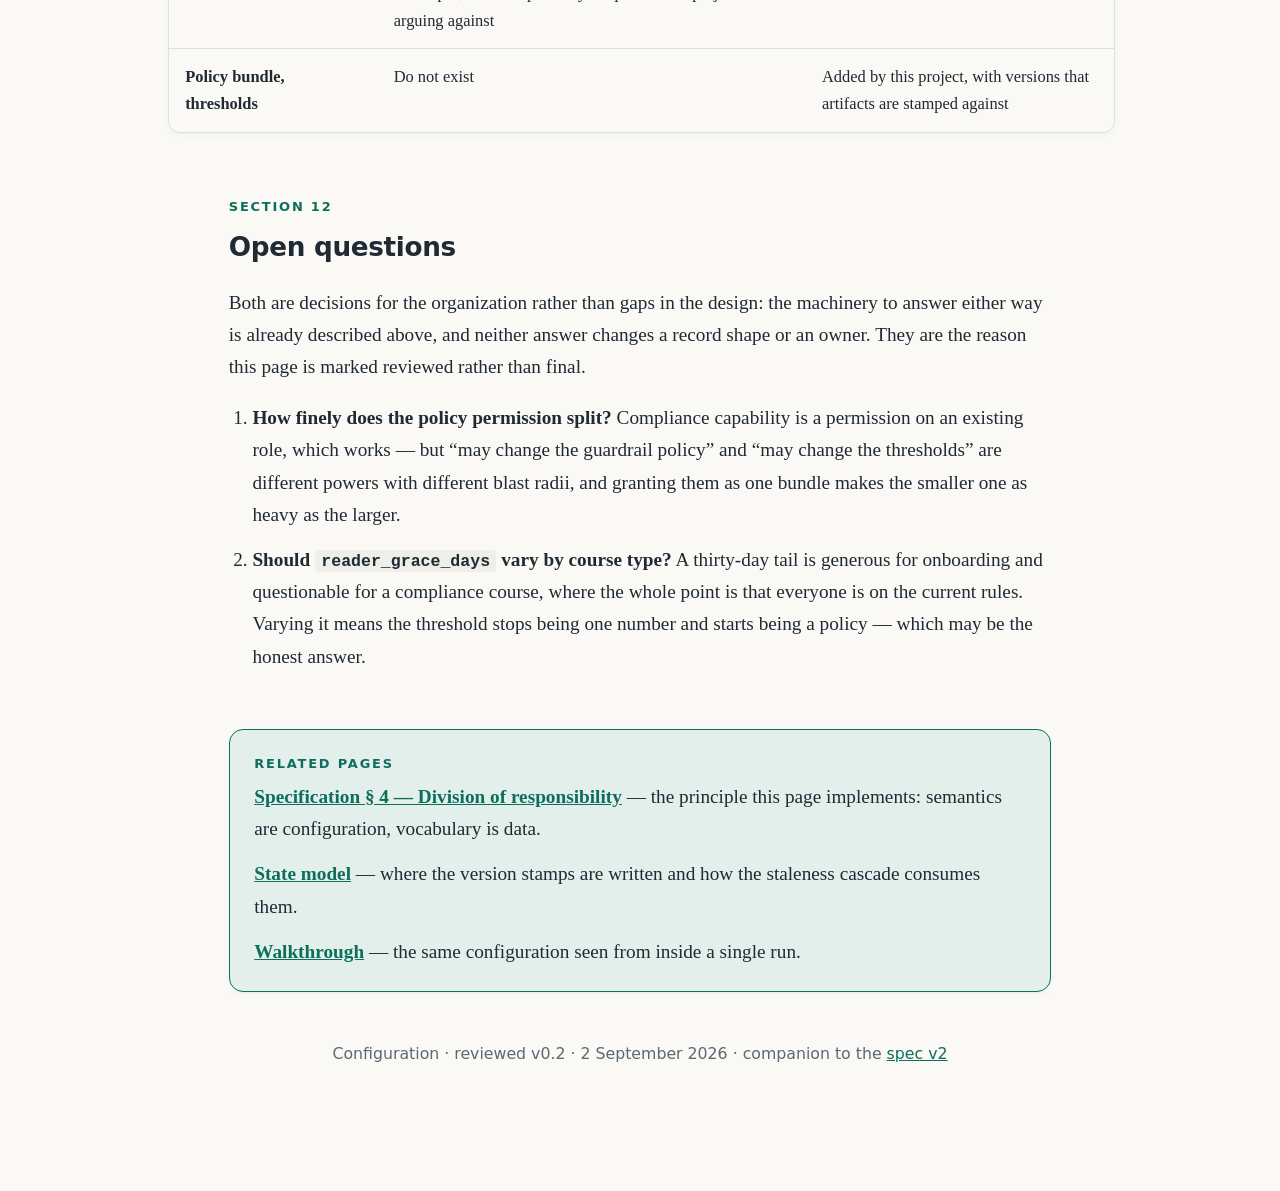
==== commit 985ee40c: "fix: finish the node recovery, and give the guardrail its own event Three corrections to the recover" ====
--- a/configuration.html
+++ b/configuration.html
@@ -24,6 +24,7 @@
     <symbol id="i-safety" viewBox="0 0 24 24"><path d="M12 3l7.5 3v6c0 4.5-3.1 8.2-7.5 9.5C7.6 20.2 4.5 16.5 4.5 12V6L12 3z"/><path d="m8.8 12.3 2.3 2.3 4.1-4.7"/></symbol>
     <symbol id="i-eval" viewBox="0 0 24 24"><circle cx="12" cy="12" r="8.5"/><circle cx="12" cy="12" r="4.5"/><circle cx="12" cy="12" r="1"/></symbol>
     <symbol id="i-model" viewBox="0 0 24 24"><rect x="2.5" y="3.5" width="7.5" height="6" rx="1.5"/><rect x="14" y="3.5" width="7.5" height="6" rx="1.5"/><rect x="8.25" y="14.5" width="7.5" height="6" rx="1.5"/><path d="M10 6.5h4M6.25 9.5v2a1.5 1.5 0 0 0 1.5 1.5h.5M17.75 9.5v2a1.5 1.5 0 0 1-1.5 1.5h-.5"/></symbol>
+    <symbol id="i-package" viewBox="0 0 24 24"><path d="M3 6.5a1.5 1.5 0 0 1 1.5-1.5h4l2 2.5h9a1.5 1.5 0 0 1 1.5 1.5v10a1.5 1.5 0 0 1-1.5 1.5h-15A1.5 1.5 0 0 1 3 19z"/><path d="M7.5 13.5h9M7.5 16.5h5.5"/></symbol>
     <symbol id="i-plan" viewBox="0 0 24 24"><path d="M3.5 6.5 5 8l2.8-3M3.5 12.5 5 14l2.8-3M3.5 18.5 5 20l2.8-3"/><path d="M11.5 6.5h9M11.5 12.5h9M11.5 18.5h6"/></symbol>
     <symbol id="i-home" viewBox="0 0 24 24"><path d="M4 10.5 12 4l8 6.5"/><path d="M6.5 9.6V20h11V9.6"/></symbol>
     <symbol id="i-toc" viewBox="0 0 24 24"><path d="M4 6h16M4 12h16M4 18h10"/></symbol>
@@ -106,6 +107,12 @@
     </div>
   </header>
 
+  <div class="callout">
+      <div class="eyebrow">Amended after approval · 2 September 2026</div>
+      <p>One row added to Section&nbsp;10: what happens when the guardrail policy version moves under a live course, which is a different failure from the service being unreachable.</p>
+    </div>
+
+
   <nav class="toc">
     <div class="toc-title"><svg class="ico" aria-hidden="true"><use href="#i-toc"></use></svg> Contents</div>
     <ol>
@@ -372,6 +379,11 @@
         </thead>
         <tbody>
           <tr>
+            <td class="role">The guardrail policy changes under a live course</td>
+            <td>Nothing stops. Revisions stamped with the superseded <code>guardrail_version</code> and touching what changed go to <code>StaleReview</code> and are re-judged; the rest keep serving</td>
+            <td>A version that moved is not a service that died — the first is routine and the second is an outage</td>
+          </tr>
+          <tr>
             <td class="role">The guardrail service is unreachable</td>
             <td>The gateway fails closed. The run stalls in <code>ErrorRecovery</code>; nothing reaches an editor and nothing is published</td>
             <td>The absence of a verdict is not a permissive verdict</td>
@@ -470,7 +482,7 @@
     </div>
   </section>
 
-  <p class="footer-note">Configuration · reviewed v0.1 · 2 August 2026 · companion to the <a href="specification.html">spec v2</a></p>
+  <p class="footer-note">Configuration · reviewed v0.2 · 2 September 2026 · companion to the <a href="specification.html">spec v2</a></p>
 </div>
 
 <script src="spec.js?v=3" defer></script>
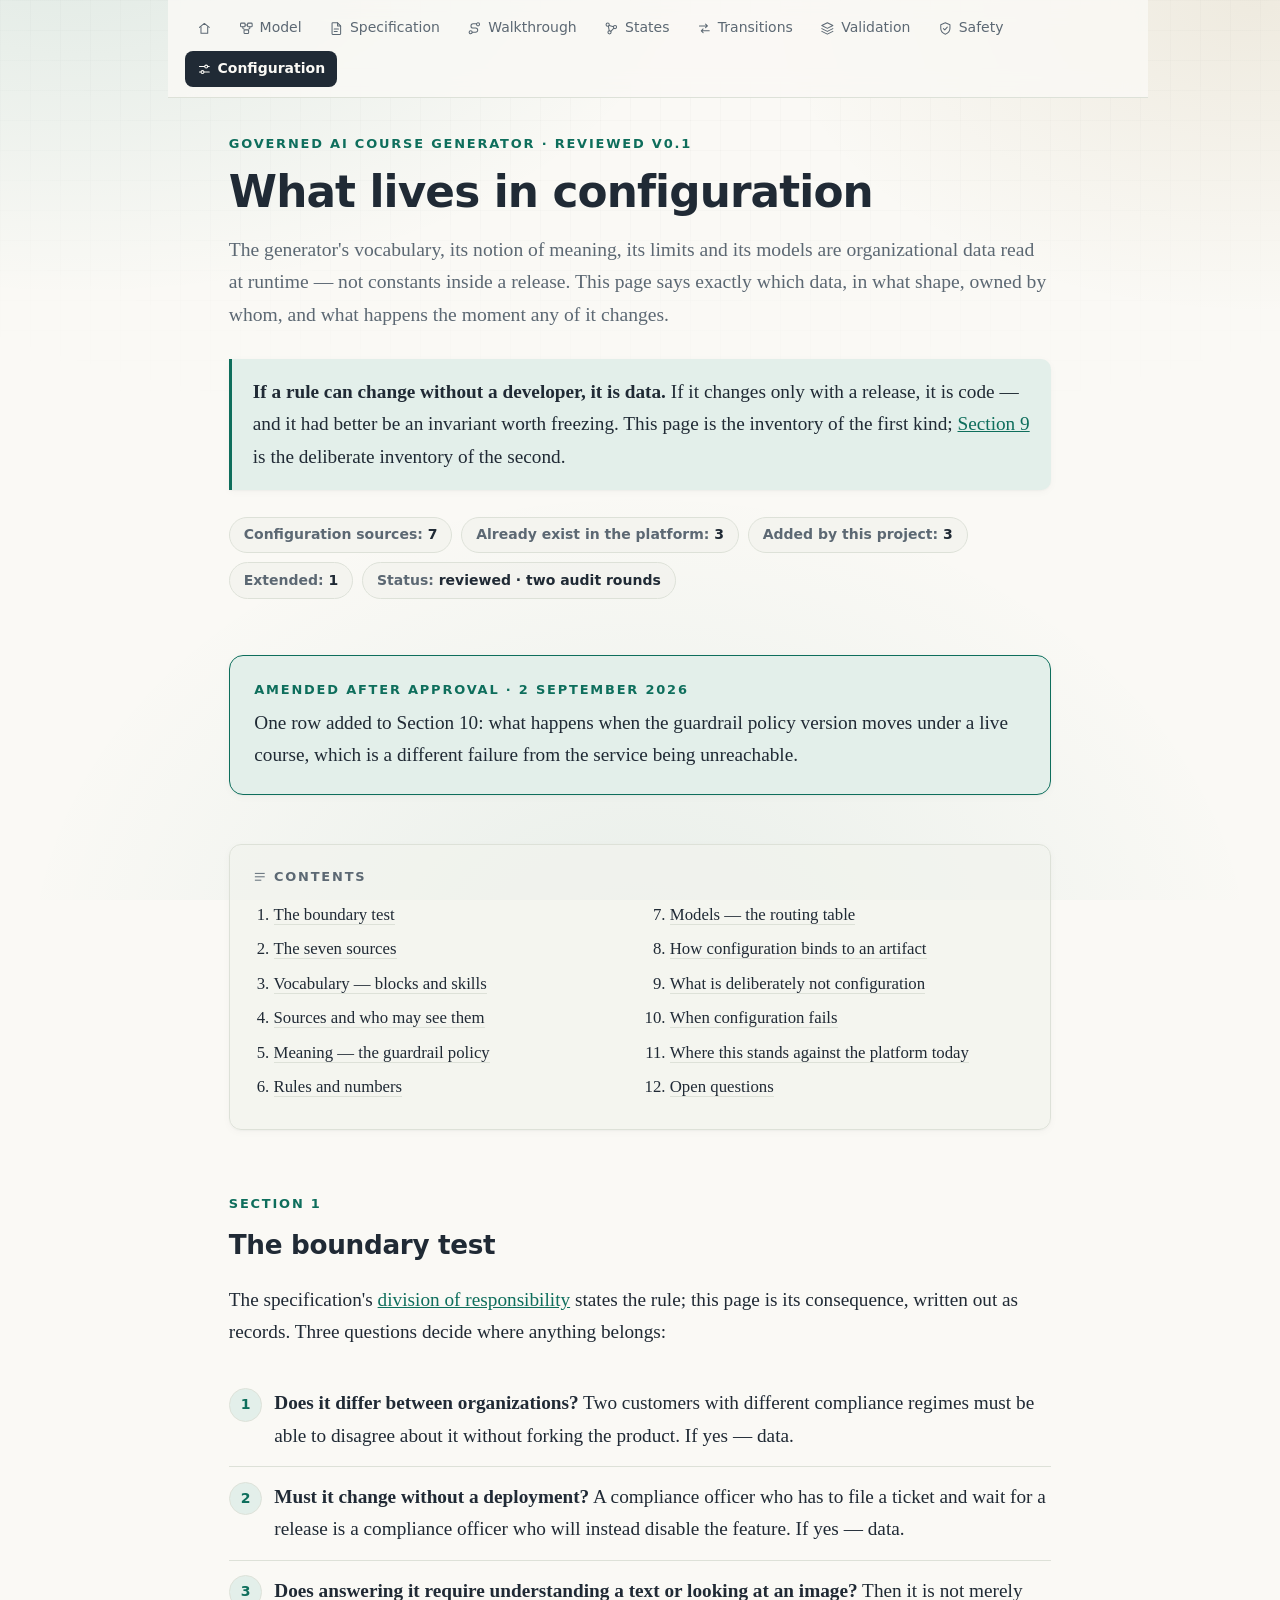
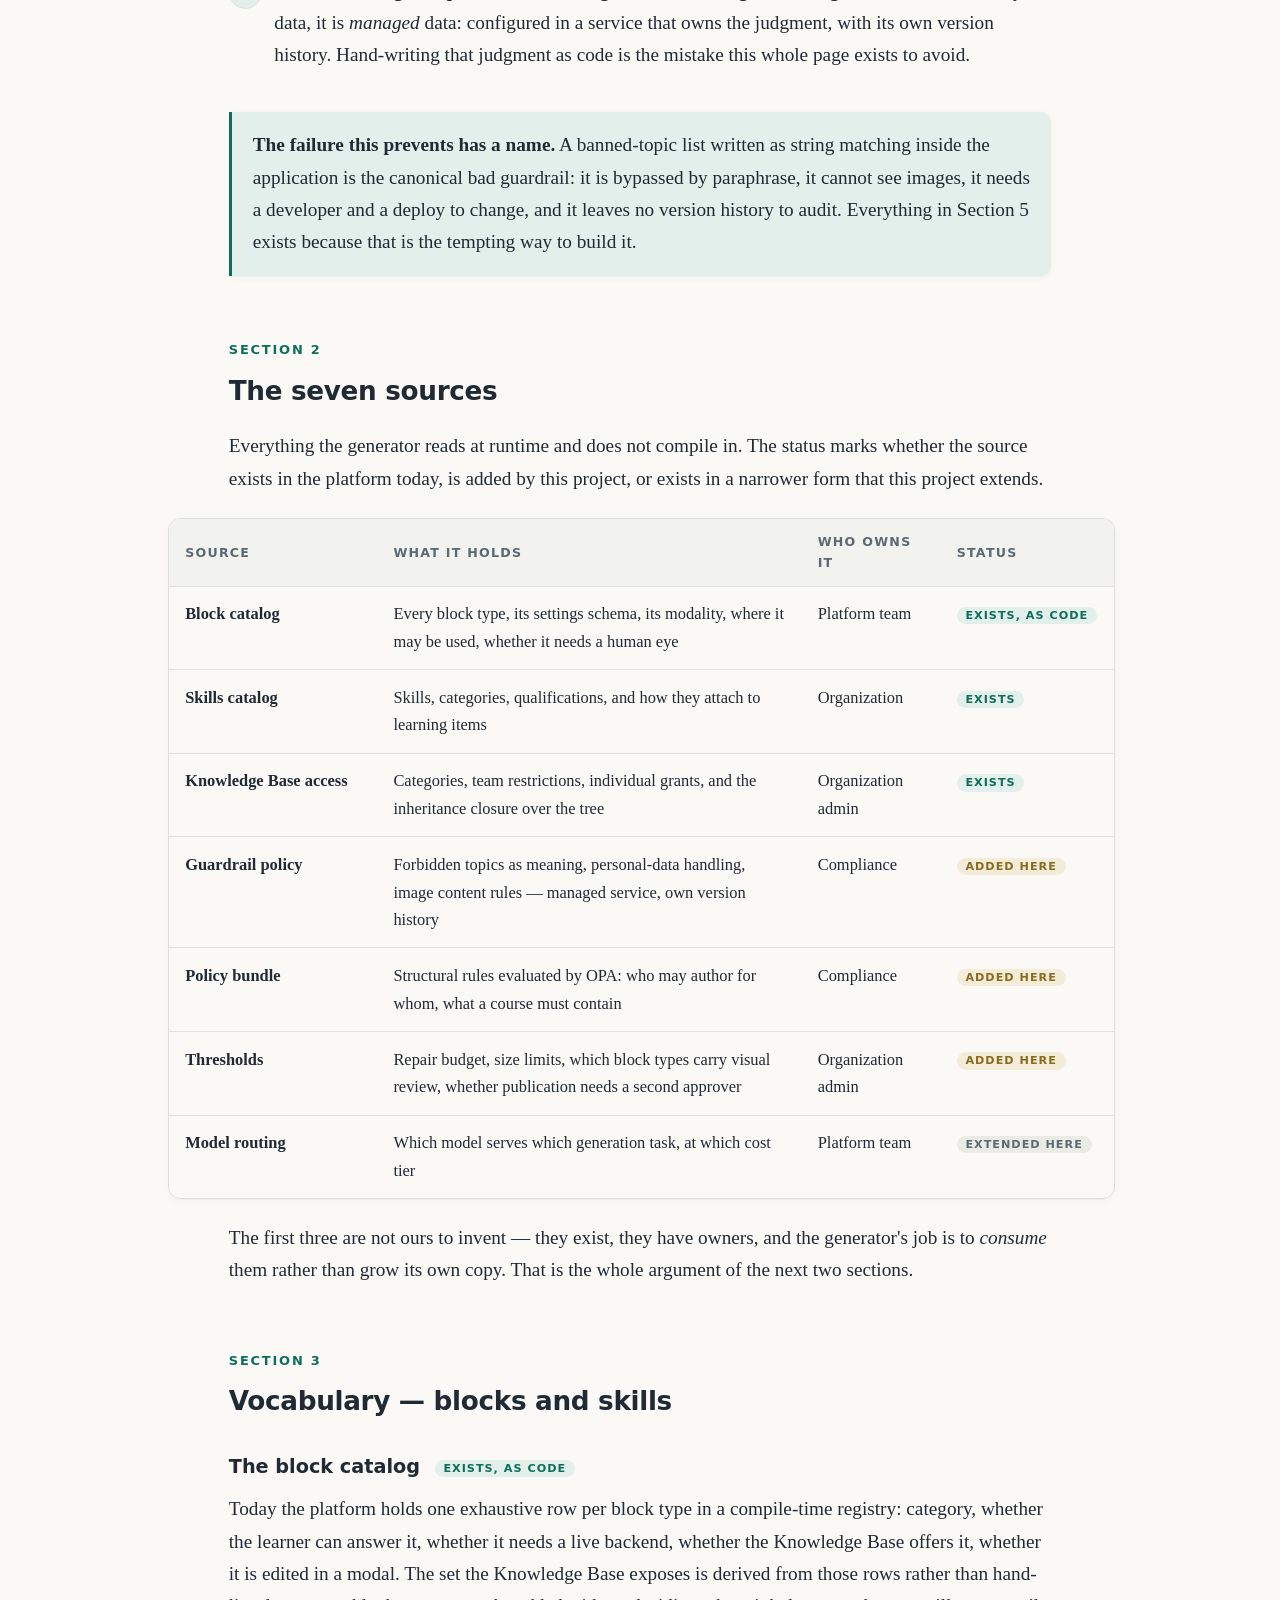
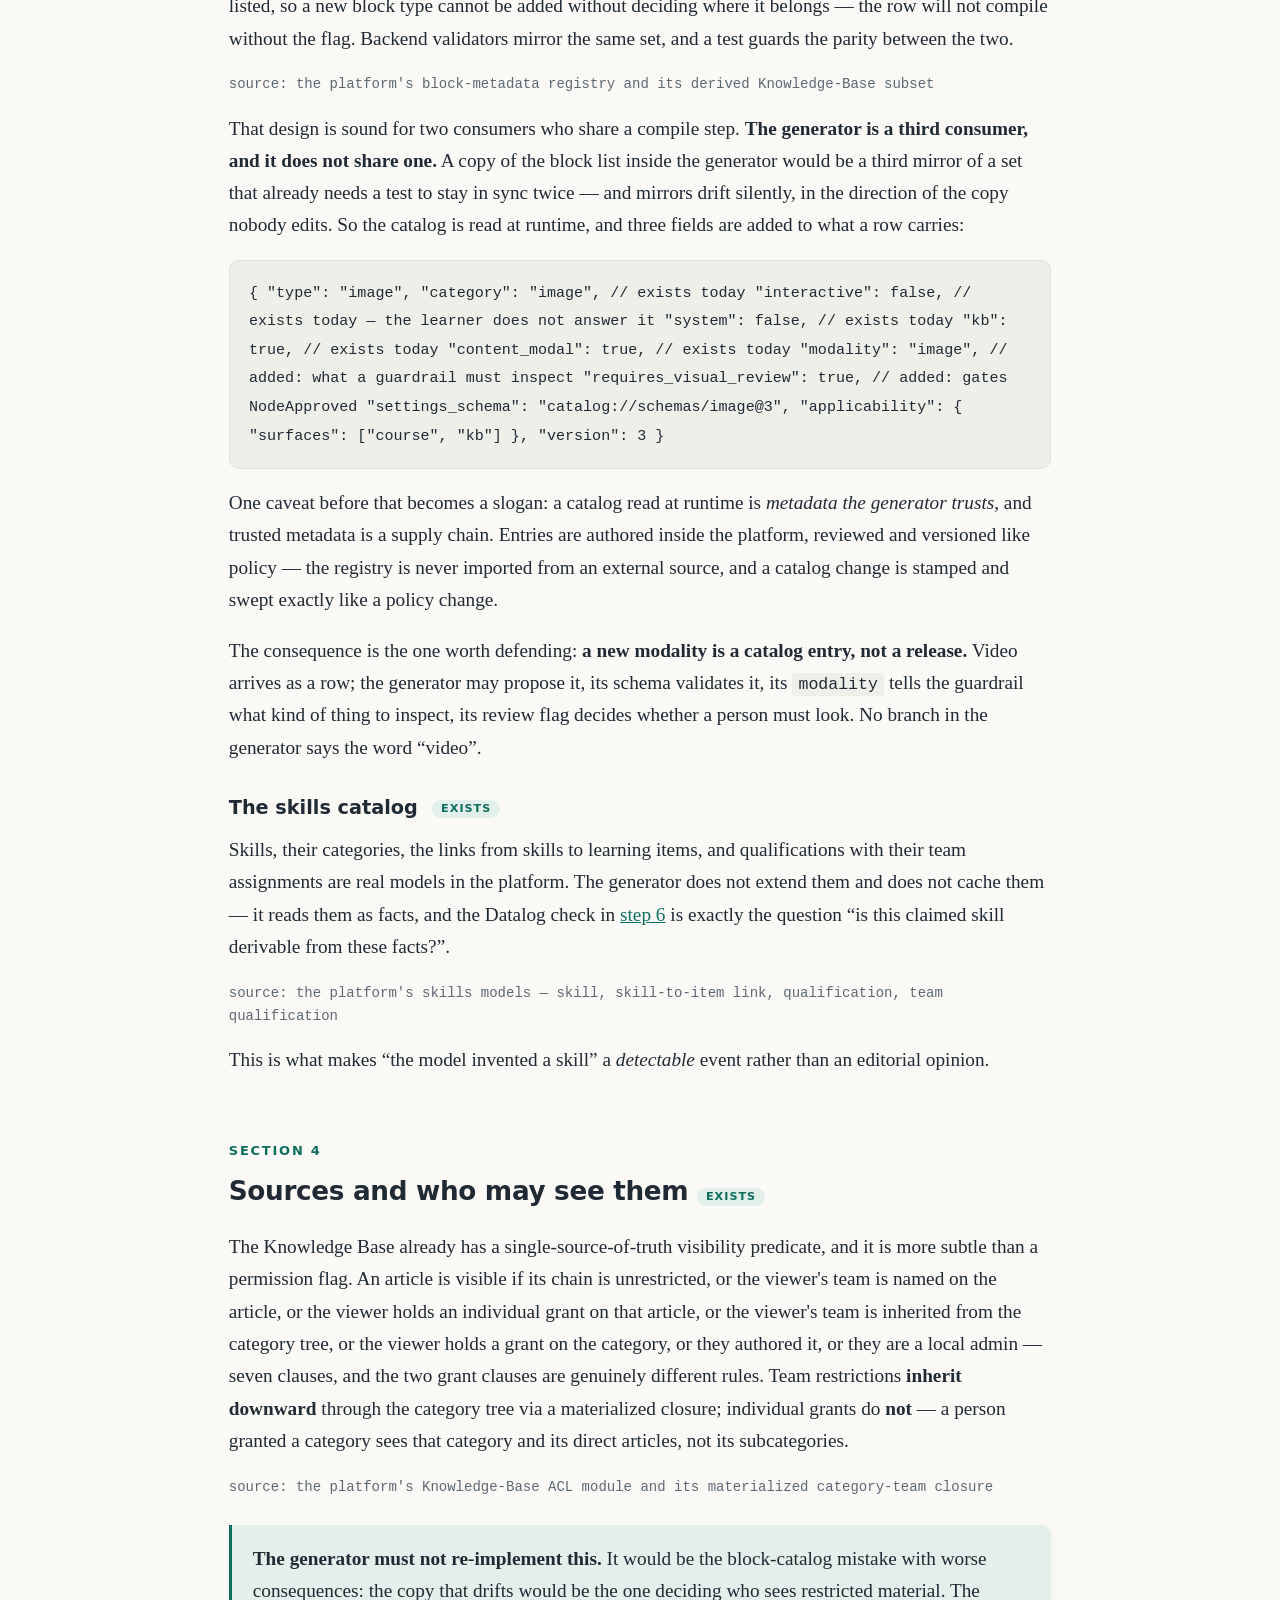
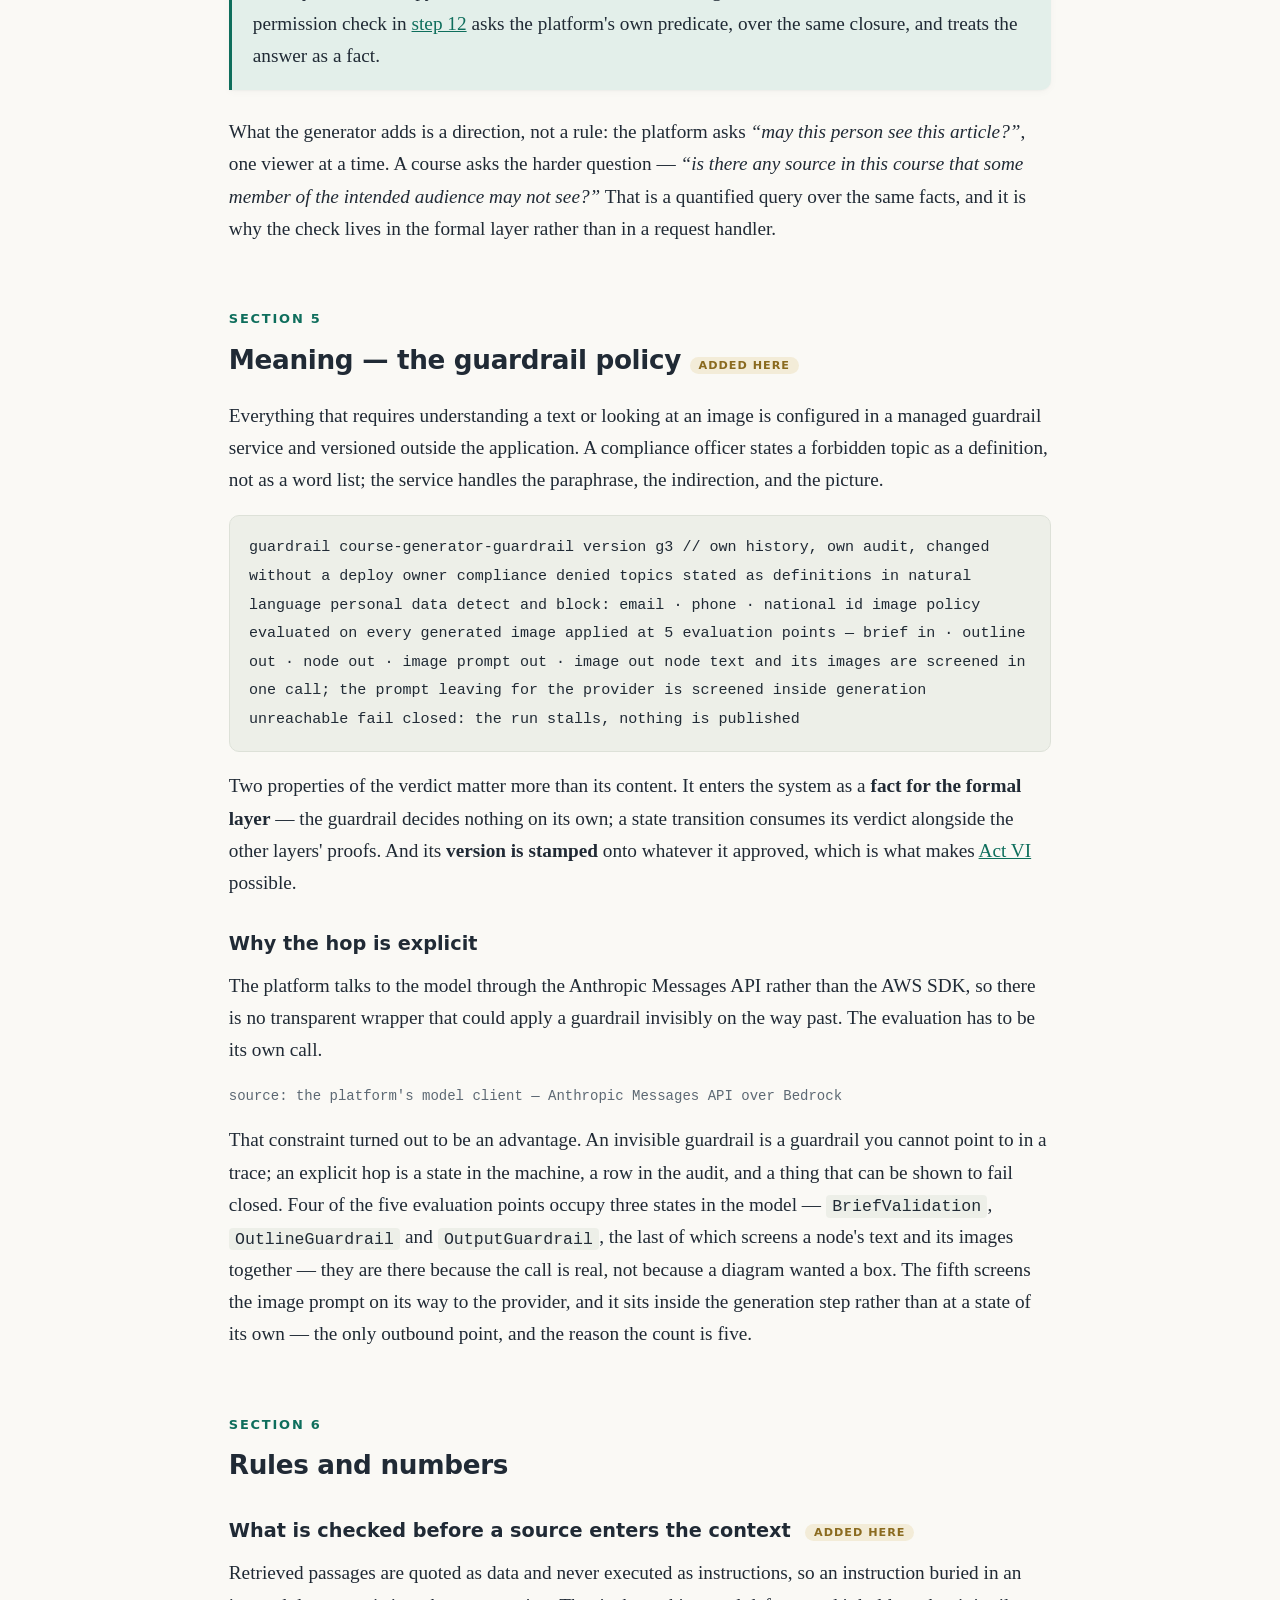
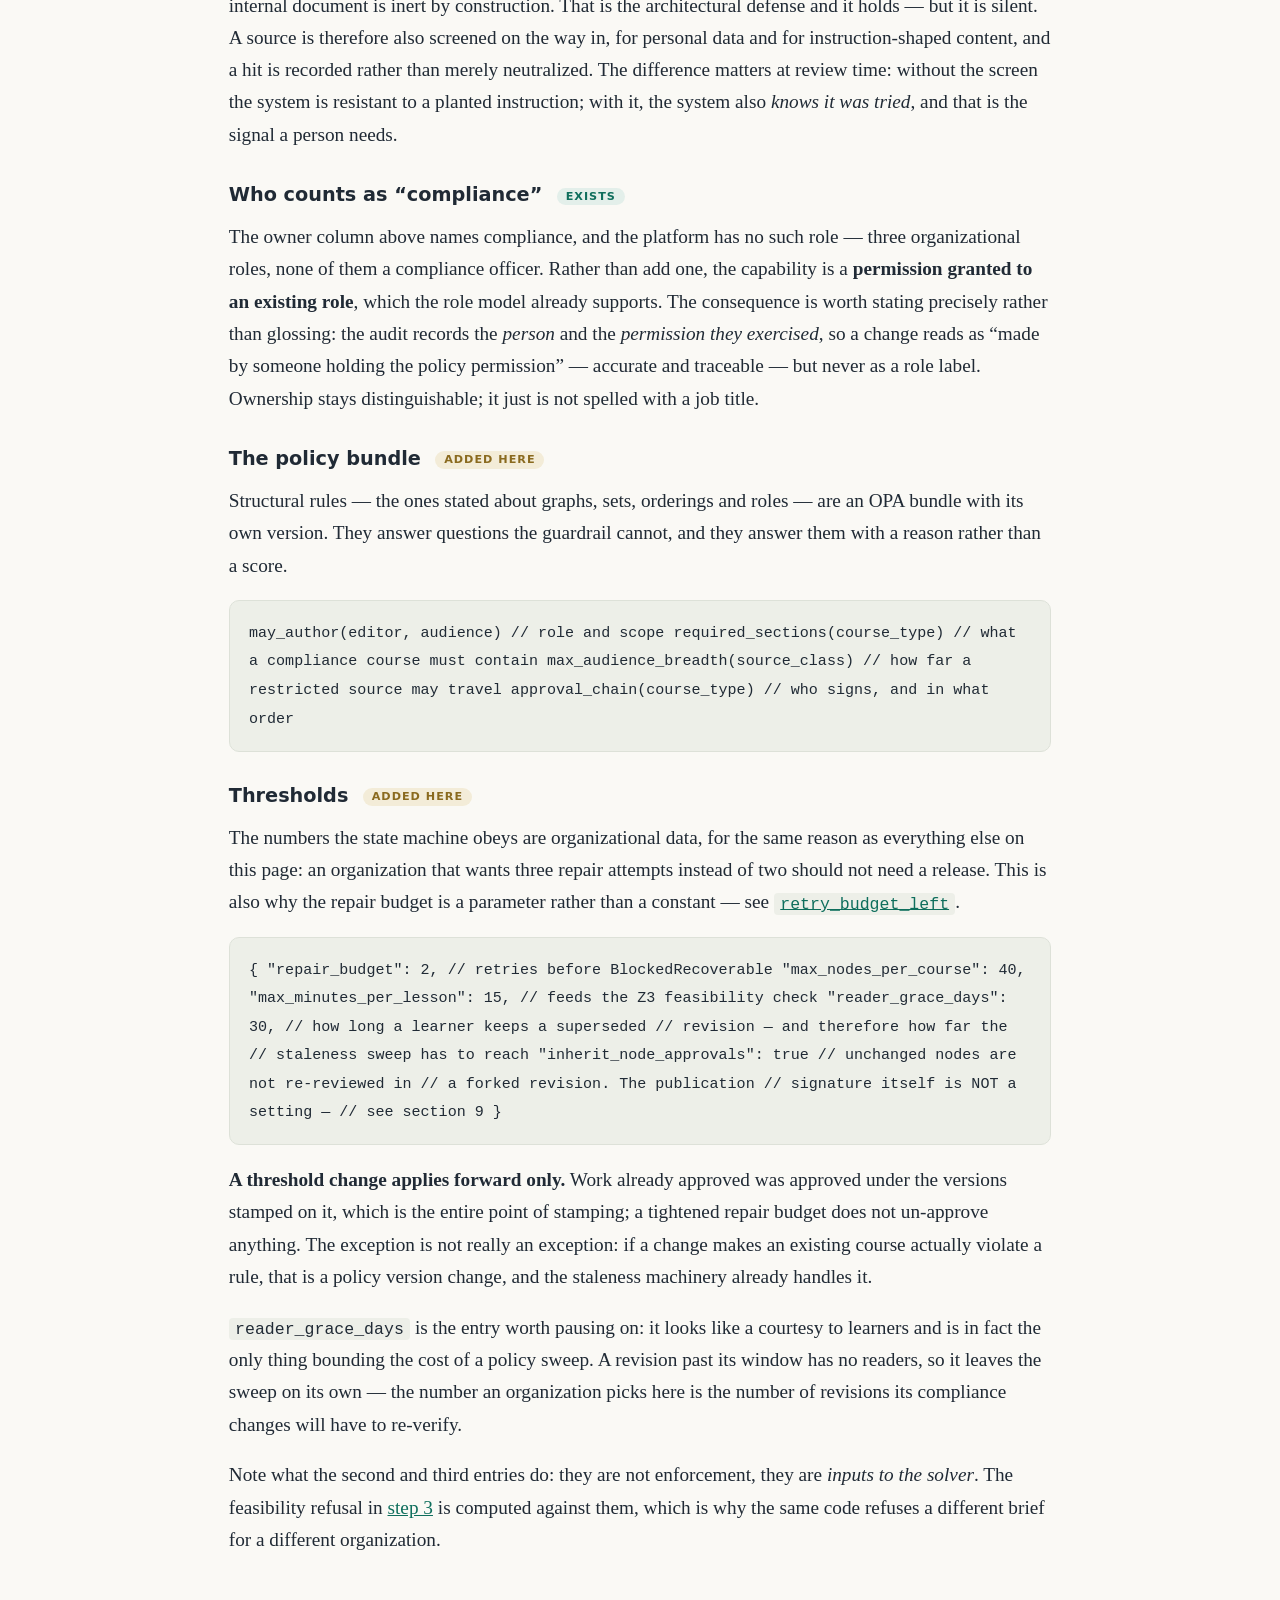
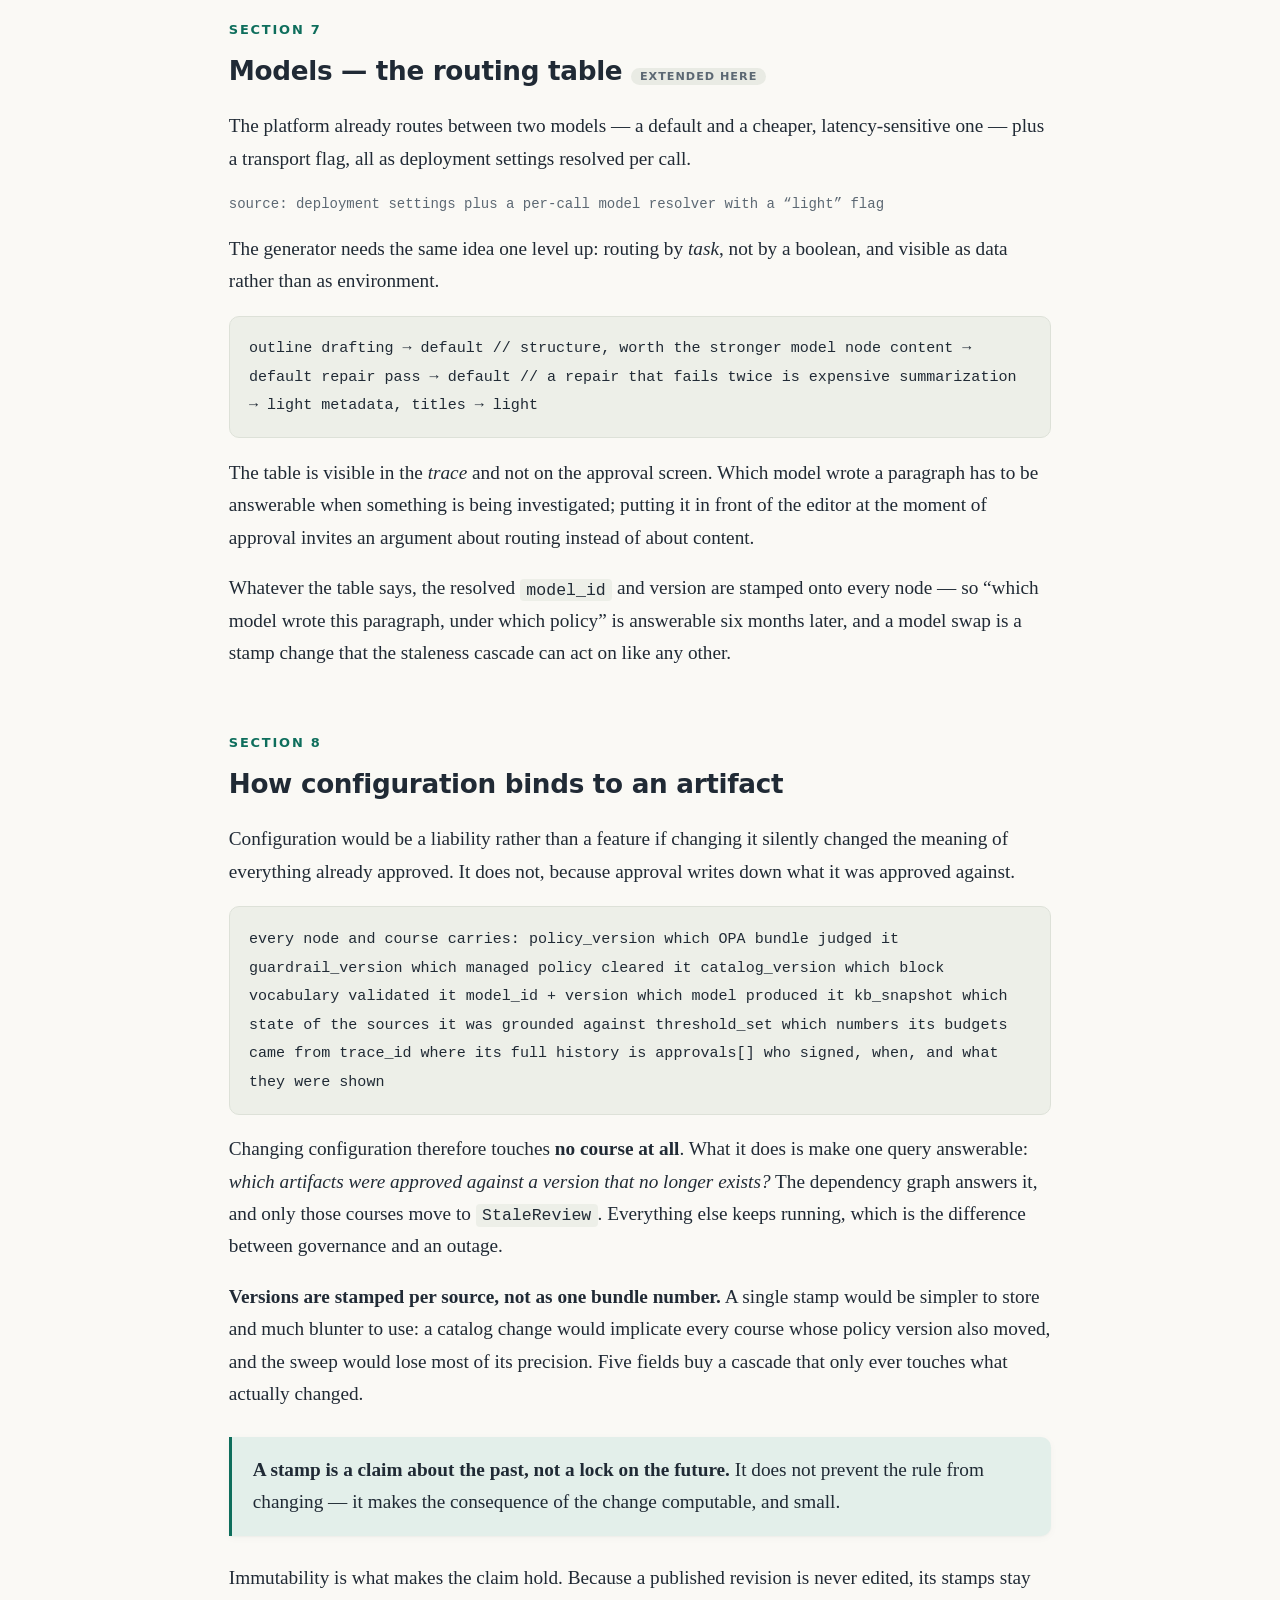
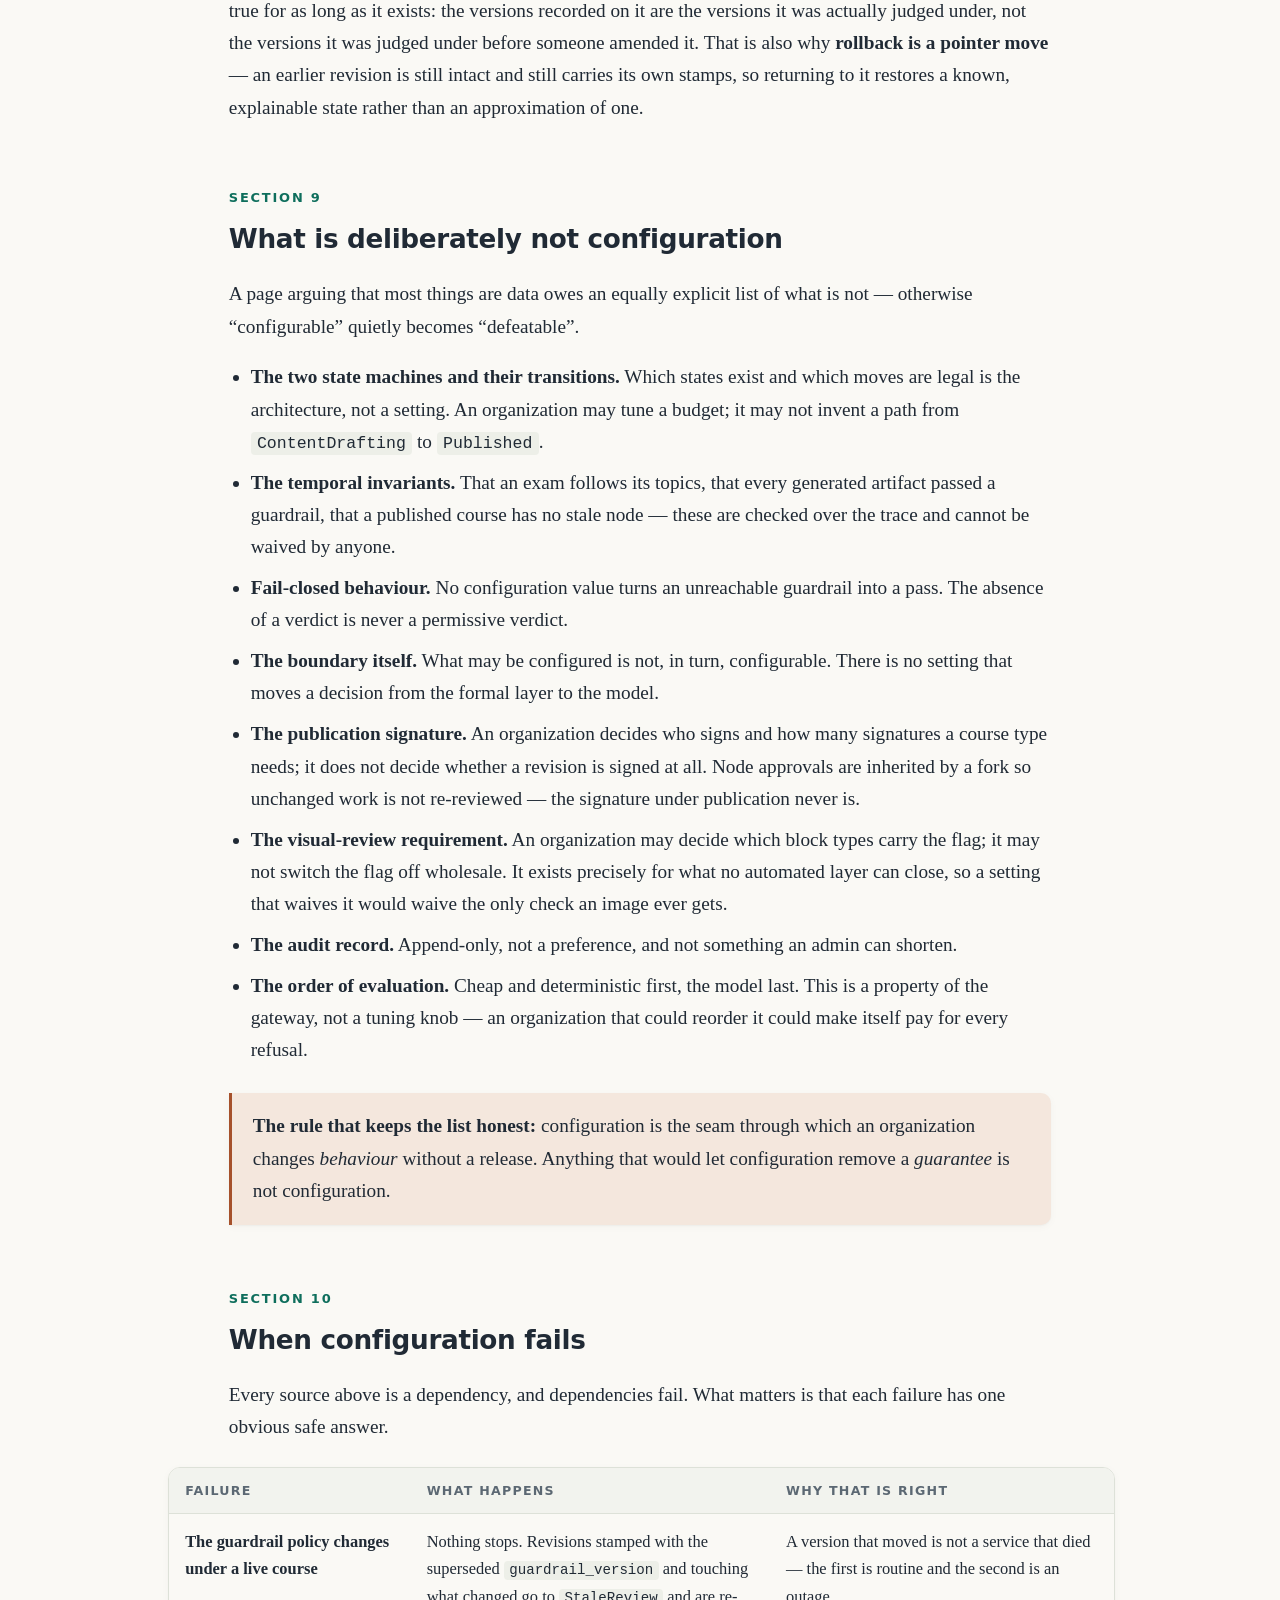
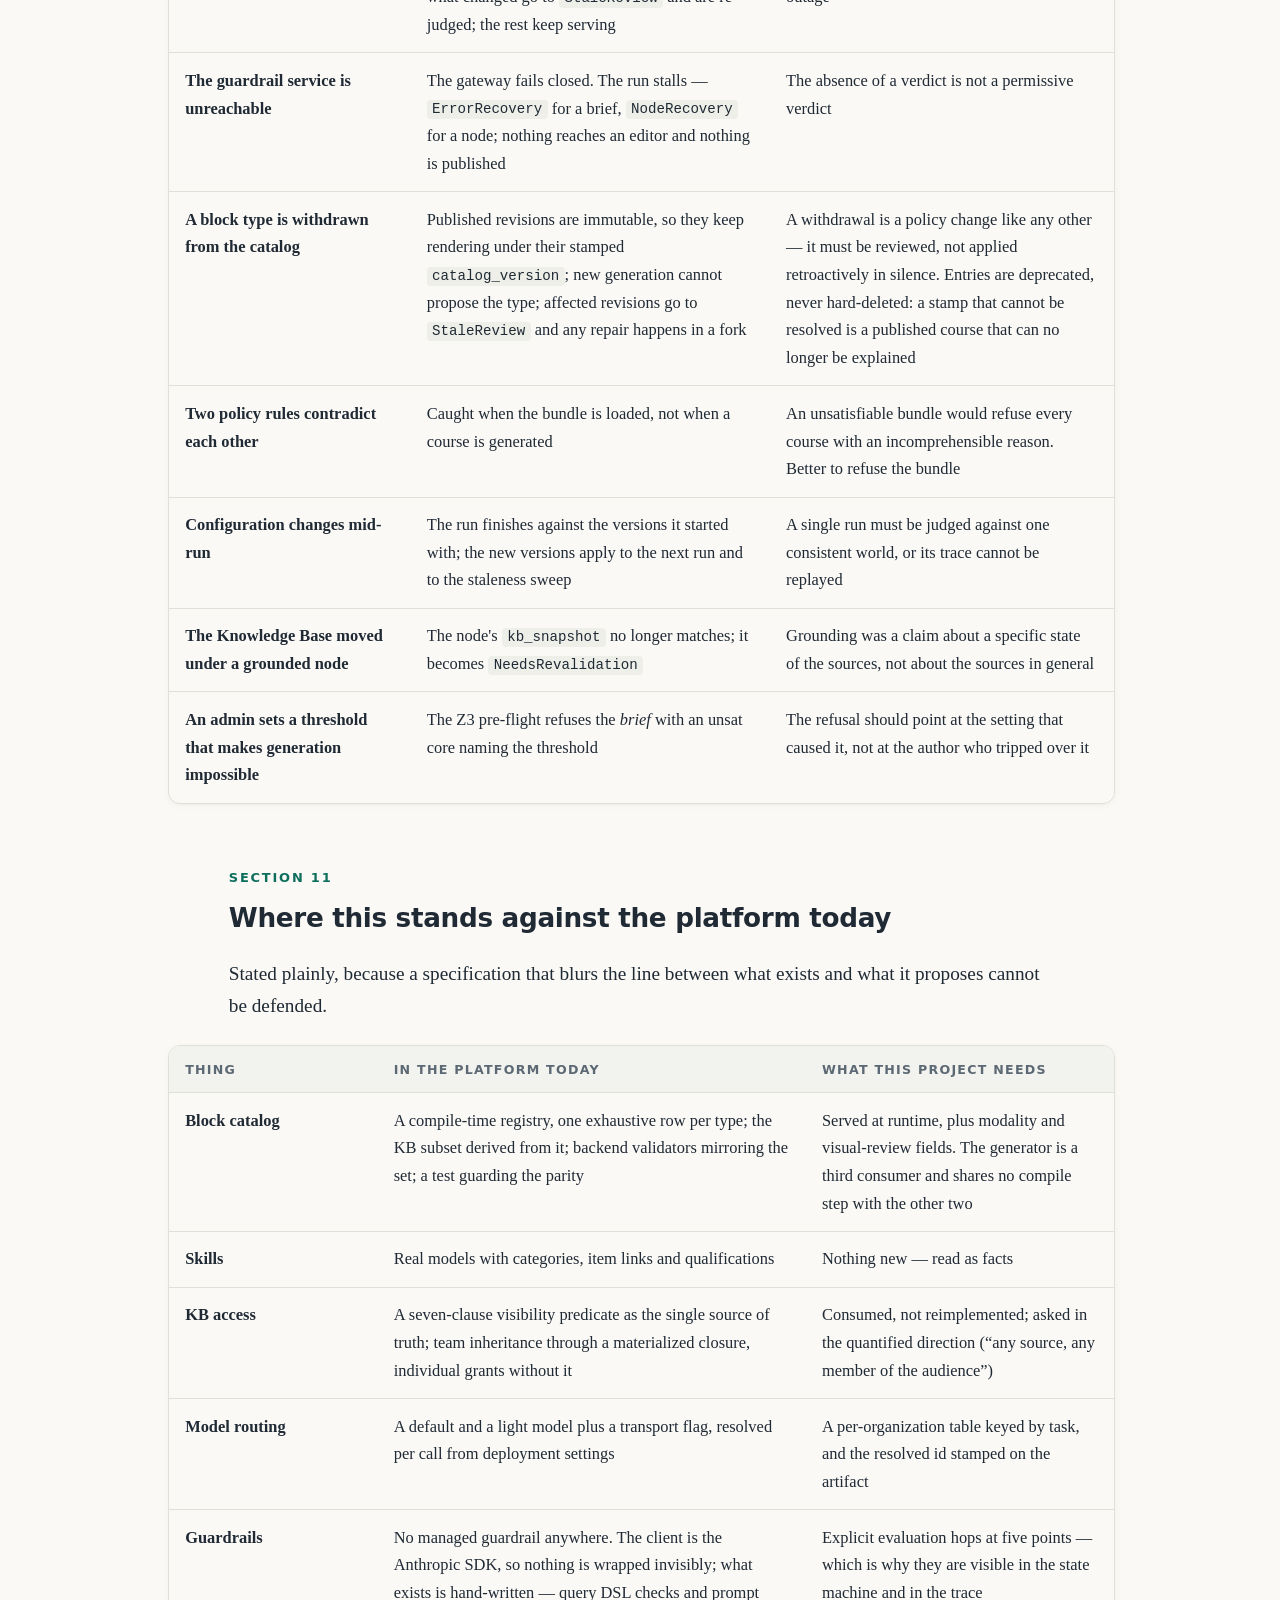
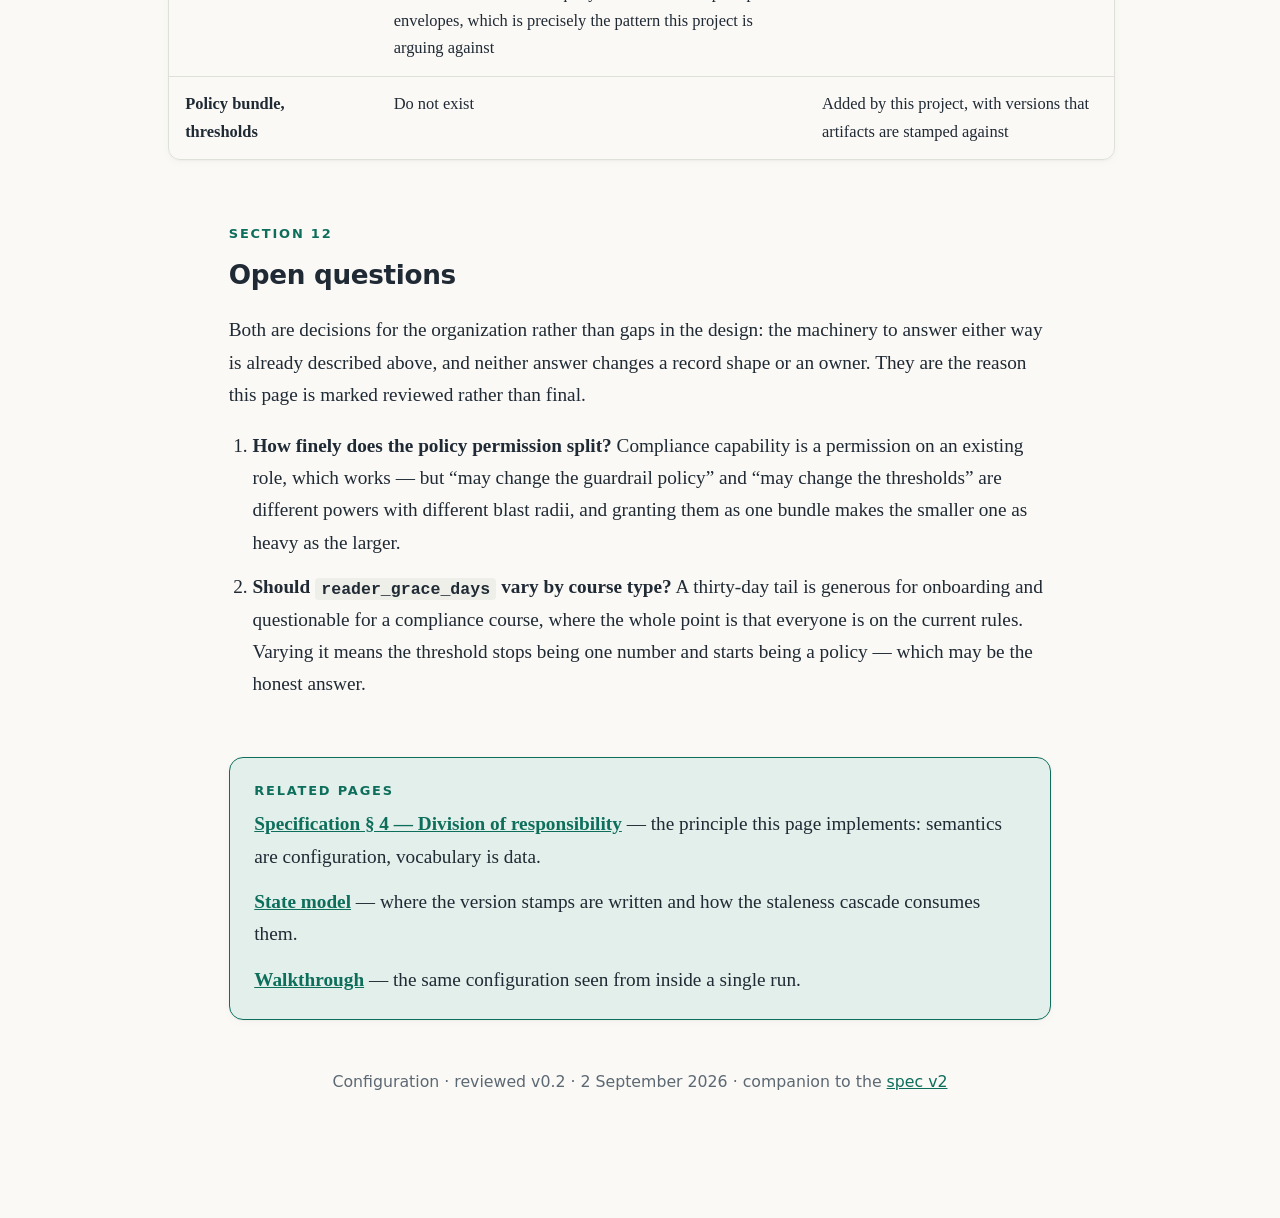
==== commit 23c29346: "fix: charge the retry, not the arrival, and teach the exporter to read prose An audit of yesterday's" ====
--- a/configuration.html
+++ b/configuration.html
@@ -385,7 +385,7 @@
           </tr>
           <tr>
             <td class="role">The guardrail service is unreachable</td>
-            <td>The gateway fails closed. The run stalls in <code>ErrorRecovery</code>; nothing reaches an editor and nothing is published</td>
+            <td>The gateway fails closed. The run stalls — <code>ErrorRecovery</code> for a brief, <code>NodeRecovery</code> for a node; nothing reaches an editor and nothing is published</td>
             <td>The absence of a verdict is not a permissive verdict</td>
           </tr>
           <tr>
